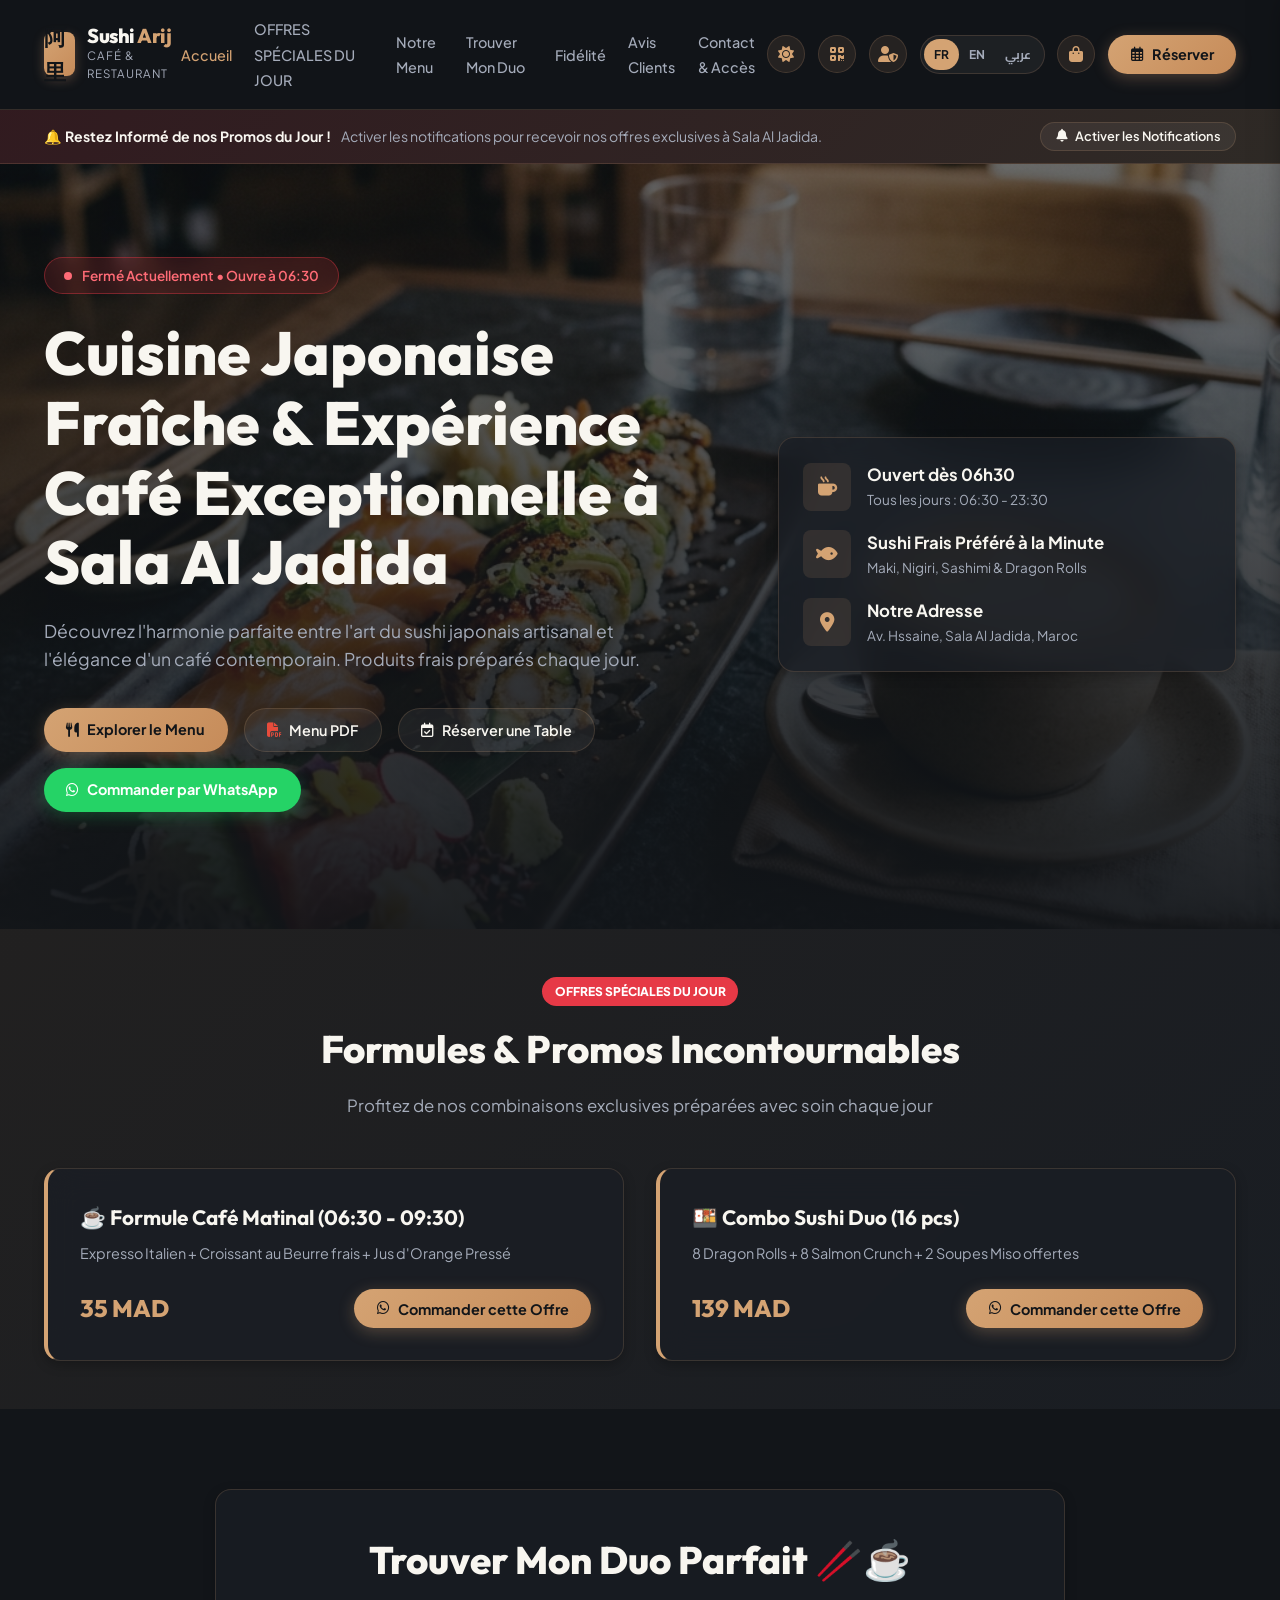
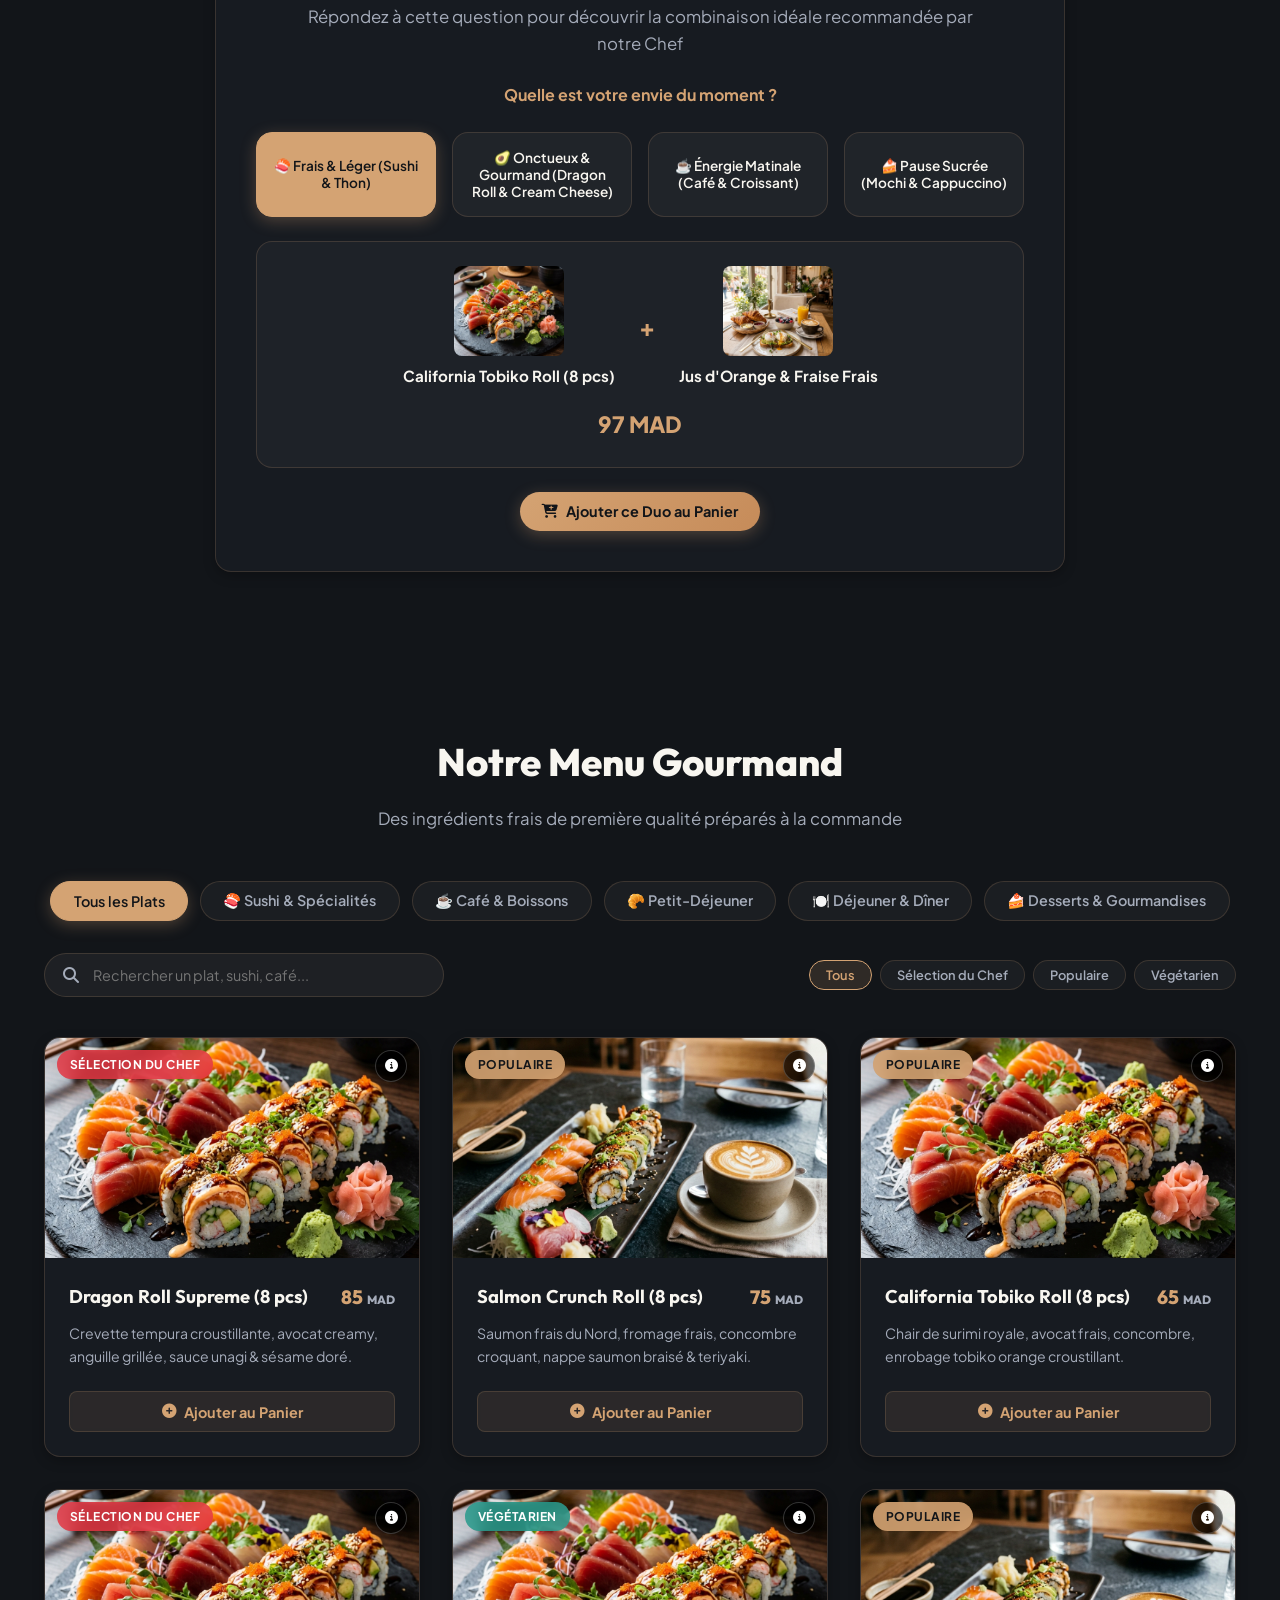
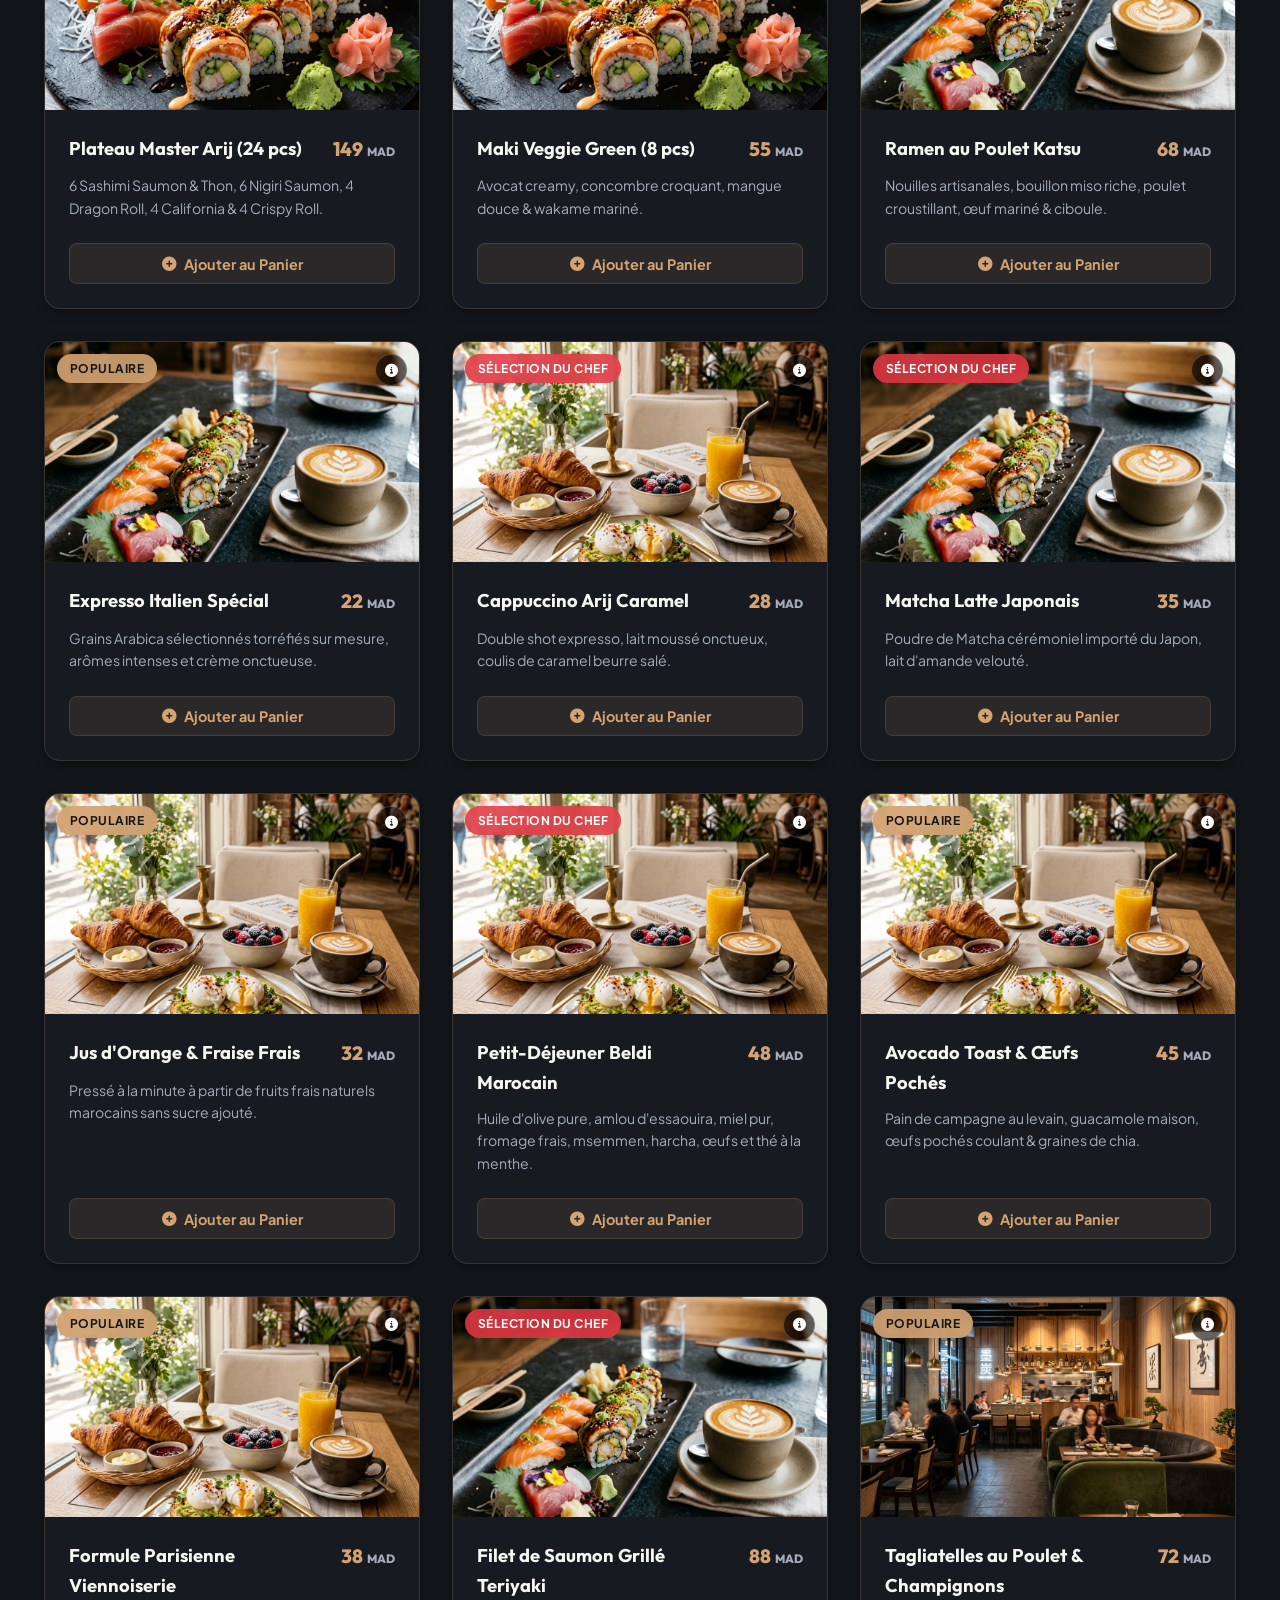
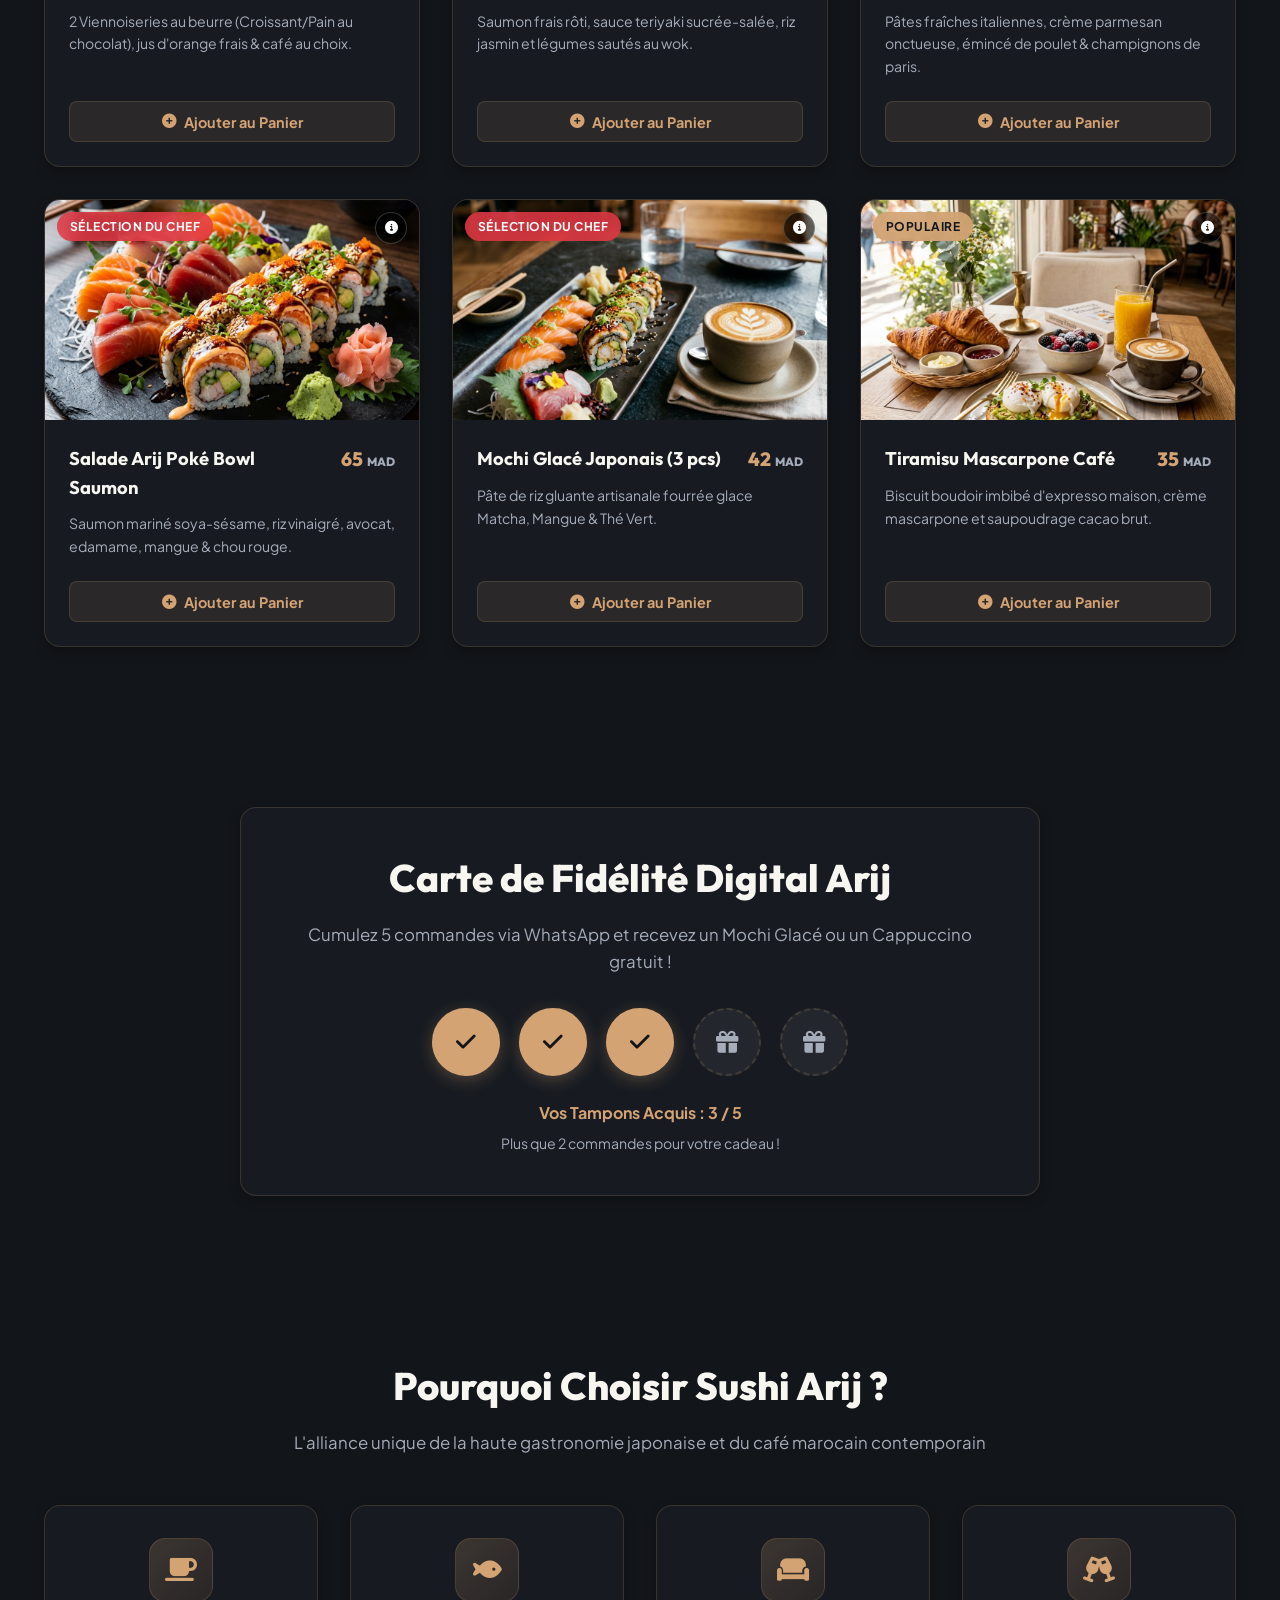
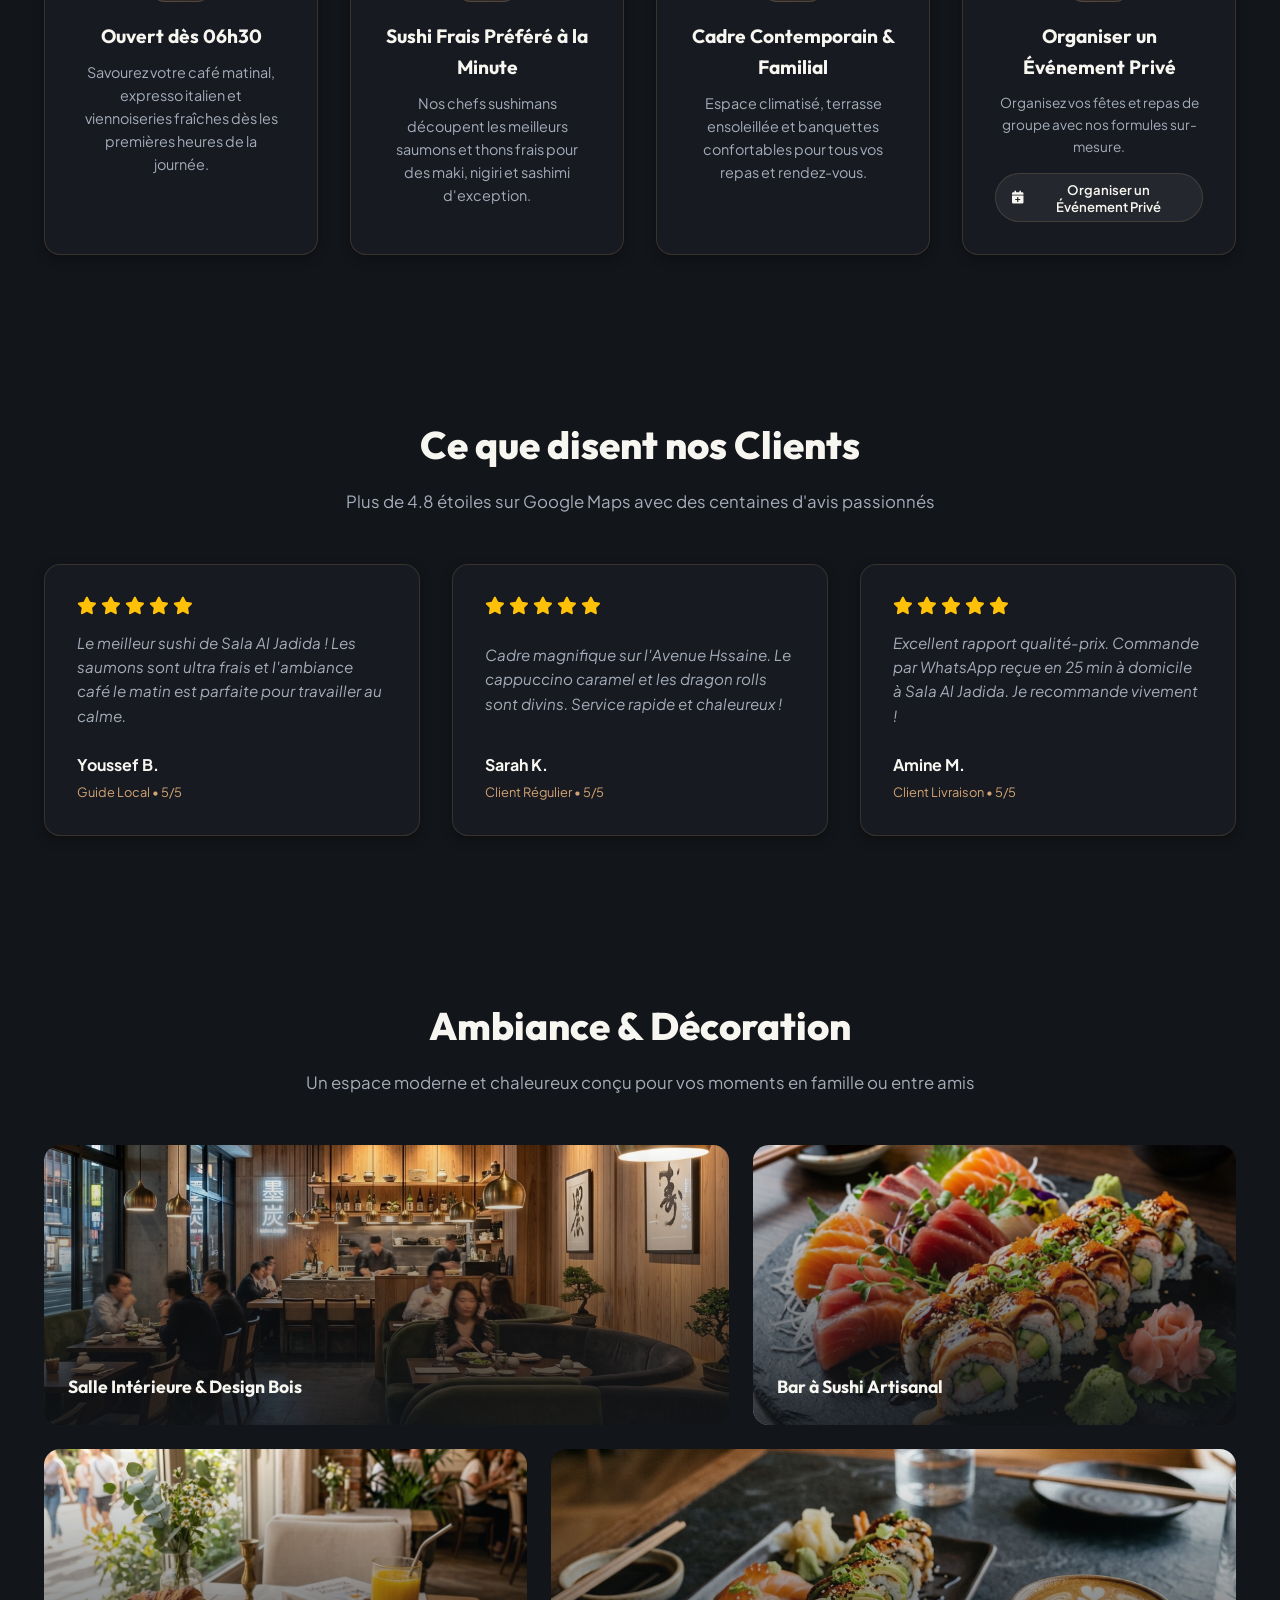
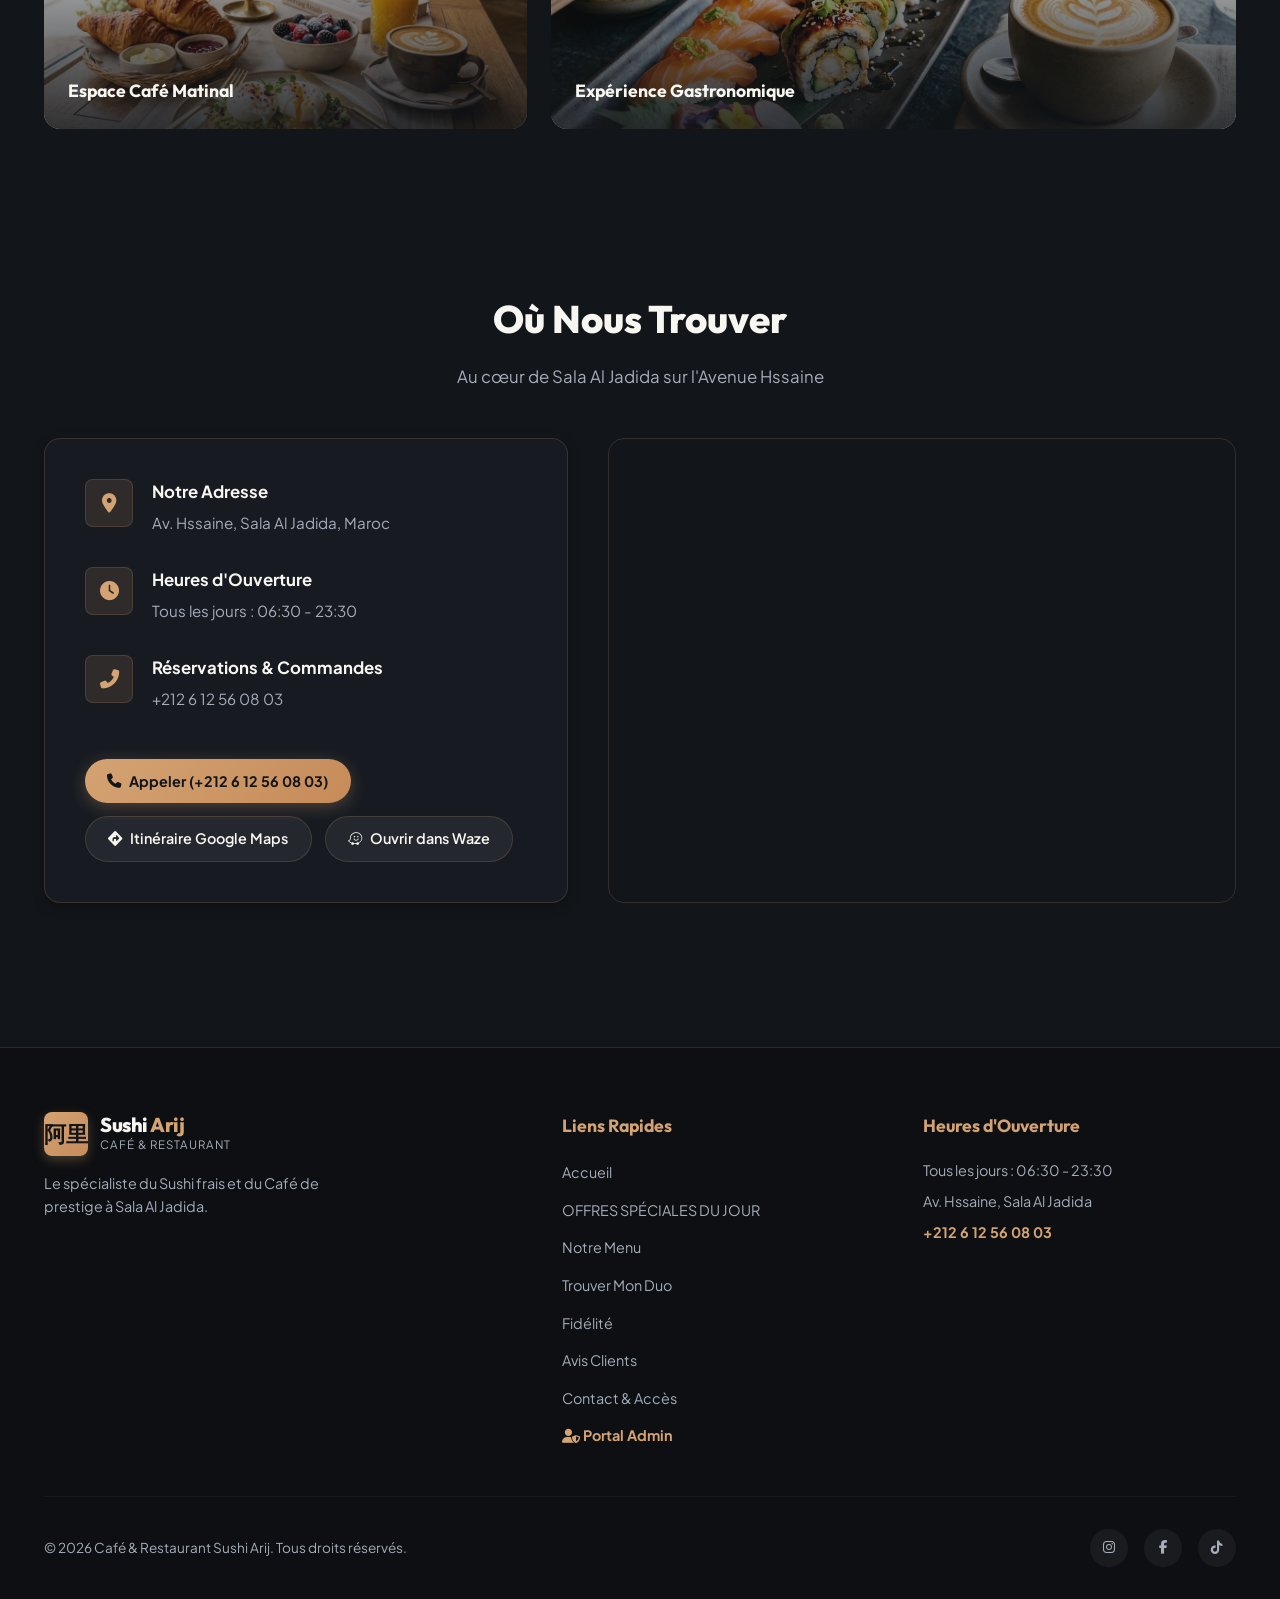
==== index.html @ 3d5ec615 "Add dynamic Menu PDF download feature" ====
<!DOCTYPE html>
<html lang="fr" dir="ltr">
<head>
  <meta charset="UTF-8">
  <meta name="viewport" content="width=device-width, initial-scale=1.0">
  <title>Café & Restaurant Sushi Arij | Sala Al Jadida (Av. Hssaine)</title>
  <meta name="description" content="Café & Restaurant Sushi Arij à Sala Al Jadida. Dégustez nos sushi frais préparés à la minute, nos cafés d'exception et notre menu gourmand. Ouvert tous les jours de 06h30 à 23h30.">
  <meta name="keywords" content="sushi sala al jadida, restaurant sala al jadida, cafe sala al jadida, sushi arij, av hssaine, restaurant maroc, livraison sushi">
  <meta name="theme-color" content="#d4a373">

  <!-- Canonical URL -->
  <link rel="canonical" href="https://sushiarij.app/">

  <!-- Favicon & Touch Icons -->
  <link rel="icon" type="image/png" href="assets/hero_sushi_cafe.png">
  <link rel="apple-touch-icon" href="assets/hero_sushi_cafe.png">

  <!-- PWA Manifest -->
  <link rel="manifest" href="manifest.json">

  <!-- Open Graph / Facebook -->
  <meta property="og:title" content="Café & Restaurant Sushi Arij | Sala Al Jadida">
  <meta property="og:description" content="Cuisine Japonaise Fraîche & Expérience Café Exceptionnelle à Sala Al Jadida (Av. Hssaine).">
  <meta property="og:image" content="https://sushiarij.app/assets/hero_sushi_cafe.png">
  <meta property="og:url" content="https://sushiarij.app/">
  <meta property="og:type" content="website">

  <!-- Twitter Card -->
  <meta name="twitter:card" content="summary_large_image">
  <meta name="twitter:title" content="Café & Restaurant Sushi Arij | Sala Al Jadida">
  <meta name="twitter:description" content="Cuisine Japonaise Fraîche & Expérience Café Exceptionnelle à Sala Al Jadida (Av. Hssaine).">
  <meta name="twitter:image" content="https://sushiarij.app/assets/hero_sushi_cafe.png">

  <!-- Schema.org Structured Data (JSON-LD) for SEO -->
  <script type="application/ld+json">
  {
    "@context": "https://schema.org",
    "@type": "Restaurant",
    "name": "Café & Restaurant Sushi Arij",
    "url": "https://sushiarij.app/",
    "image": "https://sushiarij.app/assets/hero_sushi_cafe.png",
    "telephone": "+212612560803",
    "address": {
      "@type": "PostalAddress",
      "streetAddress": "Av. Hssaine",
      "addressLocality": "Sala Al Jadida",
      "addressRegion": "Rabat-Salé-Kénitra",
      "addressCountry": "MA"
    },
    "geo": {
      "@type": "GeoCoordinates",
      "latitude": 33.9882027,
      "longitude": -6.7385552
    },
    "openingHoursSpecification": [
      {
        "@type": "OpeningHoursSpecification",
        "dayOfWeek": ["Monday", "Tuesday", "Wednesday", "Thursday", "Friday", "Saturday", "Sunday"],
        "opens": "06:30",
        "closes": "23:30"
      }
    ],
    "servesCuisine": ["Japanese", "Sushi", "Café", "Breakfast", "Moroccan"],
    "priceRange": "MAD 20 - 150",
    "aggregateRating": {
      "@type": "AggregateRating",
      "ratingValue": "4.8",
      "reviewCount": "184"
    }
  }
  </script>

  <!-- FontAwesome Icons -->
  <link rel="stylesheet" href="https://cdnjs.cloudflare.com/ajax/libs/font-awesome/6.4.0/css/all.min.css">
  
  <!-- App Stylesheet -->
  <link rel="stylesheet" href="css/styles.css">
</head>
<body>

  <!-- ==========================================================================
       Header & Navigation
       ========================================================================== -->
  <header class="header">
    <div class="container header-container">
      <a href="#" class="brand-logo">
        <div class="logo-icon">阿里</div>
        <div class="logo-text">
          <span class="brand-title">Sushi <span>Arij</span></span>
          <span class="brand-sub">Café & Restaurant</span>
        </div>
      </a>

      <nav>
        <ul class="nav-links" id="nav-links">
          <li><a href="#hero" class="active" data-i18n="nav_home">Accueil</a></li>
          <li><a href="#specials" data-i18n="specials_badge">Offres</a></li>
          <li><a href="#menu" data-i18n="nav_menu">Notre Menu</a></li>
          <li><a href="#pairing" data-i18n="nav_pairing">Trouver Mon Duo</a></li>
          <li><a href="#loyalty" data-i18n="nav_loyalty">Fidélité</a></li>
          <li><a href="#reviews" data-i18n="nav_reviews">Avis Clients</a></li>
          <li><a href="#contact" data-i18n="nav_contact">Contact & Accès</a></li>
        </ul>
      </nav>

      <div class="header-actions">
        <!-- Theme Toggle -->
        <button class="theme-toggle-btn" id="theme-toggle-btn" title="Changer le thème">
          <i class="fas fa-sun" id="theme-toggle-icon"></i>
        </button>

        <!-- QR Code Trigger -->
        <button class="cart-toggle" id="qr-modal-btn" title="QR Code Sur Place">
          <i class="fas fa-qrcode"></i>
        </button>

        <!-- Admin Portal Quick Access -->
        <a href="admin.html" class="cart-toggle" title="Admin Portal" target="_blank">
          <i class="fas fa-user-shield"></i>
        </a>

        <!-- Language Switcher -->
        <div class="lang-switcher">
          <button class="lang-btn active" data-lang="fr">FR</button>
          <button class="lang-btn" data-lang="en">EN</button>
          <button class="lang-btn" data-lang="ar">عربي</button>
        </div>

        <!-- Cart Drawer Toggle -->
        <button class="cart-toggle" id="cart-toggle-btn" aria-label="Voir le Panier">
          <i class="fas fa-shopping-bag"></i>
          <span class="cart-count" id="cart-count-badge" style="display: none;">0</span>
        </button>

        <!-- Reservation CTA -->
        <button class="btn-primary trigger-reservation-modal">
          <i class="far fa-calendar-alt"></i>
          <span data-i18n="nav_reserve">Réserver</span>
        </button>

        <button class="mobile-toggle" id="mobile-menu-toggle" aria-label="Menu Toggle">
          <i class="fas fa-bars"></i>
        </button>
      </div>
    </div>
  </header>

  <!-- Push Banner -->
  <div class="push-banner">
    <div class="container push-container">
      <div>
        <strong data-i18n="push_title">🔔 Restez Informé de nos Promos du Jour !</strong>
        <span style="color: var(--text-muted); margin-left: 0.5rem;" data-i18n="push_desc">Activer les notifications pour recevoir nos offres exclusives à Sala Al Jadida.</span>
      </div>
      <button class="btn-secondary" onclick="requestNotificationPermission()" style="padding: 0.35rem 0.9rem; font-size: 0.8rem;">
        <i class="fas fa-bell"></i>
        <span data-i18n="btn_push_subscribe">Activer les Notifications</span>
      </button>
    </div>
  </div>

  <!-- ==========================================================================
       Hero Section
       ========================================================================== -->
  <section class="hero" id="hero">
    <div class="container">
      <div class="hero-grid">
        <div class="hero-content">
          <div class="status-badge open" id="open-status-badge">
            <span class="pulse-dot"></span>
            <span data-i18n="status_open">Ouvert Actuellement • 06:30 - 23:30</span>
          </div>

          <h1 class="hero-title" data-i18n="tagline">
            Cuisine Japonaise Fraîche & Expérience Café Exceptionnelle à <span>Sala Al Jadida</span>
          </h1>

          <p class="hero-subtitle" data-i18n="hero_subtext">
            Découvrez l'harmonie parfaite entre l'art du sushi japonais artisanal et l'élégance d'un café contemporain. Produits frais préparés chaque jour sur l'Avenue Hssaine.
          </p>

          <div class="hero-cta-group">
            <a href="#menu" class="btn-primary">
              <i class="fas fa-utensils"></i>
              <span data-i18n="btn_explore_menu">Explorer le Menu</span>
            </a>
            <button class="btn-secondary" onclick="downloadMenuPDF()">
              <i class="fas fa-file-pdf" style="color: #e74c3c;"></i>
              <span data-i18n="btn_download_pdf">Télécharger Menu PDF</span>
            </button>
            <button class="btn-secondary trigger-reservation-modal">
              <i class="far fa-calendar-check"></i>
              <span data-i18n="btn_reserve_table">Réserver une Table</span>
            </button>
            <a href="https://wa.me/212612560803" target="_blank" class="btn-whatsapp">
              <i class="fab fa-whatsapp"></i>
              <span data-i18n="btn_whatsapp_order">Commander par WhatsApp</span>
            </a>
          </div>
        </div>

        <div class="hero-card-preview glass-card">
          <div class="preview-stat-item">
            <div class="preview-icon"><i class="fas fa-mug-hot"></i></div>
            <div class="preview-info">
              <h4 data-i18n="feat_1_title">Ouvert dès 06h30</h4>
              <p data-i18n="info_hours_val">Tous les jours : 06:30 - 23:30</p>
            </div>
          </div>
          <div class="preview-stat-item">
            <div class="preview-icon"><i class="fas fa-fish"></i></div>
            <div class="preview-info">
              <h4 data-i18n="feat_2_title">Sushi Frais Préparé à la Minute</h4>
              <p>Maki, Nigiri, Sashimi & Dragon Rolls</p>
            </div>
          </div>
          <div class="preview-stat-item">
            <div class="preview-icon"><i class="fas fa-map-marker-alt"></i></div>
            <div class="preview-info">
              <h4 data-i18n="info_loc_title">Notre Adresse</h4>
              <p data-i18n="info_loc_val">Av. Hssaine, Sala Al Jadida, Maroc</p>
            </div>
          </div>
        </div>
      </div>
    </div>
  </section>

  <!-- ==========================================================================
       Specials & Daily Combos Section
       ========================================================================== -->
  <section class="specials-section" id="specials">
    <div class="container">
      <div class="section-header">
        <span class="specials-badge-pill" data-i18n="specials_badge">OFFRES SPÉCIALES DU JOUR</span>
        <h2 class="section-title" data-i18n="specials_title">Formules & Promos Incontournables</h2>
        <p class="section-subtitle" data-i18n="specials_sub">Profitez de nos combinaisons exclusives préparées avec soin chaque jour</p>
      </div>

      <div class="specials-grid">
        <div class="specials-card glass-card">
          <div>
            <h3 data-i18n="combo1_title">☕ Formule Café Matinal (06:30 - 09:30)</h3>
            <p data-i18n="combo1_desc">Expresso Italien + Croissant au Beurre frais + Jus d'Orange Pressé</p>
          </div>
          <div class="specials-footer">
            <span class="specials-price" data-i18n="combo1_price">35 MAD</span>
            <button class="btn-primary" onclick="orderCombo('combo1_title', '35 MAD')">
              <i class="fab fa-whatsapp"></i>
              <span data-i18n="btn_order_combo">Commander cette Offre</span>
            </button>
          </div>
        </div>

        <div class="specials-card glass-card">
          <div>
            <h3 data-i18n="combo2_title">🍱 Combo Sushi Duo (16 pcs)</h3>
            <p data-i18n="combo2_desc">8 Dragon Rolls + 8 Salmon Crunch + 2 Soupes Miso offertes</p>
          </div>
          <div class="specials-footer">
            <span class="specials-price" data-i18n="combo2_price">139 MAD</span>
            <button class="btn-primary" onclick="orderCombo('combo2_title', '139 MAD')">
              <i class="fab fa-whatsapp"></i>
              <span data-i18n="btn_order_combo">Commander cette Offre</span>
            </button>
          </div>
        </div>
      </div>
    </div>
  </section>

  <!-- ==========================================================================
       Pairing Helper Wizard
       ========================================================================== -->
  <section class="section" id="pairing">
    <div class="container">
      <div class="pairing-wizard-card glass-card">
        <div class="section-header" style="margin-bottom: 1.5rem;">
          <h2 class="section-title" data-i18n="pairing_title">Trouver Mon Duo Parfait 🥢☕</h2>
          <p class="section-subtitle" data-i18n="pairing_sub">Répondez à cette question pour découvrir la combinaison idéale recommandée par notre Chef</p>
        </div>

        <h4 style="text-align: center; font-size: 1rem; color: var(--accent-gold);" data-i18n="pairing_q1">Quelle est votre envie du moment ?</h4>
        <div class="pairing-options-grid">
          <button class="pairing-option-btn active" data-mood="fresh" onclick="selectPairingMood('fresh')" data-i18n="mood_fresh">🍣 Frais & Léger</button>
          <button class="pairing-option-btn" data-mood="rich" onclick="selectPairingMood('rich')" data-i18n="mood_rich">🥑 Onctueux & Gourmand</button>
          <button class="pairing-option-btn" data-mood="breakfast" onclick="selectPairingMood('breakfast')" data-i18n="mood_breakfast">☕ Énergie Matinale</button>
          <button class="pairing-option-btn" data-mood="sweet" onclick="selectPairingMood('sweet')" data-i18n="mood_sweet">🍰 Pause Sucrée</button>
        </div>

        <div class="pairing-result-box" id="pairing-result-card">
          <!-- Injected dynamically -->
        </div>

        <div style="text-align: center;">
          <button class="btn-primary" onclick="addCurrentPairingToCart()">
            <i class="fas fa-cart-plus"></i>
            <span data-i18n="btn_add_pairing_cart">Ajouter ce Duo au Panier</span>
          </button>
        </div>
      </div>
    </div>
  </section>

  <!-- ==========================================================================
       Menu Showcase (Interactive Tabs)
       ========================================================================== -->
  <section class="section" id="menu">
    <div class="container">
      <div class="section-header">
        <h2 class="section-title" data-i18n="section_menu_title">Notre Menu Gourmand</h2>
        <p class="section-subtitle" data-i18n="section_menu_sub">Des ingrédients frais de première qualité préparés à la commande</p>
      </div>

      <div class="category-tabs-wrapper">
        <button class="category-tab active" data-category="all" data-i18n="cat_all">Tous les Plats</button>
        <button class="category-tab" data-category="sushi" data-i18n="cat_sushi">🍣 Sushi & Spécialités</button>
        <button class="category-tab" data-category="cafe" data-i18n="cat_cafe">☕ Café & Boissons</button>
        <button class="category-tab" data-category="breakfast" data-i18n="cat_breakfast">🥐 Petit-Déjeuner</button>
        <button class="category-tab" data-category="mains" data-i18n="cat_mains">🍽️ Déjeuner & Dîner</button>
        <button class="category-tab" data-category="desserts" data-i18n="cat_desserts">🍰 Desserts & Gourmandises</button>
      </div>

      <div class="menu-controls">
        <div class="search-box">
          <i class="fas fa-search"></i>
          <input type="text" id="menu-search" class="search-input" placeholder="Rechercher un plat, sushi, café..." data-i18n-placeholder="search_placeholder">
        </div>

        <div class="filter-chips">
          <button class="filter-chip active" data-filter="all" data-i18n="filter_all">Tous</button>
          <button class="filter-chip" data-filter="chef" data-i18n="filter_chef">Sélection du Chef</button>
          <button class="filter-chip" data-filter="popular" data-i18n="filter_popular">Populaire</button>
          <button class="filter-chip" data-filter="veg" data-i18n="filter_veg">Végétarien</button>
        </div>
      </div>

      <div class="menu-grid" id="menu-items-grid">
        <!-- Rendered dynamically by app.js -->
      </div>
    </div>
  </section>

  <!-- ==========================================================================
       Loyalty Section
       ========================================================================== -->
  <section class="section" id="loyalty">
    <div class="container">
      <div class="loyalty-card-container glass-card">
        <h2 class="section-title" data-i18n="loyalty_title">Carte de Fidélité Digital Arij</h2>
        <p class="section-subtitle" data-i18n="loyalty_sub">Cumulez 5 commandes via WhatsApp et recevez un Mochi Glacé ou un Cappuccino gratuit !</p>

        <div class="stamps-grid">
          <div class="stamp-box active"><i class="fas fa-check"></i></div>
          <div class="stamp-box active"><i class="fas fa-check"></i></div>
          <div class="stamp-box active"><i class="fas fa-check"></i></div>
          <div class="stamp-box"><i class="fas fa-gift"></i></div>
          <div class="stamp-box"><i class="fas fa-gift"></i></div>
        </div>

        <p style="font-weight: 700; color: var(--accent-gold);" data-i18n="loyalty_stamp_count">Vos Tampons Acquis : 3 / 5</p>
        <p style="font-size: 0.88rem; color: var(--text-muted); margin-top: 0.4rem;" data-i18n="loyalty_reward_unlocked">Plus que 2 commandes pour votre cadeau !</p>
      </div>
    </div>
  </section>

  <!-- ==========================================================================
       Features Section
       ========================================================================== -->
  <section class="section" id="features">
    <div class="container">
      <div class="section-header">
        <h2 class="section-title" data-i18n="section_features_title">Pourquoi Choisir Sushi Arij ?</h2>
        <p class="section-subtitle" data-i18n="section_features_sub">L'alliance unique de la haute gastronomie japonaise et du café marocain contemporain</p>
      </div>

      <div class="features-grid">
        <div class="feature-card glass-card">
          <div class="feature-icon-wrap"><i class="fas fa-coffee"></i></div>
          <h3 data-i18n="feat_1_title">Ouvert dès 06h30</h3>
          <p data-i18n="feat_1_desc">Savourez votre café matinal, expresso italien et viennoiseries fraîches dès les premières heures de la journée.</p>
        </div>

        <div class="feature-card glass-card">
          <div class="feature-icon-wrap"><i class="fas fa-fish"></i></div>
          <h3 data-i18n="feat_2_title">Sushi Frais Préparé à la Minute</h3>
          <p data-i18n="feat_2_desc">Nos chefs sushimans découpent les meilleurs saumons et thons frais pour des maki, nigiri et sashimi d'exception.</p>
        </div>

        <div class="feature-card glass-card">
          <div class="feature-icon-wrap"><i class="fas fa-couch"></i></div>
          <h3 data-i18n="feat_3_title">Cadre Contemporain & Familial</h3>
          <p data-i18n="feat_3_desc">Espace climatisé, terrasse ensoleillée et banquettes confortables pour tous vos repas et rendez-vous.</p>
        </div>

        <div class="feature-card glass-card">
          <div class="feature-icon-wrap"><i class="fas fa-glass-cheers"></i></div>
          <h3 data-i18n="btn_private_event">Événements Privés & Anniversaires</h3>
          <p style="font-size: 0.85rem; color: var(--text-muted); margin-bottom: 1rem;">Organisez vos fêtes et repas de groupe avec nos formules sur-mesure.</p>
          <button class="btn-secondary" id="evt-modal-btn" style="padding: 0.4rem 1rem; font-size: 0.82rem;">
            <i class="fas fa-calendar-plus"></i>
            <span data-i18n="btn_private_event">Organiser un Événement</span>
          </button>
        </div>
      </div>
    </div>
  </section>

  <!-- ==========================================================================
       Customer Reviews Section
       ========================================================================== -->
  <section class="section" id="reviews">
    <div class="container">
      <div class="section-header">
        <h2 class="section-title" data-i18n="section_reviews_title">Ce que disent nos Clients</h2>
        <p class="section-subtitle" data-i18n="section_reviews_sub">Plus de 4.8 étoiles sur Google Maps avec des centaines d'avis passionnés</p>
      </div>

      <div class="reviews-grid">
        <div class="review-card glass-card">
          <div class="review-stars">
            <i class="fas fa-star"></i><i class="fas fa-star"></i><i class="fas fa-star"></i><i class="fas fa-star"></i><i class="fas fa-star"></i>
          </div>
          <p data-i18n="review1_text">"Le meilleur sushi de Sala Al Jadida ! Les saumons sont ultra frais et l'ambiance café le matin est parfaite pour travailler au calme."</p>
          <div class="review-author">
            <h4 data-i18n="review1_author">Youssef B.</h4>
            <span data-i18n="review1_role">Guide Local • 5/5</span>
          </div>
        </div>

        <div class="review-card glass-card">
          <div class="review-stars">
            <i class="fas fa-star"></i><i class="fas fa-star"></i><i class="fas fa-star"></i><i class="fas fa-star"></i><i class="fas fa-star"></i>
          </div>
          <p data-i18n="review2_text">"Cadre magnifique sur l'Avenue Hssaine. Le cappuccino caramel et les dragon rolls sont divins. Service rapide et chaleureux !"</p>
          <div class="review-author">
            <h4 data-i18n="review2_author">Sarah K.</h4>
            <span data-i18n="review2_role">Client Régulier • 5/5</span>
          </div>
        </div>

        <div class="review-card glass-card">
          <div class="review-stars">
            <i class="fas fa-star"></i><i class="fas fa-star"></i><i class="fas fa-star"></i><i class="fas fa-star"></i><i class="fas fa-star"></i>
          </div>
          <p data-i18n="review3_text">"Excellent rapport qualité-prix. Commande par WhatsApp reçue en 25 min à domicile à Sala Al Jadida. Je recommande vivement !"</p>
          <div class="review-author">
            <h4 data-i18n="review3_author">Amine M.</h4>
            <span data-i18n="review3_role">Client Livraison • 5/5</span>
          </div>
        </div>
      </div>
    </div>
  </section>

  <!-- ==========================================================================
       Ambiance & Gallery
       ========================================================================== -->
  <section class="section" id="ambiance">
    <div class="container">
      <div class="section-header">
        <h2 class="section-title" data-i18n="section_ambiance_title">Ambiance & Décoration</h2>
        <p class="section-subtitle" data-i18n="section_ambiance_sub">Un espace moderne et chaleureux conçu pour vos moments en famille ou entre amis</p>
      </div>

      <div class="ambiance-grid">
        <div class="ambiance-item">
          <img src="assets/cafe_ambiance.png" alt="Salle Intérieure Sushi Arij" loading="lazy">
          <div class="ambiance-overlay">
            <h4>Salle Intérieure & Design Bois</h4>
          </div>
        </div>
        <div class="ambiance-item">
          <img src="assets/sushi_specialty.png" alt="Plateau Sushi Chef" loading="lazy">
          <div class="ambiance-overlay">
            <h4>Bar à Sushi Artisanal</h4>
          </div>
        </div>
        <div class="ambiance-item">
          <img src="assets/breakfast_pastries.png" alt="Petit Déjeuner Café Arij" loading="lazy">
          <div class="ambiance-overlay">
            <h4>Espace Café Matinal</h4>
          </div>
        </div>
        <div class="ambiance-item">
          <img src="assets/hero_sushi_cafe.png" alt="Artisanat culinaire Arij" loading="lazy">
          <div class="ambiance-overlay">
            <h4>Expérience Gastronomique</h4>
          </div>
        </div>
      </div>
    </div>
  </section>

  <!-- ==========================================================================
       Location & Contact Section
       ========================================================================== -->
  <section class="section" id="contact">
    <div class="container">
      <div class="section-header">
        <h2 class="section-title" data-i18n="section_contact_title">Où Nous Trouver</h2>
        <p class="section-subtitle" data-i18n="section_contact_sub">Au cœur de Sala Al Jadida sur l'Avenue Hssaine</p>
      </div>

      <div class="contact-grid">
        <div class="contact-info-card glass-card">
          <div class="info-block">
            <div class="info-icon"><i class="fas fa-map-marker-alt"></i></div>
            <div class="info-content">
              <h4 data-i18n="info_loc_title">Notre Adresse</h4>
              <p data-i18n="info_loc_val">Av. Hssaine, Sala Al Jadida, Maroc</p>
            </div>
          </div>

          <div class="info-block">
            <div class="info-icon"><i class="fas fa-clock"></i></div>
            <div class="info-content">
              <h4 data-i18n="info_hours_title">Heures d'Ouverture</h4>
              <p data-i18n="info_hours_val">Tous les jours : 06:30 - 23:30</p>
            </div>
          </div>

          <div class="info-block">
            <div class="info-icon"><i class="fas fa-phone-alt"></i></div>
            <div class="info-content">
              <h4 data-i18n="info_phone_title">Réservations & Commandes</h4>
              <p data-i18n="info_phone_val">+212 6 12 56 08 03</p>
            </div>
          </div>

          <div class="contact-actions" style="display: flex; gap: 0.8rem; flex-wrap: wrap; margin-top: 1rem;">
            <a href="tel:+212612560803" class="btn-primary">
              <i class="fas fa-phone"></i>
              <span data-i18n="btn_call_now">Appeler (+212 6 12 56 08 03)</span>
            </a>
            <a href="https://www.google.com/maps/place/Caf%C3%A9+%26+Restaurant+Sushi+Arij/@33.9882027,-6.7385552,17z" target="_blank" class="btn-secondary">
              <i class="fas fa-directions"></i>
              <span data-i18n="btn_gps_google">Google Maps</span>
            </a>
            <a href="https://waze.com/ul?ll=33.9882027,-6.7385552&navigate=yes" target="_blank" class="btn-secondary">
              <i class="fab fa-waze"></i>
              <span data-i18n="btn_gps_waze">Waze</span>
            </a>
          </div>
        </div>

        <div class="map-card">
          <iframe 
            src="https://maps.google.com/maps?q=33.9882027,-6.7385552&z=17&output=embed" 
            allowfullscreen="" 
            loading="lazy" 
            referrerpolicy="no-referrer-when-downgrade"
            title="Google Map Café & Restaurant Sushi Arij">
          </iframe>
        </div>
      </div>
    </div>
  </section>

  <!-- Cart Drawer Overlay & Sidebar -->
  <div class="overlay" id="cart-overlay"></div>

  <div class="cart-drawer" id="cart-drawer">
    <div class="cart-header">
      <h3 data-i18n="cart_title">Mon Panier WhatsApp</h3>
      <button class="close-btn" id="cart-close-btn" aria-label="Fermer"><i class="fas fa-times"></i></button>
    </div>

    <div class="cart-body">
      <div class="cart-items-list" id="cart-items-list">
        <!-- Rendered by app.js -->
      </div>
    </div>

    <div class="cart-footer">
      <div class="cart-subtotal">
        <span data-i18n="cart_subtotal">Sous-total :</span>
        <span id="cart-subtotal-val">0 MAD</span>
      </div>

      <!-- Promo Code / Coupon Box -->
      <div style="display: flex; gap: 0.5rem; margin-bottom: 1.2rem;">
        <input type="text" id="cart-coupon-input" class="form-input" placeholder="Code Promo (ex: ARIJ10)" style="font-size: 0.8rem; padding: 0.5rem;">
        <button class="btn-secondary" onclick="applyCartCoupon()" style="padding: 0.5rem 0.9rem; font-size: 0.8rem;">Appliquer</button>
      </div>

      <div class="order-options">
        <label data-i18n="cart_option_label">Mode de Commande :</label>
        <div class="options-group">
          <label>
            <input type="radio" name="cart-order-type" value="dine-in">
            <span data-i18n="cart_opt_dinein">Sur Place</span>
          </label>
          <label>
            <input type="radio" name="cart-order-type" value="takeaway" checked>
            <span data-i18n="cart_opt_takeaway">À Emporter</span>
          </label>
          <label>
            <input type="radio" name="cart-order-type" value="delivery">
            <span data-i18n="cart_opt_delivery">Livraison</span>
          </label>
        </div>
      </div>

      <textarea id="cart-notes" class="cart-notes-input" rows="2" placeholder="Notes pour le chef..." data-i18n-placeholder="cart_notes_placeholder"></textarea>

      <button class="btn-whatsapp" id="cart-submit-btn" style="width: 100%; justify-content: center;">
        <i class="fab fa-whatsapp"></i>
        <span data-i18n="cart_submit">Envoyer ma Commande sur WhatsApp</span>
      </button>
    </div>
  </div>

  <!-- Private Event Modal -->
  <div class="overlay" id="event-modal-overlay"></div>

  <div class="modal" id="event-modal">
    <div class="modal-header">
      <div>
        <h3 data-i18n="modal_event_title">Réservation d'Événement Privé</h3>
        <p data-i18n="modal_event_sub">Organisez vos réceptions ou anniversaires chez Sushi Arij</p>
      </div>
      <button class="close-btn" id="evt-modal-close" aria-label="Fermer"><i class="fas fa-times"></i></button>
    </div>
    <div class="modal-body">
      <form id="event-form">
        <div class="form-grid">
          <div class="form-group full-width">
            <label data-i18n="lbl_name">Nom complet</label>
            <input type="text" id="evt-name" class="form-input" required placeholder="Votre Nom">
          </div>
          <div class="form-group full-width">
            <label data-i18n="lbl_phone">Téléphone</label>
            <input type="tel" id="evt-phone" class="form-input" required placeholder="+212 6 00 00 00 00">
          </div>
          <div class="form-group">
            <label data-i18n="lbl_event_type">Type d'événement</label>
            <select id="evt-type" class="form-input">
              <option value="Anniversaire" data-i18n="evt_birthday">Anniversaire</option>
              <option value="Réunion d'Affaires" data-i18n="evt_business">Déjeuner d'Affaires</option>
              <option value="Fête de Famille" data-i18n="evt_family">Fête de Famille</option>
            </select>
          </div>
          <div class="form-group">
            <label data-i18n="lbl_date">Date souhaitée</label>
            <input type="date" id="evt-date" class="form-input" required>
          </div>
          <div class="form-group full-width">
            <label data-i18n="lbl_guests">Nombre d'invités estimé</label>
            <select id="evt-guests" class="form-input">
              <option value="6-10">6 à 10 personnes</option>
              <option value="11-20">11 à 20 personnes</option>
              <option value="20+">Plus de 20 personnes</option>
            </select>
          </div>
          <div class="form-group full-width" style="margin-top: 0.5rem;">
            <button type="submit" class="btn-whatsapp" style="width: 100%; justify-content: center;">
              <i class="fab fa-whatsapp"></i>
              <span data-i18n="btn_confirm_event">Envoyer la demande sur WhatsApp</span>
            </button>
          </div>
        </div>
      </form>
    </div>
  </div>

  <!-- Nutritional Info Modal -->
  <div class="overlay" id="nutri-modal-overlay"></div>

  <div class="modal" id="nutri-modal">
    <div class="modal-header">
      <div>
        <h3 data-i18n="modal_nutri_title">Informations Nutritionnelles & Allergènes</h3>
      </div>
      <button class="close-btn" id="nutri-modal-close" aria-label="Fermer"><i class="fas fa-times"></i></button>
    </div>
    <div class="modal-body" id="nutri-modal-content">
      <!-- Injected by app.js -->
    </div>
  </div>

  <!-- On-Table QR Code Modal -->
  <div class="overlay" id="qr-modal-overlay"></div>

  <div class="modal" id="qr-modal">
    <div class="modal-header">
      <div>
        <h3 data-i18n="modal_qr_title">Menu Digital Sur Place</h3>
        <p data-i18n="modal_qr_sub">Scannez ce QR Code avec votre téléphone pour ouvrir la carte digitale sur le site</p>
      </div>
      <button class="close-btn" id="qr-modal-close" aria-label="Fermer"><i class="fas fa-times"></i></button>
    </div>
    <div class="modal-body" style="text-align: center; padding: 2rem;">
      <div style="background: #ffffff; padding: 1rem; display: inline-block; border-radius: var(--radius-md); box-shadow: 0 4px 16px rgba(0,0,0,0.2); margin-bottom: 1rem;">
        <img id="modal-qr-img-element" src="assets/qr_code.png" alt="QR Code Menu WhatsApp Sushi Arij" style="width: 200px; height: 200px; display: block; margin: 0 auto;">
      </div>
      <p style="font-weight: 700; color: var(--accent-gold);">Café & Restaurant Sushi Arij</p>
      <p style="font-size: 0.85rem; color: var(--text-muted);">https://sushiarij.app/ (+212 6 12 56 08 03)</p>
    </div>
  </div>

  <!-- Table Reservation Modal -->
  <div class="overlay" id="res-modal-overlay"></div>

  <div class="modal" id="reservation-modal">
    <div class="modal-header">
      <div>
        <h3 data-i18n="modal_res_title">Réserver une Table</h3>
        <p data-i18n="modal_res_sub">Remplissez ce formulaire pour envoyer votre demande sur WhatsApp</p>
      </div>
      <button class="close-btn" id="res-modal-close" aria-label="Fermer"><i class="fas fa-times"></i></button>
    </div>

    <div class="modal-body">
      <form id="reservation-form">
        <div class="form-grid">
          <div class="form-group full-width">
            <label data-i18n="lbl_name">Nom complet</label>
            <input type="text" id="res-name" class="form-input" required placeholder="Votre Nom">
          </div>

          <div class="form-group full-width">
            <label data-i18n="lbl_phone">Téléphone</label>
            <input type="tel" id="res-phone" class="form-input" required placeholder="+212 6 00 00 00 00">
          </div>

          <div class="form-group">
            <label data-i18n="lbl_date">Date</label>
            <input type="date" id="res-date" class="form-input" required>
          </div>

          <div class="form-group">
            <label data-i18n="lbl_time">Heure souhaitée</label>
            <select id="res-time" class="form-input" required>
              <option value="08:00">08:00 (Petit-déjeuner)</option>
              <option value="10:00">10:00 (Café/Brunch)</option>
              <option value="12:30" selected>12:30 (Déjeuner)</option>
              <option value="14:00">14:00 (Déjeuner)</option>
              <option value="19:00">19:00 (Dîner)</option>
              <option value="20:30">20:30 (Dîner Sushi)</option>
              <option value="22:00">22:00 (Soirée Café/Sushi)</option>
            </select>
          </div>

          <div class="form-group">
            <label data-i18n="lbl_guests">Nombre de personnes</label>
            <select id="res-guests" class="form-input">
              <option value="1">1 personne</option>
              <option value="2" selected>2 personnes</option>
              <option value="3">3 personnes</option>
              <option value="4">4 personnes</option>
              <option value="5+">5 personnes ou +</option>
            </select>
          </div>

          <div class="form-group">
            <label data-i18n="lbl_seating">Emplacement souhaité</label>
            <select id="res-seating" class="form-input">
              <option value="Indifférent" data-i18n="seat_any">Indifférent</option>
              <option value="Terrasse" data-i18n="seat_terrace">Terrasse extérieure</option>
              <option value="Intérieur" data-i18n="seat_indoor">Salle intérieure / Banquette</option>
            </select>
          </div>

          <div class="form-group full-width" style="margin-top: 0.5rem;">
            <button type="submit" class="btn-whatsapp" style="width: 100%; justify-content: center;">
              <i class="fab fa-whatsapp"></i>
              <span data-i18n="btn_confirm_res">Envoyer la Réservation via WhatsApp</span>
            </button>
          </div>
        </div>
      </form>
    </div>
  </div>

  <!-- Footer -->
  <footer class="footer">
    <div class="container">
      <div class="footer-grid">
        <div class="footer-brand">
          <div class="brand-logo">
            <div class="logo-icon">阿里</div>
            <div class="logo-text">
              <span class="brand-title">Sushi <span>Arij</span></span>
              <span class="brand-sub">Café & Restaurant</span>
            </div>
          </div>
          <p data-i18n="footer_tagline">
            Le spécialiste du Sushi frais et du Café de prestige à Sala Al Jadida.
          </p>
        </div>

        <div class="footer-links">
          <h4 data-i18n="footer_quick_links">Liens Rapides</h4>
          <ul>
            <li><a href="#hero" data-i18n="nav_home">Accueil</a></li>
            <li><a href="#specials" data-i18n="specials_badge">Offres</a></li>
            <li><a href="#menu" data-i18n="nav_menu">Notre Menu</a></li>
            <li><a href="#pairing" data-i18n="nav_pairing">Trouver Mon Duo</a></li>
            <li><a href="#loyalty" data-i18n="nav_loyalty">Fidélité</a></li>
            <li><a href="#reviews" data-i18n="nav_reviews">Avis Clients</a></li>
            <li><a href="#contact" data-i18n="nav_contact">Contact & Accès</a></li>
            <li><a href="admin.html" target="_blank" style="color: var(--accent-gold); font-weight: 700;"><i class="fas fa-user-shield"></i> Portal Admin</a></li>
          </ul>
        </div>

        <div class="footer-hours">
          <h4 data-i18n="info_hours_title">Heures d'Ouverture</h4>
          <p data-i18n="info_hours_val" style="color: var(--text-muted); font-size: 0.9rem;">Tous les jours : 06:30 - 23:30</p>
          <p style="color: var(--text-muted); font-size: 0.9rem; margin-top: 0.5rem;">Av. Hssaine, Sala Al Jadida</p>
          <p style="color: var(--accent-gold); font-size: 0.9rem; margin-top: 0.5rem; font-weight: 700;">+212 6 12 56 08 03</p>
        </div>
      </div>

      <div class="footer-bottom">
        <p>&copy; 2026 Café & Restaurant Sushi Arij. <span data-i18n="footer_rights">Tous droits réservés.</span></p>
        <div class="social-links">
          <a href="#" class="social-icon" aria-label="Instagram"><i class="fab fa-instagram"></i></a>
          <a href="#" class="social-icon" aria-label="Facebook"><i class="fab fa-facebook-f"></i></a>
          <a href="#" class="social-icon" aria-label="TikTok"><i class="fab fa-tiktok"></i></a>
        </div>
      </div>
    </div>
  </footer>

  <!-- Scripts -->
  <script src="js/translations.js"></script>
  <script src="js/app.js"></script>
</body>
</html>
---- css/styles.css ----
/* ==========================================================================
   Café & Restaurant Sushi Arij - Design System & Modern Styles (Phase 4)
   Palette: Dark Charcoal (#121519, #1a1e24), Warm Cedar (#d4a373, #c68b59),
            Cream (#f7f4ee, #fdfbf7), Crimson (#e63946)
   ========================================================================== */

@import url('https://fonts.googleapis.com/css2?family=Cairo:wght@400;600;700;800&family=Outfit:wght@300;400;500;600;700;800&family=Plus+Jakarta+Sans:wght@400;500;600;700&display=swap');

:root {
  --bg-dark: #121519;
  --bg-card: #1a1e24;
  --bg-card-hover: #222730;
  --bg-glass: rgba(26, 30, 36, 0.75);
  --border-glass: rgba(212, 163, 115, 0.18);
  
  --accent-gold: #d4a373;
  --accent-wood: #c68b59;
  --accent-gold-glow: rgba(212, 163, 115, 0.3);
  --accent-crimson: #e63946;
  --accent-green: #2a9d8f;
  
  --text-main: #f8f6f0;
  --text-muted: #a5acba;
  --text-dark: #121519;
  
  --font-heading: 'Outfit', 'Cairo', sans-serif;
  --font-body: 'Plus Jakarta Sans', 'Cairo', sans-serif;
  
  --radius-sm: 8px;
  --radius-md: 16px;
  --radius-lg: 24px;
  --radius-pill: 9999px;
  
  --shadow-sm: 0 4px 12px rgba(0, 0, 0, 0.25);
  --shadow-lg: 0 16px 32px rgba(0, 0, 0, 0.45);
  --shadow-glow: 0 0 25px rgba(212, 163, 115, 0.2);
  
  --transition: all 0.3s cubic-bezier(0.4, 0, 0.2, 1);
}

body.light-theme {
  --bg-dark: #fcf9f2;
  --bg-card: #ffffff;
  --bg-card-hover: #f7f3ea;
  --bg-glass: rgba(255, 255, 255, 0.85);
  --border-glass: rgba(198, 139, 89, 0.25);
  --text-main: #14171c;
  --text-muted: #667085;
}

*, *::before, *::after {
  box-sizing: border-box;
  margin: 0;
  padding: 0;
}

html {
  scroll-behavior: smooth;
  font-size: 16px;
}

body {
  background-color: var(--bg-dark);
  color: var(--text-main);
  font-family: var(--font-body);
  line-height: 1.6;
  overflow-x: hidden;
  -webkit-font-smoothing: antialiased;
  transition: background-color 0.4s ease, color 0.4s ease;
}

body.rtl-mode {
  font-family: 'Cairo', var(--font-body);
}

a {
  color: inherit;
  text-decoration: none;
}

img {
  max-width: 100%;
  height: auto;
  display: block;
}

button, input, select, textarea {
  font-family: inherit;
}

.container {
  width: 100%;
  max-width: 1240px;
  margin: 0 auto;
  padding: 0 1.5rem;
}

.glass-card {
  background: var(--bg-glass);
  backdrop-filter: blur(16px);
  -webkit-backdrop-filter: blur(16px);
  border: 1px solid var(--border-glass);
  border-radius: var(--radius-md);
  box-shadow: var(--shadow-sm);
  transition: var(--transition);
}

.glass-card:hover {
  border-color: rgba(212, 163, 115, 0.4);
  box-shadow: var(--shadow-lg), var(--shadow-glow);
}

/* Header */
.header {
  position: sticky;
  top: 0;
  left: 0;
  width: 100%;
  z-index: 100;
  background: rgba(18, 21, 25, 0.85);
  backdrop-filter: blur(20px);
  -webkit-backdrop-filter: blur(20px);
  border-bottom: 1px solid var(--border-glass);
  padding: 1rem 0;
  transition: var(--transition);
}

body.light-theme .header {
  background: rgba(252, 249, 242, 0.9);
}

.header-container {
  display: flex;
  align-items: center;
  justify-content: space-between;
}

.brand-logo {
  display: flex;
  align-items: center;
  gap: 0.75rem;
}

.logo-icon {
  width: 44px;
  height: 44px;
  background: linear-gradient(135deg, var(--accent-gold), var(--accent-wood));
  border-radius: var(--radius-sm);
  display: flex;
  align-items: center;
  justify-content: center;
  color: #121519;
  font-weight: 800;
  font-size: 1.4rem;
  box-shadow: 0 4px 12px var(--accent-gold-glow);
}

.logo-text {
  display: flex;
  flex-direction: column;
}

.brand-title {
  font-family: var(--font-heading);
  font-weight: 800;
  font-size: 1.25rem;
  letter-spacing: -0.5px;
  color: var(--text-main);
  line-height: 1.1;
}

.brand-title span {
  color: var(--accent-gold);
}

.brand-sub {
  font-size: 0.72rem;
  color: var(--text-muted);
  letter-spacing: 1px;
  text-transform: uppercase;
}

.nav-links {
  display: flex;
  align-items: center;
  gap: 1.4rem;
  list-style: none;
}

.nav-links a {
  font-weight: 500;
  font-size: 0.9rem;
  color: var(--text-muted);
  transition: var(--transition);
  position: relative;
}

.nav-links a:hover,
.nav-links a.active {
  color: var(--accent-gold);
}

.nav-links a::after {
  content: '';
  position: absolute;
  bottom: -4px;
  left: 0;
  width: 0;
  height: 2px;
  background: var(--accent-gold);
  transition: var(--transition);
  border-radius: 2px;
}

.nav-links a:hover::after {
  width: 100%;
}

.header-actions {
  display: flex;
  align-items: center;
  gap: 0.8rem;
}

.theme-toggle-btn {
  background: rgba(212, 163, 115, 0.1);
  border: 1px solid var(--border-glass);
  color: var(--accent-gold);
  width: 38px;
  height: 38px;
  border-radius: 50%;
  display: flex;
  align-items: center;
  justify-content: center;
  cursor: pointer;
  font-size: 1rem;
  transition: var(--transition);
}

.theme-toggle-btn:hover {
  background: var(--accent-gold);
  color: #121519;
}

.lang-switcher {
  display: flex;
  background: rgba(255, 255, 255, 0.05);
  border: 1px solid var(--border-glass);
  border-radius: var(--radius-pill);
  padding: 3px;
}

.lang-btn {
  background: transparent;
  border: none;
  color: var(--text-muted);
  font-size: 0.75rem;
  font-weight: 700;
  padding: 4px 10px;
  border-radius: var(--radius-pill);
  cursor: pointer;
  transition: var(--transition);
}

.lang-btn.active {
  background: var(--accent-gold);
  color: #121519;
}

.cart-toggle {
  position: relative;
  background: rgba(212, 163, 115, 0.1);
  border: 1px solid var(--border-glass);
  color: var(--accent-gold);
  width: 38px;
  height: 38px;
  border-radius: 50%;
  display: flex;
  align-items: center;
  justify-content: center;
  cursor: pointer;
  font-size: 1rem;
  transition: var(--transition);
}

.cart-toggle:hover {
  background: var(--accent-gold);
  color: #121519;
}

.cart-count {
  position: absolute;
  top: -4px;
  right: -4px;
  background: var(--accent-crimson);
  color: #fff;
  font-size: 0.7rem;
  font-weight: 800;
  width: 18px;
  height: 18px;
  border-radius: 50%;
  display: flex;
  align-items: center;
  justify-content: center;
}

.mobile-toggle {
  display: none;
  background: transparent;
  border: none;
  color: var(--text-main);
  font-size: 1.4rem;
  cursor: pointer;
}

.btn-primary {
  background: linear-gradient(135deg, var(--accent-gold), var(--accent-wood));
  color: #121519;
  font-weight: 700;
  font-size: 0.9rem;
  padding: 0.65rem 1.4rem;
  border-radius: var(--radius-pill);
  border: none;
  cursor: pointer;
  display: inline-flex;
  align-items: center;
  gap: 0.5rem;
  box-shadow: 0 4px 16px var(--accent-gold-glow);
  transition: var(--transition);
}

.btn-primary:hover {
  transform: translateY(-2px);
  box-shadow: 0 8px 24px rgba(212, 163, 115, 0.4);
}

.btn-secondary {
  background: rgba(255, 255, 255, 0.06);
  color: var(--text-main);
  border: 1px solid var(--border-glass);
  font-weight: 600;
  font-size: 0.9rem;
  padding: 0.65rem 1.4rem;
  border-radius: var(--radius-pill);
  cursor: pointer;
  display: inline-flex;
  align-items: center;
  gap: 0.5rem;
  transition: var(--transition);
}

.btn-secondary:hover {
  background: rgba(255, 255, 255, 0.12);
  border-color: var(--accent-gold);
}

.btn-whatsapp {
  background: #25d366;
  color: #fff;
  font-weight: 700;
  font-size: 0.9rem;
  padding: 0.65rem 1.4rem;
  border-radius: var(--radius-pill);
  border: none;
  cursor: pointer;
  display: inline-flex;
  align-items: center;
  gap: 0.5rem;
  transition: var(--transition);
  box-shadow: 0 4px 16px rgba(37, 211, 102, 0.25);
}

.btn-whatsapp:hover {
  transform: translateY(-2px);
  box-shadow: 0 8px 24px rgba(37, 211, 102, 0.4);
}

/* Push Notification Banner (Phase 4) */
.push-banner {
  background: linear-gradient(135deg, rgba(230, 57, 70, 0.15), rgba(212, 163, 115, 0.15));
  border-bottom: 1px solid var(--border-glass);
  padding: 0.75rem 0;
  font-size: 0.88rem;
}

.push-container {
  display: flex;
  align-items: center;
  justify-content: space-between;
  gap: 1rem;
  flex-wrap: wrap;
}

/* Pairing Wizard Section (Phase 4) */
.pairing-wizard-card {
  padding: 2.5rem;
  max-width: 850px;
  margin: 0 auto;
}

.pairing-options-grid {
  display: grid;
  grid-template-columns: repeat(auto-fit, minmax(180px, 1fr));
  gap: 1rem;
  margin: 1.5rem 0;
}

.pairing-option-btn {
  background: rgba(255, 255, 255, 0.04);
  border: 1px solid var(--border-glass);
  color: var(--text-main);
  font-size: 0.85rem;
  font-weight: 600;
  padding: 1rem;
  border-radius: var(--radius-md);
  cursor: pointer;
  text-align: center;
  transition: var(--transition);
}

.pairing-option-btn:hover,
.pairing-option-btn.active {
  background: var(--accent-gold);
  color: #121519;
  border-color: var(--accent-gold);
  box-shadow: 0 4px 16px var(--accent-gold-glow);
}

.pairing-result-box {
  background: rgba(255, 255, 255, 0.03);
  border: 1px solid var(--border-glass);
  border-radius: var(--radius-md);
  padding: 1.5rem;
  margin-bottom: 1.5rem;
}

/* Hero Section */
.hero {
  position: relative;
  min-height: 85vh;
  display: flex;
  align-items: center;
  padding: 5rem 0 4rem;
  background: linear-gradient(to bottom, rgba(18, 21, 25, 0.6), rgba(18, 21, 25, 0.95)),
              url('../assets/hero_sushi_cafe.png') center/cover no-repeat;
}

body.light-theme .hero {
  background: linear-gradient(to bottom, rgba(252, 249, 242, 0.7), rgba(252, 249, 242, 0.95)),
              url('../assets/hero_sushi_cafe.png') center/cover no-repeat;
}

.hero-grid {
  display: grid;
  grid-template-columns: 1.2fr 0.8fr;
  gap: 3rem;
  align-items: center;
}

.status-badge {
  display: inline-flex;
  align-items: center;
  gap: 0.6rem;
  padding: 0.4rem 1.2rem;
  border-radius: var(--radius-pill);
  font-size: 0.85rem;
  font-weight: 600;
  margin-bottom: 1.5rem;
  backdrop-filter: blur(10px);
}

.status-badge.open {
  background: rgba(42, 157, 143, 0.15);
  border: 1px solid rgba(42, 157, 143, 0.4);
  color: #4ed9c7;
}

body.light-theme .status-badge.open {
  color: #1b7a6f;
}

.status-badge.closed {
  background: rgba(230, 57, 70, 0.15);
  border: 1px solid rgba(230, 57, 70, 0.4);
  color: #ff6b76;
}

.pulse-dot {
  width: 8px;
  height: 8px;
  background: #4ed9c7;
  border-radius: 50%;
  box-shadow: 0 0 10px #4ed9c7;
  animation: pulse 2s infinite;
}

.pulse-dot-red {
  width: 8px;
  height: 8px;
  background: #ff6b76;
  border-radius: 50%;
}

@keyframes pulse {
  0% { transform: scale(0.95); box-shadow: 0 0 0 0 rgba(78, 217, 199, 0.7); }
  70% { transform: scale(1); box-shadow: 0 0 0 10px rgba(78, 217, 199, 0); }
  100% { transform: scale(0.95); box-shadow: 0 0 0 0 rgba(78, 217, 199, 0); }
}

.hero-title {
  font-family: var(--font-heading);
  font-size: clamp(2.2rem, 5vw, 3.8rem);
  font-weight: 800;
  line-height: 1.15;
  margin-bottom: 1.2rem;
  color: var(--text-main);
}

.hero-title span {
  background: linear-gradient(135deg, var(--accent-gold), #c68b59);
  -webkit-background-clip: text;
  -webkit-text-fill-color: transparent;
}

.hero-subtitle {
  font-size: 1.1rem;
  color: var(--text-muted);
  margin-bottom: 2.2rem;
  max-width: 600px;
}

.hero-cta-group {
  display: flex;
  flex-wrap: wrap;
  gap: 1rem;
  margin-bottom: 2.5rem;
}

.hero-card-preview {
  padding: 1.5rem;
  display: flex;
  flex-direction: column;
  gap: 1.2rem;
}

.preview-stat-item {
  display: flex;
  align-items: center;
  gap: 1rem;
}

.preview-icon {
  width: 48px;
  height: 48px;
  background: rgba(212, 163, 115, 0.12);
  border-radius: var(--radius-sm);
  display: flex;
  align-items: center;
  justify-content: center;
  color: var(--accent-gold);
  font-size: 1.2rem;
}

.preview-info h4 {
  font-size: 1.05rem;
  font-weight: 700;
}

.preview-info p {
  font-size: 0.85rem;
  color: var(--text-muted);
}

/* Specials */
.specials-section {
  padding: 3rem 0;
  background: linear-gradient(135deg, rgba(212, 163, 115, 0.08), rgba(26, 30, 36, 0.9));
  border-y: 1px solid var(--border-glass);
}

.specials-grid {
  display: grid;
  grid-template-columns: 1fr 1fr;
  gap: 2rem;
}

.specials-card {
  padding: 2rem;
  display: flex;
  flex-direction: column;
  justify-content: space-between;
  border-left: 4px solid var(--accent-gold);
}

body.rtl-mode .specials-card {
  border-left: 1px solid var(--border-glass);
  border-right: 4px solid var(--accent-gold);
}

.specials-badge-pill {
  display: inline-block;
  background: var(--accent-crimson);
  color: #fff;
  font-size: 0.75rem;
  font-weight: 800;
  padding: 0.3rem 0.8rem;
  border-radius: var(--radius-pill);
  margin-bottom: 0.8rem;
}

.specials-card h3 {
  font-family: var(--font-heading);
  font-size: 1.3rem;
  font-weight: 700;
  margin-bottom: 0.5rem;
}

.specials-card p {
  font-size: 0.9rem;
  color: var(--text-muted);
  margin-bottom: 1.5rem;
}

.specials-footer {
  display: flex;
  align-items: center;
  justify-content: space-between;
  gap: 1rem;
}

.specials-price {
  font-family: var(--font-heading);
  font-size: 1.5rem;
  font-weight: 800;
  color: var(--accent-gold);
}

/* Loyalty */
.loyalty-card-container {
  padding: 2.5rem;
  text-align: center;
  max-width: 800px;
  margin: 0 auto;
}

.stamps-grid {
  display: flex;
  justify-content: center;
  gap: 1.2rem;
  margin: 2rem 0 1.5rem;
  flex-wrap: wrap;
}

.stamp-box {
  width: 68px;
  height: 68px;
  border-radius: 50%;
  background: rgba(255, 255, 255, 0.05);
  border: 2px dashed var(--border-glass);
  display: flex;
  align-items: center;
  justify-content: center;
  font-size: 1.4rem;
  color: var(--text-muted);
  transition: var(--transition);
}

.stamp-box.active {
  background: var(--accent-gold);
  color: #121519;
  border-style: solid;
  border-color: var(--accent-gold);
  box-shadow: 0 4px 16px var(--accent-gold-glow);
}

/* Menu Showcase Section */
.section {
  padding: 5rem 0;
}

.section-header {
  text-align: center;
  max-width: 700px;
  margin: 0 auto 3rem;
}

.section-title {
  font-family: var(--font-heading);
  font-size: 2.4rem;
  font-weight: 800;
  margin-bottom: 0.8rem;
  color: var(--text-main);
}

.section-subtitle {
  color: var(--text-muted);
  font-size: 1.05rem;
}

.category-tabs-wrapper {
  display: flex;
  justify-content: center;
  gap: 0.75rem;
  flex-wrap: wrap;
  margin-bottom: 2rem;
}

.category-tab {
  background: rgba(255, 255, 255, 0.04);
  border: 1px solid var(--border-glass);
  color: var(--text-muted);
  font-weight: 600;
  font-size: 0.9rem;
  padding: 0.6rem 1.4rem;
  border-radius: var(--radius-pill);
  cursor: pointer;
  transition: var(--transition);
}

.category-tab:hover,
.category-tab.active {
  background: var(--accent-gold);
  color: #121519;
  border-color: var(--accent-gold);
  box-shadow: 0 4px 16px var(--accent-gold-glow);
}

.menu-controls {
  display: flex;
  justify-content: space-between;
  align-items: center;
  gap: 1.5rem;
  margin-bottom: 2.5rem;
  flex-wrap: wrap;
}

.search-box {
  position: relative;
  flex: 1;
  max-width: 400px;
}

.search-box i {
  position: absolute;
  left: 1.2rem;
  top: 50%;
  transform: translateY(-50%);
  color: var(--text-muted);
}

body.rtl-mode .search-box i {
  left: auto;
  right: 1.2rem;
}

.search-input {
  width: 100%;
  background: rgba(255, 255, 255, 0.05);
  border: 1px solid var(--border-glass);
  border-radius: var(--radius-pill);
  padding: 0.75rem 1.2rem 0.75rem 3rem;
  color: var(--text-main);
  font-size: 0.9rem;
  outline: none;
  transition: var(--transition);
}

body.rtl-mode .search-input {
  padding: 0.75rem 3rem 0.75rem 1.2rem;
}

.search-input:focus {
  border-color: var(--accent-gold);
  background: rgba(255, 255, 255, 0.08);
}

.filter-chips {
  display: flex;
  gap: 0.5rem;
  flex-wrap: wrap;
}

.filter-chip {
  background: rgba(255, 255, 255, 0.04);
  border: 1px solid var(--border-glass);
  color: var(--text-muted);
  font-size: 0.8rem;
  font-weight: 600;
  padding: 0.4rem 1rem;
  border-radius: var(--radius-pill);
  cursor: pointer;
  transition: var(--transition);
}

.filter-chip.active {
  background: rgba(212, 163, 115, 0.15);
  border-color: var(--accent-gold);
  color: var(--accent-gold);
}

.menu-grid {
  display: grid;
  grid-template-columns: repeat(auto-fill, minmax(320px, 1fr));
  gap: 2rem;
}

.menu-card {
  overflow: hidden;
  display: flex;
  flex-direction: column;
}

.menu-card-img-wrap {
  position: relative;
  height: 220px;
  overflow: hidden;
}

.menu-card-img-wrap img {
  width: 100%;
  height: 100%;
  object-fit: cover;
  transition: transform 0.5s ease;
}

.menu-card:hover .menu-card-img-wrap img {
  transform: scale(1.08);
}

.nutri-info-btn {
  position: absolute;
  top: 12px;
  right: 12px;
  background: rgba(0, 0, 0, 0.6);
  border: 1px solid rgba(255, 255, 255, 0.2);
  color: #fff;
  width: 32px;
  height: 32px;
  border-radius: 50%;
  display: flex;
  align-items: center;
  justify-content: center;
  cursor: pointer;
  transition: var(--transition);
}

body.rtl-mode .nutri-info-btn {
  right: auto;
  left: 12px;
}

.nutri-info-btn:hover {
  background: var(--accent-gold);
  color: #121519;
}

.card-badge {
  position: absolute;
  top: 12px;
  left: 12px;
  padding: 0.3rem 0.8rem;
  border-radius: var(--radius-pill);
  font-size: 0.75rem;
  font-weight: 700;
  text-transform: uppercase;
  letter-spacing: 0.5px;
  backdrop-filter: blur(8px);
}

body.rtl-mode .card-badge {
  left: auto;
  right: 12px;
}

.card-badge.chef {
  background: rgba(230, 57, 70, 0.85);
  color: #fff;
}

.card-badge.popular {
  background: rgba(212, 163, 115, 0.9);
  color: #121519;
}

.card-badge.veg {
  background: rgba(42, 157, 143, 0.85);
  color: #fff;
}

.menu-card-body {
  padding: 1.5rem;
  display: flex;
  flex-direction: column;
  flex: 1;
}

.menu-card-header {
  display: flex;
  justify-content: space-between;
  align-items: flex-start;
  gap: 1rem;
  margin-bottom: 0.6rem;
}

.menu-card-title {
  font-family: var(--font-heading);
  font-size: 1.15rem;
  font-weight: 700;
  color: var(--text-main);
}

.menu-card-price {
  font-family: var(--font-heading);
  font-size: 1.2rem;
  font-weight: 800;
  color: var(--accent-gold);
  white-space: nowrap;
}

.menu-card-price small {
  font-size: 0.75rem;
  color: var(--text-muted);
}

.menu-card-desc {
  font-size: 0.88rem;
  color: var(--text-muted);
  margin-bottom: 1.5rem;
  flex: 1;
}

.menu-card-footer {
  margin-top: auto;
}

.add-to-cart-btn {
  width: 100%;
  background: rgba(212, 163, 115, 0.1);
  border: 1px solid var(--border-glass);
  color: var(--accent-gold);
  font-weight: 700;
  font-size: 0.9rem;
  padding: 0.65rem 1rem;
  border-radius: var(--radius-sm);
  cursor: pointer;
  display: flex;
  align-items: center;
  justify-content: center;
  gap: 0.5rem;
  transition: var(--transition);
}

.add-to-cart-btn:hover {
  background: var(--accent-gold);
  color: #121519;
}

.qty-control {
  display: flex;
  align-items: center;
  justify-content: space-between;
  background: rgba(255, 255, 255, 0.05);
  border: 1px solid var(--border-glass);
  border-radius: var(--radius-sm);
  padding: 4px;
}

.qty-control button {
  background: var(--accent-gold);
  border: none;
  color: #121519;
  width: 32px;
  height: 32px;
  border-radius: 4px;
  cursor: pointer;
  font-size: 0.8rem;
  display: flex;
  align-items: center;
  justify-content: center;
  transition: var(--transition);
}

.qty-control button:hover {
  background: #e5b383;
}

.qty-control span {
  font-weight: 700;
  font-size: 1rem;
  padding: 0 1rem;
}

.menu-empty {
  grid-column: 1 / -1;
  text-align: center;
  padding: 4rem 1rem;
  color: var(--text-muted);
}

.menu-empty i {
  font-size: 3rem;
  color: var(--accent-gold);
  margin-bottom: 1rem;
}

/* Reviews */
.reviews-grid {
  display: grid;
  grid-template-columns: repeat(auto-fit, minmax(300px, 1fr));
  gap: 2rem;
}

.review-card {
  padding: 2rem;
  display: flex;
  flex-direction: column;
  justify-content: space-between;
}

.review-stars {
  color: #ffc107;
  font-size: 1.1rem;
  margin-bottom: 1rem;
  display: flex;
  gap: 4px;
}

.review-card p {
  font-size: 0.95rem;
  color: var(--text-muted);
  font-style: italic;
  margin-bottom: 1.5rem;
}

.review-author h4 {
  font-size: 1rem;
  font-weight: 700;
}

.review-author span {
  font-size: 0.8rem;
  color: var(--accent-gold);
}

/* Features & Ambiance */
.features-grid {
  display: grid;
  grid-template-columns: repeat(auto-fit, minmax(260px, 1fr));
  gap: 2rem;
}

.feature-card {
  padding: 2rem;
  text-align: center;
  display: flex;
  flex-direction: column;
  align-items: center;
}

.feature-icon-wrap {
  width: 64px;
  height: 64px;
  background: linear-gradient(135deg, rgba(212, 163, 115, 0.2), rgba(198, 139, 89, 0.1));
  border: 1px solid var(--border-glass);
  border-radius: var(--radius-md);
  display: flex;
  align-items: center;
  justify-content: center;
  color: var(--accent-gold);
  font-size: 1.6rem;
  margin-bottom: 1.2rem;
}

.feature-card h3 {
  font-family: var(--font-heading);
  font-size: 1.2rem;
  font-weight: 700;
  margin-bottom: 0.6rem;
}

.feature-card p {
  font-size: 0.9rem;
  color: var(--text-muted);
}

.ambiance-grid {
  display: grid;
  grid-template-columns: repeat(12, 1fr);
  gap: 1.5rem;
}

.ambiance-item {
  position: relative;
  border-radius: var(--radius-md);
  overflow: hidden;
  height: 280px;
}

.ambiance-item img {
  width: 100%;
  height: 100%;
  object-fit: cover;
  transition: transform 0.5s ease;
}

.ambiance-item:hover img {
  transform: scale(1.06);
}

.ambiance-overlay {
  position: absolute;
  inset: 0;
  background: linear-gradient(to top, rgba(18, 21, 25, 0.85), transparent);
  display: flex;
  align-items: flex-end;
  padding: 1.5rem;
}

.ambiance-overlay h4 {
  font-family: var(--font-heading);
  font-size: 1.1rem;
  color: var(--text-main);
}

.ambiance-item:nth-child(1) { grid-column: span 7; }
.ambiance-item:nth-child(2) { grid-column: span 5; }
.ambiance-item:nth-child(3) { grid-column: span 5; }
.ambiance-item:nth-child(4) { grid-column: span 7; }

/* Contact Section */
.contact-grid {
  display: grid;
  grid-template-columns: 1fr 1.2fr;
  gap: 2.5rem;
  align-items: start;
}

.contact-info-card {
  padding: 2.5rem;
  display: flex;
  flex-direction: column;
  gap: 2rem;
}

.info-block {
  display: flex;
  gap: 1.2rem;
  align-items: flex-start;
}

.info-icon {
  width: 48px;
  height: 48px;
  background: rgba(212, 163, 115, 0.12);
  border: 1px solid var(--border-glass);
  border-radius: var(--radius-sm);
  display: flex;
  align-items: center;
  justify-content: center;
  color: var(--accent-gold);
  font-size: 1.2rem;
  flex-shrink: 0;
}

.info-content h4 {
  font-size: 1.05rem;
  font-weight: 700;
  margin-bottom: 0.3rem;
}

.info-content p {
  color: var(--text-muted);
  font-size: 0.95rem;
}

.map-card {
  height: 100%;
  min-height: 380px;
  border-radius: var(--radius-md);
  overflow: hidden;
  border: 1px solid var(--border-glass);
}

.map-card iframe {
  width: 100%;
  height: 100%;
  min-height: 380px;
  border: 0;
  filter: grayscale(0.2) contrast(1.1) invert(0.9) hue-rotate(180deg);
}

/* Modals */
.overlay {
  position: fixed;
  inset: 0;
  background: rgba(0, 0, 0, 0.7);
  backdrop-filter: blur(8px);
  z-index: 1000;
  opacity: 0;
  pointer-events: none;
  transition: var(--transition);
}

.overlay.active {
  opacity: 1;
  pointer-events: auto;
}

.cart-drawer {
  position: fixed;
  top: 0;
  right: -420px;
  width: 100%;
  max-width: 400px;
  height: 100vh;
  background: var(--bg-card);
  border-left: 1px solid var(--border-glass);
  z-index: 1001;
  display: flex;
  flex-direction: column;
  transition: right 0.4s cubic-bezier(0.4, 0, 0.2, 1);
  box-shadow: -10px 0 30px rgba(0, 0, 0, 0.5);
}

body.rtl-mode .cart-drawer {
  right: auto;
  left: -420px;
  border-left: none;
  border-right: 1px solid var(--border-glass);
  transition: left 0.4s cubic-bezier(0.4, 0, 0.2, 1);
}

.cart-drawer.active {
  right: 0;
}

body.rtl-mode .cart-drawer.active {
  left: 0;
}

.cart-header {
  padding: 1.5rem;
  border-bottom: 1px solid var(--border-glass);
  display: flex;
  align-items: center;
  justify-content: space-between;
}

.cart-header h3 {
  font-family: var(--font-heading);
  font-size: 1.25rem;
}

.close-btn {
  background: transparent;
  border: none;
  color: var(--text-muted);
  font-size: 1.2rem;
  cursor: pointer;
  transition: var(--transition);
}

.close-btn:hover {
  color: var(--text-main);
}

.cart-body {
  padding: 1.5rem;
  flex: 1;
  overflow-y: auto;
}

.cart-items-list {
  display: flex;
  flex-direction: column;
  gap: 1rem;
}

.cart-item {
  display: flex;
  align-items: center;
  justify-content: space-between;
  padding-bottom: 1rem;
  border-bottom: 1px solid rgba(255, 255, 255, 0.05);
}

.cart-item-details {
  display: flex;
  flex-direction: column;
}

.cart-item-title {
  font-weight: 600;
  font-size: 0.9rem;
}

.cart-item-price {
  font-size: 0.8rem;
  color: var(--text-muted);
}

.cart-item-price strong {
  color: var(--accent-gold);
}

.cart-empty-msg {
  text-align: center;
  padding: 3rem 1rem;
  color: var(--text-muted);
}

.cart-empty-msg i {
  font-size: 2.5rem;
  color: var(--accent-gold);
  margin-bottom: 1rem;
}

.cart-footer {
  padding: 1.5rem;
  border-top: 1px solid var(--border-glass);
  background: rgba(18, 21, 25, 0.5);
}

.cart-subtotal {
  display: flex;
  justify-content: space-between;
  align-items: center;
  font-size: 1.1rem;
  font-weight: 700;
  margin-bottom: 1.2rem;
}

.cart-subtotal span:last-child {
  color: var(--accent-gold);
}

.order-options {
  margin-bottom: 1.2rem;
}

.order-options label {
  display: block;
  font-size: 0.85rem;
  font-weight: 600;
  margin-bottom: 0.5rem;
}

.options-group {
  display: flex;
  gap: 0.5rem;
}

.options-group label {
  flex: 1;
  background: rgba(255, 255, 255, 0.05);
  border: 1px solid var(--border-glass);
  padding: 0.5rem;
  border-radius: var(--radius-sm);
  text-align: center;
  font-size: 0.75rem;
  cursor: pointer;
  transition: var(--transition);
}

.options-group input {
  display: none;
}

.options-group input:checked + span {
  color: var(--accent-gold);
  font-weight: 700;
}

.cart-notes-input {
  width: 100%;
  background: rgba(255, 255, 255, 0.05);
  border: 1px solid var(--border-glass);
  border-radius: var(--radius-sm);
  padding: 0.6rem;
  color: var(--text-main);
  font-size: 0.85rem;
  margin-bottom: 1.2rem;
  resize: none;
}

.modal {
  position: fixed;
  top: 50%;
  left: 50%;
  transform: translate(-50%, -45%);
  width: 90%;
  max-width: 540px;
  background: var(--bg-card);
  border: 1px solid var(--border-glass);
  border-radius: var(--radius-lg);
  z-index: 1001;
  opacity: 0;
  pointer-events: none;
  transition: var(--transition);
  box-shadow: var(--shadow-lg);
  overflow: hidden;
}

.modal.active {
  opacity: 1;
  pointer-events: auto;
  transform: translate(-50%, -50%);
}

.modal-header {
  padding: 1.8rem 2rem 1rem;
  display: flex;
  align-items: flex-start;
  justify-content: space-between;
}

.modal-header h3 {
  font-family: var(--font-heading);
  font-size: 1.4rem;
  color: var(--text-main);
}

.modal-header p {
  font-size: 0.85rem;
  color: var(--text-muted);
}

.modal-body {
  padding: 1rem 2rem 2rem;
}

.form-grid {
  display: grid;
  grid-template-columns: 1fr 1fr;
  gap: 1.2rem;
}

.form-group {
  display: flex;
  flex-direction: column;
  gap: 0.4rem;
}

.form-group.full-width {
  grid-column: span 2;
}

.form-group label {
  font-size: 0.82rem;
  font-weight: 600;
  color: var(--text-muted);
}

.form-input {
  background: rgba(255, 255, 255, 0.05);
  border: 1px solid var(--border-glass);
  border-radius: var(--radius-sm);
  padding: 0.75rem 1rem;
  color: var(--text-main);
  font-size: 0.9rem;
  outline: none;
  transition: var(--transition);
}

.form-input:focus {
  border-color: var(--accent-gold);
  background: rgba(255, 255, 255, 0.08);
}

/* Footer */
.footer {
  background: #0d0f12;
  border-top: 1px solid var(--border-glass);
  padding: 4rem 0 2rem;
  margin-top: 4rem;
}

body.light-theme .footer {
  background: #ede8dc;
}

.footer-grid {
  display: grid;
  grid-template-columns: 1.5fr 1fr 1fr;
  gap: 3rem;
  margin-bottom: 3rem;
}

.footer-brand p {
  color: var(--text-muted);
  font-size: 0.9rem;
  margin-top: 1rem;
  max-width: 320px;
}

.footer-links h4, .footer-hours h4 {
  font-family: var(--font-heading);
  font-size: 1.1rem;
  margin-bottom: 1.2rem;
  color: var(--accent-gold);
}

.footer-links ul {
  list-style: none;
  display: flex;
  flex-direction: column;
  gap: 0.75rem;
}

.footer-links a {
  color: var(--text-muted);
  font-size: 0.9rem;
  transition: var(--transition);
}

.footer-links a:hover {
  color: var(--accent-gold);
}

.footer-bottom {
  padding-top: 2rem;
  border-top: 1px solid rgba(255, 255, 255, 0.05);
  display: flex;
  align-items: center;
  justify-content: space-between;
  font-size: 0.85rem;
  color: var(--text-muted);
  flex-wrap: wrap;
  gap: 1rem;
}

.social-links {
  display: flex;
  gap: 1rem;
}

.social-icon {
  width: 38px;
  height: 38px;
  background: rgba(255, 255, 255, 0.05);
  border-radius: 50%;
  display: flex;
  align-items: center;
  justify-content: center;
  color: var(--text-muted);
  transition: var(--transition);
}

.social-icon:hover {
  background: var(--accent-gold);
  color: #121519;
}

@media (max-width: 992px) {
  .hero-grid { grid-template-columns: 1fr; gap: 2rem; }
  .hero-card-preview { display: flex; }
  .specials-grid { grid-template-columns: 1fr; }
  .ambiance-item:nth-child(1), .ambiance-item:nth-child(2),
  .ambiance-item:nth-child(3), .ambiance-item:nth-child(4) {
    grid-column: span 6;
  }
  .contact-grid { grid-template-columns: 1fr; }
  .footer-grid { grid-template-columns: 1fr 1fr; }
}

@media (max-width: 768px) {
  .header-container { padding: 0.8rem 1rem; }
  .logo-title { font-size: 1.2rem; }
  
  .nav-links {
    position: fixed;
    top: 74px;
    left: 0;
    width: 100%;
    background: var(--bg-card);
    flex-direction: column;
    padding: 2rem;
    border-bottom: 1px solid var(--border-glass);
    clip-path: circle(0% at 100% 0);
    transition: clip-path 0.4s ease-in-out;
    z-index: 999;
  }

  .nav-links.open {
    clip-path: circle(140% at 100% 0);
  }

  .mobile-toggle { display: block; }
  
  .hero-title { font-size: 2.1rem; }
  .hero-subtitle { font-size: 0.98rem; }
  .hero-cta-group { flex-direction: column; width: 100%; }
  .hero-cta-group a, .hero-cta-group button { width: 100%; justify-content: center; text-align: center; }

  .push-container { flex-direction: column; text-align: center; gap: 0.8rem; }
  .push-container button { width: 100%; justify-content: center; }

  /* Sleek Native App-Style Horizontal Scrollable Category Tabs */
  .category-tabs-wrapper {
    justify-content: flex-start;
    overflow-x: auto;
    white-space: nowrap;
    padding-bottom: 0.6rem;
    -webkit-overflow-scrolling: touch;
    scrollbar-width: none;
  }
  .category-tabs-wrapper::-webkit-scrollbar { display: none; }
  .category-tab { flex-shrink: 0; }

  .menu-grid { grid-template-columns: 1fr; gap: 1.5rem; }

  .ambiance-item:nth-child(1), .ambiance-item:nth-child(2),
  .ambiance-item:nth-child(3), .ambiance-item:nth-child(4) {
    grid-column: span 12;
  }
  .form-grid { grid-template-columns: 1fr; }
  .form-group.full-width { grid-column: span 1; }
  .footer-grid { grid-template-columns: 1fr; }
}

@media (max-width: 576px) {
  .header-actions { gap: 0.4rem; }
  .header-actions .btn-primary span { display: none; }
  .header-actions .btn-primary { padding: 0.5rem 0.8rem; border-radius: 50%; width: 40px; height: 40px; justify-content: center; }
  .header-actions .btn-primary i { margin: 0; font-size: 1.1rem; }

  .lang-switcher { padding: 0.15rem; }
  .lang-btn { padding: 0.25rem 0.45rem; font-size: 0.72rem; }

  .cart-drawer { width: 100%; max-width: 100%; }
  
  .modal { width: 94%; padding: 0; max-height: 92vh; overflow-y: auto; }
  .modal-header { padding: 1.2rem 1.2rem 0.6rem; }
  .modal-body { padding: 0.8rem 1.2rem 1.5rem; }

  .specials-footer { flex-direction: column; align-items: stretch; text-align: center; }
  .specials-footer button { width: 100%; justify-content: center; }

  .stamps-grid { gap: 0.6rem; }
  .stamp-box { width: 52px; height: 52px; font-size: 1.1rem; }

  .pairing-options-grid { grid-template-columns: 1fr 1fr; gap: 0.6rem; }
}
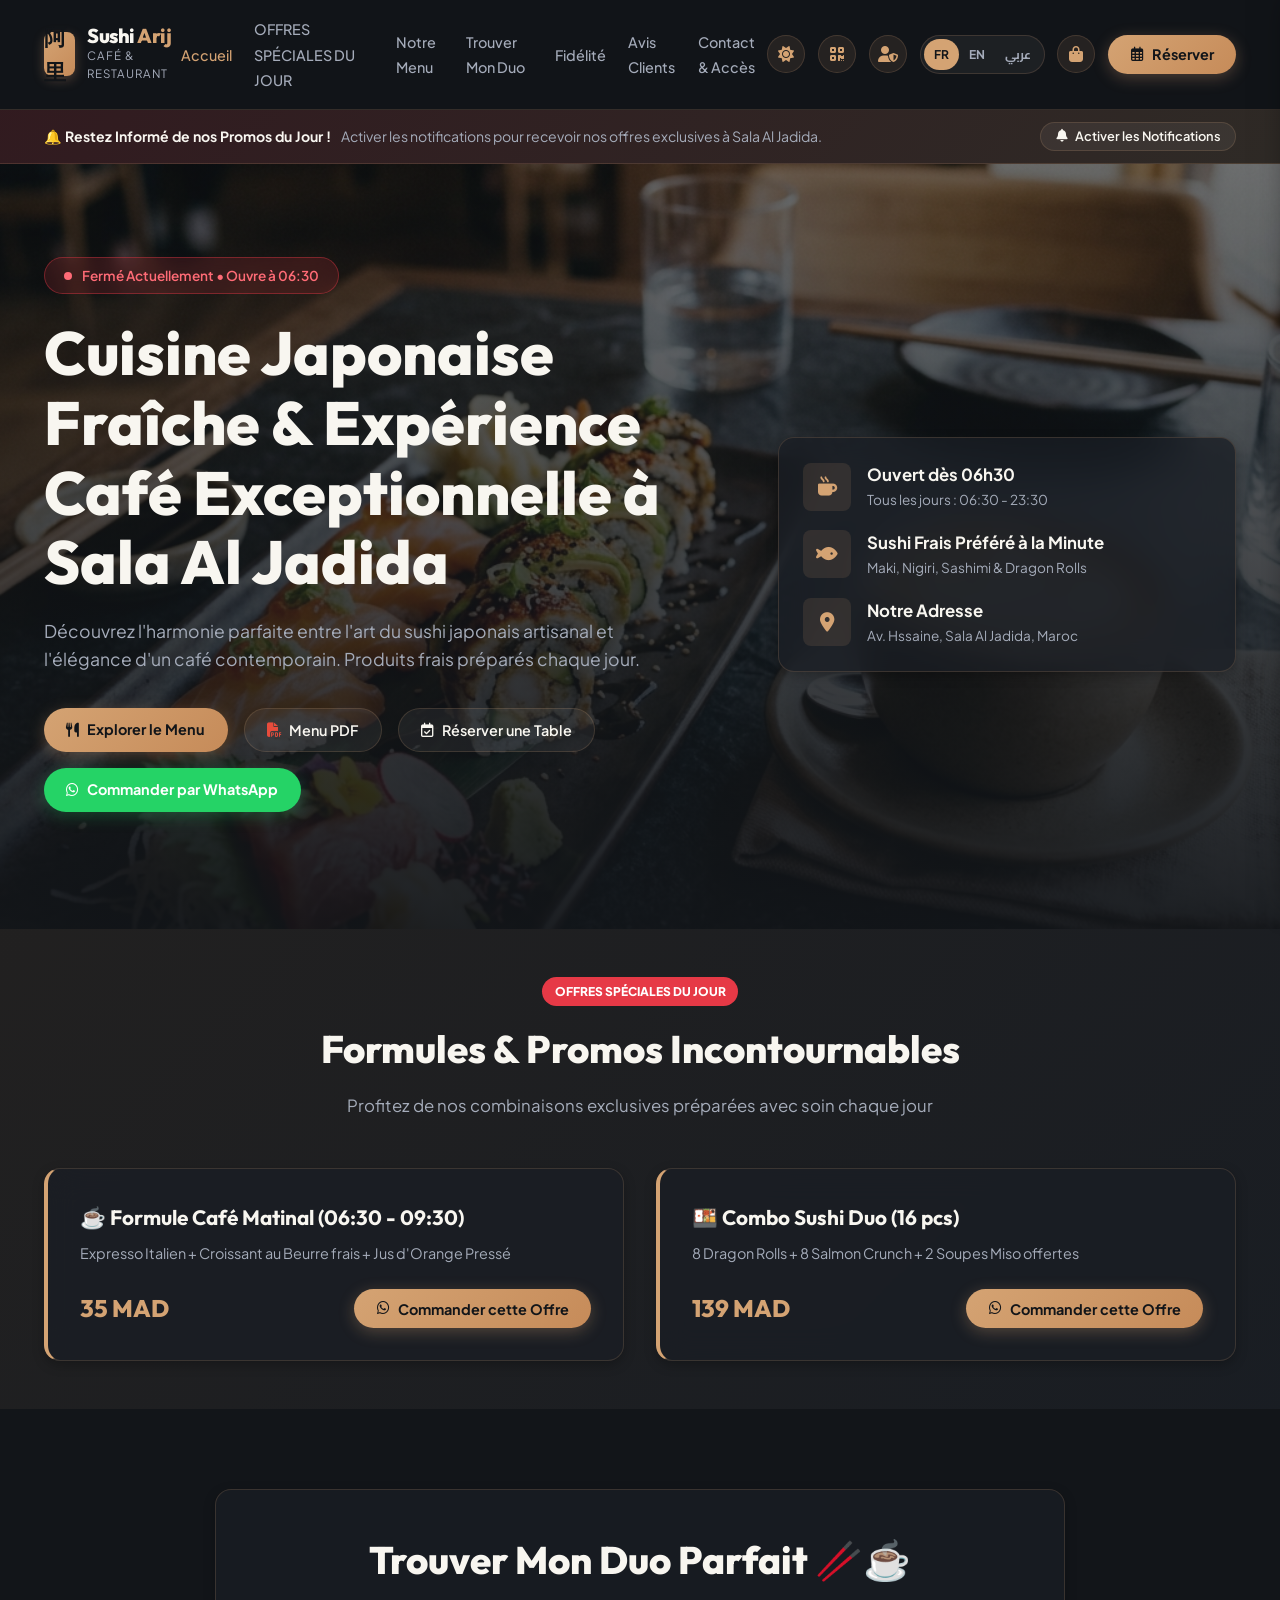
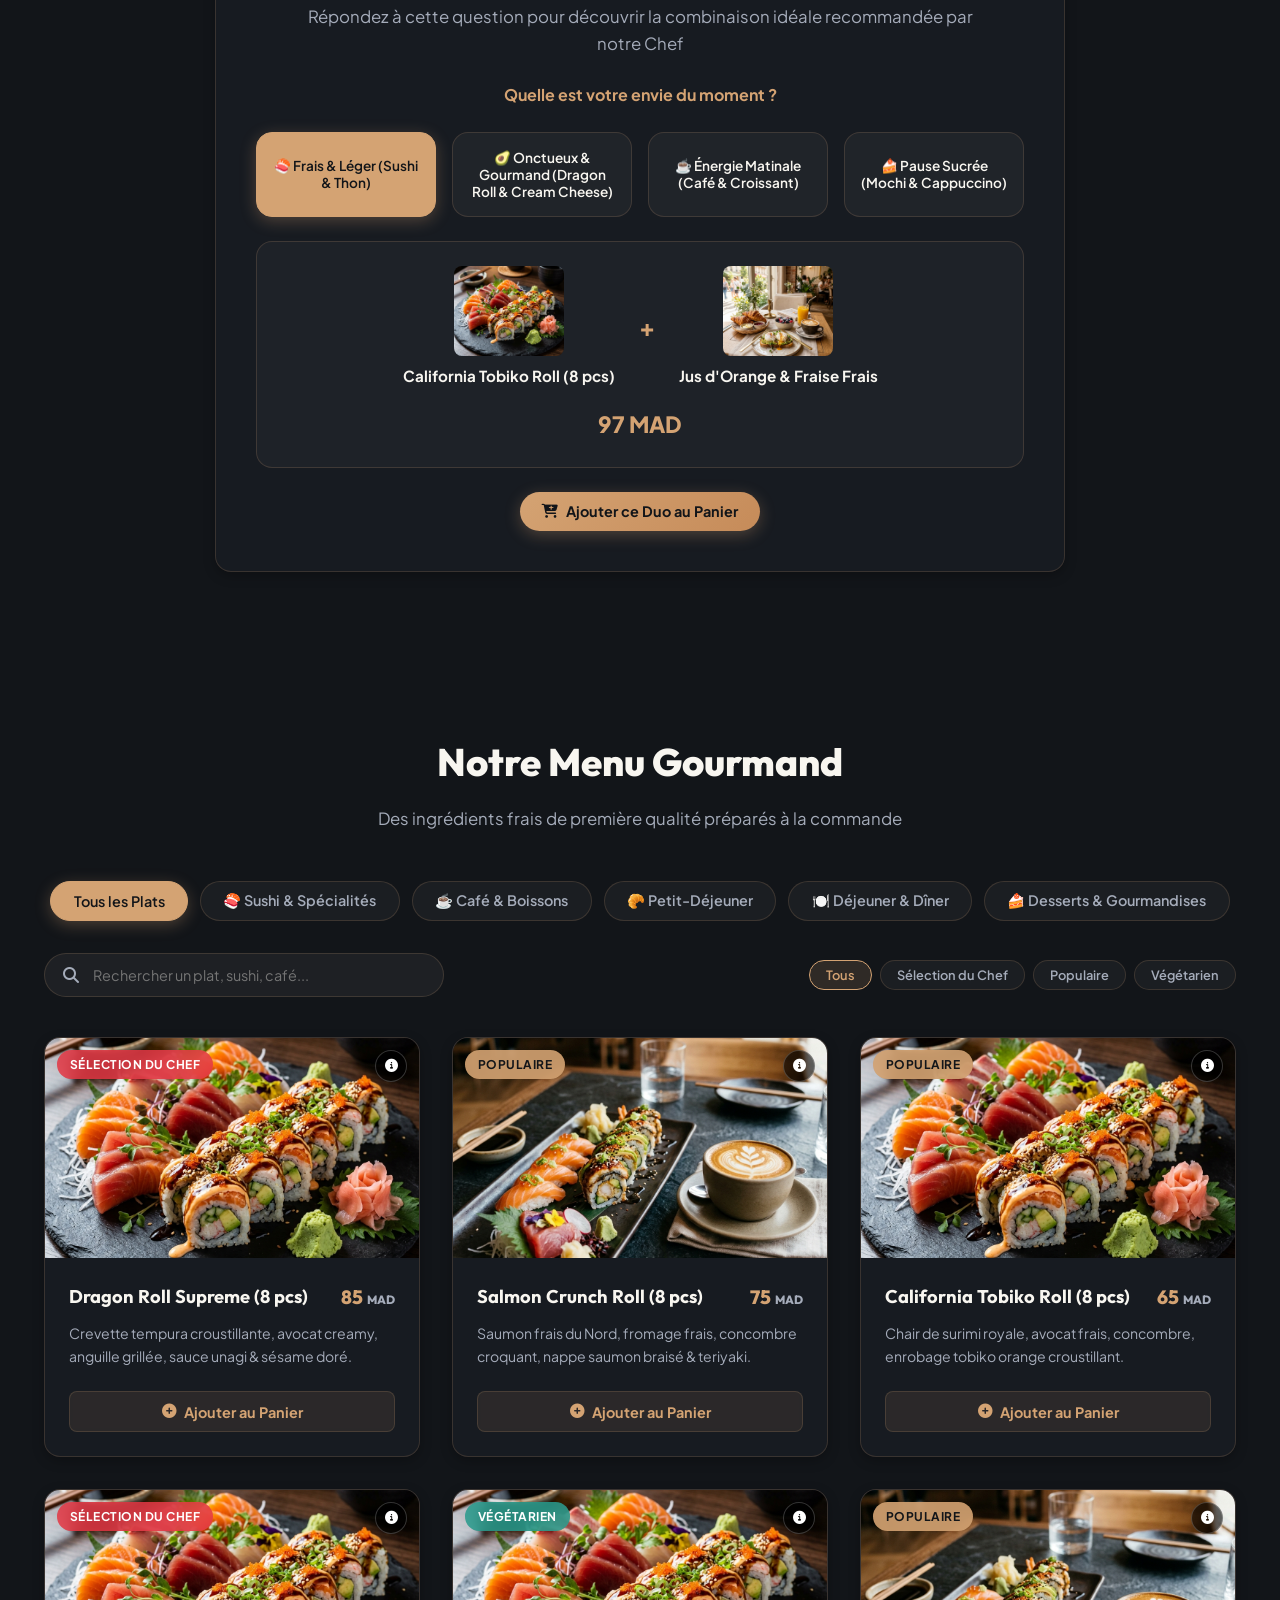
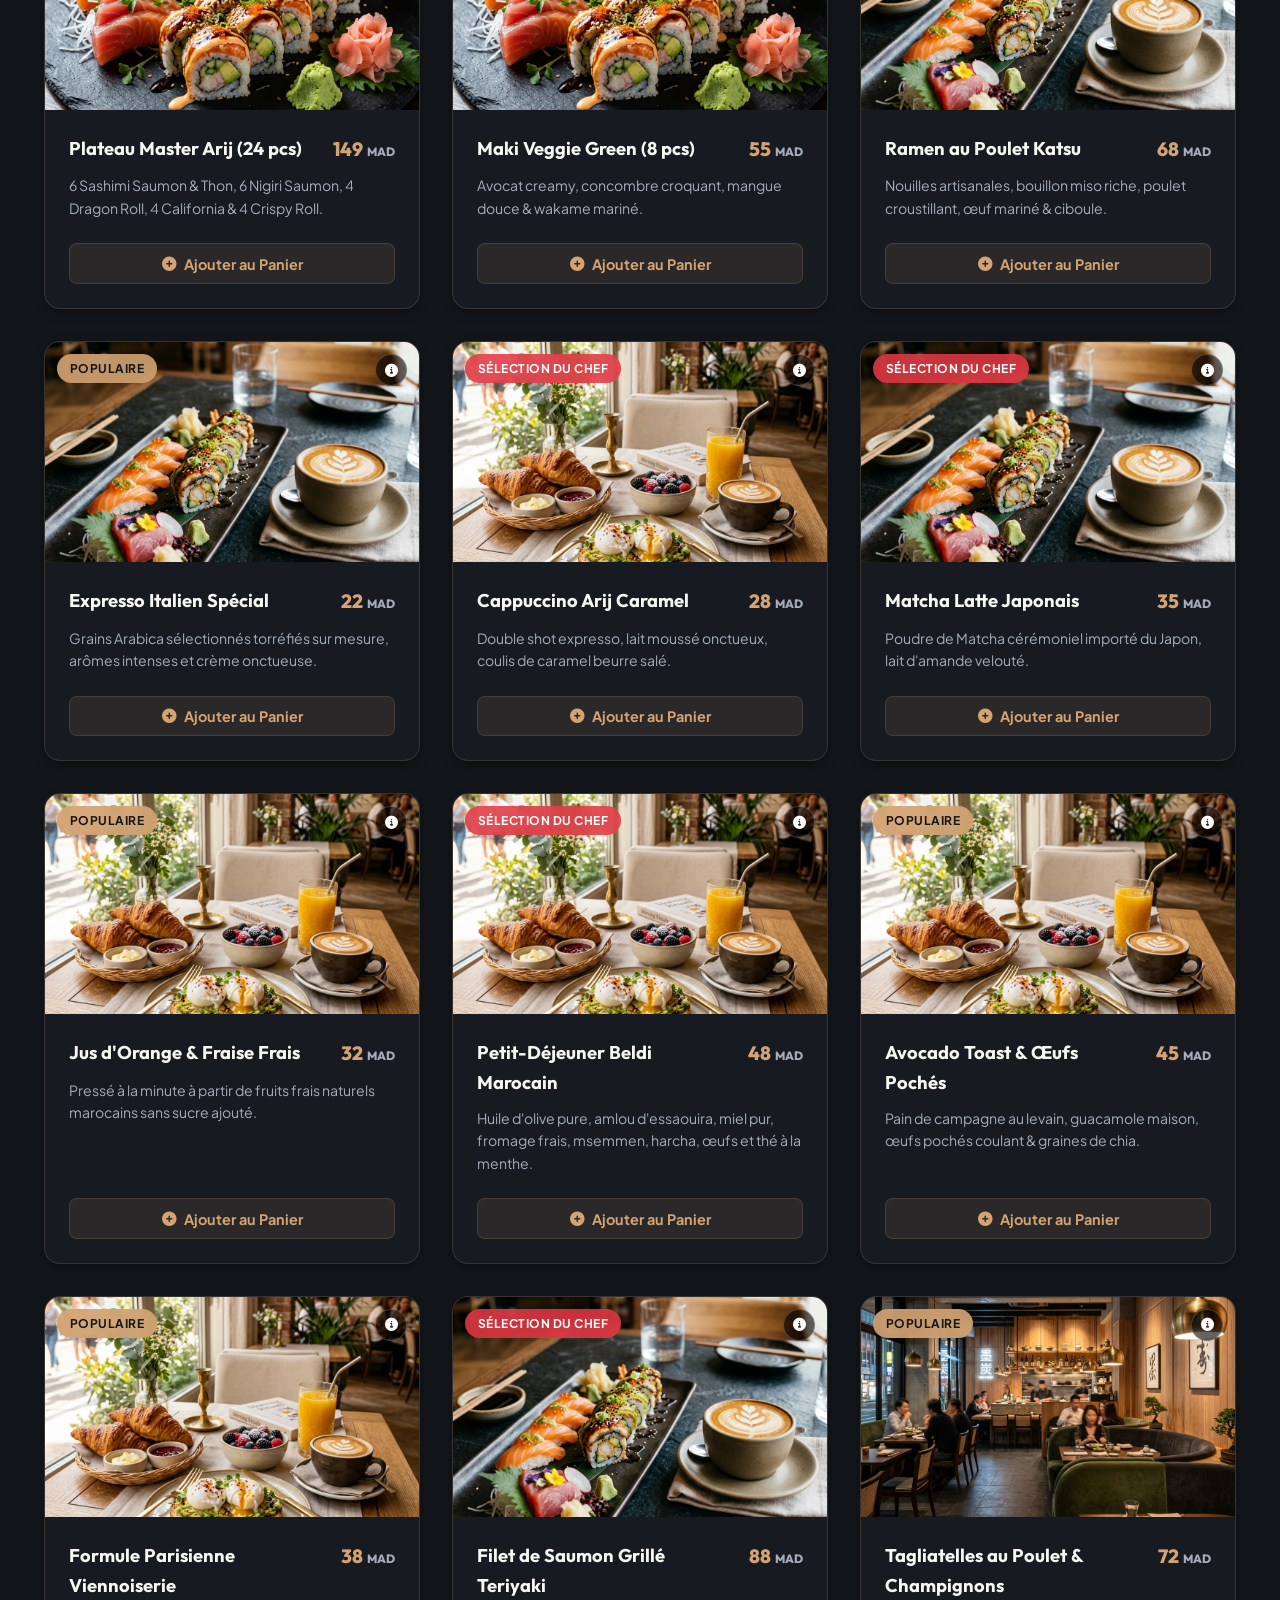
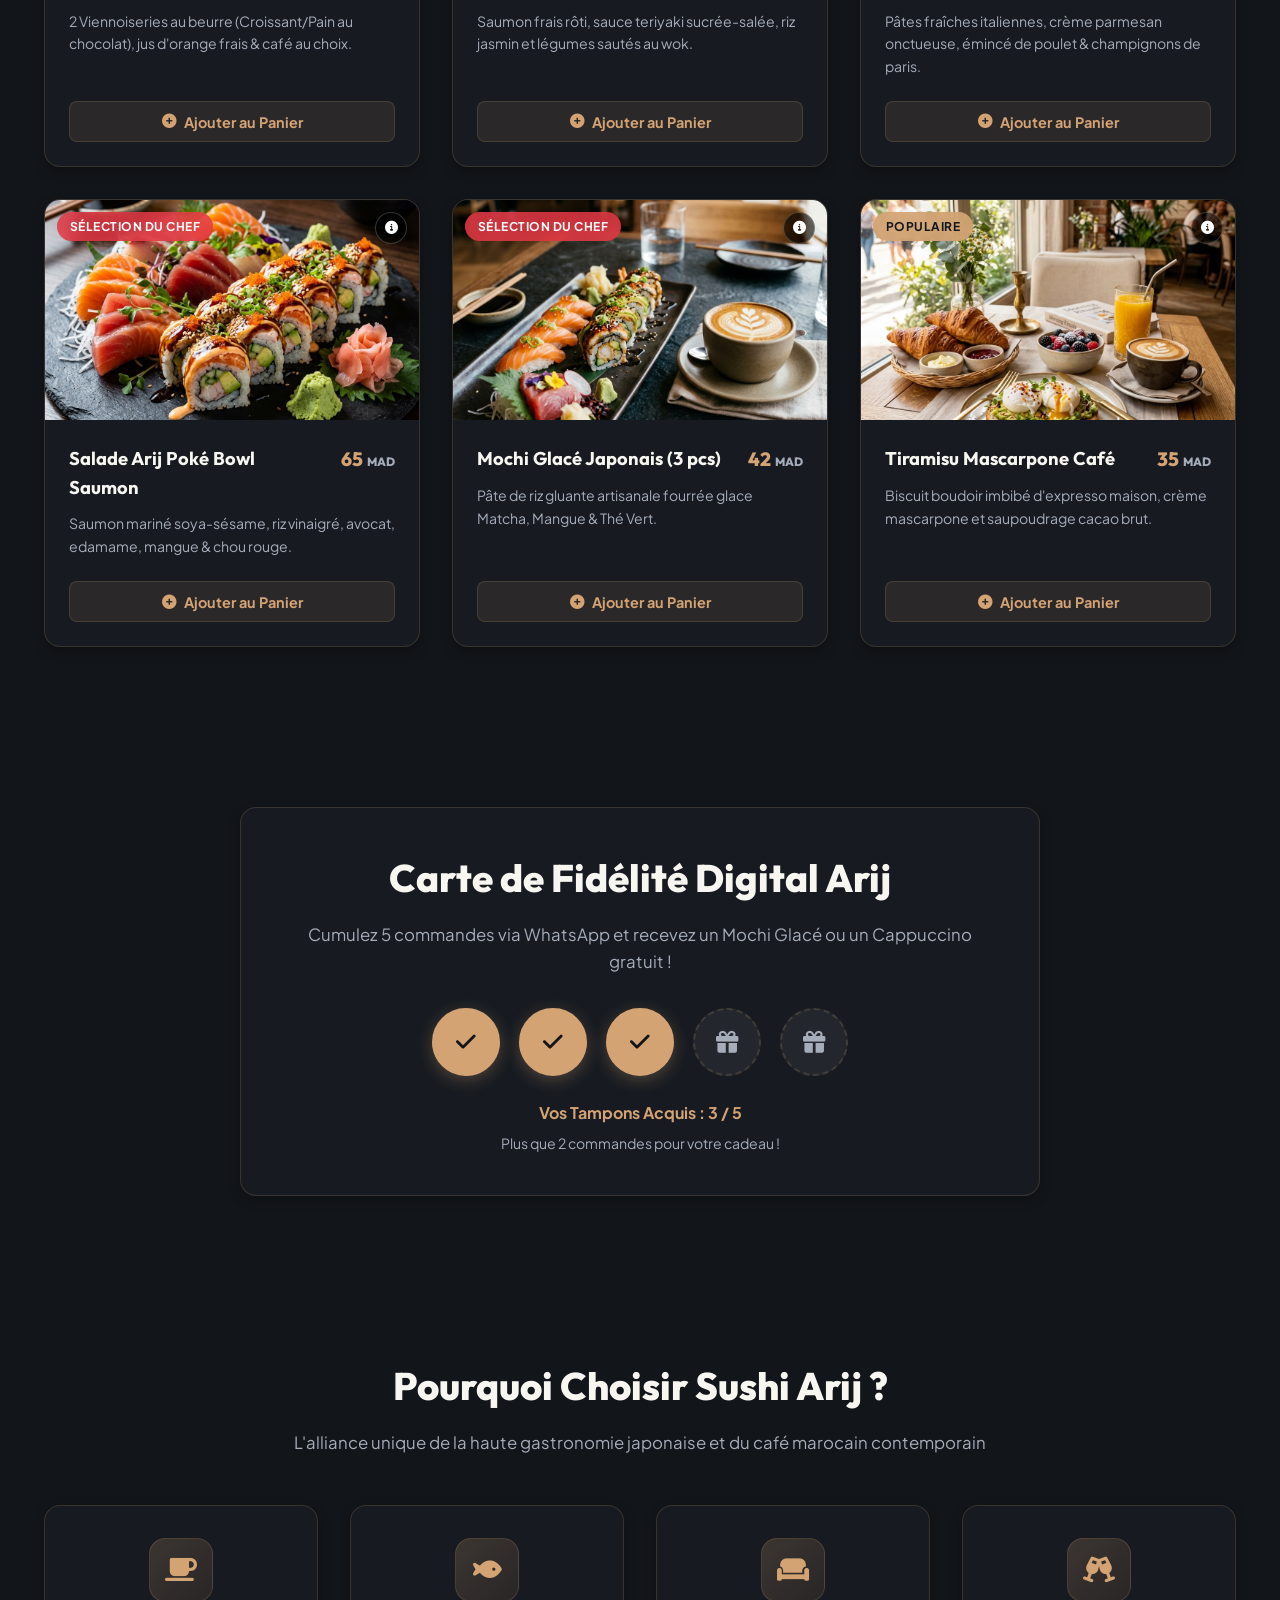
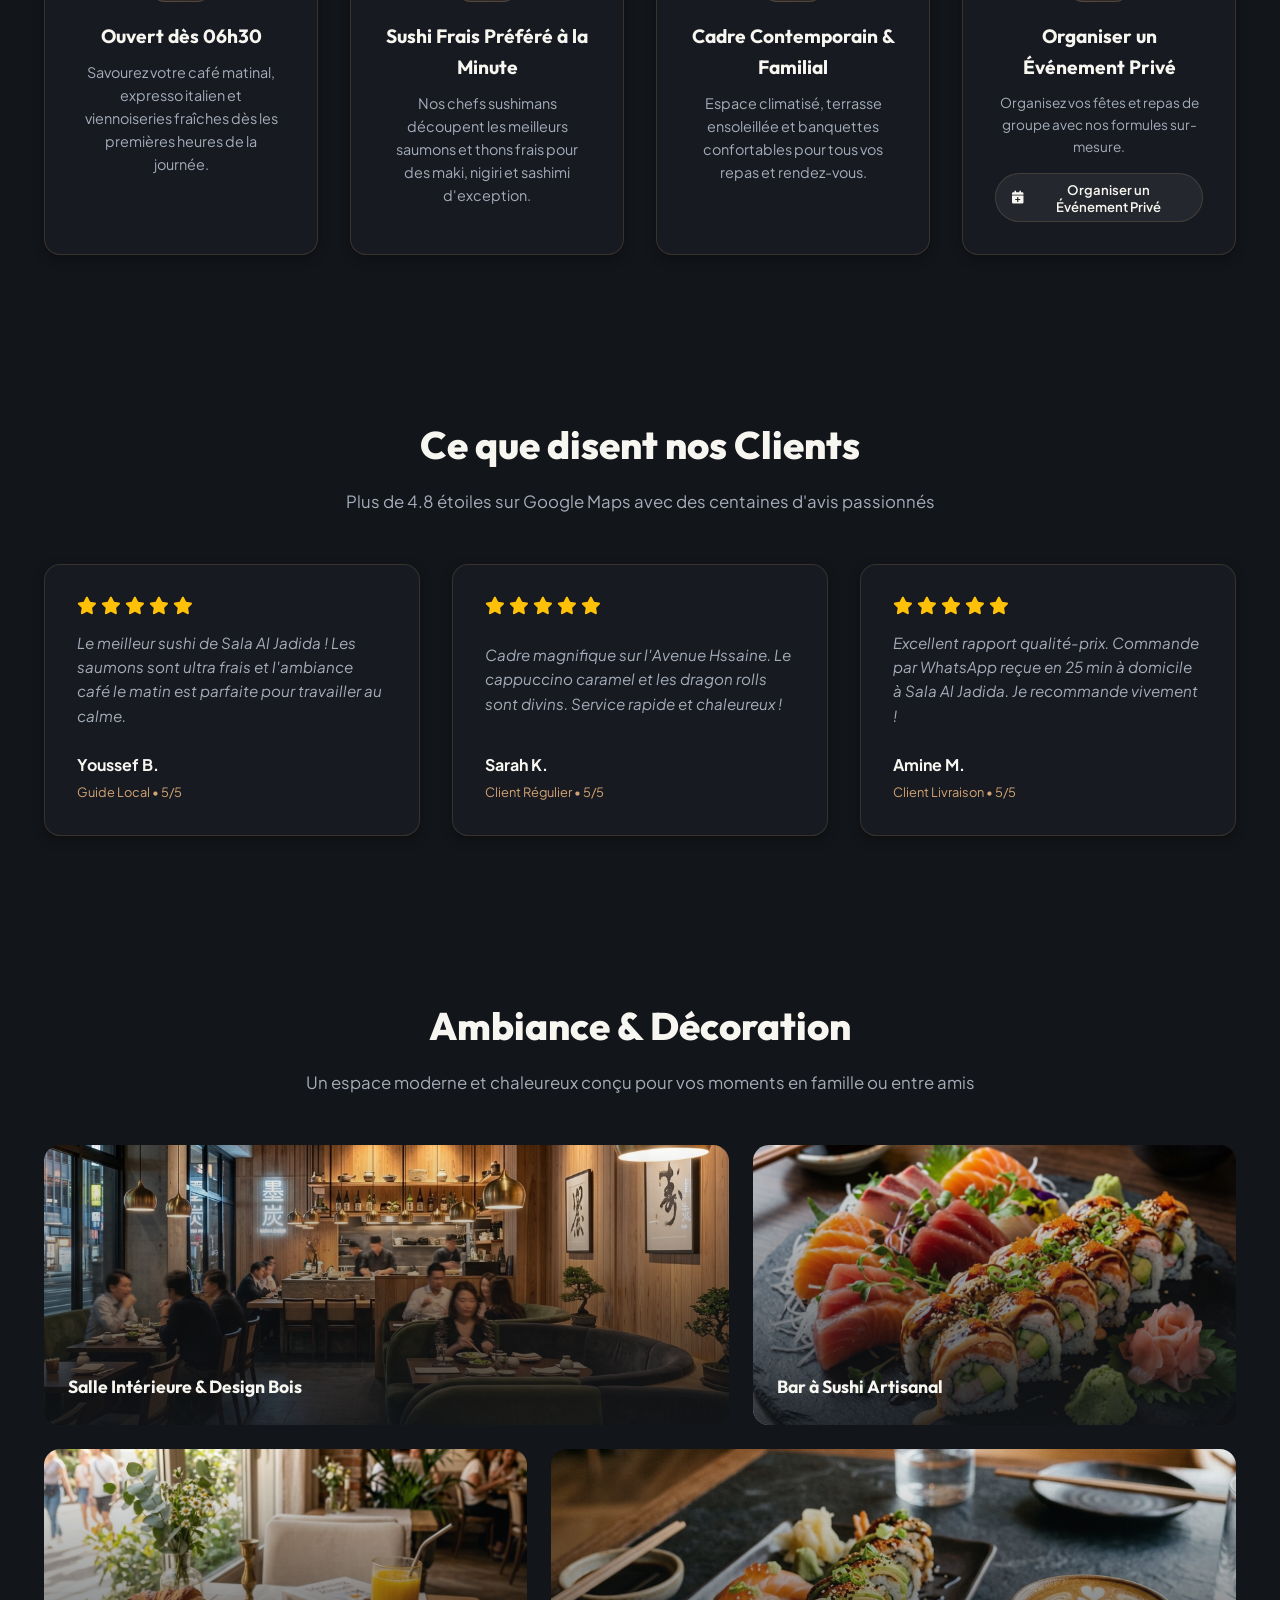
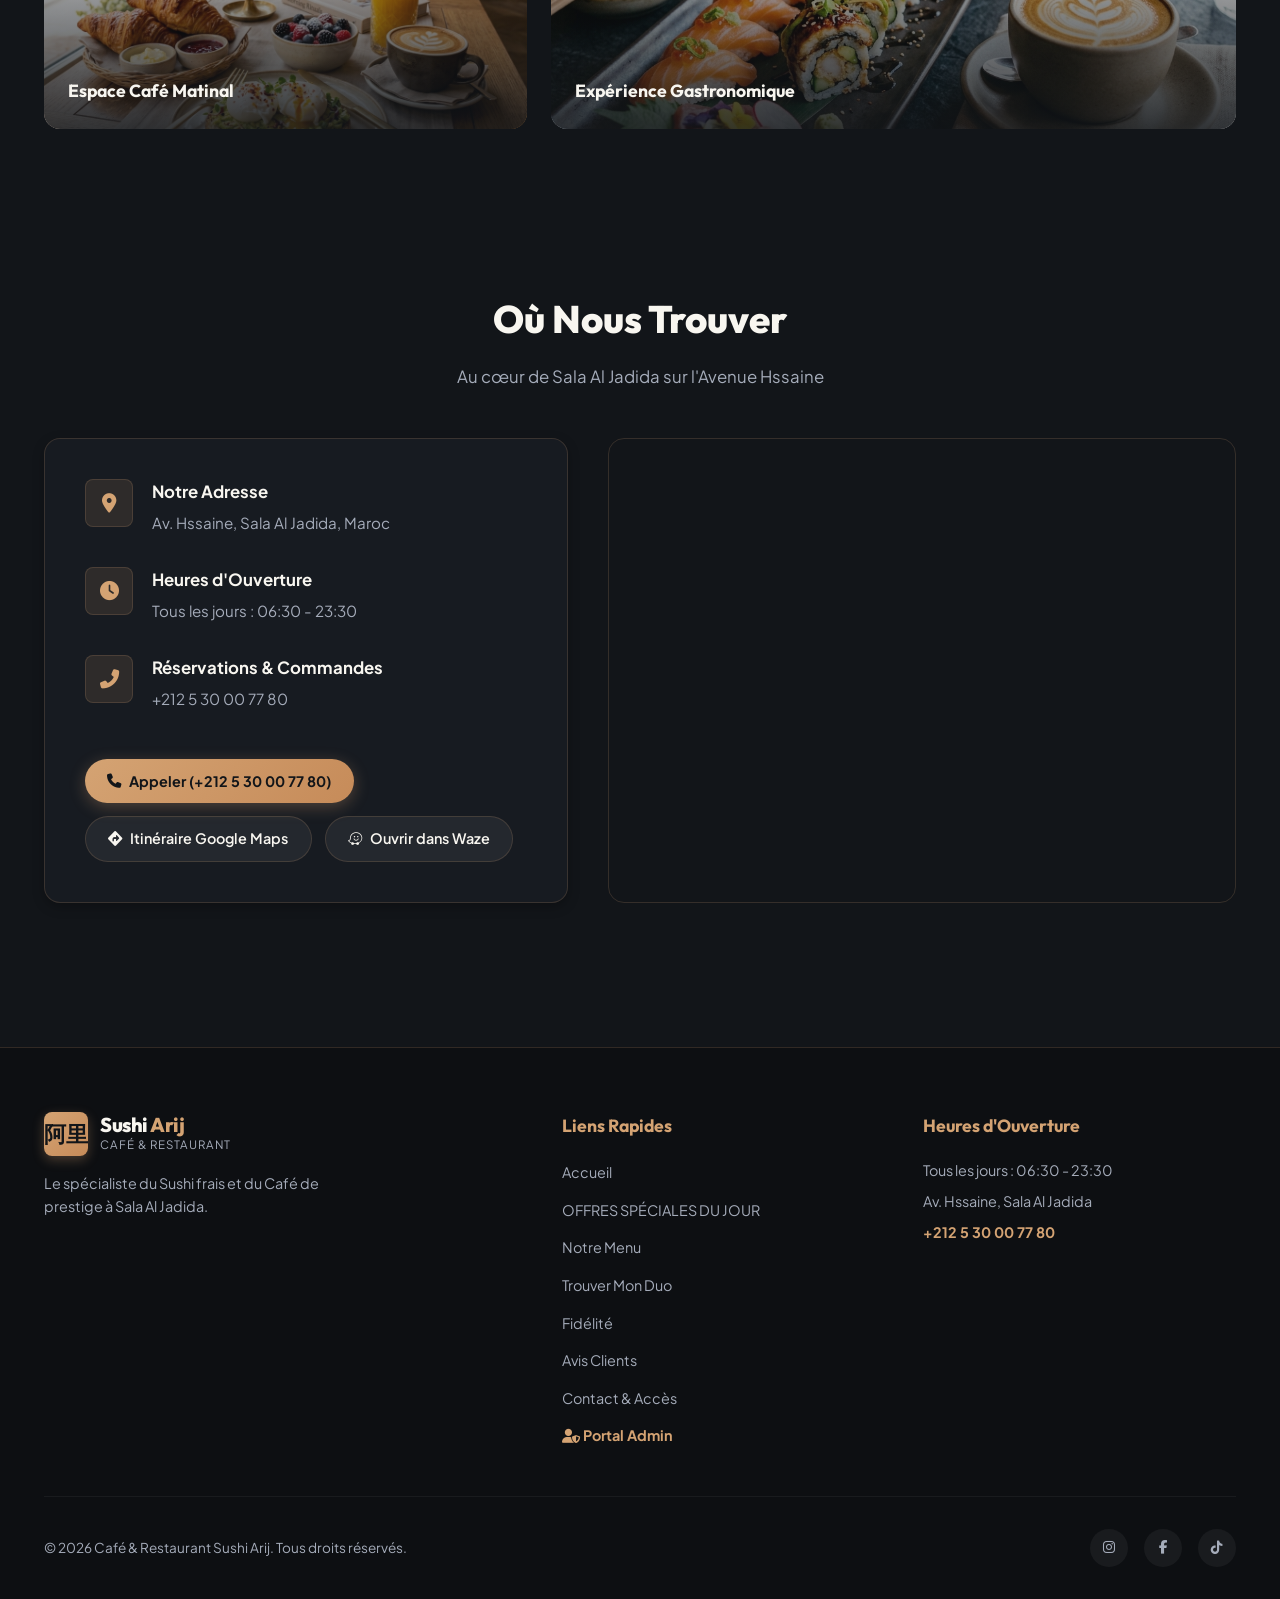
==== commit dc437ca5: "Update restaurant phone number to 05 30 00 77 80" ====
--- a/index.html
+++ b/index.html
@@ -39,7 +39,7 @@
     "name": "Café & Restaurant Sushi Arij",
     "url": "https://sushiarij.app/",
     "image": "https://sushiarij.app/assets/hero_sushi_cafe.png",
-    "telephone": "+212612560803",
+    "telephone": "+212530007780",
     "address": {
       "@type": "PostalAddress",
       "streetAddress": "Av. Hssaine",
@@ -192,7 +192,7 @@
               <i class="far fa-calendar-check"></i>
               <span data-i18n="btn_reserve_table">Réserver une Table</span>
             </button>
-            <a href="https://wa.me/212612560803" target="_blank" class="btn-whatsapp">
+            <a href="https://wa.me/212530007780" target="_blank" class="btn-whatsapp">
               <i class="fab fa-whatsapp"></i>
               <span data-i18n="btn_whatsapp_order">Commander par WhatsApp</span>
             </a>
@@ -524,14 +524,14 @@
             <div class="info-icon"><i class="fas fa-phone-alt"></i></div>
             <div class="info-content">
               <h4 data-i18n="info_phone_title">Réservations & Commandes</h4>
-              <p data-i18n="info_phone_val">+212 6 12 56 08 03</p>
+              <p data-i18n="info_phone_val">+212 5 30 00 77 80</p>
             </div>
           </div>
 
           <div class="contact-actions" style="display: flex; gap: 0.8rem; flex-wrap: wrap; margin-top: 1rem;">
-            <a href="tel:+212612560803" class="btn-primary">
+            <a href="tel:+212530007780" class="btn-primary">
               <i class="fas fa-phone"></i>
-              <span data-i18n="btn_call_now">Appeler (+212 6 12 56 08 03)</span>
+              <span data-i18n="btn_call_now">Appeler (+212 5 30 00 77 80)</span>
             </a>
             <a href="https://www.google.com/maps/place/Caf%C3%A9+%26+Restaurant+Sushi+Arij/@33.9882027,-6.7385552,17z" target="_blank" class="btn-secondary">
               <i class="fas fa-directions"></i>
@@ -695,7 +695,7 @@
         <img id="modal-qr-img-element" src="assets/qr_code.png" alt="QR Code Menu WhatsApp Sushi Arij" style="width: 200px; height: 200px; display: block; margin: 0 auto;">
       </div>
       <p style="font-weight: 700; color: var(--accent-gold);">Café & Restaurant Sushi Arij</p>
-      <p style="font-size: 0.85rem; color: var(--text-muted);">https://sushiarij.app/ (+212 6 12 56 08 03)</p>
+      <p style="font-size: 0.85rem; color: var(--text-muted);">https://sushiarij.app/ (+212 5 30 00 77 80)</p>
     </div>
   </div>
 
@@ -808,7 +808,7 @@
           <h4 data-i18n="info_hours_title">Heures d'Ouverture</h4>
           <p data-i18n="info_hours_val" style="color: var(--text-muted); font-size: 0.9rem;">Tous les jours : 06:30 - 23:30</p>
           <p style="color: var(--text-muted); font-size: 0.9rem; margin-top: 0.5rem;">Av. Hssaine, Sala Al Jadida</p>
-          <p style="color: var(--accent-gold); font-size: 0.9rem; margin-top: 0.5rem; font-weight: 700;">+212 6 12 56 08 03</p>
+          <p style="color: var(--accent-gold); font-size: 0.9rem; margin-top: 0.5rem; font-weight: 700;">+212 5 30 00 77 80</p>
         </div>
       </div>
 
--- a/css/styles.css
+++ b/css/styles.css
@@ -1303,6 +1303,26 @@
   color: var(--accent-gold);
 }
 
+.cart-mode-tag {
+  background: rgba(212, 163, 115, 0.12);
+  border: 1px solid var(--border-glass);
+  color: var(--accent-gold);
+  font-size: 0.72rem;
+  font-weight: 600;
+  padding: 0.2rem 0.5rem;
+  border-radius: var(--radius-pill);
+  cursor: pointer;
+  margin-top: 0.3rem;
+  display: inline-flex;
+  align-items: center;
+  gap: 0.3rem;
+  transition: var(--transition);
+}
+
+.cart-mode-tag:hover {
+  background: rgba(212, 163, 115, 0.25);
+}
+
 .cart-empty-msg {
   text-align: center;
   padding: 3rem 1rem;
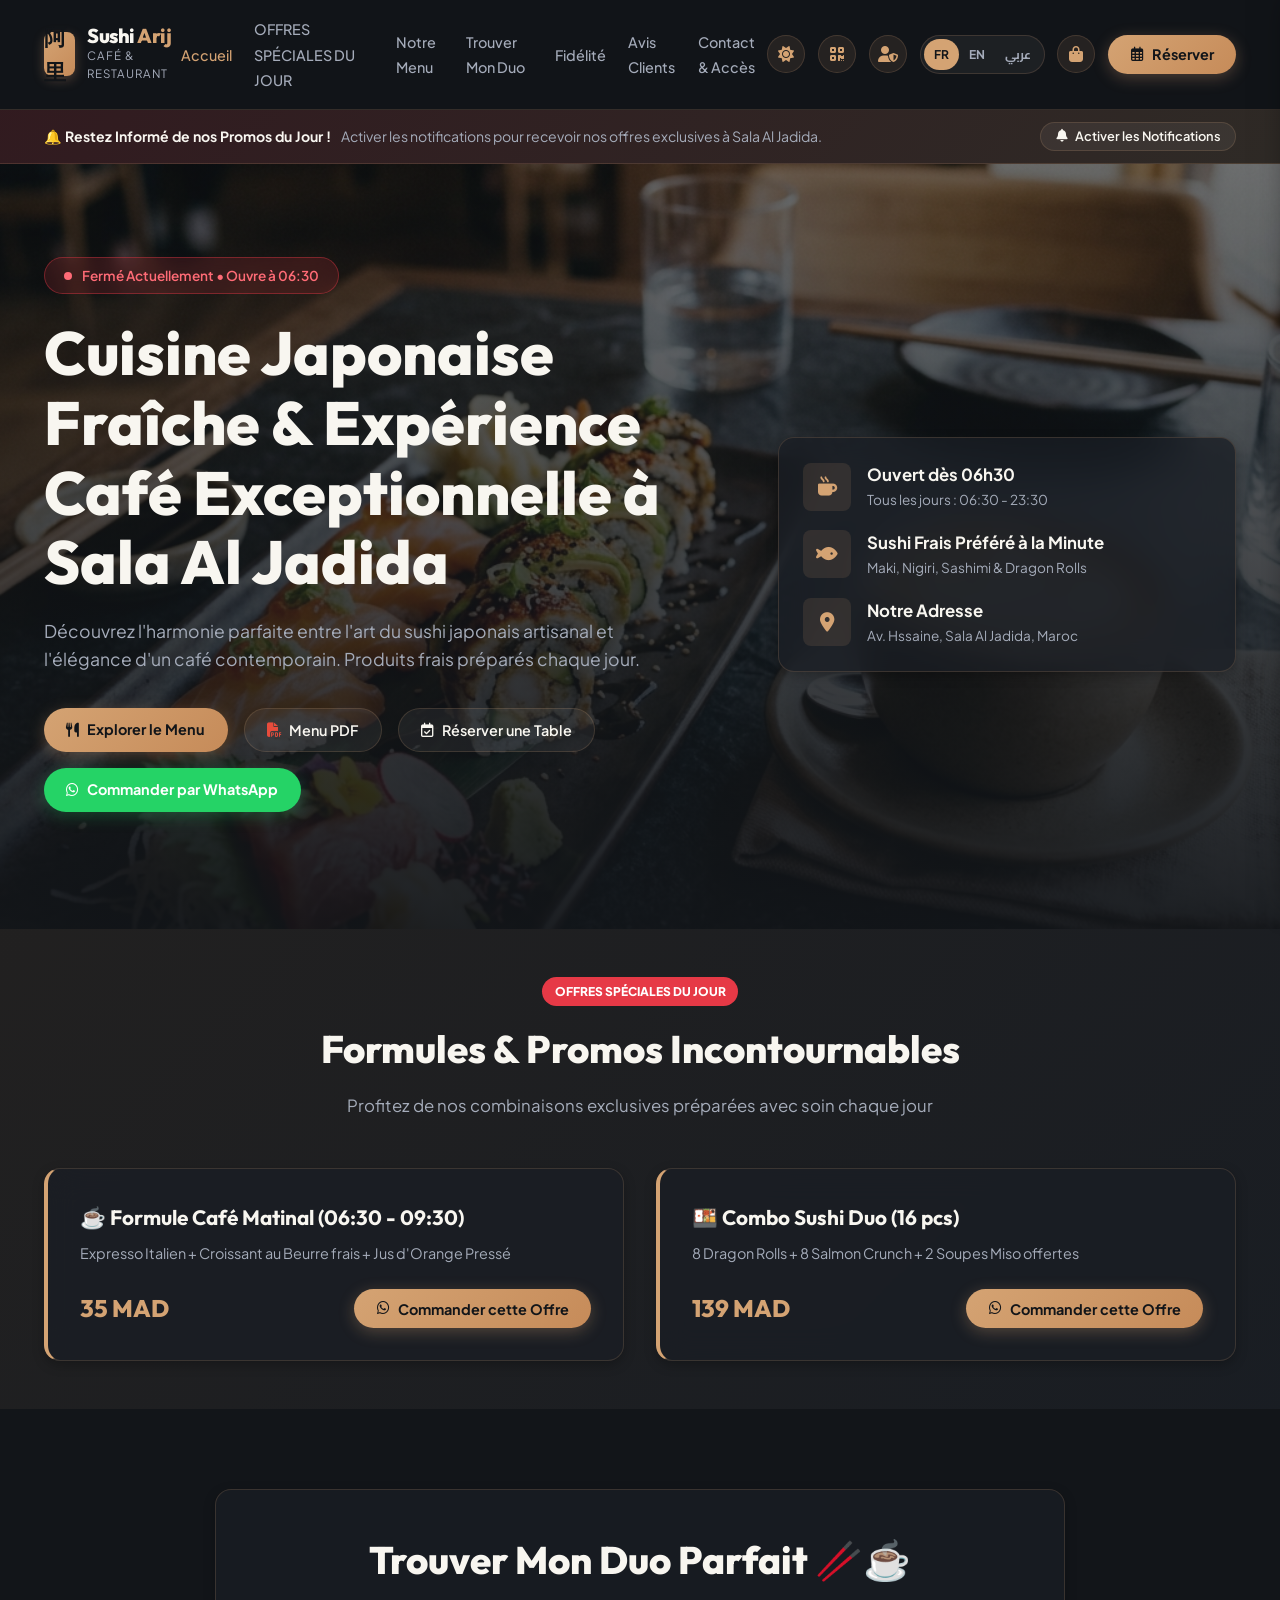
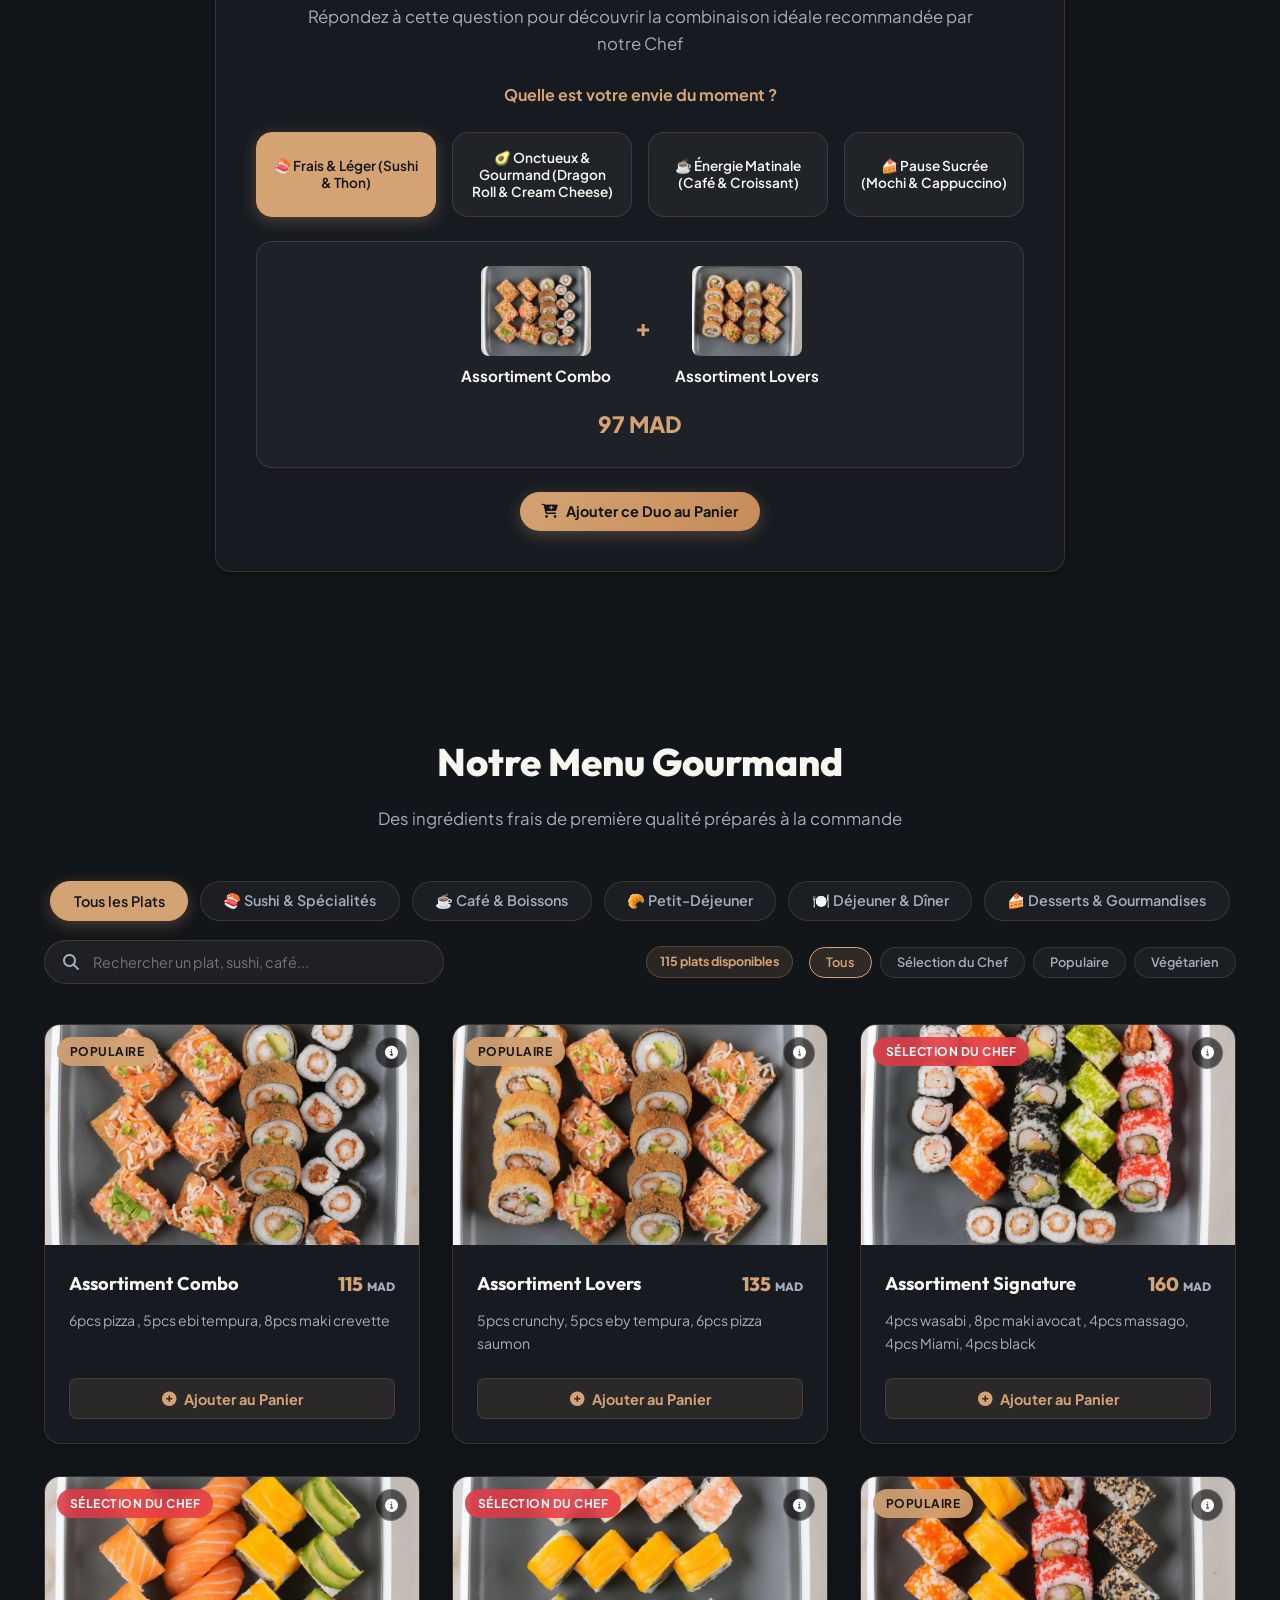
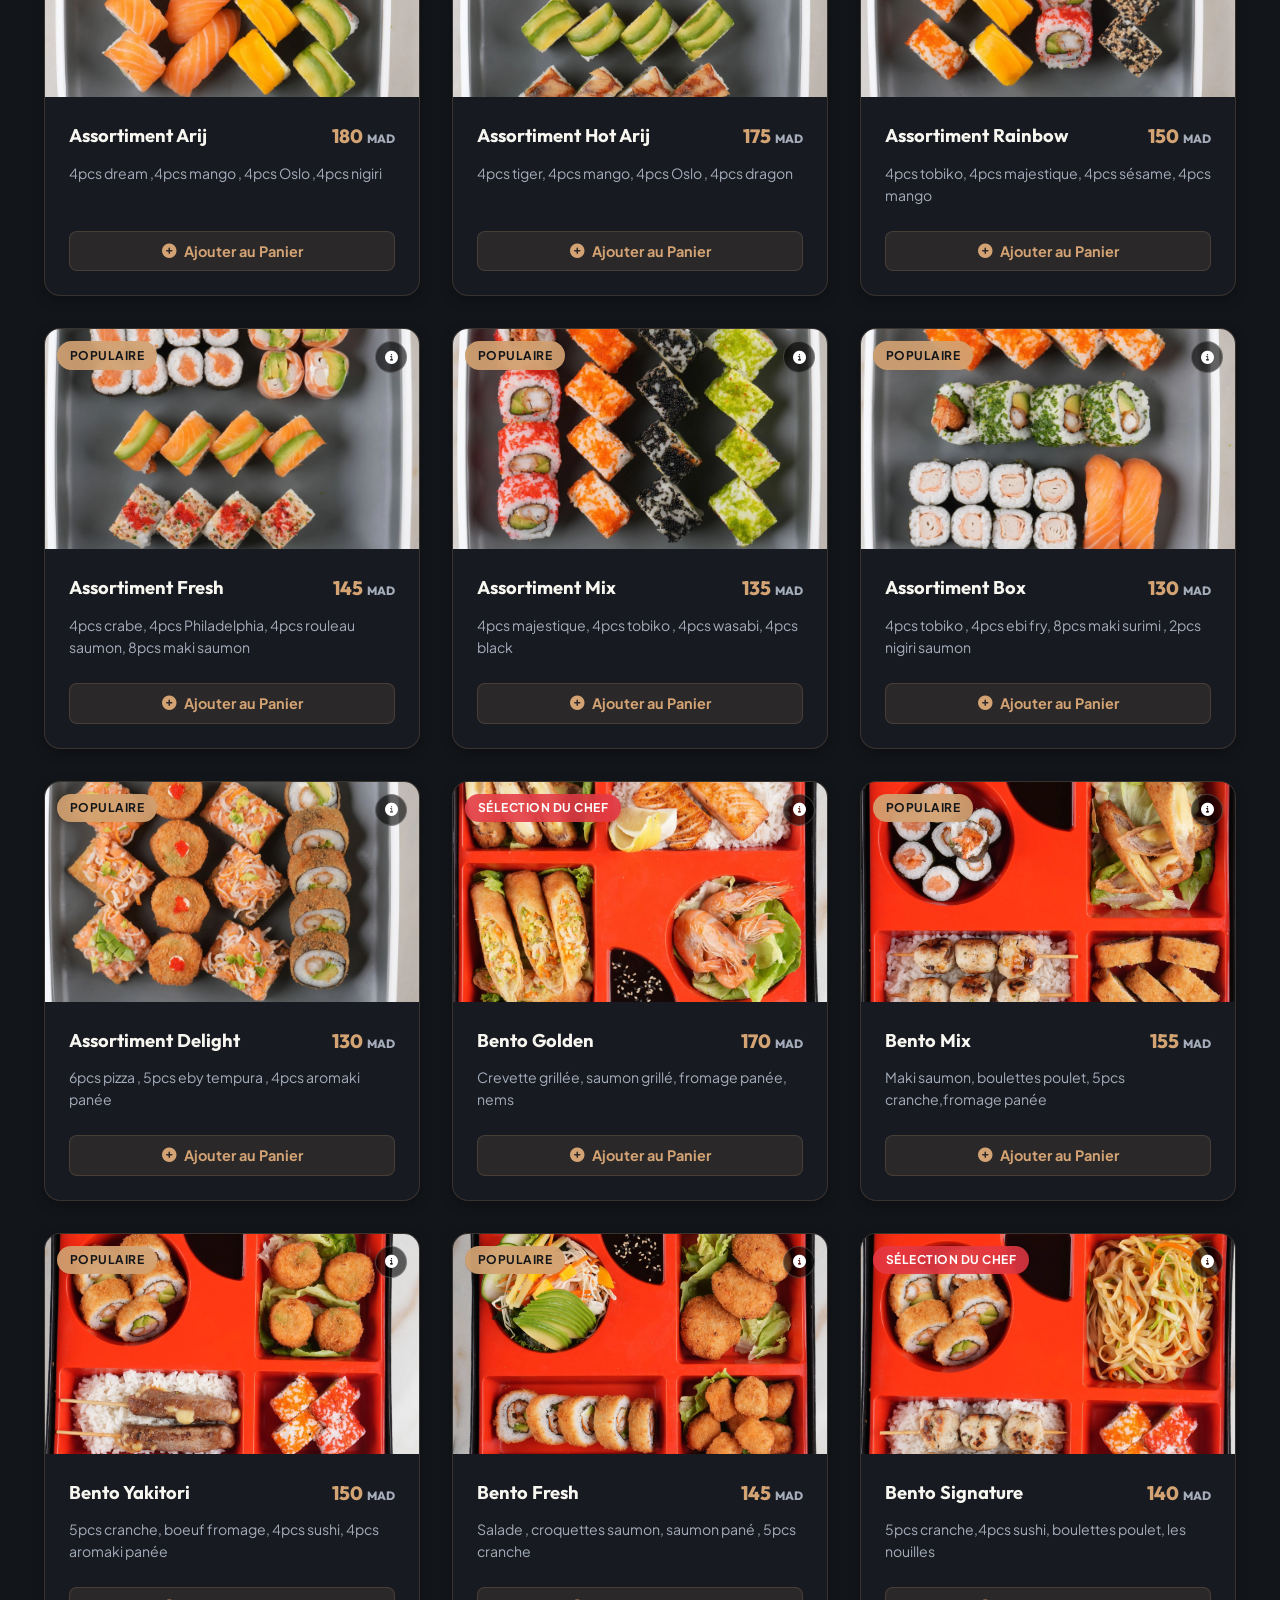
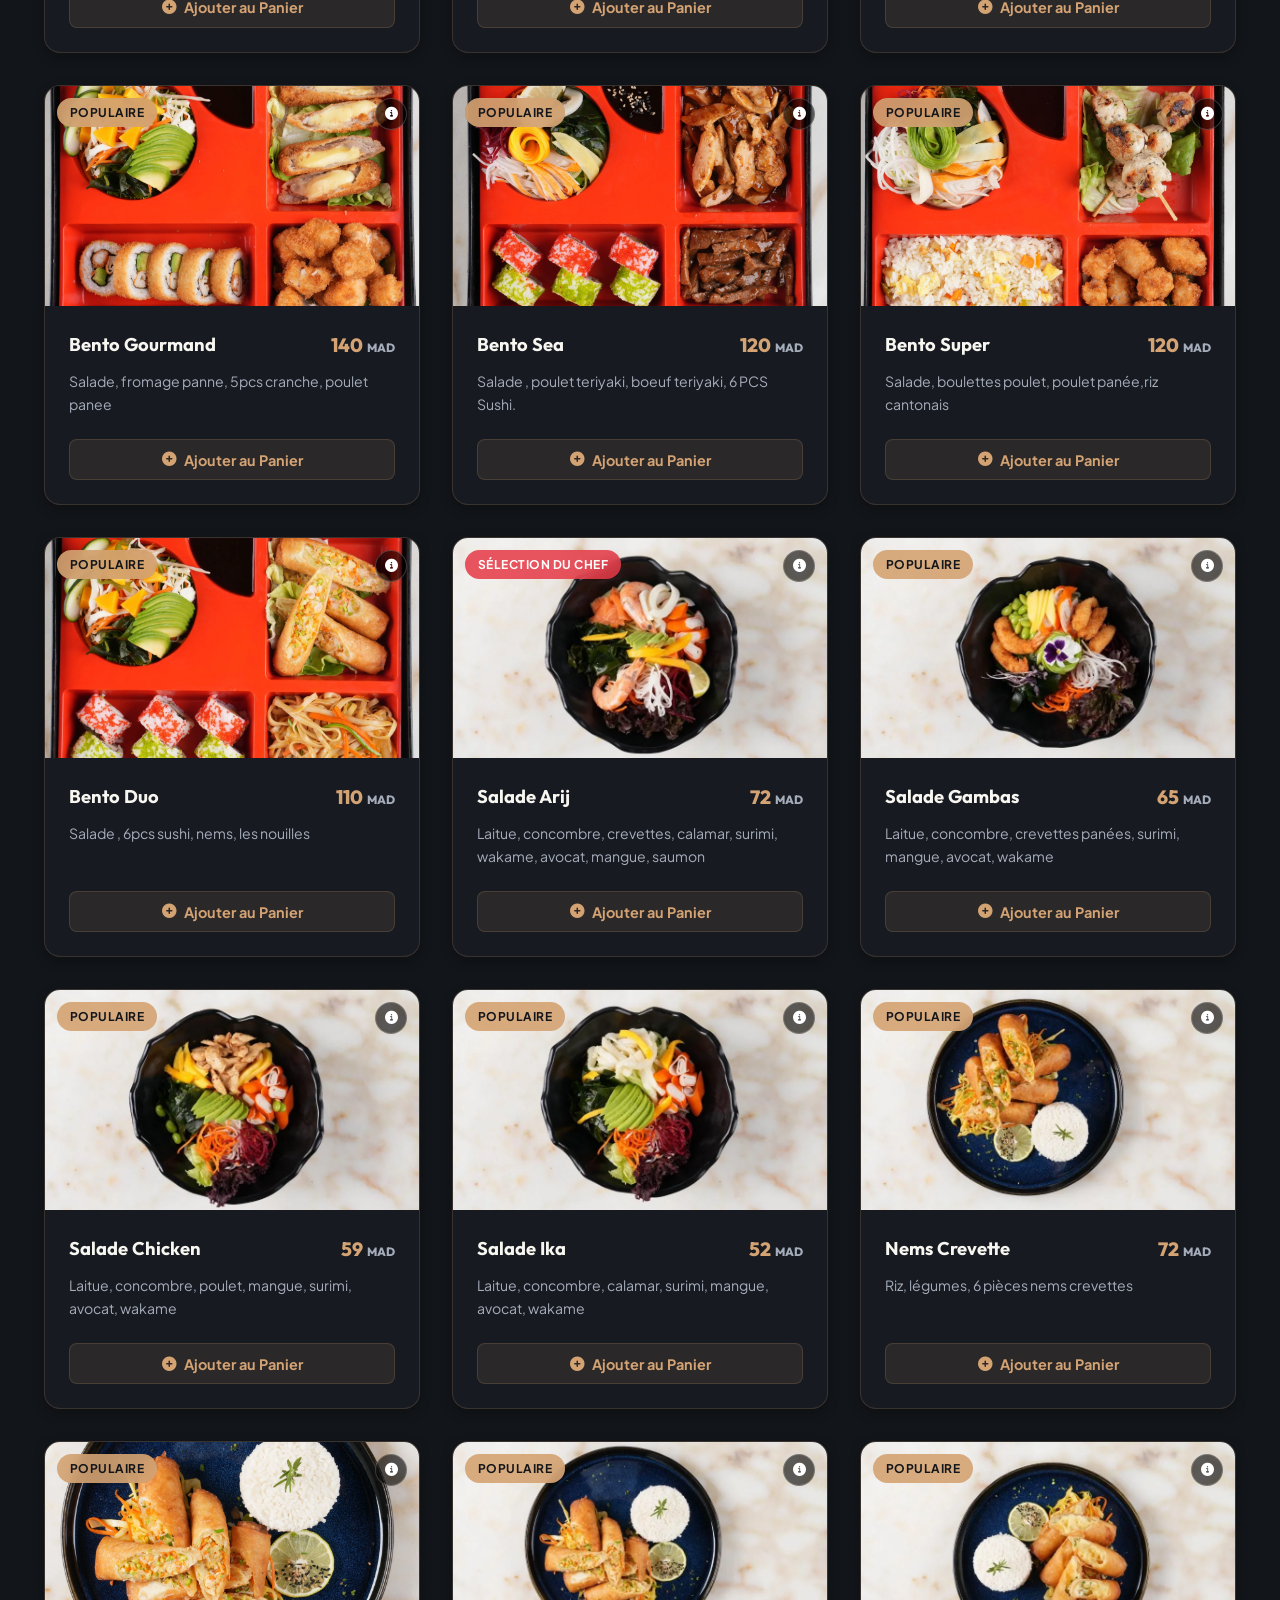
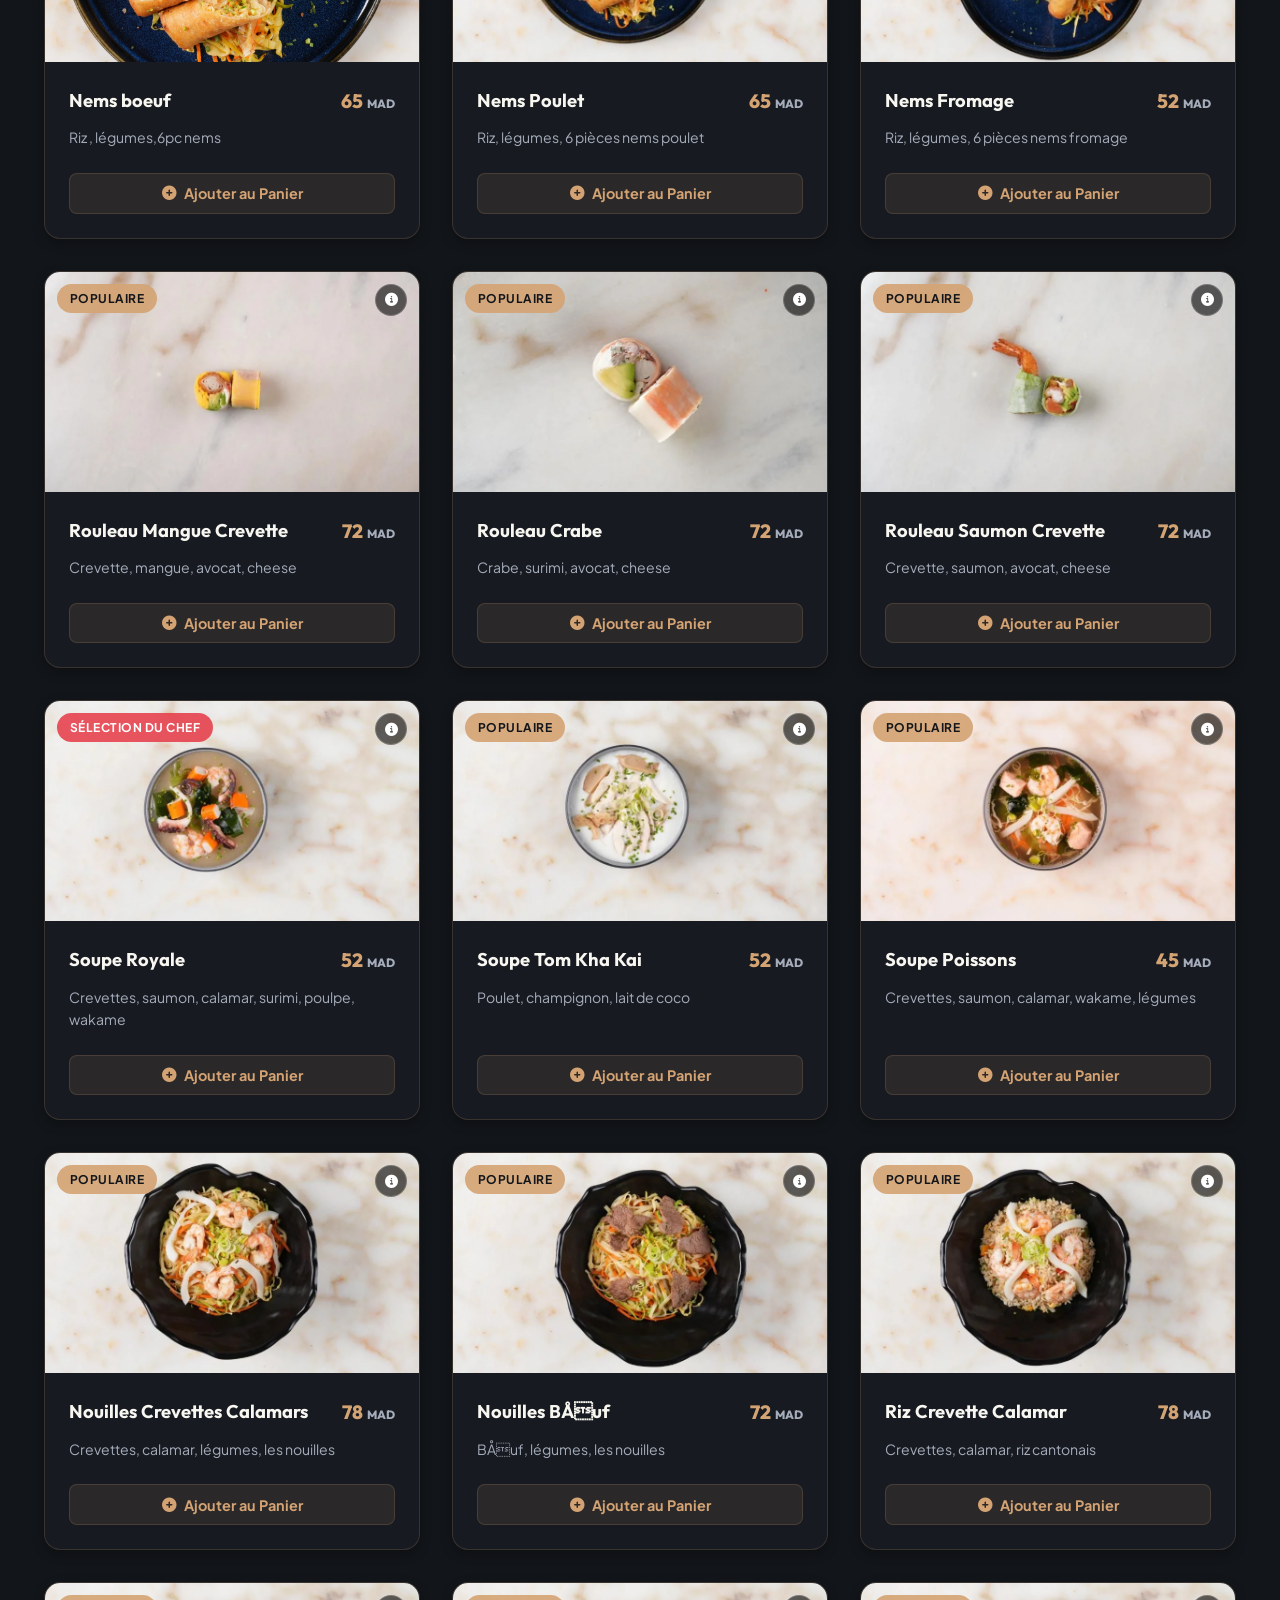
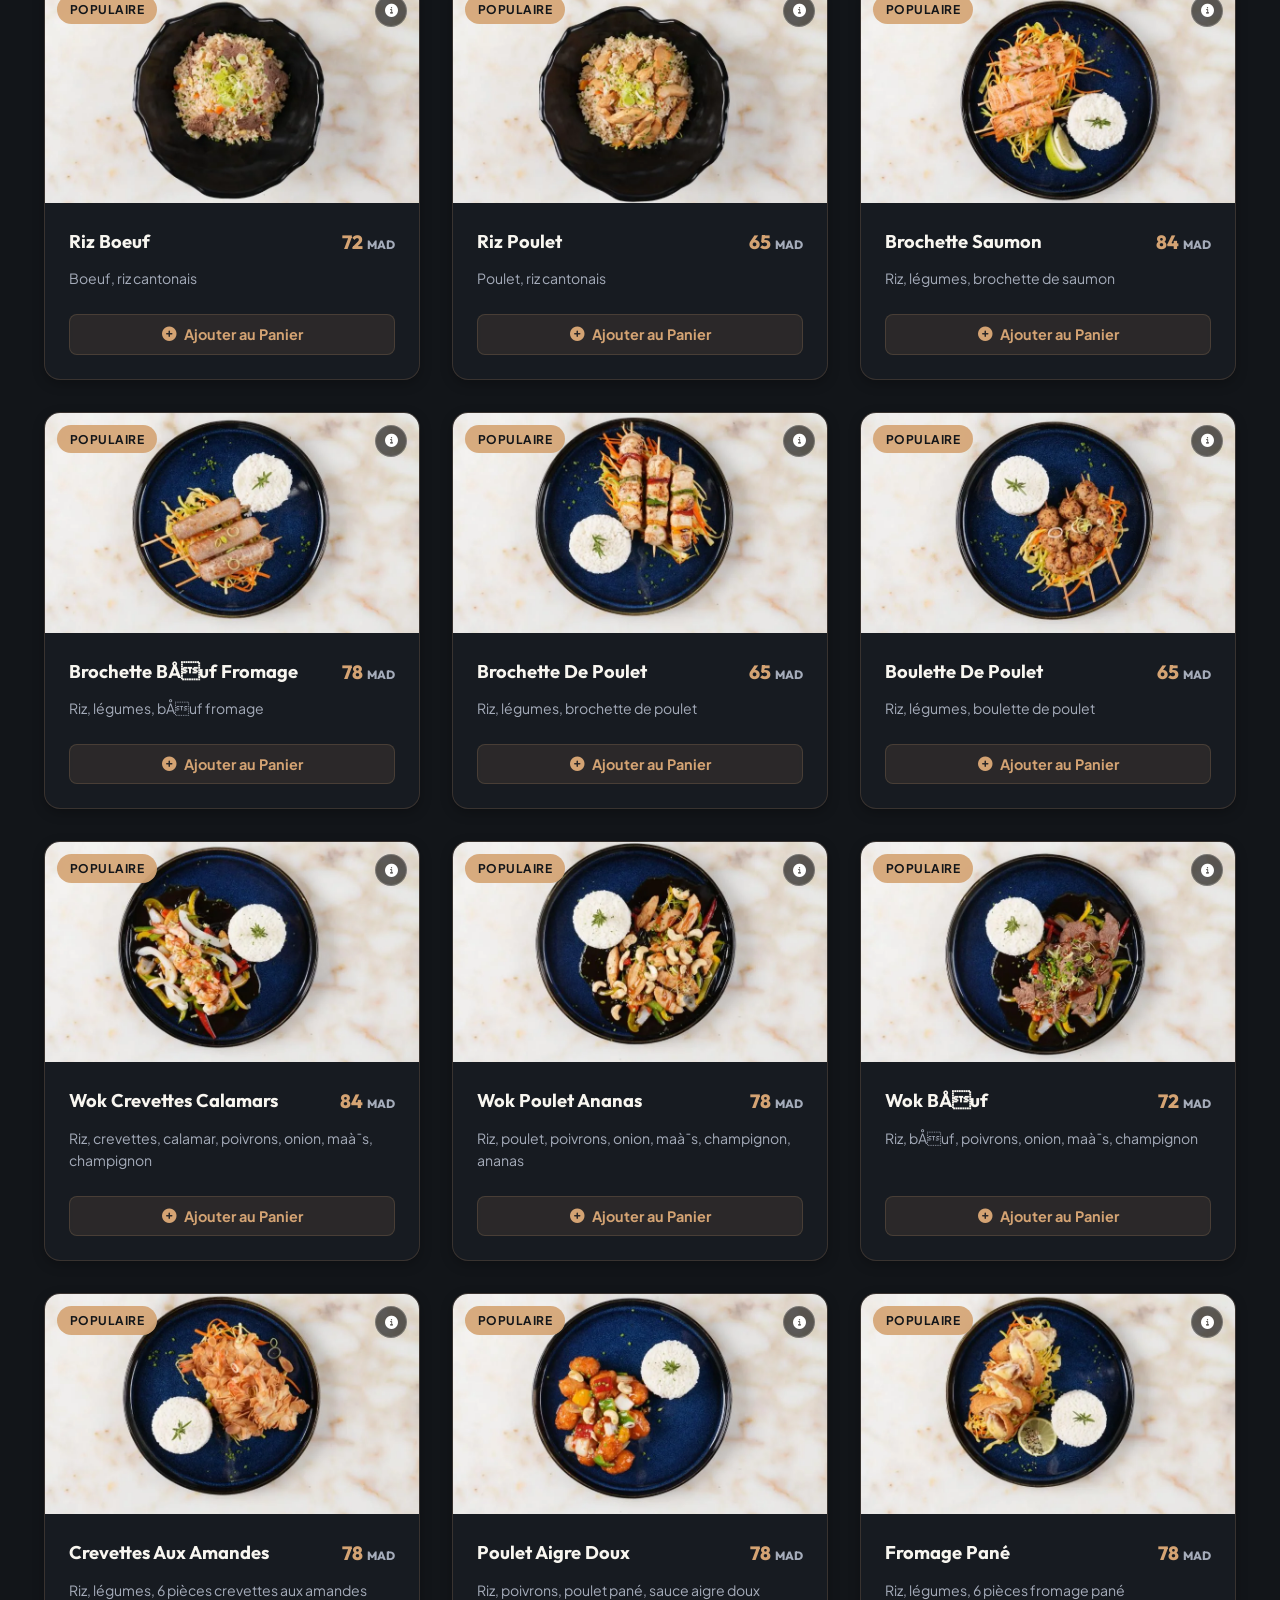
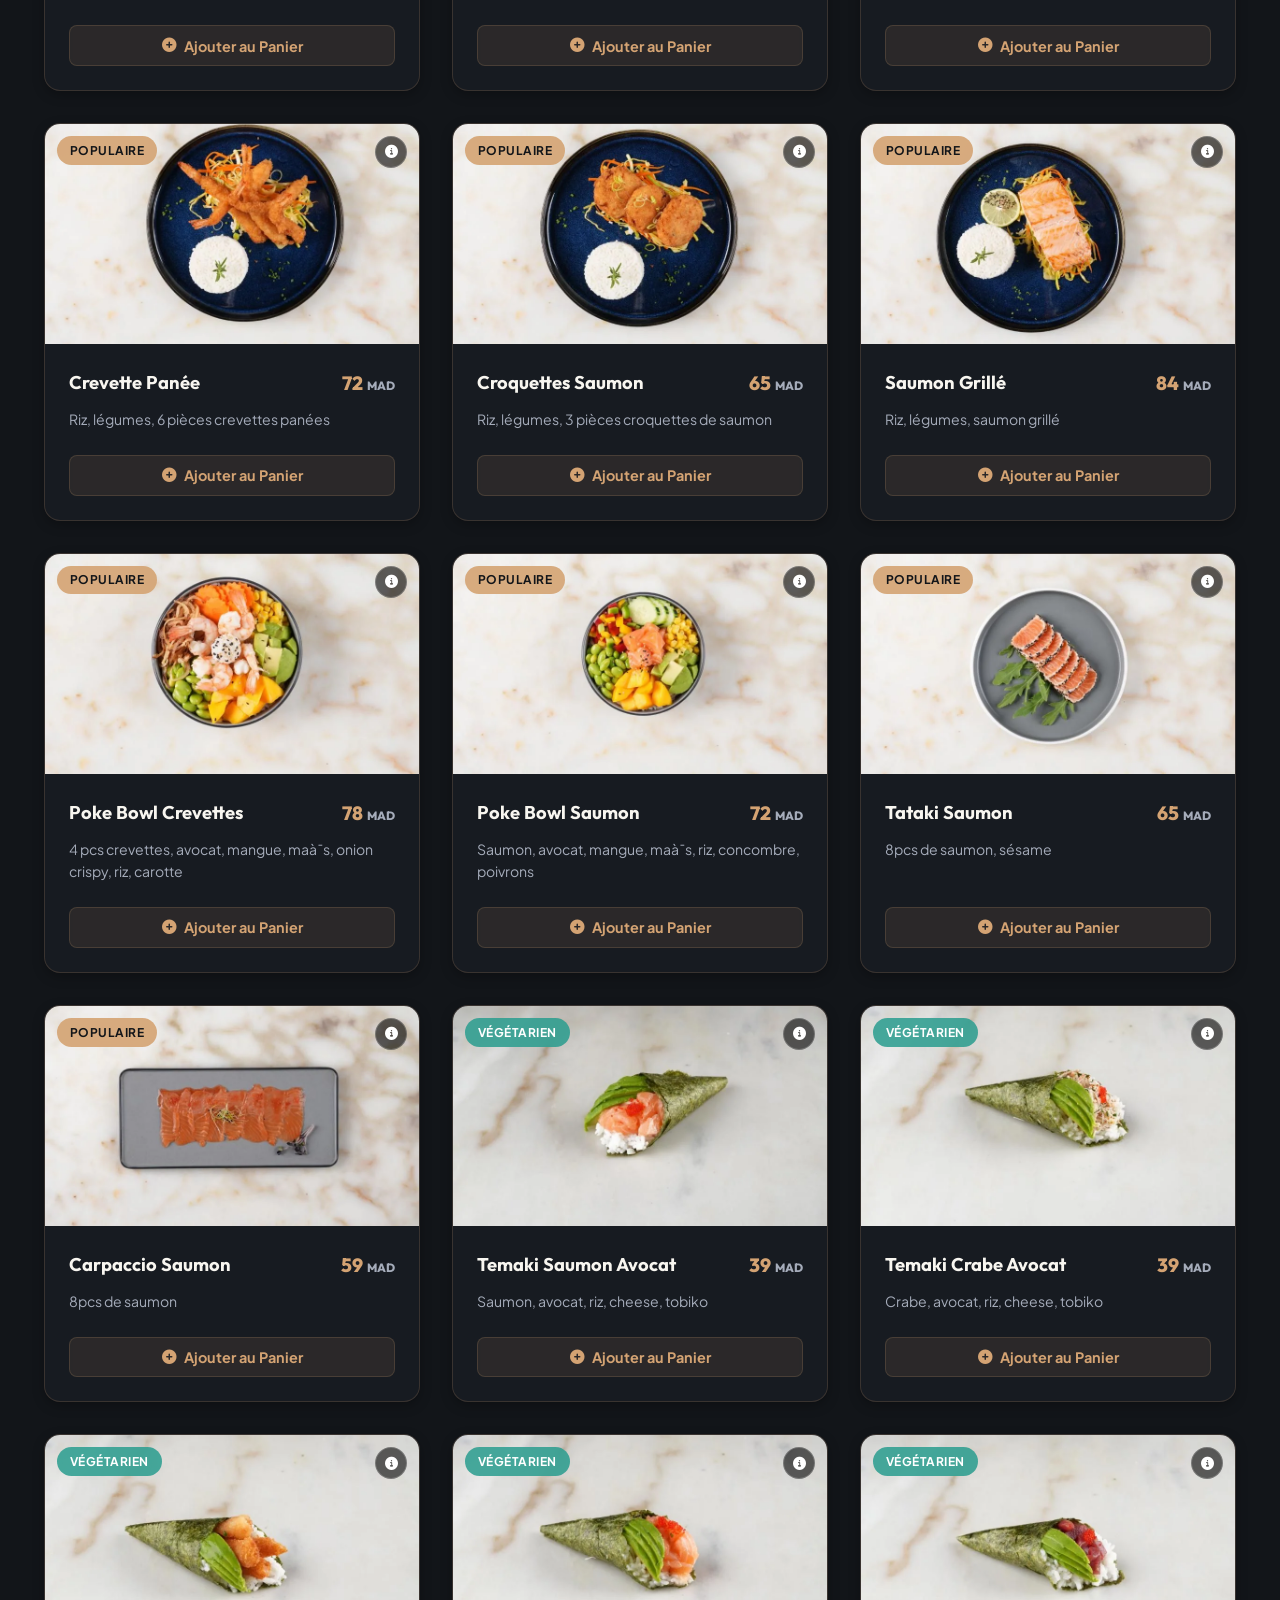
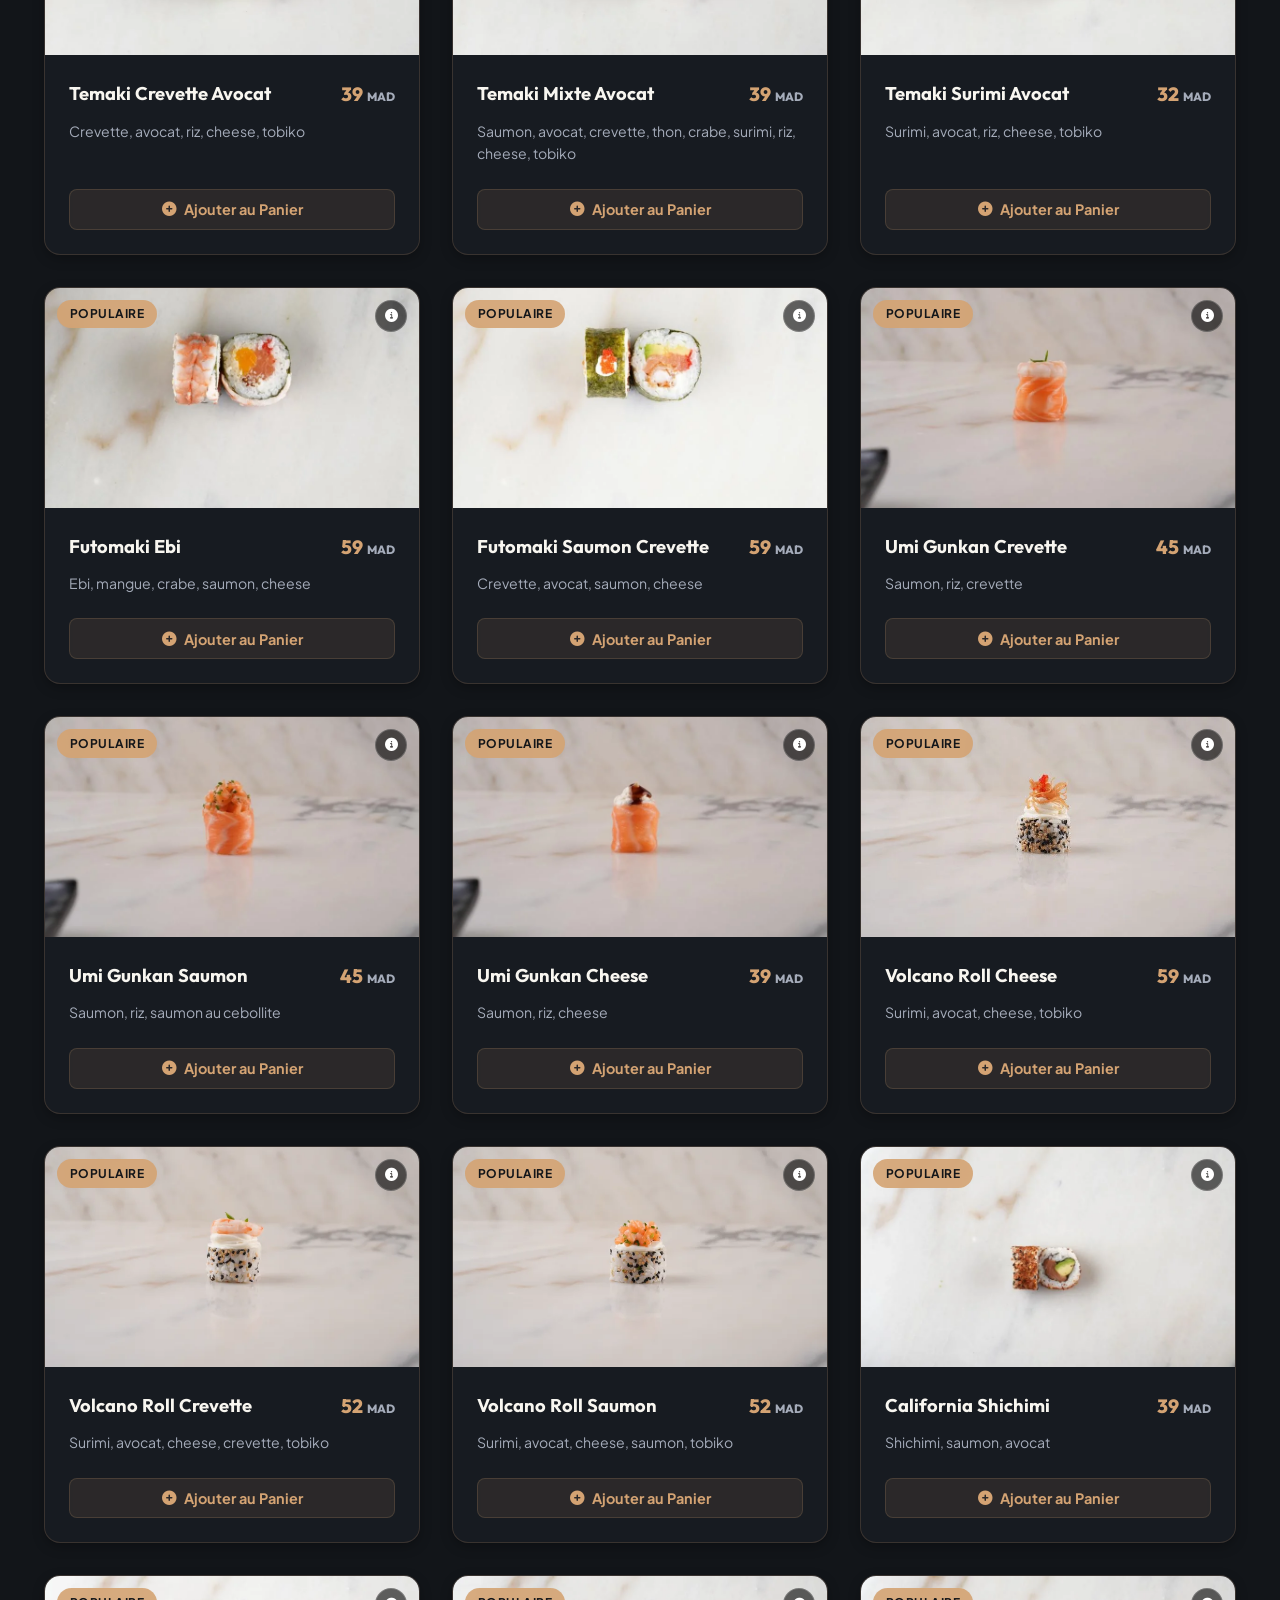
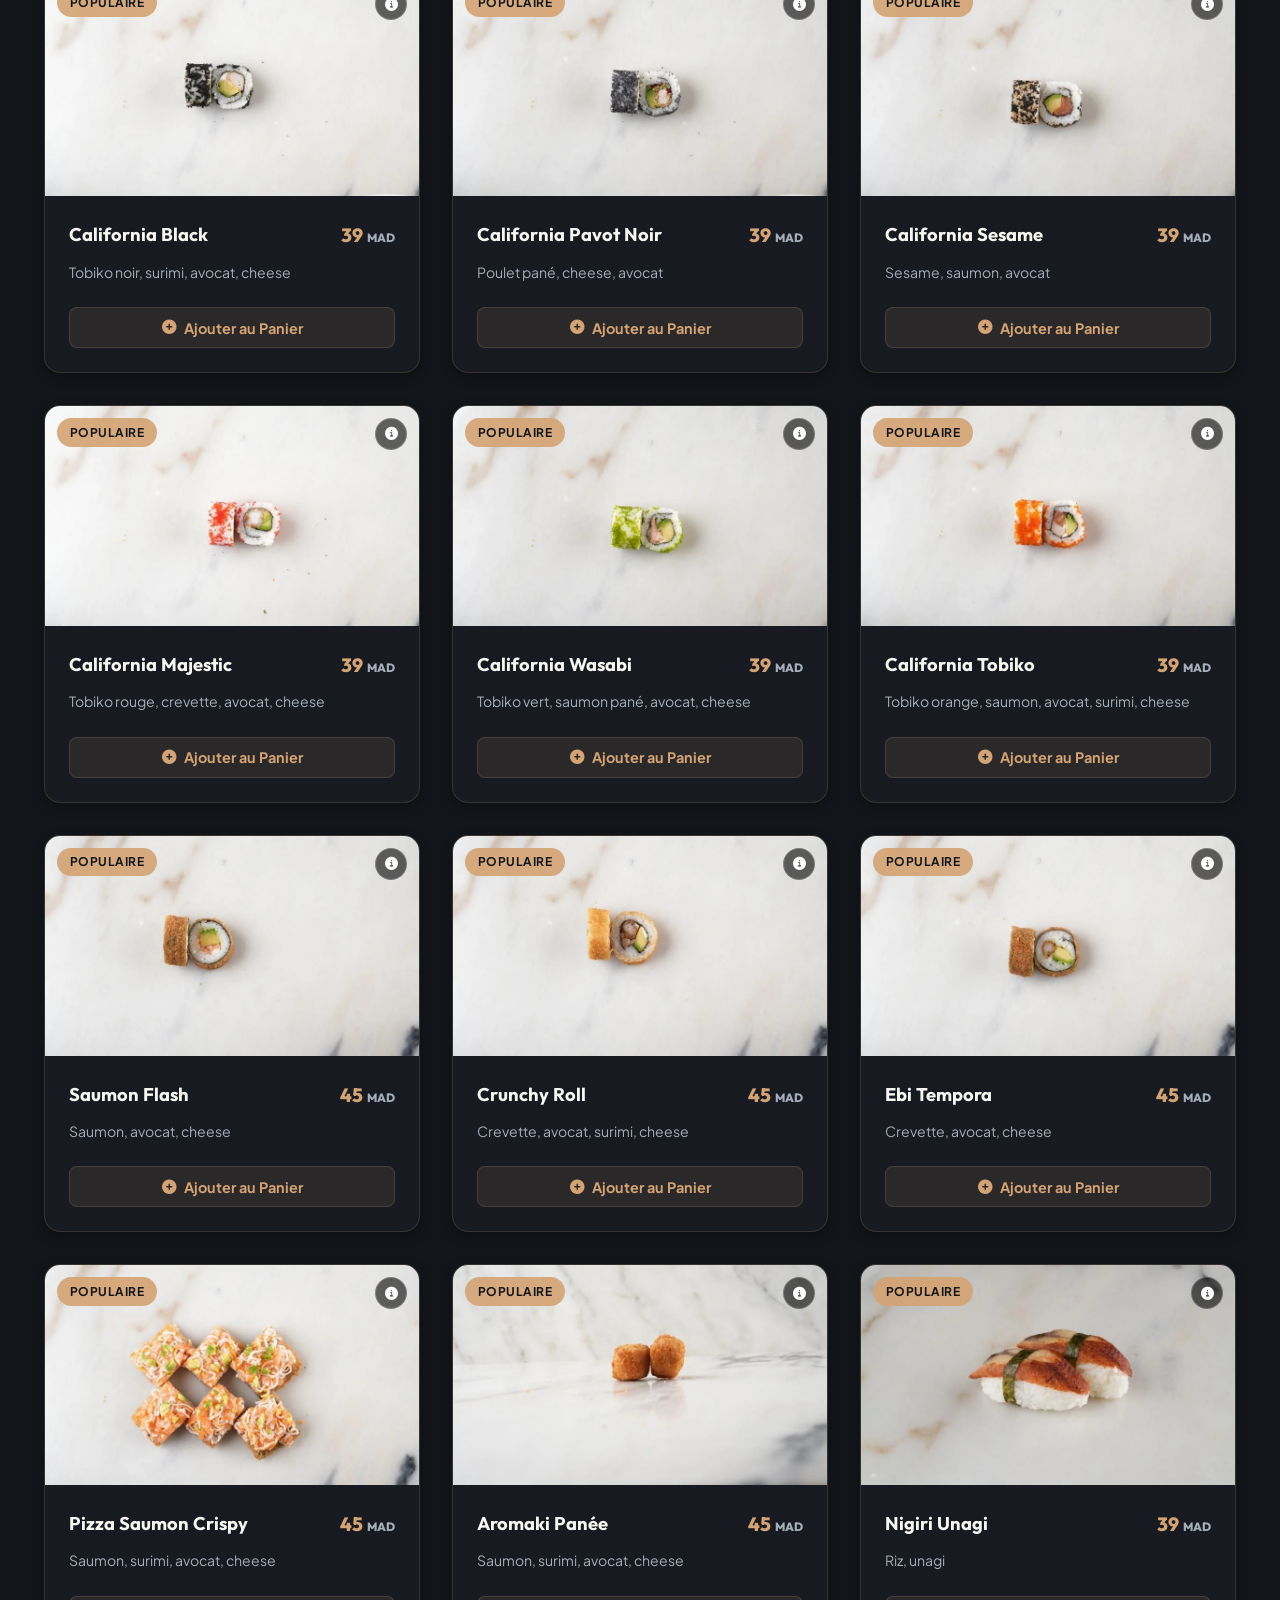
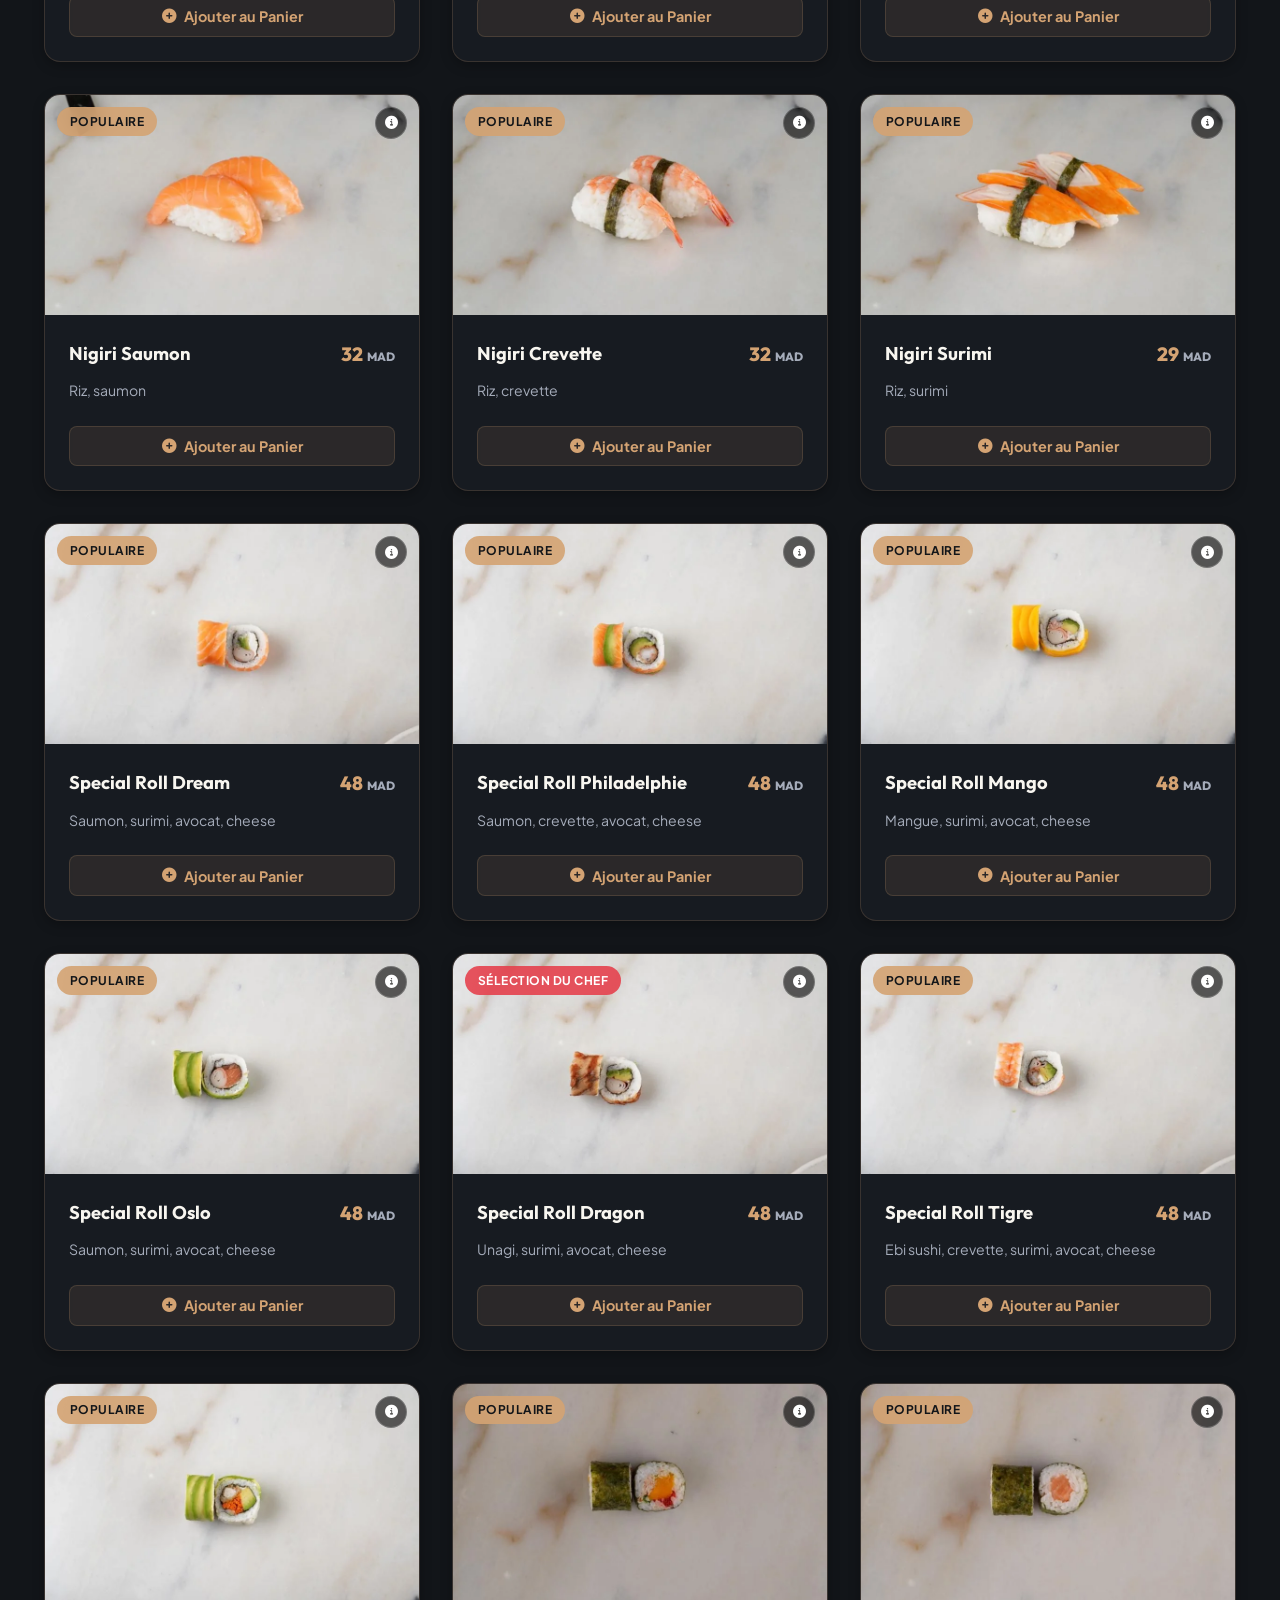
==== commit 4f7258ca: "Implement global audit enhancements: Sub-category chips, WebP images, dynamic SW cache, table QR aut" ====
--- a/index.html
+++ b/index.html
@@ -38,8 +38,12 @@
     "@type": "Restaurant",
     "name": "Café & Restaurant Sushi Arij",
     "url": "https://sushiarij.app/",
+    "hasMenu": "https://sushiarij.app/#menu",
     "image": "https://sushiarij.app/assets/hero_sushi_cafe.png",
     "telephone": "+212530007780",
+    "servesCuisine": ["Japanese", "Sushi", "Asian", "Café", "Breakfast"],
+    "priceRange": "$$",
+    "acceptsReservations": "True",
     "address": {
       "@type": "PostalAddress",
       "streetAddress": "Av. Hssaine",
@@ -60,8 +64,6 @@
         "closes": "23:30"
       }
     ],
-    "servesCuisine": ["Japanese", "Sushi", "Café", "Breakfast", "Moroccan"],
-    "priceRange": "MAD 20 - 150",
     "aggregateRating": {
       "@type": "AggregateRating",
       "ratingValue": "4.8",
@@ -321,17 +323,27 @@
         <button class="category-tab" data-category="desserts" data-i18n="cat_desserts">🍰 Desserts & Gourmandises</button>
       </div>
 
+      <!-- Sub-category quick filter chips (Phase 5) -->
+      <div class="sub-filter-wrapper">
+        <div id="sub-filter-chips" class="sub-filter-chips">
+          <!-- Dynamically populated by app.js based on active category -->
+        </div>
+      </div>
+
       <div class="menu-controls">
         <div class="search-box">
           <i class="fas fa-search"></i>
           <input type="text" id="menu-search" class="search-input" placeholder="Rechercher un plat, sushi, café..." data-i18n-placeholder="search_placeholder">
         </div>
 
-        <div class="filter-chips">
-          <button class="filter-chip active" data-filter="all" data-i18n="filter_all">Tous</button>
-          <button class="filter-chip" data-filter="chef" data-i18n="filter_chef">Sélection du Chef</button>
-          <button class="filter-chip" data-filter="popular" data-i18n="filter_popular">Populaire</button>
-          <button class="filter-chip" data-filter="veg" data-i18n="filter_veg">Végétarien</button>
+        <div style="display: flex; align-items: center; gap: 1rem; flex-wrap: wrap;">
+          <span id="menu-counter-badge" class="menu-counter-badge">115 plats disponibles</span>
+          <div class="filter-chips">
+            <button class="filter-chip active" data-filter="all" data-i18n="filter_all">Tous</button>
+            <button class="filter-chip" data-filter="chef" data-i18n="filter_chef">Sélection du Chef</button>
+            <button class="filter-chip" data-filter="popular" data-i18n="filter_popular">Populaire</button>
+            <button class="filter-chip" data-filter="veg" data-i18n="filter_veg">Végétarien</button>
+          </div>
         </div>
       </div>
 
@@ -449,6 +461,13 @@
             <span data-i18n="review3_role">Client Livraison • 5/5</span>
           </div>
         </div>
+      </div>
+
+      <div style="text-align: center; margin-top: 2rem;">
+        <a href="https://search.google.com/local/writereview?placeid=ChIJ5Y1VfhdApw0RXFxKR5U3gTs" target="_blank" class="btn-google-review">
+          <i class="fab fa-google"></i>
+          <span data-i18n="btn_leave_google_review">⭐ Laisser un Avis sur Google (5★)</span>
+        </a>
       </div>
     </div>
   </section>
@@ -578,6 +597,12 @@
         <span id="cart-subtotal-val">0 MAD</span>
       </div>
 
+      <!-- Table Detected Alert Banner -->
+      <div id="cart-table-banner" class="table-detected-banner" style="display: none;">
+        <i class="fas fa-qrcode"></i>
+        <span id="cart-table-text">Table T1 Détectée</span>
+      </div>
+
       <!-- Promo Code / Coupon Box -->
       <div style="display: flex; gap: 0.5rem; margin-bottom: 1.2rem;">
         <input type="text" id="cart-coupon-input" class="form-input" placeholder="Code Promo (ex: ARIJ10)" style="font-size: 0.8rem; padding: 0.5rem;">
@@ -588,21 +613,38 @@
         <label data-i18n="cart_option_label">Mode de Commande :</label>
         <div class="options-group">
           <label>
-            <input type="radio" name="cart-order-type" value="dine-in">
+            <input type="radio" name="cart-order-type" value="dine-in" id="order-type-dinein">
             <span data-i18n="cart_opt_dinein">Sur Place</span>
           </label>
           <label>
-            <input type="radio" name="cart-order-type" value="takeaway" checked>
+            <input type="radio" name="cart-order-type" value="takeaway" id="order-type-takeaway" checked>
             <span data-i18n="cart_opt_takeaway">À Emporter</span>
           </label>
           <label>
-            <input type="radio" name="cart-order-type" value="delivery">
+            <input type="radio" name="cart-order-type" value="delivery" id="order-type-delivery">
             <span data-i18n="cart_opt_delivery">Livraison</span>
           </label>
         </div>
       </div>
 
-      <textarea id="cart-notes" class="cart-notes-input" rows="2" placeholder="Notes pour le chef..." data-i18n-placeholder="cart_notes_placeholder"></textarea>
+      <!-- Preferred Pickup Time (for Takeaway) -->
+      <div id="pickup-time-container" style="margin-bottom: 1rem; display: none;">
+        <label data-i18n="lbl_pickup_time" style="font-size: 0.82rem; color: var(--text-muted); margin-bottom: 0.3rem; display: block;">Heure de retrait souhaitée :</label>
+        <select id="cart-pickup-time" class="form-input" style="font-size: 0.85rem; padding: 0.5rem;">
+          <option value="ASAP" data-i18n="pickup_asap">Dès que possible (~20-30 min)</option>
+          <option value="Dans 45 min">Dans 45 min</option>
+          <option value="Dans 1 heure">Dans 1 heure</option>
+          <option value="À midi (12:30)">À midi (12:30)</option>
+          <option value="Ce soir (20:00)">Ce soir (20:00)</option>
+          <option value="Ce soir (21:00)">Ce soir (21:00)</option>
+        </select>
+      </div>
+
+      <!-- Chef Notes -->
+      <div style="margin-bottom: 1rem;">
+        <label data-i18n="lbl_chef_notes" style="font-size: 0.82rem; color: var(--text-muted); margin-bottom: 0.3rem; display: block;">Instructions spéciales pour le Chef :</label>
+        <textarea id="cart-notes" class="cart-notes-input" rows="2" placeholder="Ex: Sans gingembre, sauce soja sucrée supplémentaire..." data-i18n-placeholder="placeholder_chef_notes"></textarea>
+      </div>
 
       <button class="btn-whatsapp" id="cart-submit-btn" style="width: 100%; justify-content: center;">
         <i class="fab fa-whatsapp"></i>
--- a/css/styles.css
+++ b/css/styles.css
@@ -702,7 +702,7 @@
   justify-content: center;
   gap: 0.75rem;
   flex-wrap: wrap;
-  margin-bottom: 2rem;
+  margin-bottom: 1.2rem;
 }
 
 .category-tab {
@@ -723,6 +723,116 @@
   color: #121519;
   border-color: var(--accent-gold);
   box-shadow: 0 4px 16px var(--accent-gold-glow);
+}
+
+/* Sub-category Filter Chips (Phase 5 Enhancements) */
+.sub-filter-wrapper {
+  margin-bottom: 2rem;
+  overflow-x: auto;
+  padding-bottom: 0.5rem;
+  -webkit-overflow-scrolling: touch;
+  scrollbar-width: thin;
+  scrollbar-color: var(--accent-gold) transparent;
+}
+
+.sub-filter-chips {
+  display: flex;
+  justify-content: center;
+  gap: 0.5rem;
+  flex-wrap: nowrap;
+  min-width: min-content;
+}
+
+@media (max-width: 768px) {
+  .sub-filter-chips {
+    justify-content: flex-start;
+    padding: 0 0.5rem;
+  }
+}
+
+.sub-chip {
+  background: rgba(255, 255, 255, 0.03);
+  border: 1px solid rgba(212, 163, 115, 0.15);
+  color: var(--text-muted);
+  font-size: 0.82rem;
+  font-weight: 600;
+  padding: 0.4rem 1rem;
+  border-radius: var(--radius-pill);
+  cursor: pointer;
+  white-space: nowrap;
+  transition: var(--transition);
+  display: inline-flex;
+  align-items: center;
+  gap: 0.4rem;
+}
+
+.sub-chip:hover {
+  background: rgba(212, 163, 115, 0.1);
+  border-color: var(--accent-gold);
+  color: var(--text-main);
+}
+
+.sub-chip.active {
+  background: rgba(212, 163, 115, 0.2);
+  border-color: var(--accent-gold);
+  color: var(--accent-gold);
+  font-weight: 700;
+  box-shadow: 0 0 14px rgba(212, 163, 115, 0.25);
+}
+
+.menu-counter-badge {
+  display: inline-flex;
+  align-items: center;
+  gap: 0.4rem;
+  background: rgba(212, 163, 115, 0.12);
+  color: var(--accent-gold);
+  border: 1px solid rgba(212, 163, 115, 0.25);
+  font-size: 0.78rem;
+  font-weight: 700;
+  padding: 0.3rem 0.8rem;
+  border-radius: var(--radius-pill);
+}
+
+/* Table Detected Banner in Cart & Hero */
+.table-detected-banner {
+  background: linear-gradient(135deg, rgba(212, 163, 115, 0.2), rgba(198, 139, 89, 0.1));
+  border: 1px solid var(--accent-gold);
+  border-radius: var(--radius-sm);
+  padding: 0.75rem 1rem;
+  margin-bottom: 1rem;
+  display: flex;
+  align-items: center;
+  gap: 0.75rem;
+  font-size: 0.88rem;
+  color: var(--accent-gold);
+  font-weight: 700;
+}
+
+.table-detected-banner i {
+  font-size: 1.2rem;
+  animation: pulse 2s infinite;
+}
+
+/* Google Review CTA Button */
+.btn-google-review {
+  display: inline-flex;
+  align-items: center;
+  gap: 0.6rem;
+  background: linear-gradient(135deg, #f39c12, #e67e22);
+  color: #fff;
+  font-weight: 700;
+  font-size: 0.9rem;
+  padding: 0.7rem 1.4rem;
+  border-radius: var(--radius-pill);
+  box-shadow: 0 4px 16px rgba(243, 156, 18, 0.35);
+  transition: var(--transition);
+  margin-top: 1.5rem;
+}
+
+.btn-google-review:hover {
+  transform: translateY(-2px);
+  box-shadow: 0 6px 20px rgba(243, 156, 18, 0.5);
+  color: #fff;
 }
 
 .menu-controls {
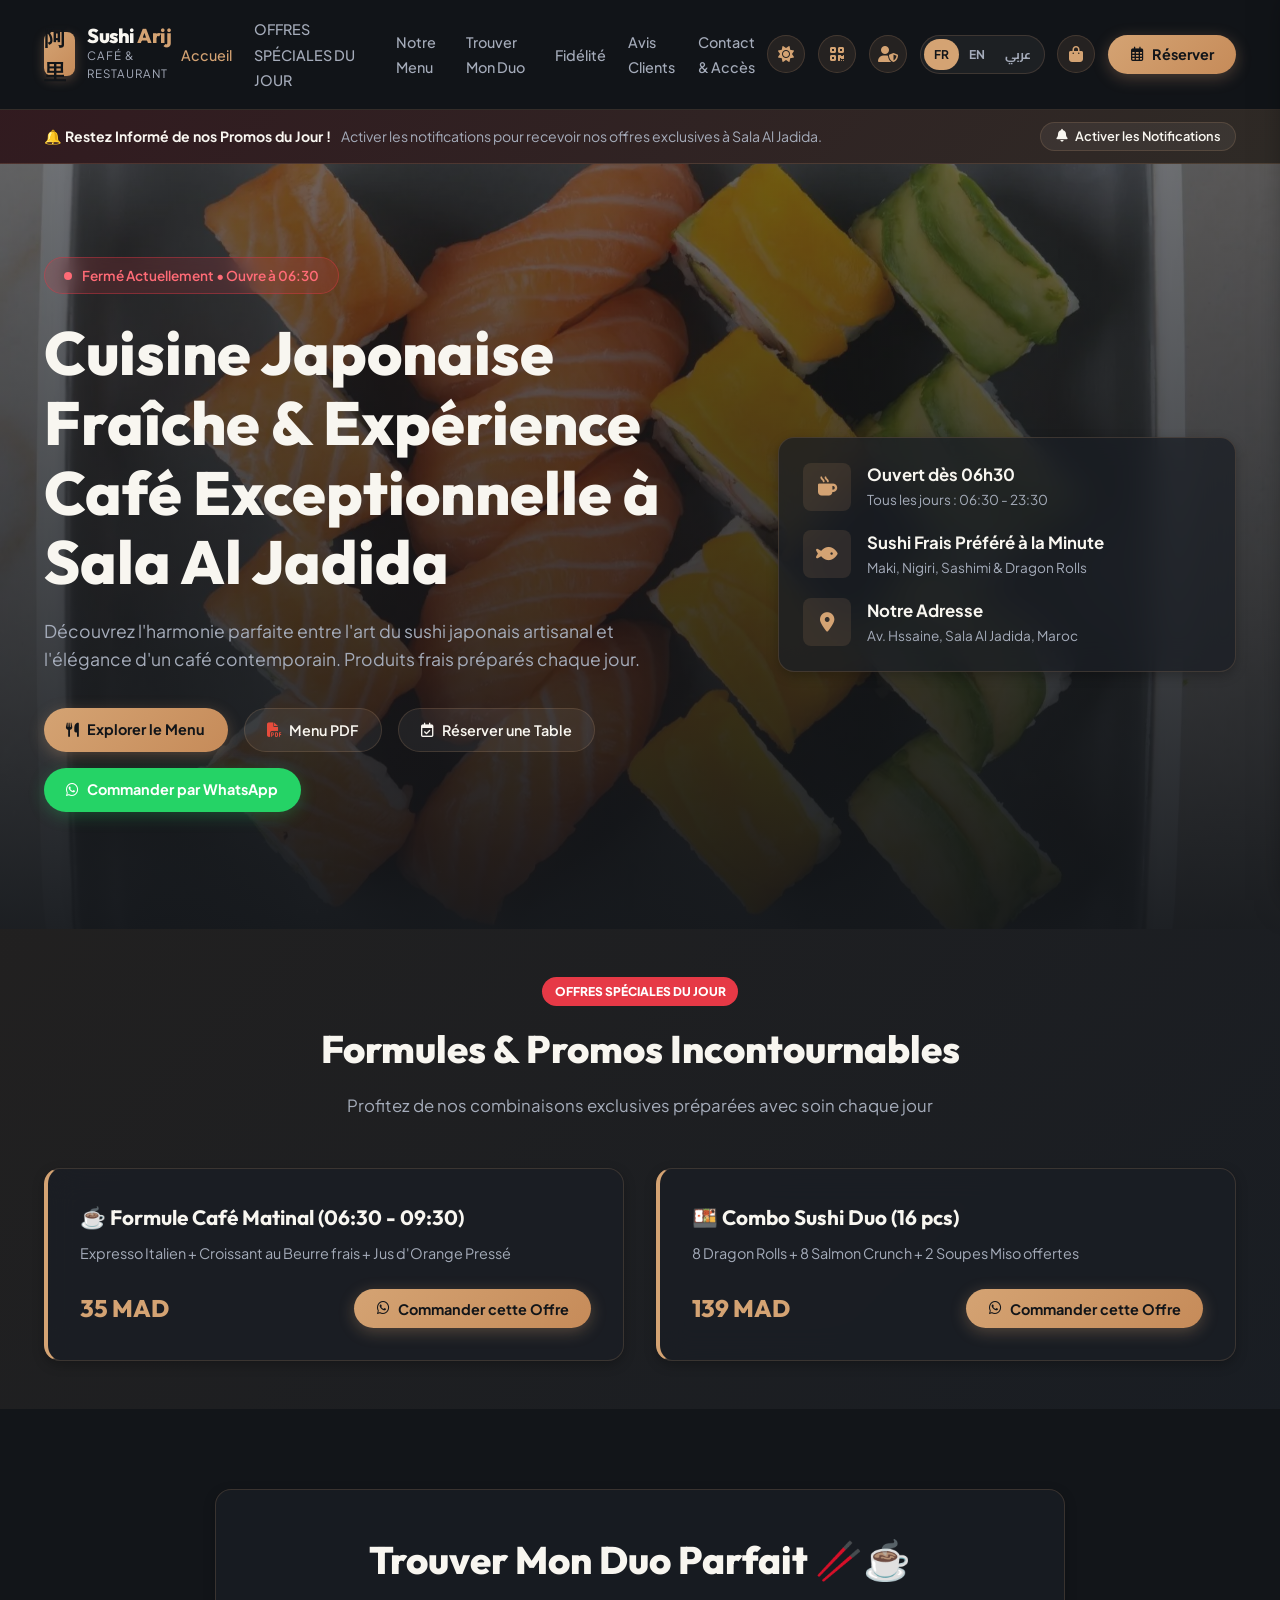
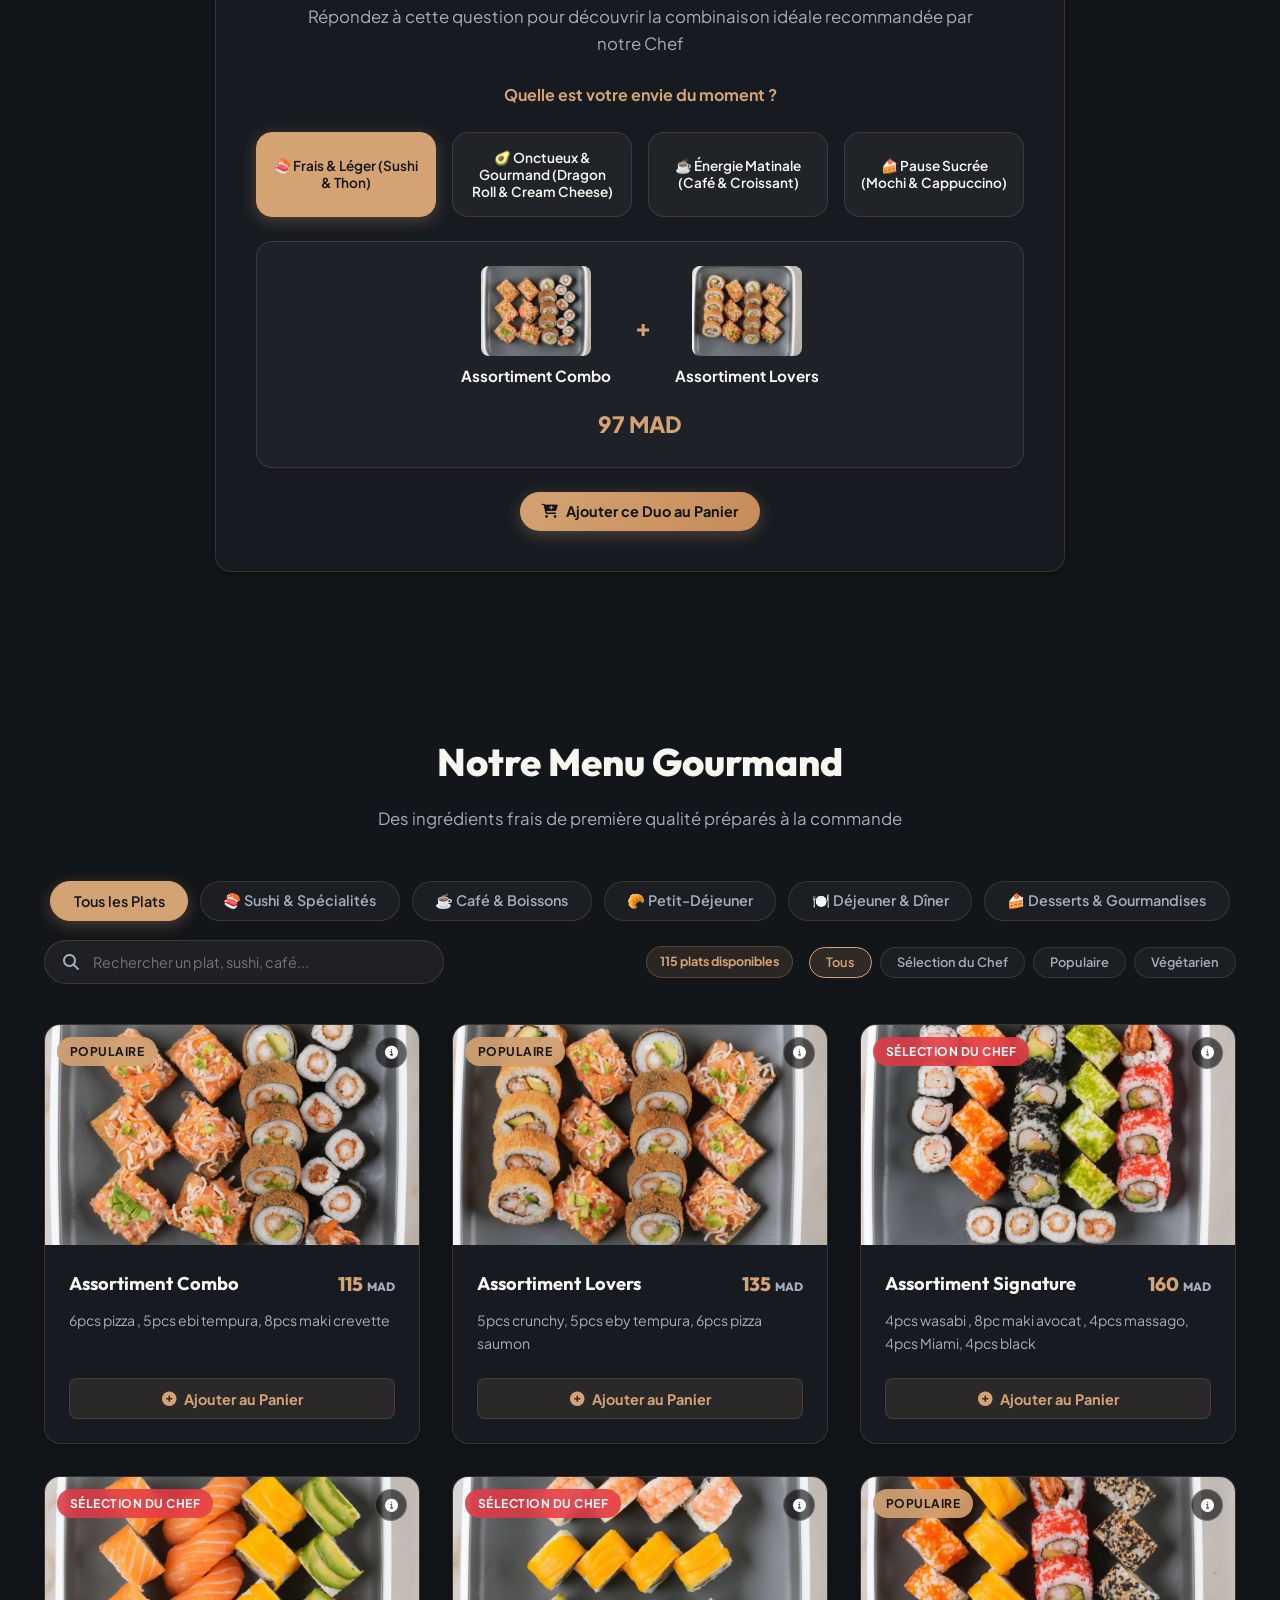
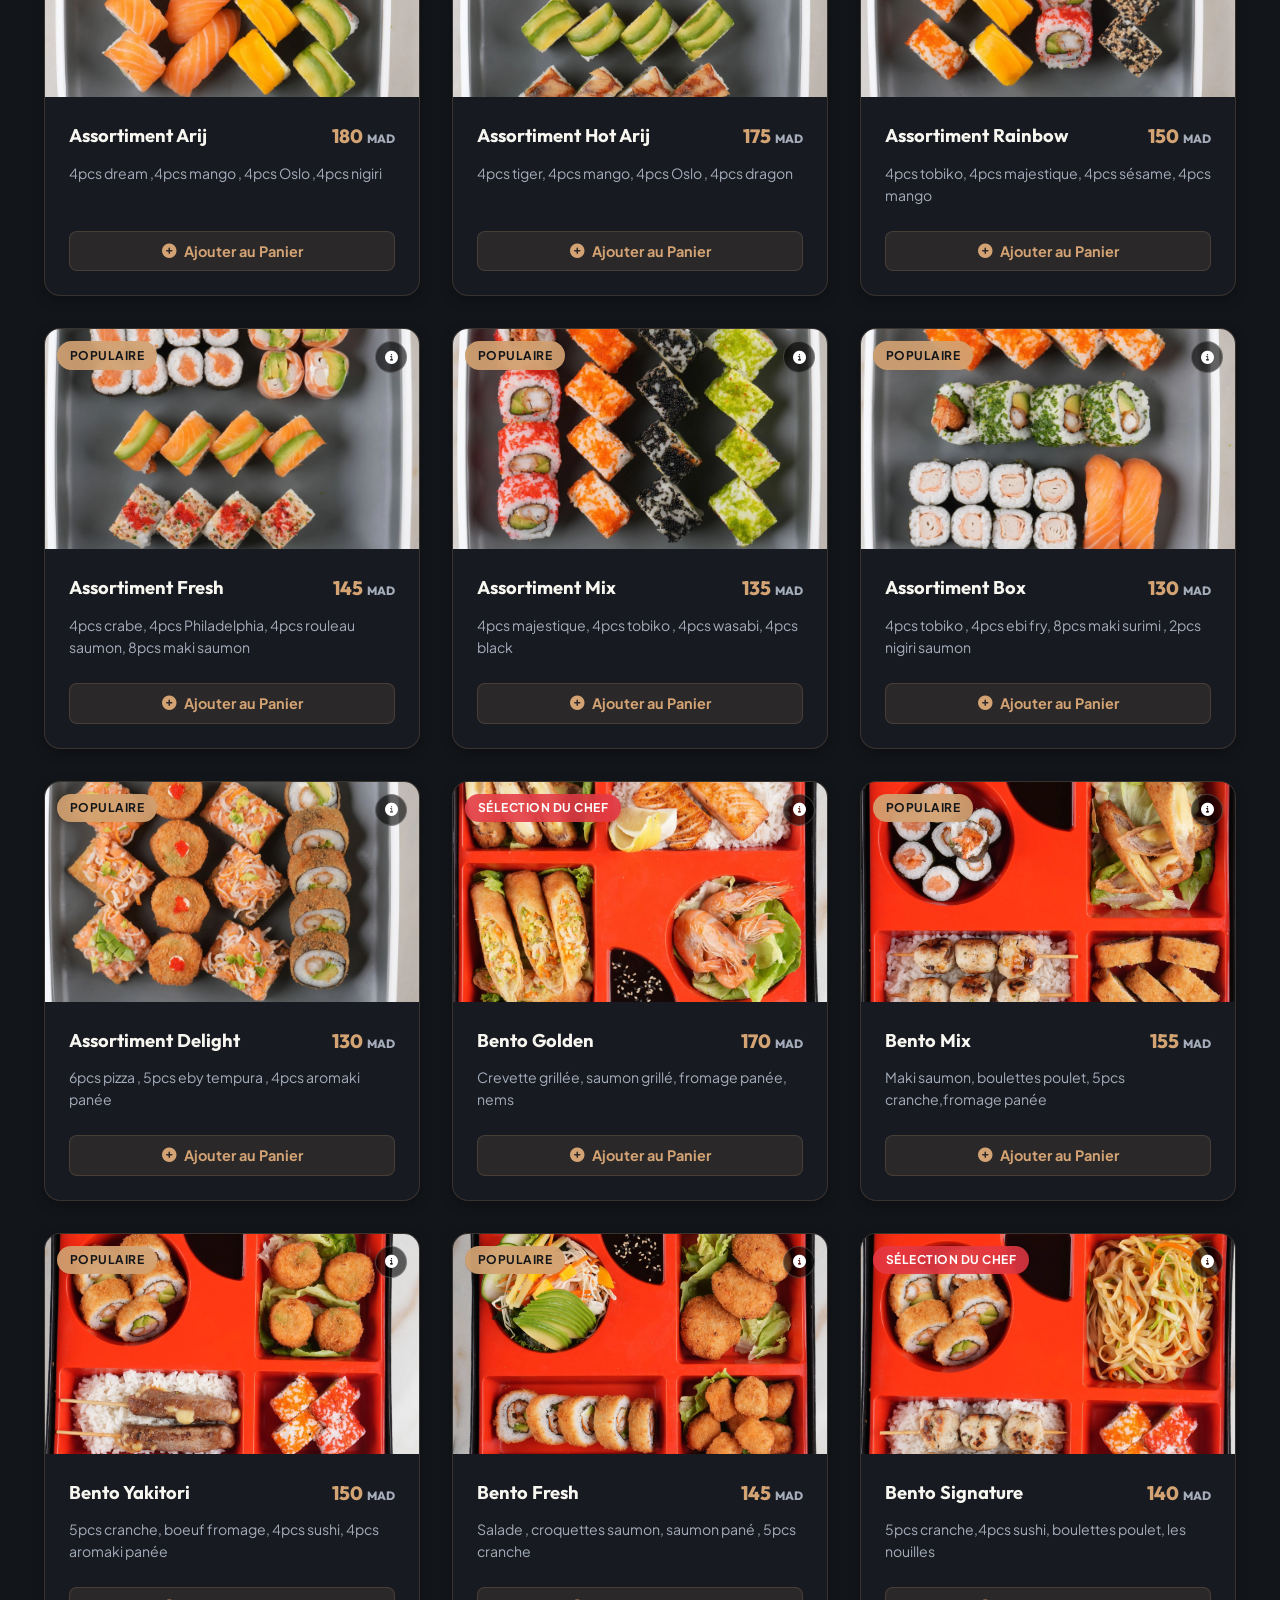
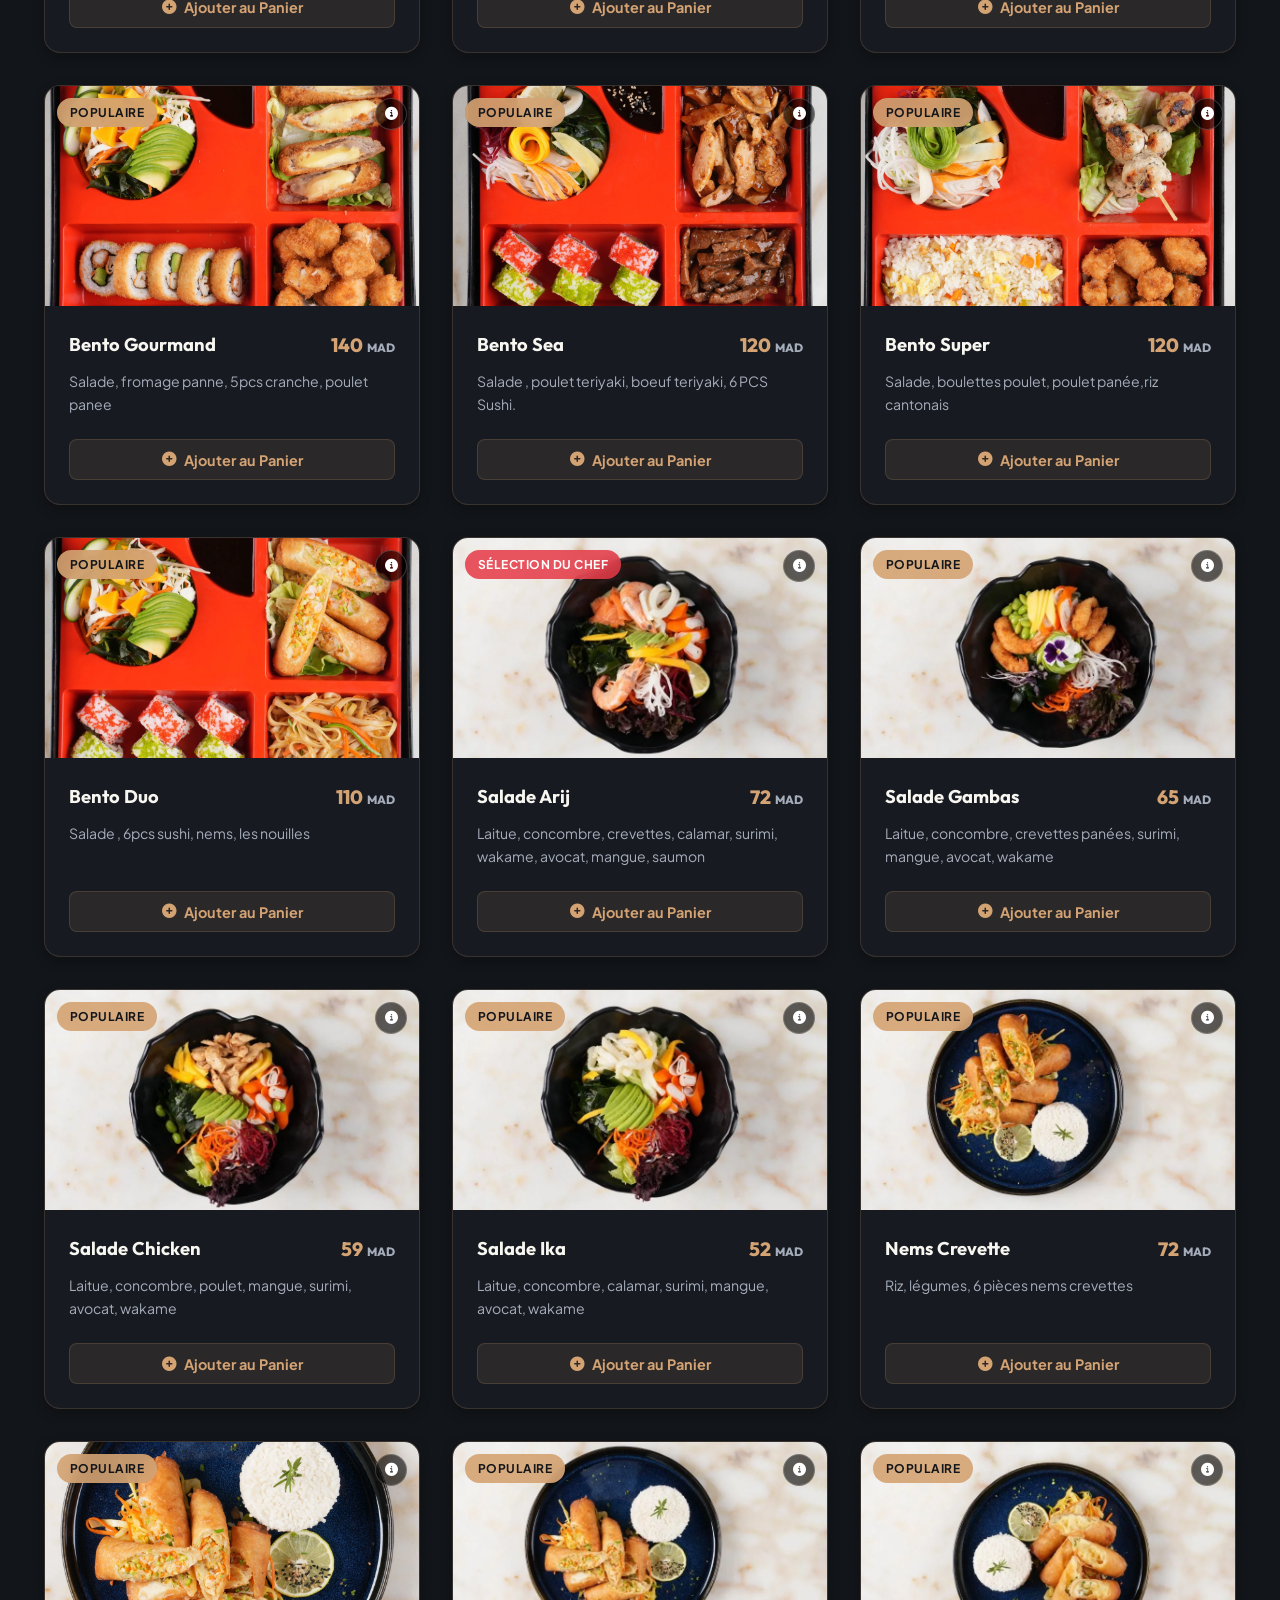
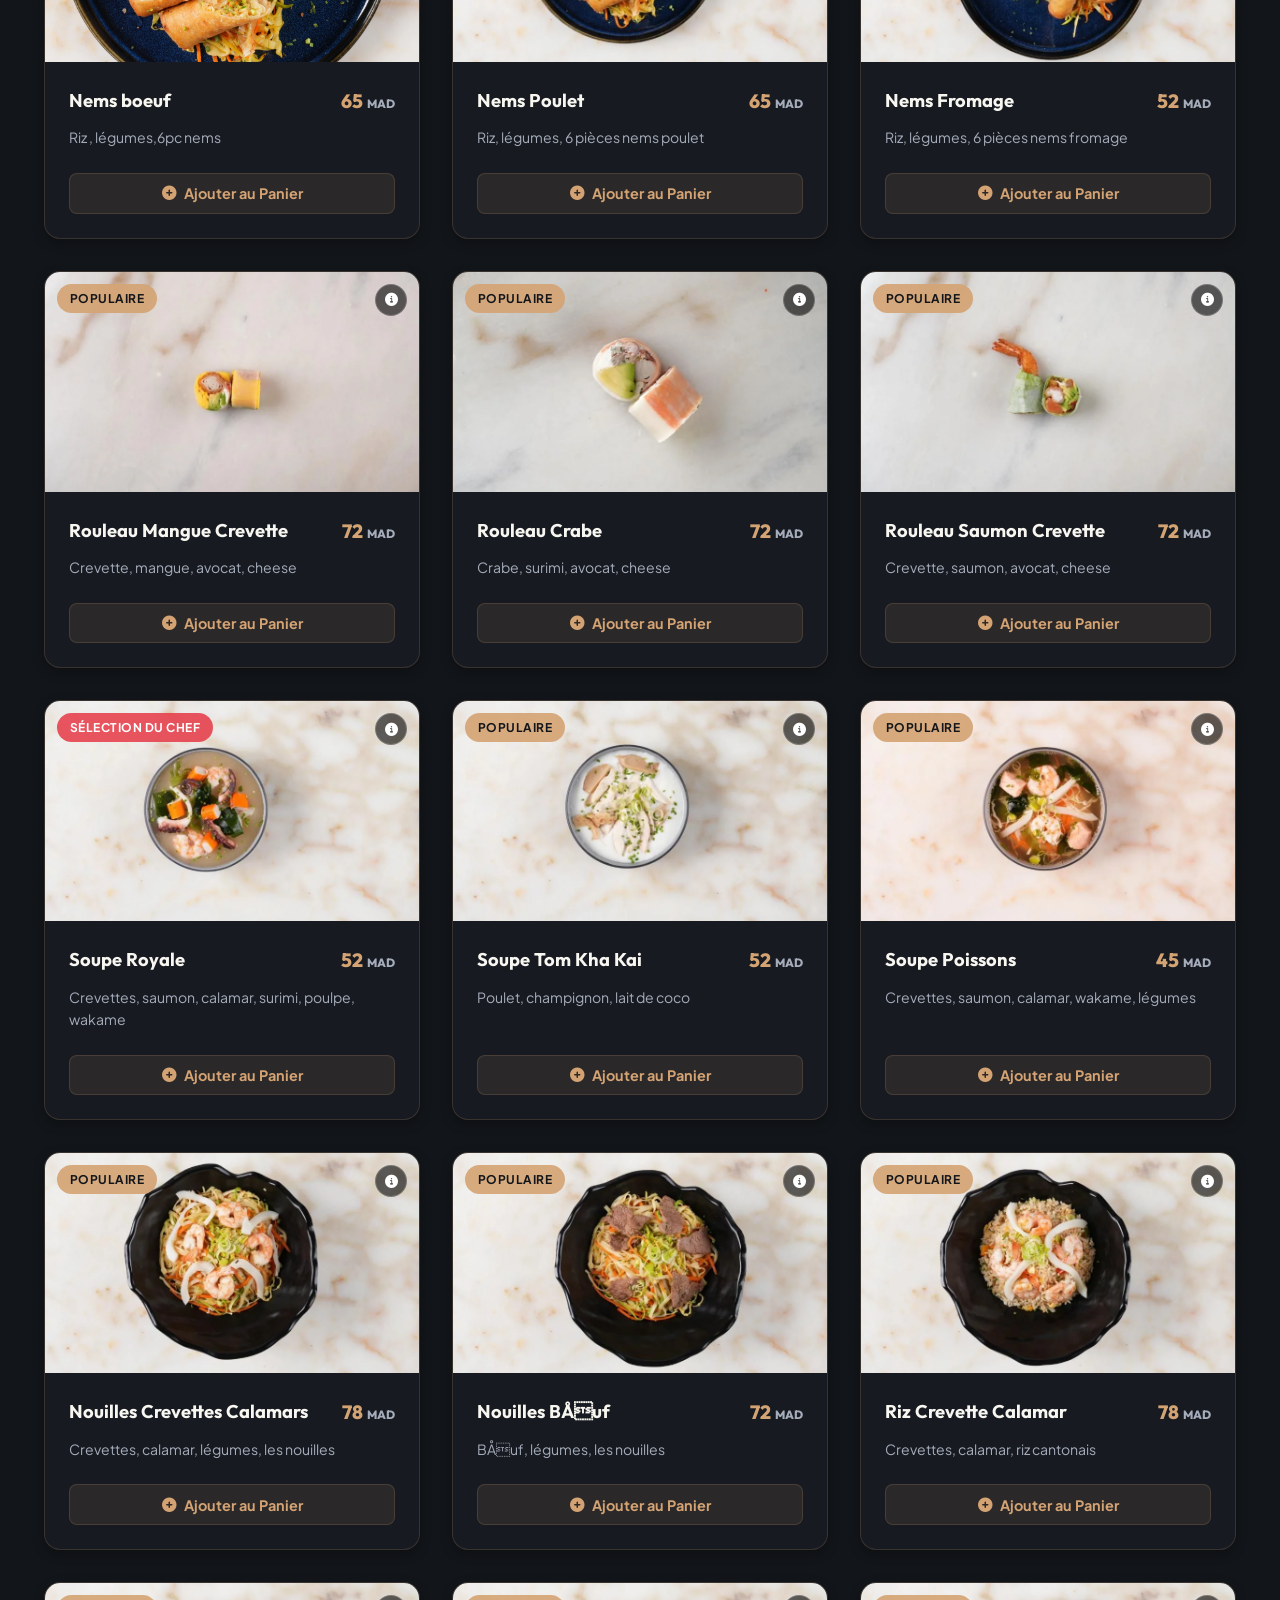
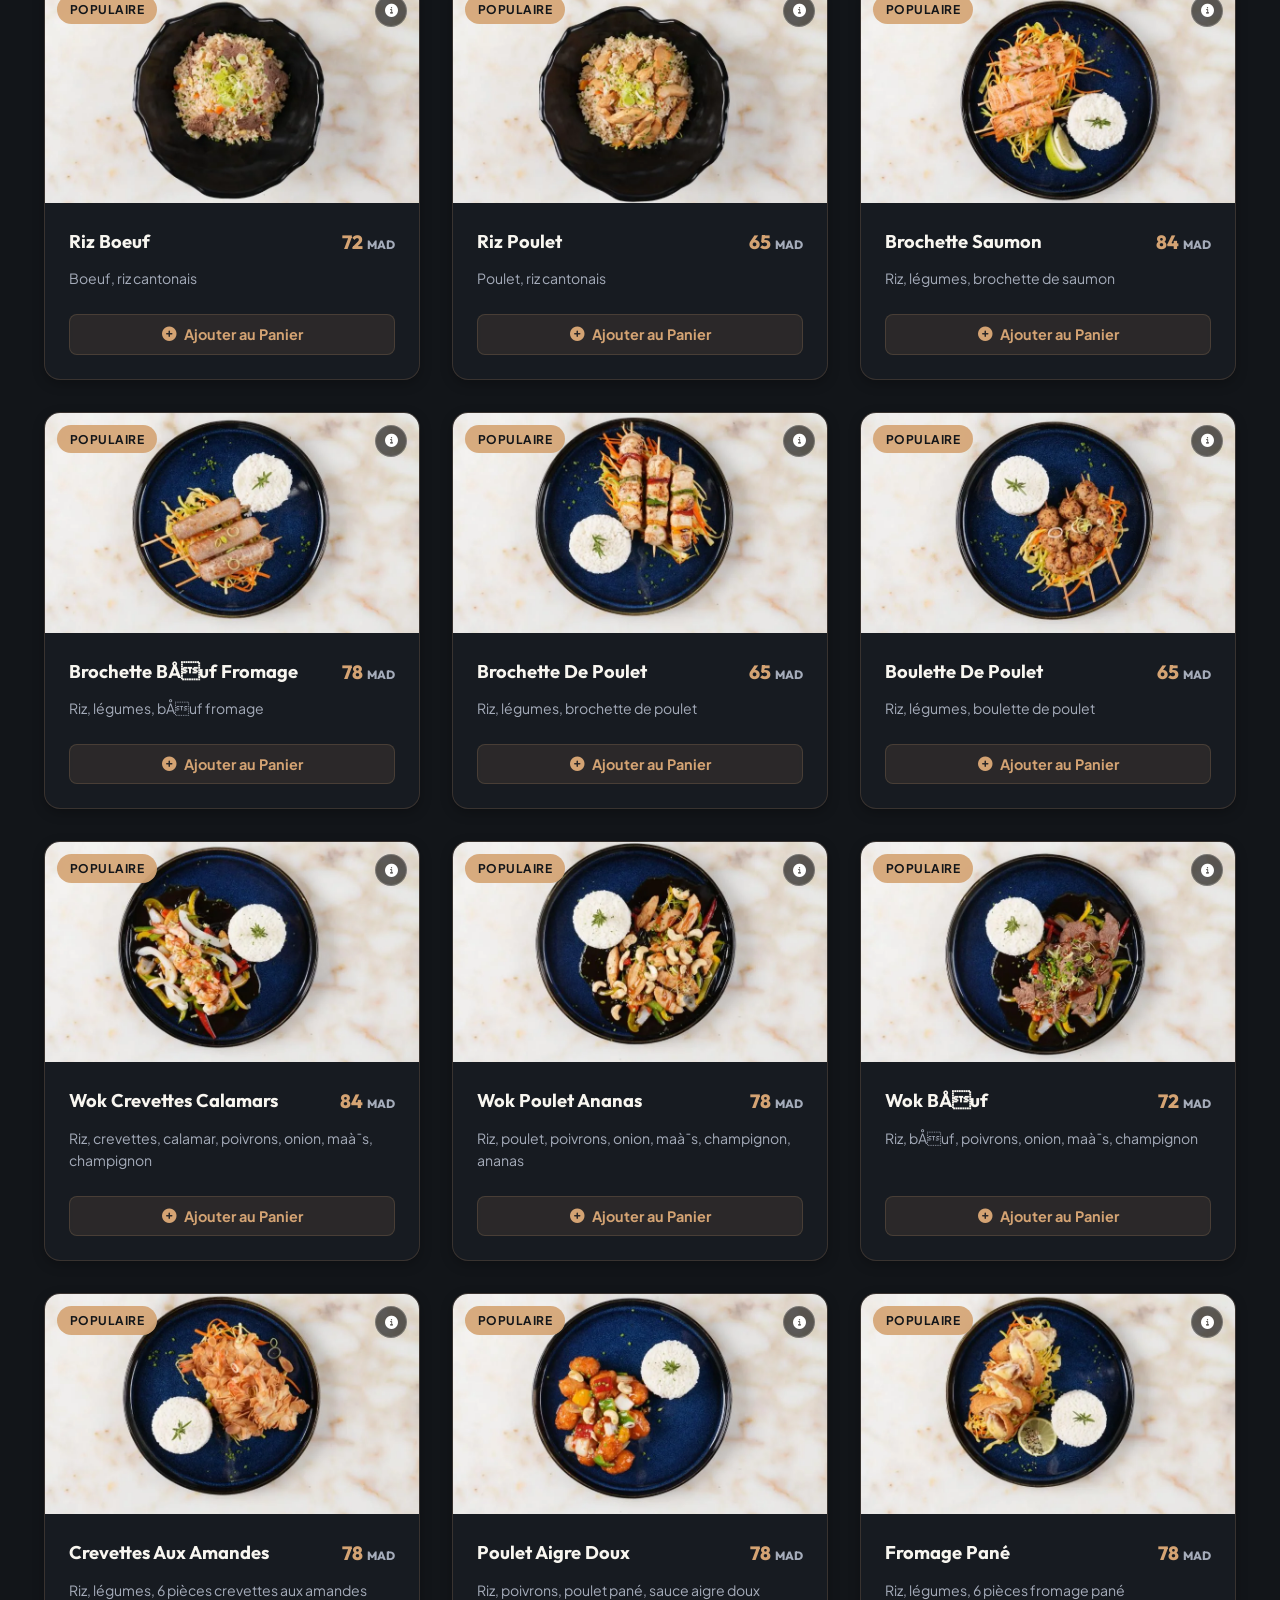
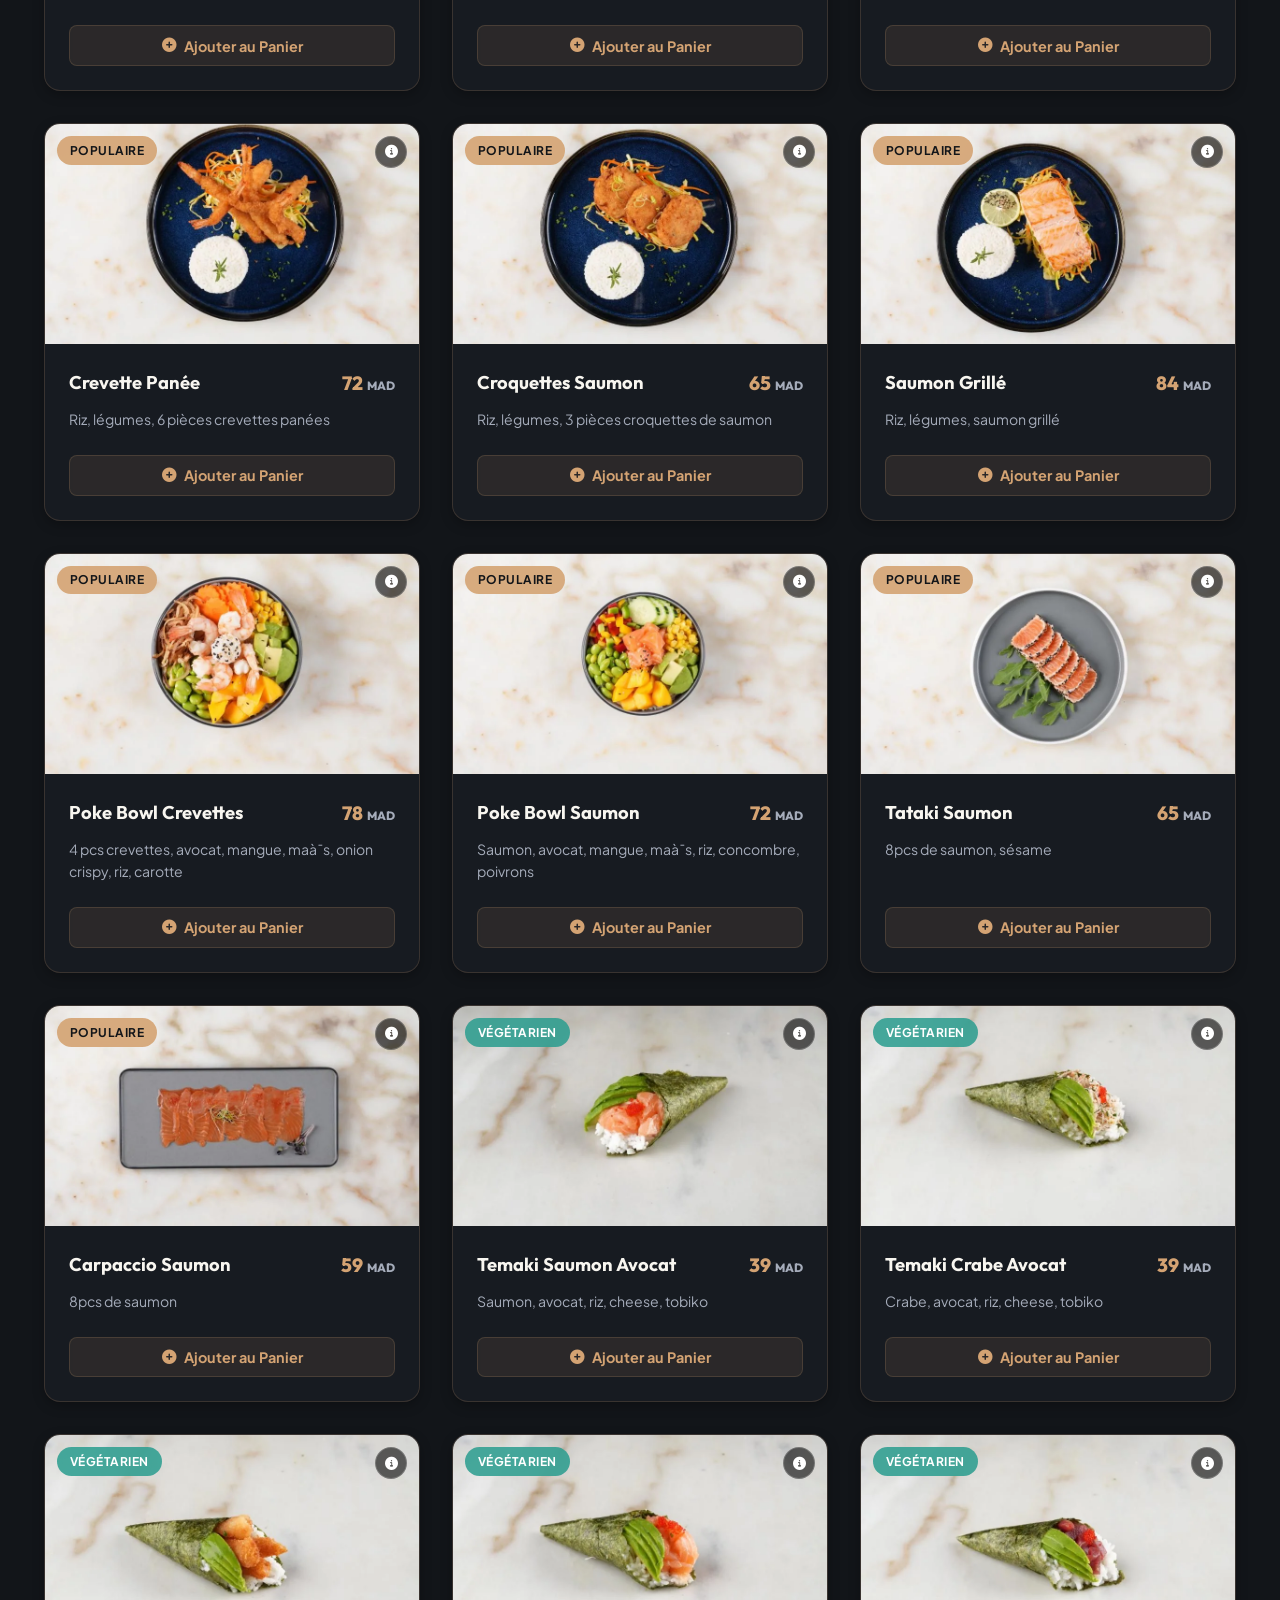
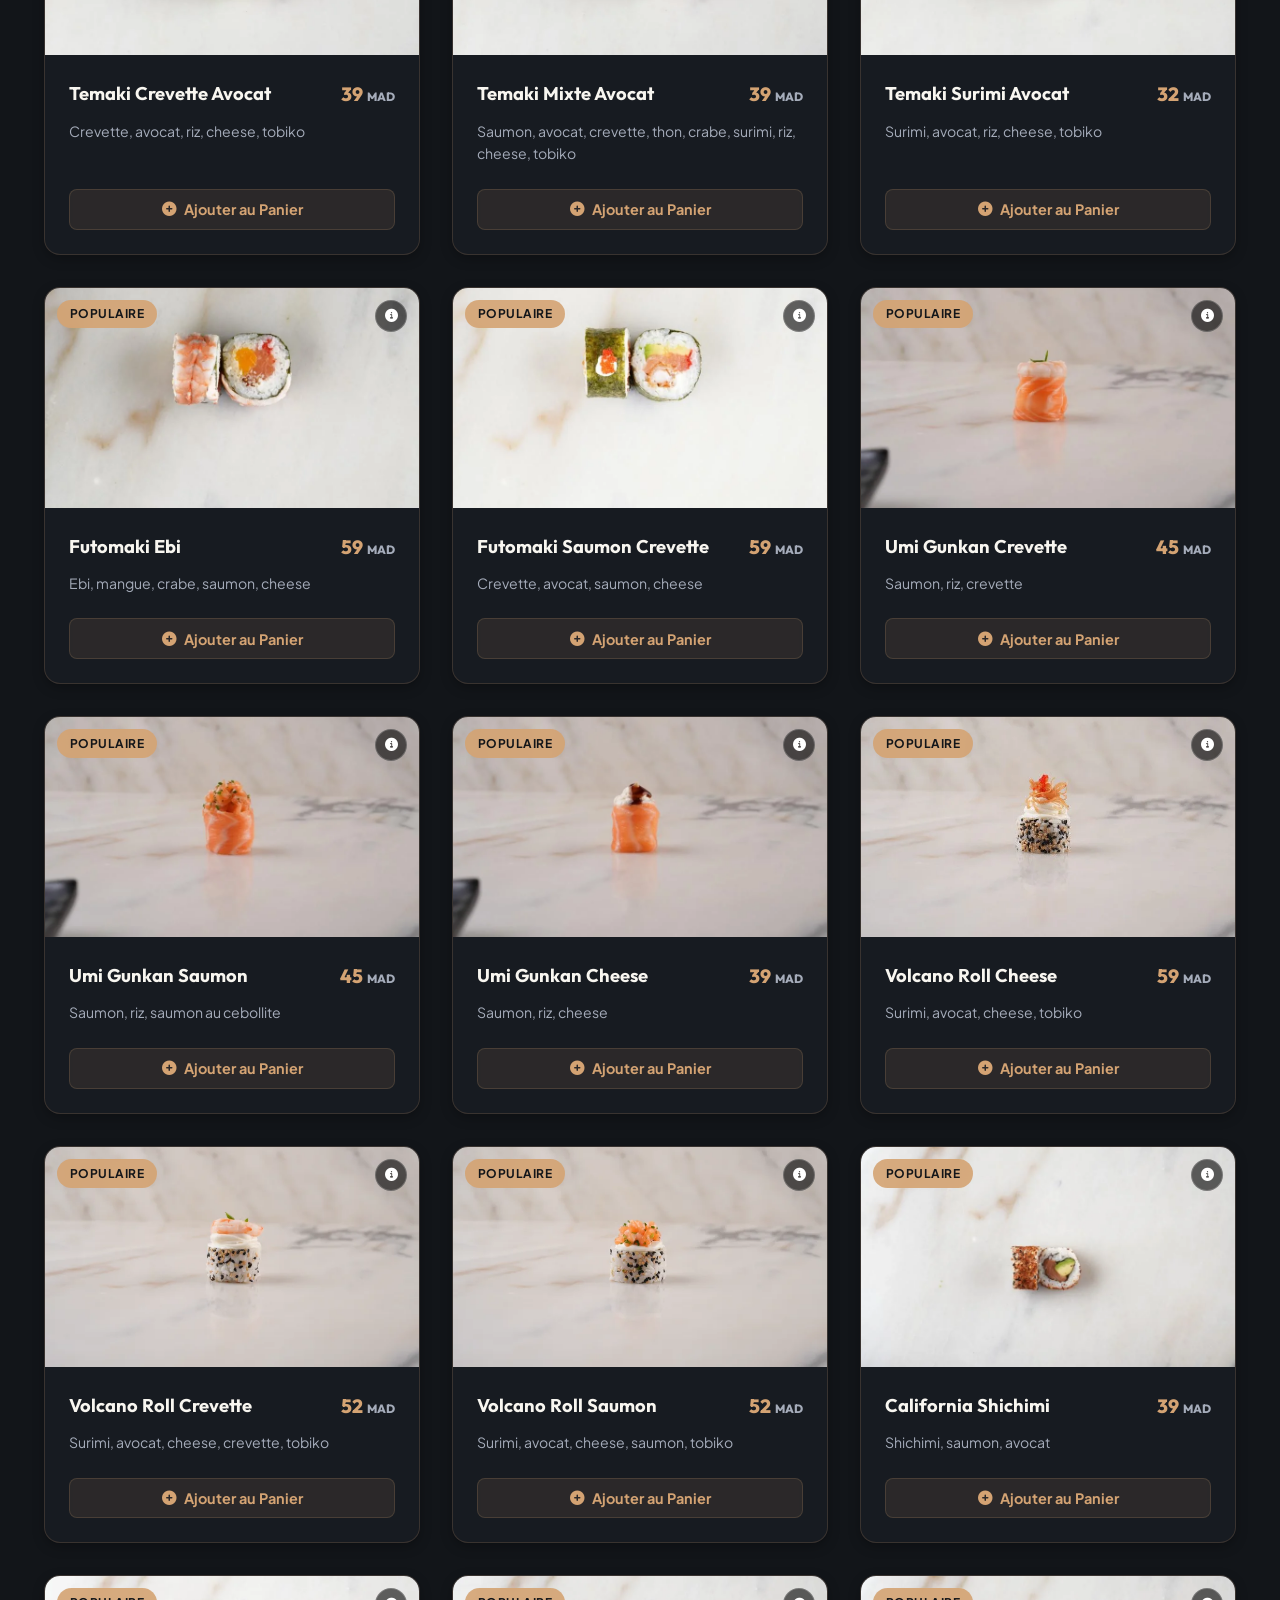
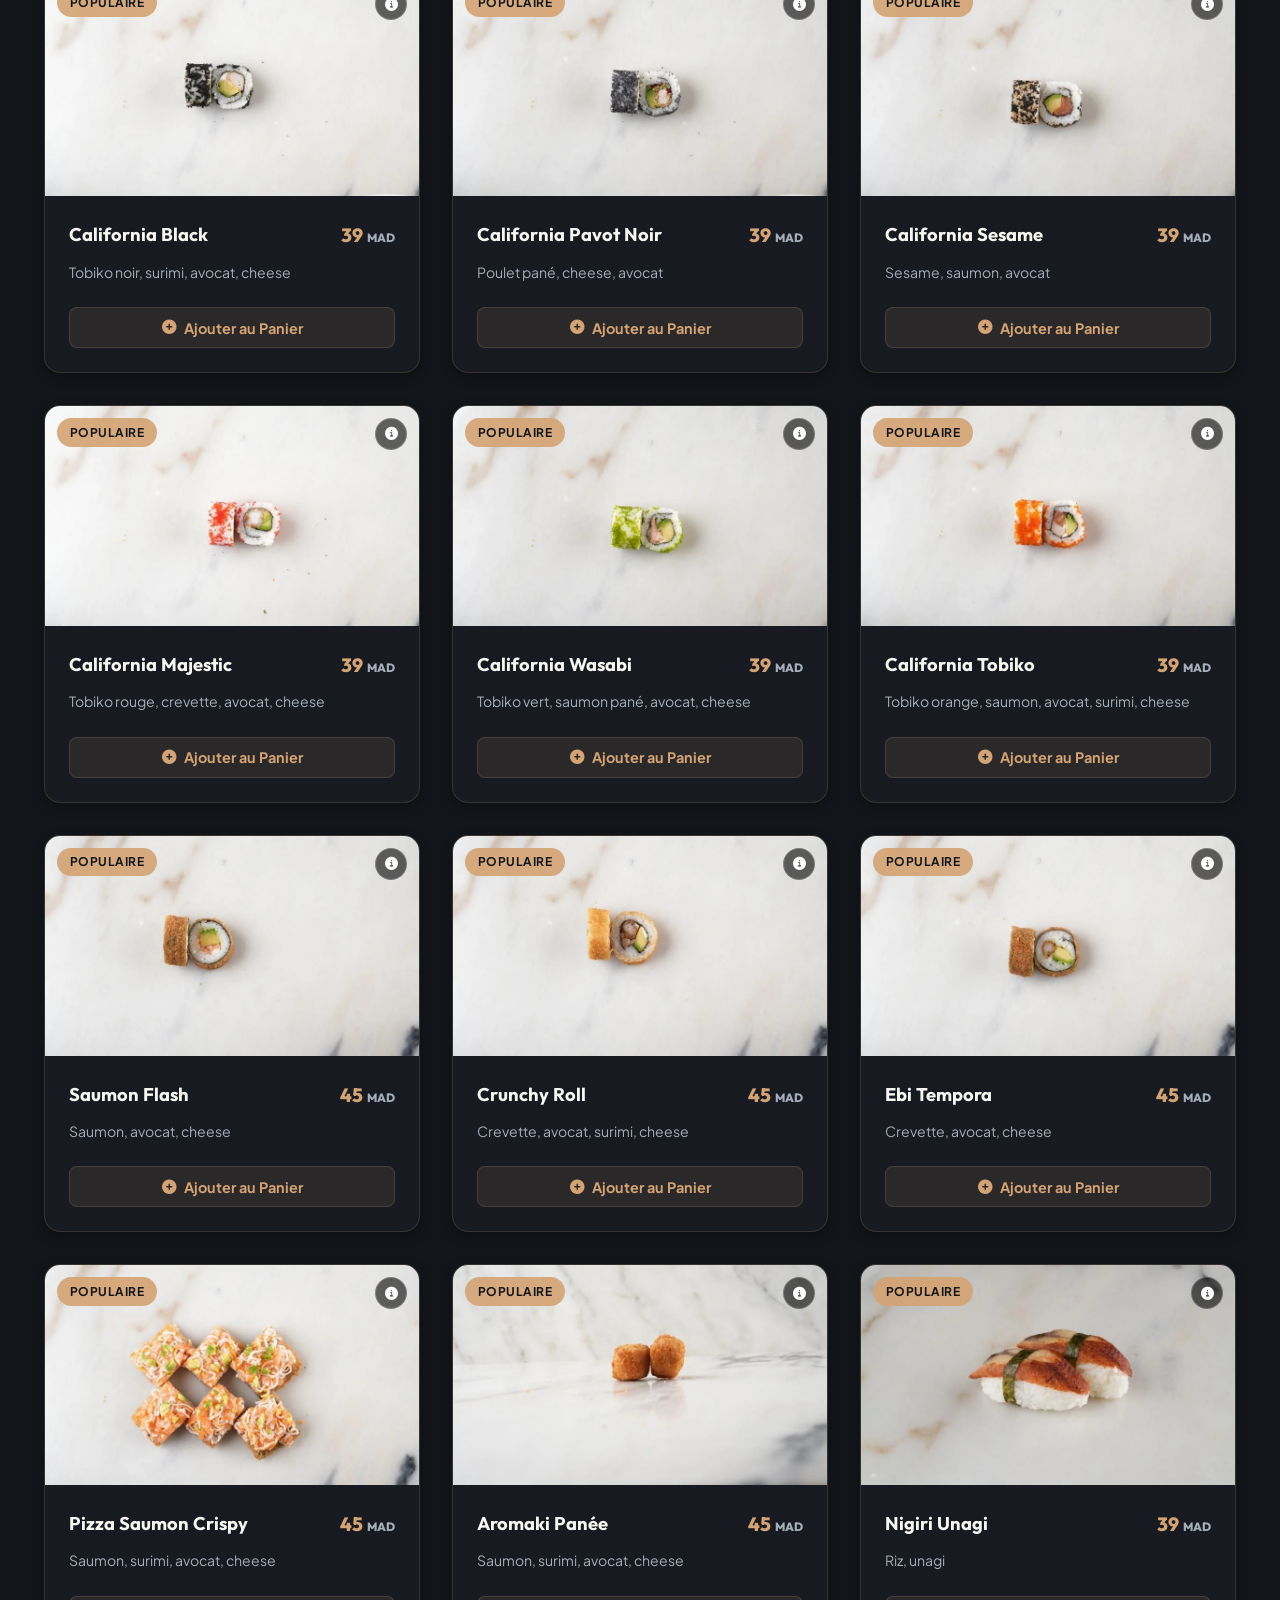
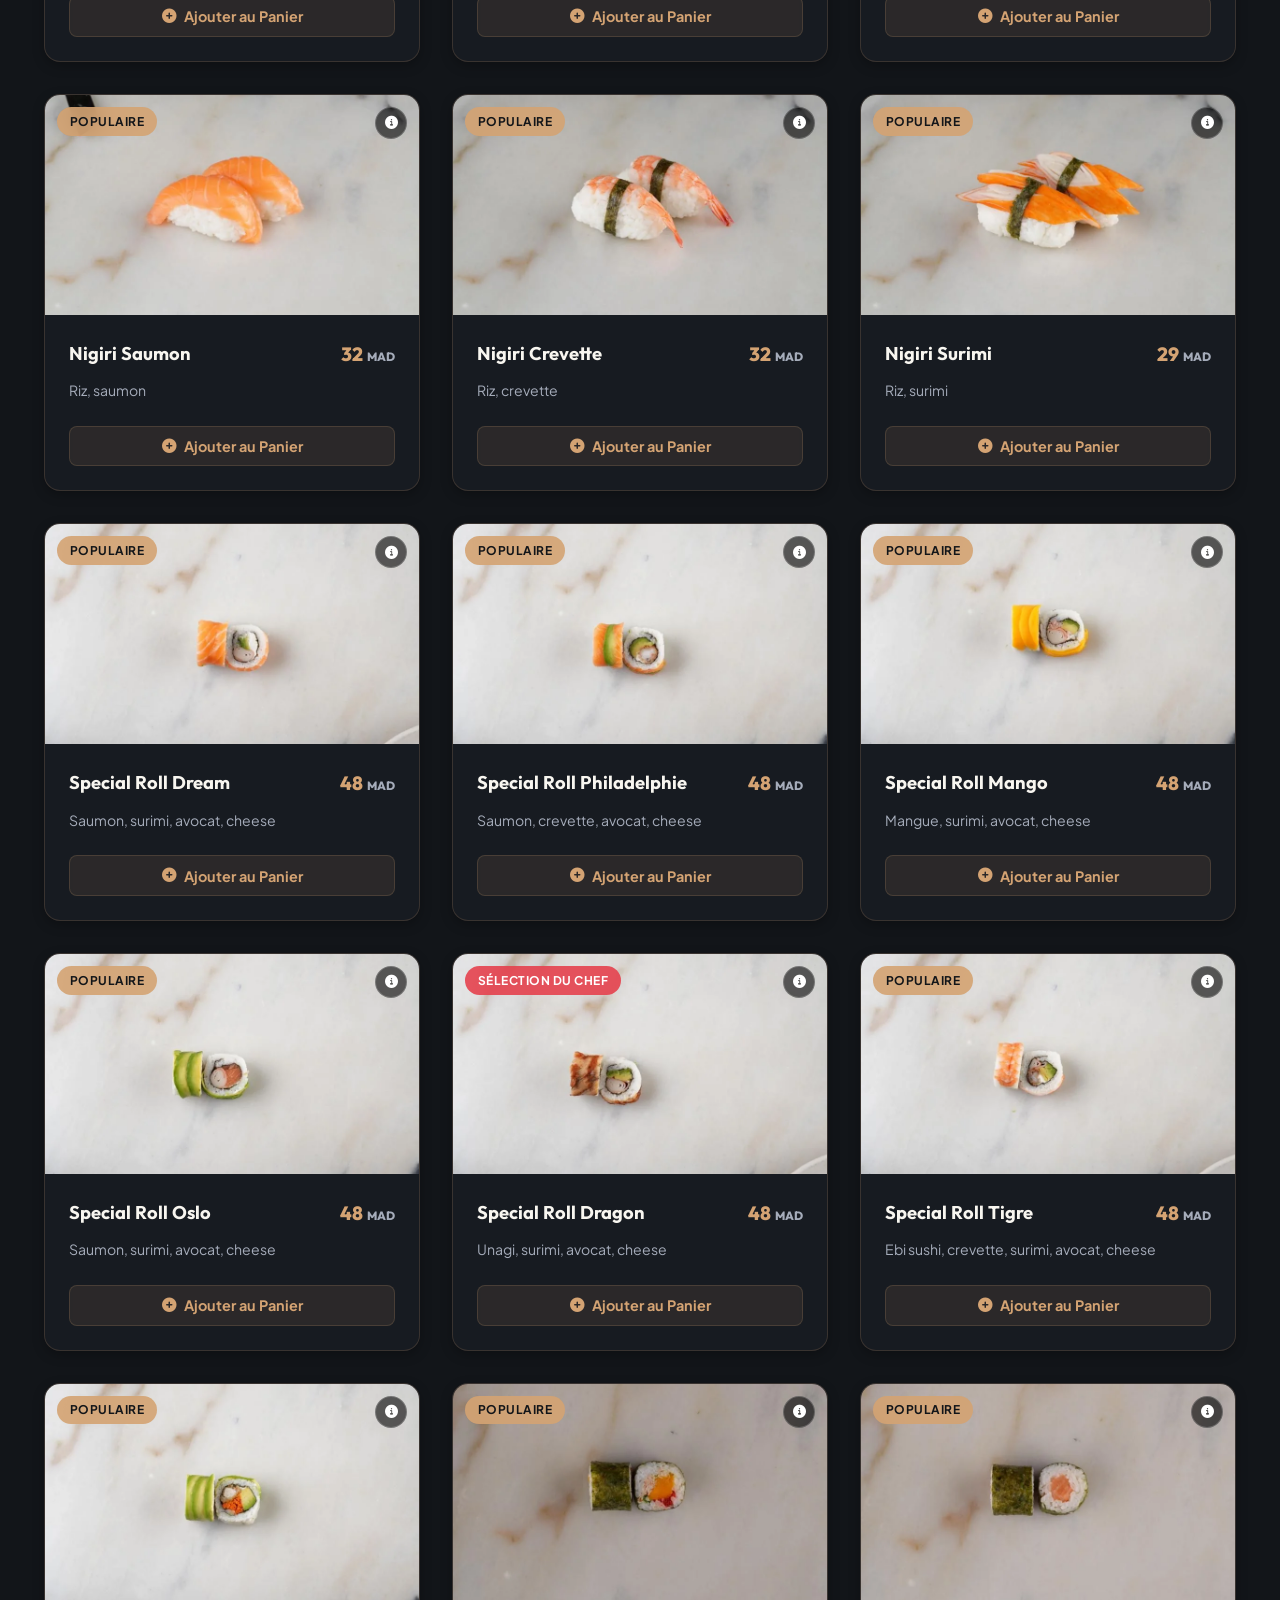
==== commit c659fb4e: "Remove all AI generated images and replace with 100% authentic restaurant photos" ====
--- a/index.html
+++ b/index.html
@@ -12,8 +12,8 @@
   <link rel="canonical" href="https://sushiarij.app/">
 
   <!-- Favicon & Touch Icons -->
-  <link rel="icon" type="image/png" href="assets/hero_sushi_cafe.png">
-  <link rel="apple-touch-icon" href="assets/hero_sushi_cafe.png">
+  <link rel="icon" type="image/png" href="assets/menu/assortiment_arij.webp">
+  <link rel="apple-touch-icon" href="assets/menu/assortiment_arij.webp">
 
   <!-- PWA Manifest -->
   <link rel="manifest" href="manifest.json">
@@ -21,7 +21,7 @@
   <!-- Open Graph / Facebook -->
   <meta property="og:title" content="Café & Restaurant Sushi Arij | Sala Al Jadida">
   <meta property="og:description" content="Cuisine Japonaise Fraîche & Expérience Café Exceptionnelle à Sala Al Jadida (Av. Hssaine).">
-  <meta property="og:image" content="https://sushiarij.app/assets/hero_sushi_cafe.png">
+  <meta property="og:image" content="https://sushiarij.app/assets/menu/assortiment_arij.webp">
   <meta property="og:url" content="https://sushiarij.app/">
   <meta property="og:type" content="website">
 
@@ -29,7 +29,7 @@
   <meta name="twitter:card" content="summary_large_image">
   <meta name="twitter:title" content="Café & Restaurant Sushi Arij | Sala Al Jadida">
   <meta name="twitter:description" content="Cuisine Japonaise Fraîche & Expérience Café Exceptionnelle à Sala Al Jadida (Av. Hssaine).">
-  <meta name="twitter:image" content="https://sushiarij.app/assets/hero_sushi_cafe.png">
+  <meta name="twitter:image" content="https://sushiarij.app/assets/menu/assortiment_arij.webp">
 
   <!-- Schema.org Structured Data (JSON-LD) for SEO -->
   <script type="application/ld+json">
@@ -39,7 +39,7 @@
     "name": "Café & Restaurant Sushi Arij",
     "url": "https://sushiarij.app/",
     "hasMenu": "https://sushiarij.app/#menu",
-    "image": "https://sushiarij.app/assets/hero_sushi_cafe.png",
+    "image": "https://sushiarij.app/assets/menu/assortiment_arij.webp",
     "telephone": "+212530007780",
     "servesCuisine": ["Japanese", "Sushi", "Asian", "Café", "Breakfast"],
     "priceRange": "$$",
@@ -484,27 +484,27 @@
 
       <div class="ambiance-grid">
         <div class="ambiance-item">
-          <img src="assets/cafe_ambiance.png" alt="Salle Intérieure Sushi Arij" loading="lazy">
+          <img src="assets/menu/bento_golden.webp" alt="Bentos & Plats Chauds Sushi Arij" loading="lazy">
           <div class="ambiance-overlay">
-            <h4>Salle Intérieure & Design Bois</h4>
+            <h4>Bentos & Plats Chauds Gourmands</h4>
           </div>
         </div>
         <div class="ambiance-item">
-          <img src="assets/sushi_specialty.png" alt="Plateau Sushi Chef" loading="lazy">
+          <img src="assets/menu/special_roll_dragon.webp" alt="Special Rolls Sushi Arij" loading="lazy">
           <div class="ambiance-overlay">
-            <h4>Bar à Sushi Artisanal</h4>
+            <h4>Spécialités Dragon & Rolls d'Exception</h4>
           </div>
         </div>
         <div class="ambiance-item">
-          <img src="assets/breakfast_pastries.png" alt="Petit Déjeuner Café Arij" loading="lazy">
+          <img src="assets/menu/salade_arij.webp" alt="Salades & Entrées Sushi Arij" loading="lazy">
           <div class="ambiance-overlay">
-            <h4>Espace Café Matinal</h4>
+            <h4>Salades Fraîches & Poké Bowls</h4>
           </div>
         </div>
         <div class="ambiance-item">
-          <img src="assets/hero_sushi_cafe.png" alt="Artisanat culinaire Arij" loading="lazy">
+          <img src="assets/menu/assortiment_arij.webp" alt="Grands Plateaux Sushi Arij" loading="lazy">
           <div class="ambiance-overlay">
-            <h4>Expérience Gastronomique</h4>
+            <h4>Grands Plateaux & Assortiments</h4>
           </div>
         </div>
       </div>
--- a/css/styles.css
+++ b/css/styles.css
@@ -442,12 +442,12 @@
   align-items: center;
   padding: 5rem 0 4rem;
   background: linear-gradient(to bottom, rgba(18, 21, 25, 0.6), rgba(18, 21, 25, 0.95)),
-              url('../assets/hero_sushi_cafe.png') center/cover no-repeat;
+              url('../assets/menu/assortiment_arij.webp') center/cover no-repeat;
 }
 
 body.light-theme .hero {
   background: linear-gradient(to bottom, rgba(252, 249, 242, 0.7), rgba(252, 249, 242, 0.95)),
-              url('../assets/hero_sushi_cafe.png') center/cover no-repeat;
+              url('../assets/menu/assortiment_arij.webp') center/cover no-repeat;
 }
 
 .hero-grid {
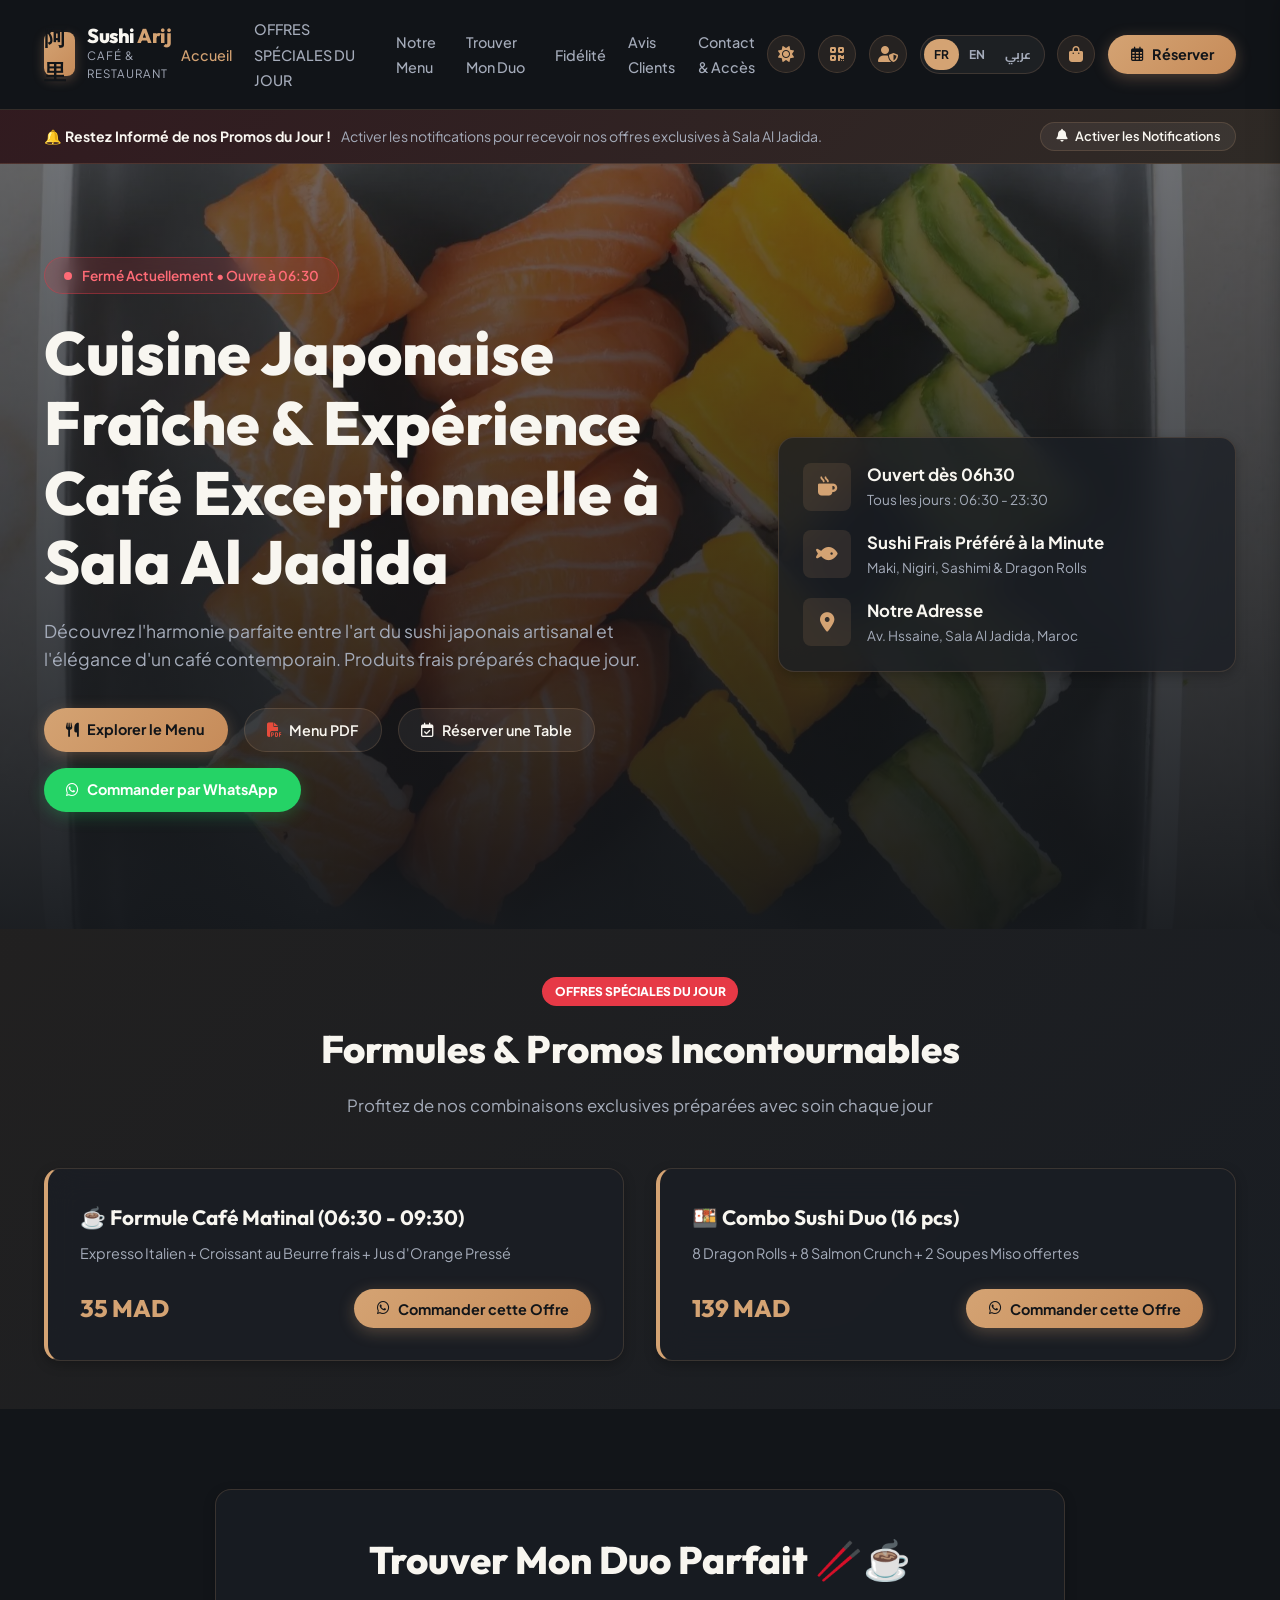
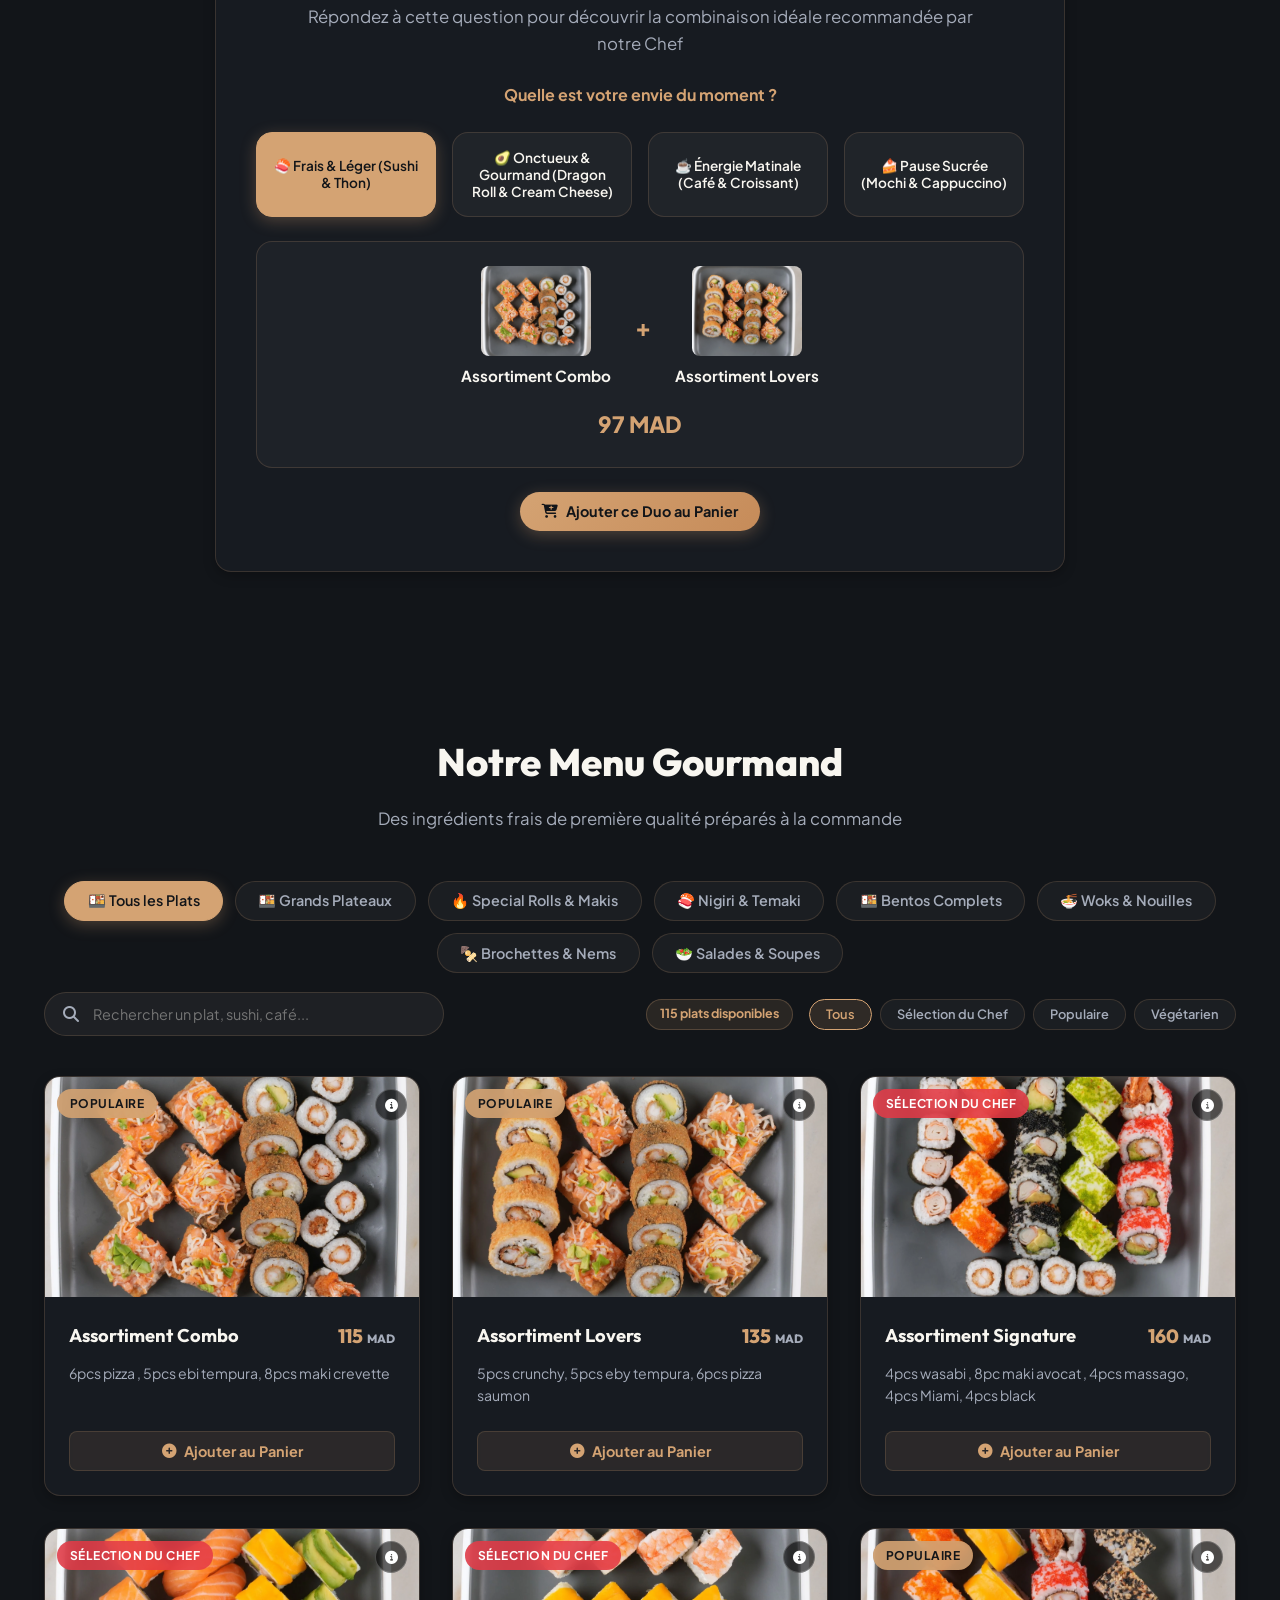
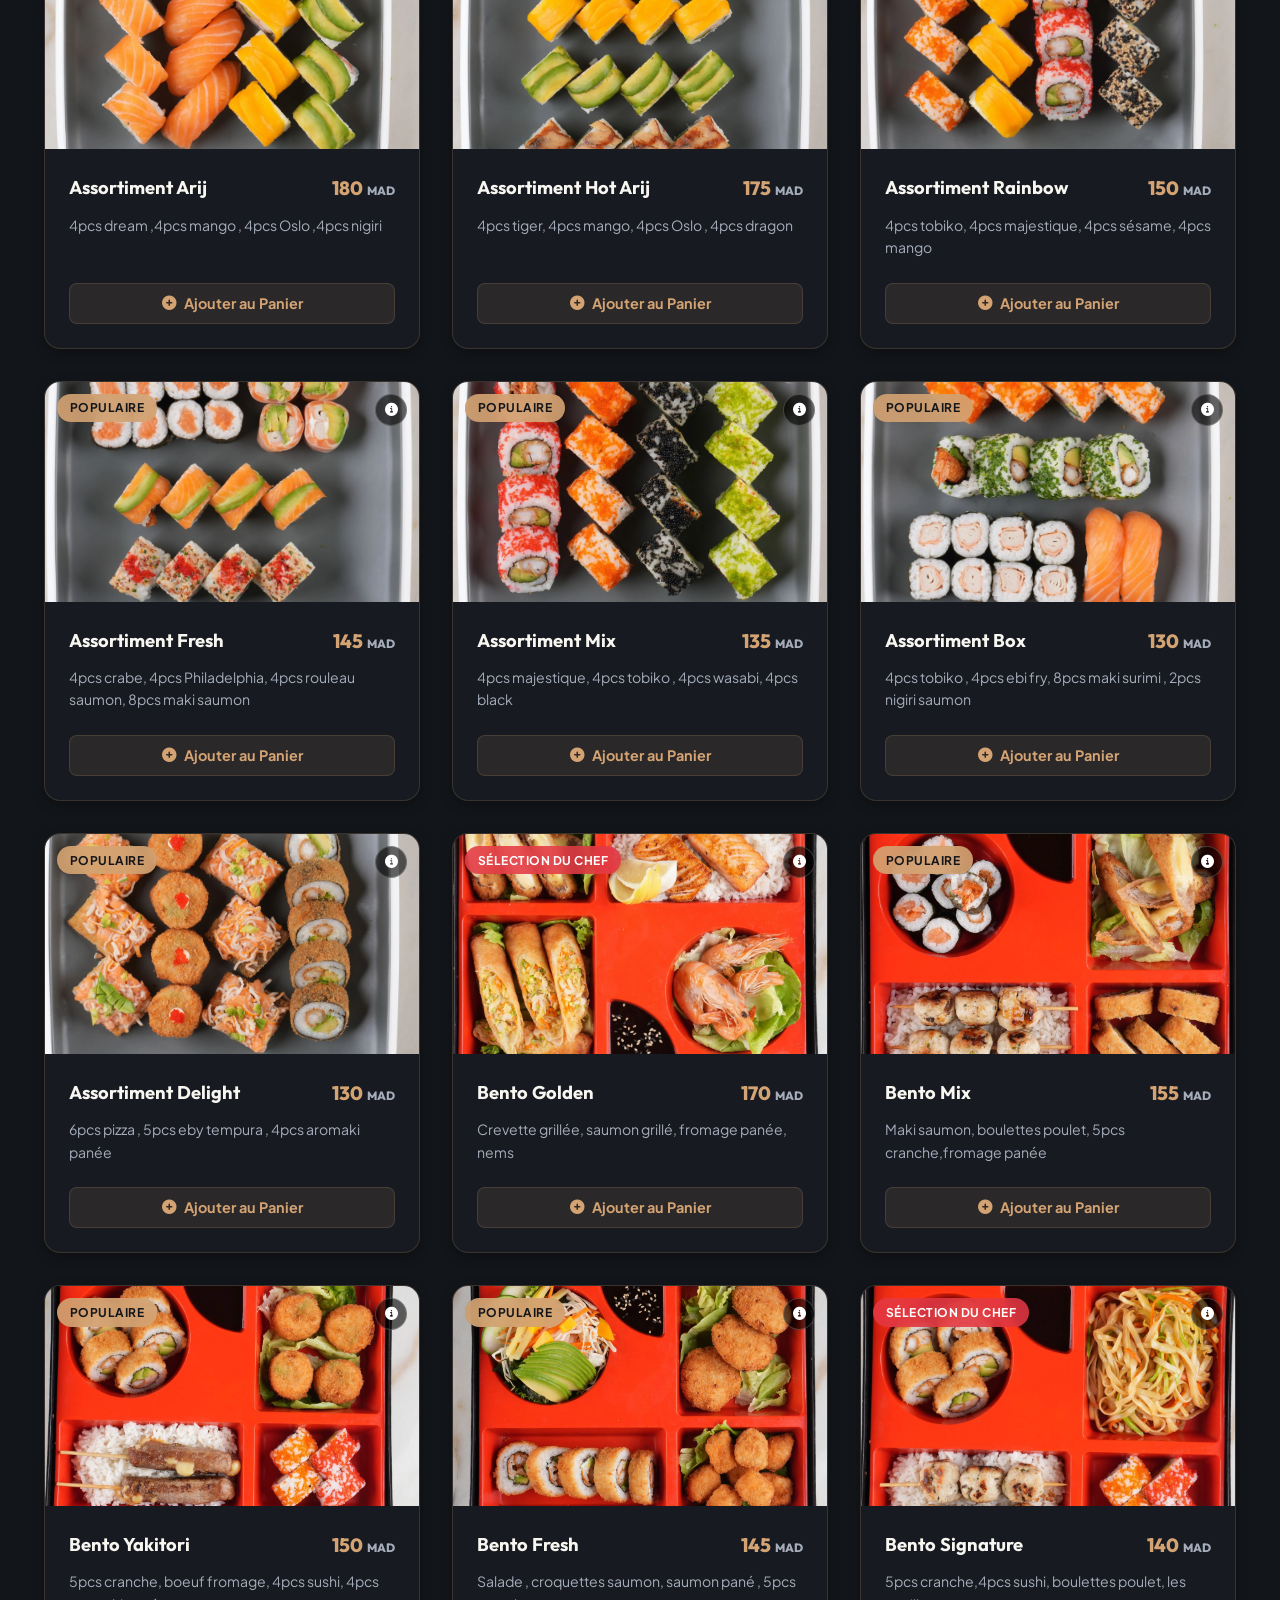
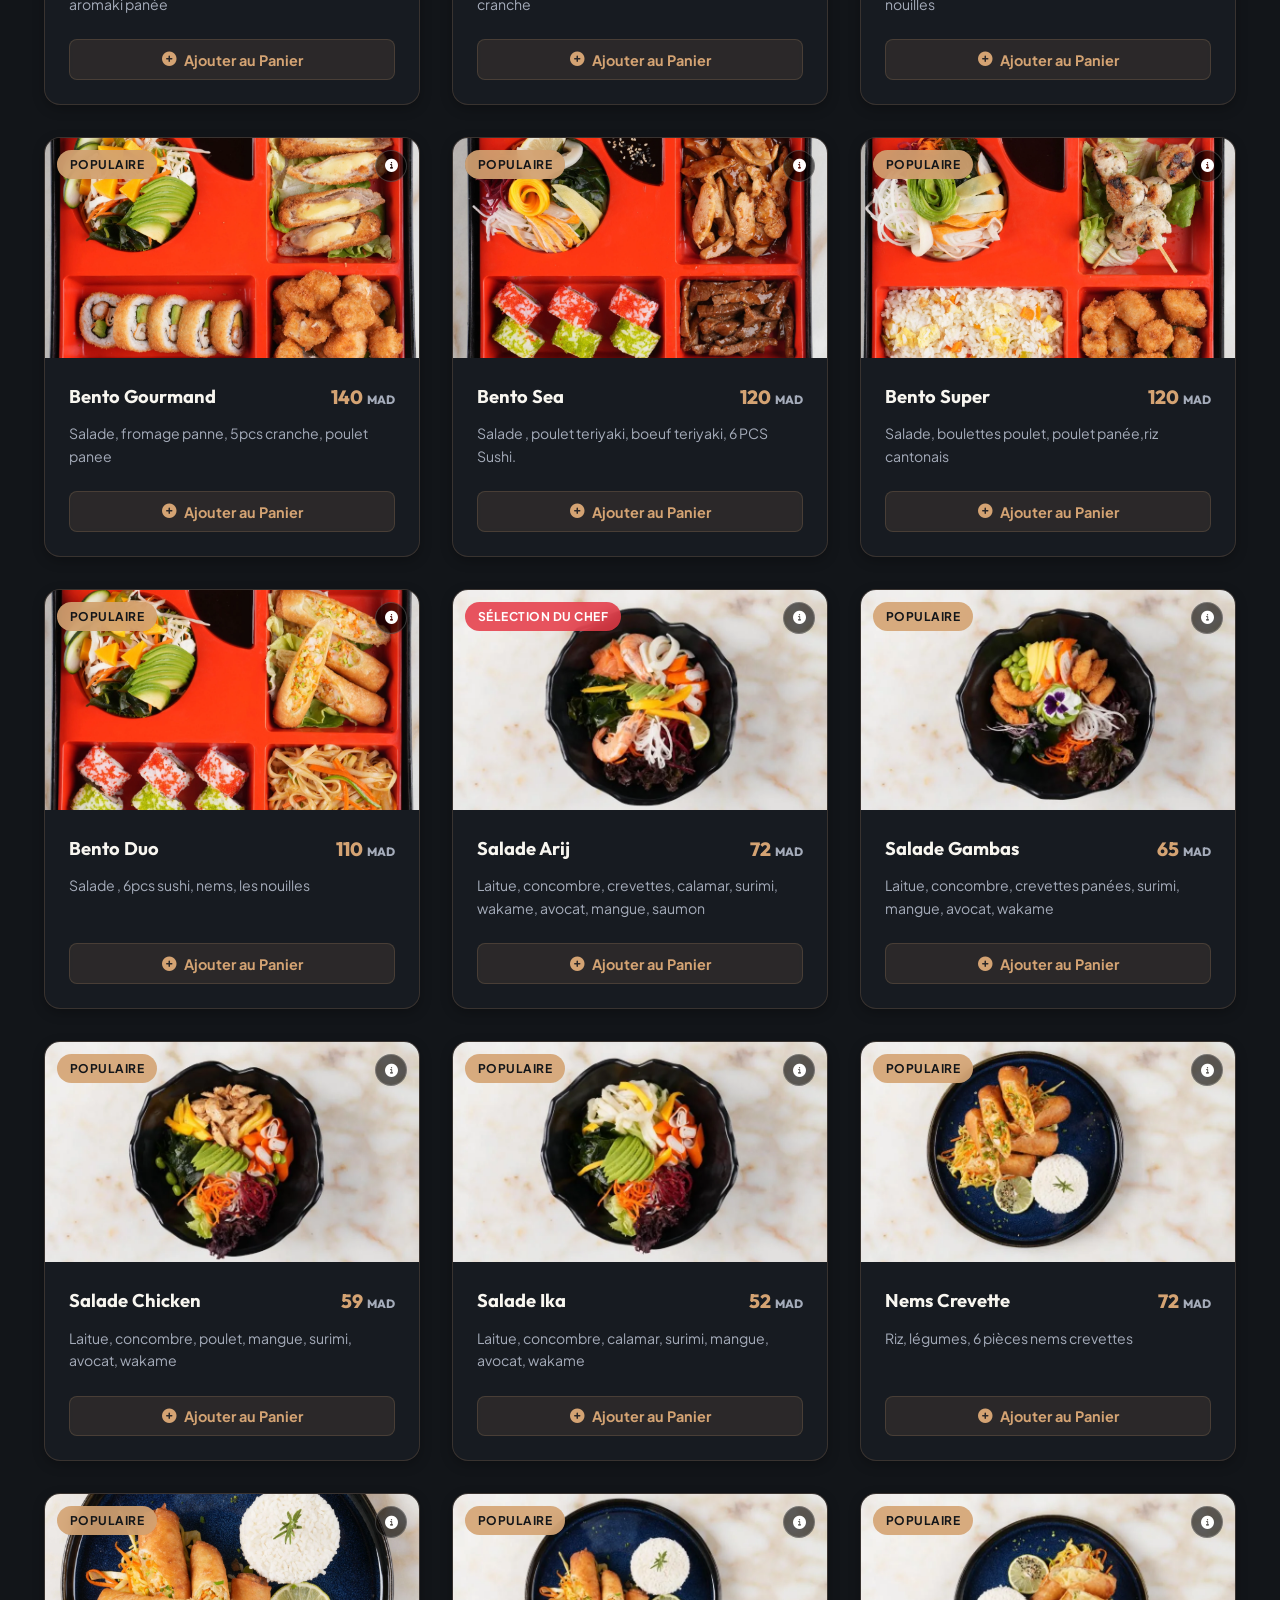
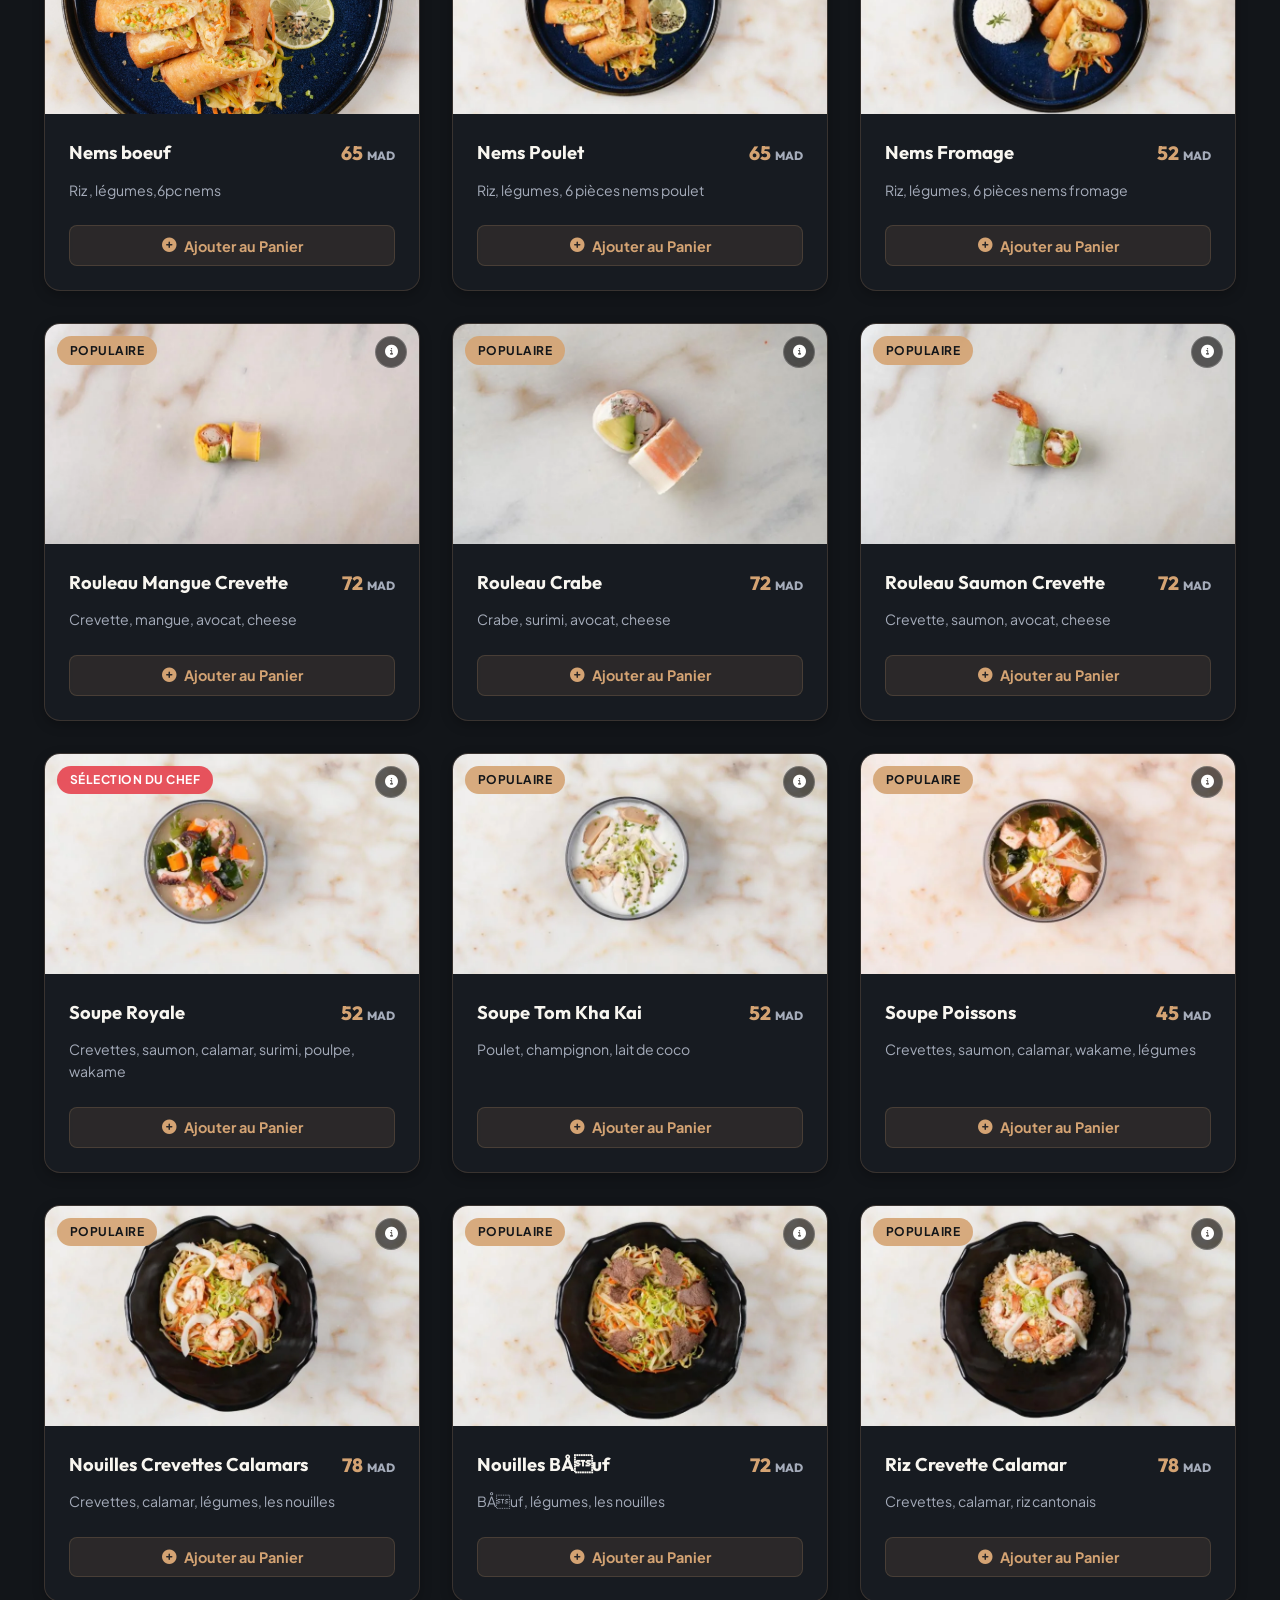
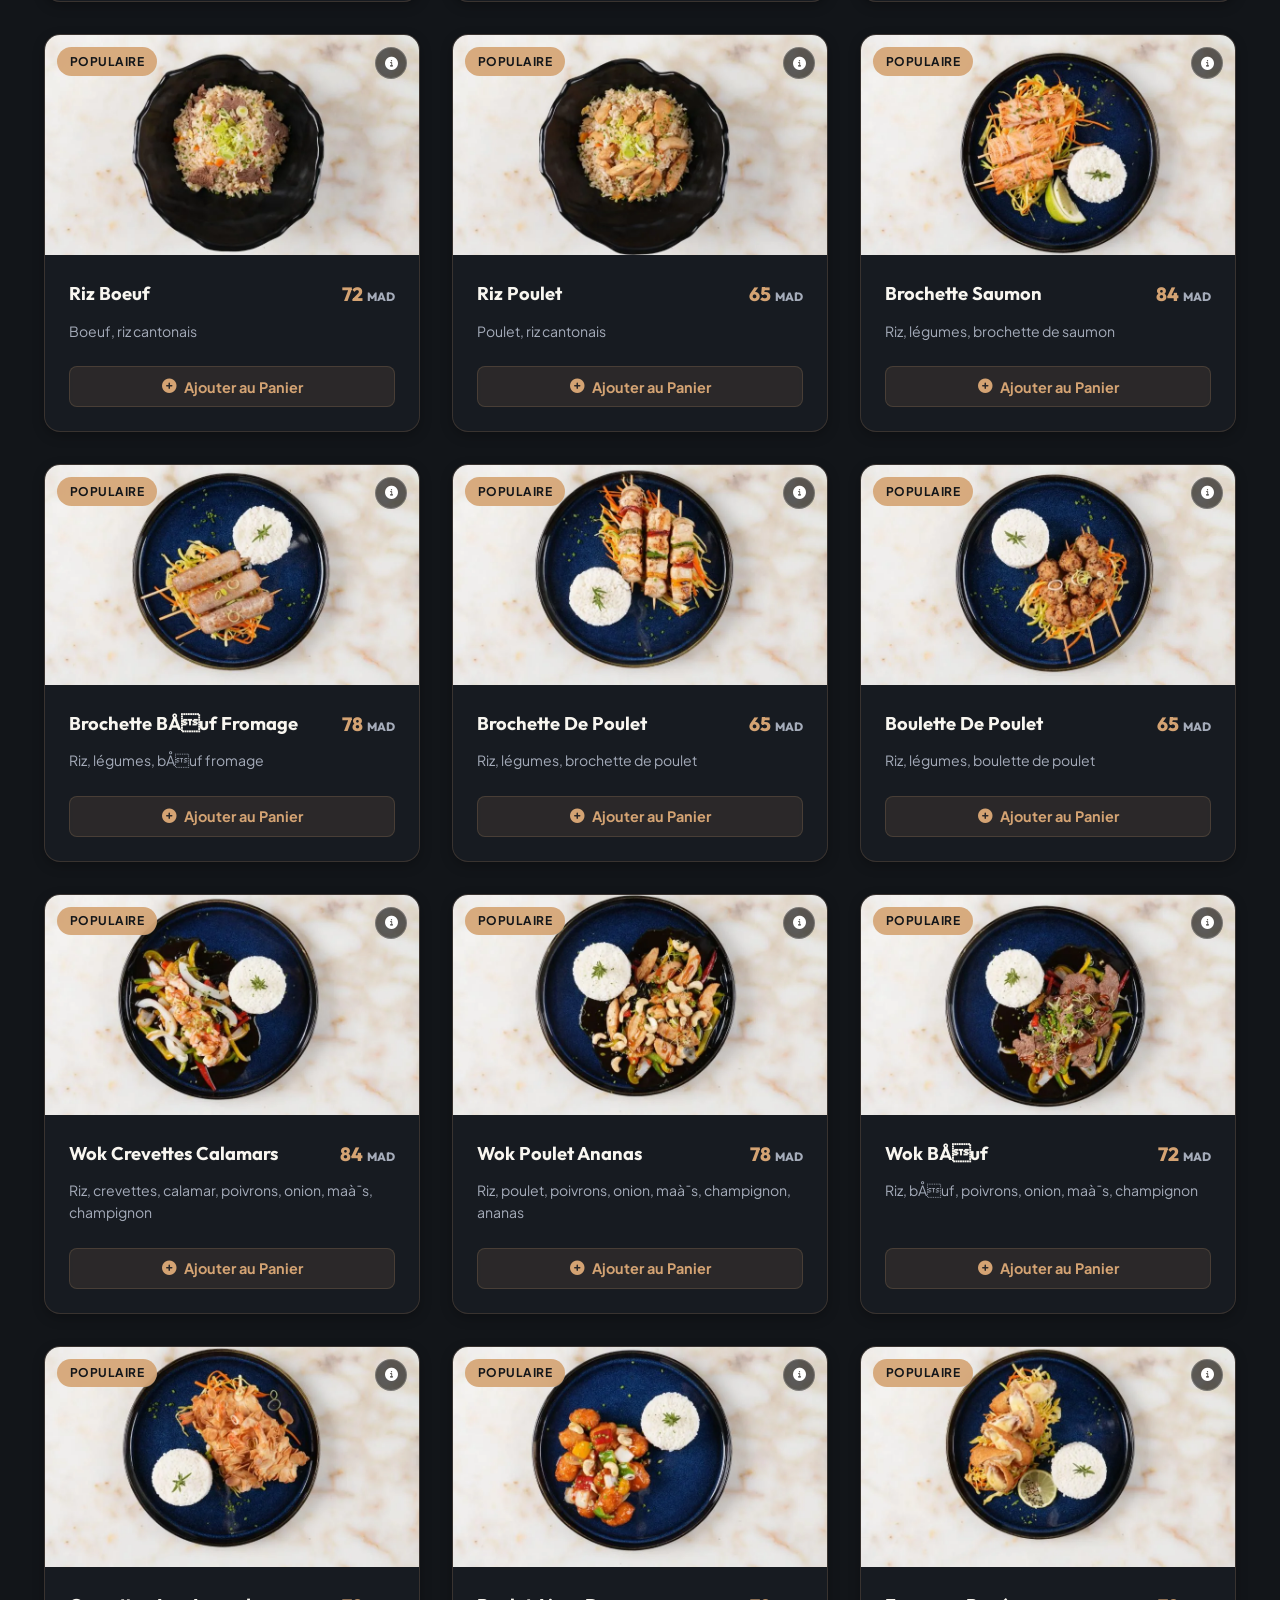
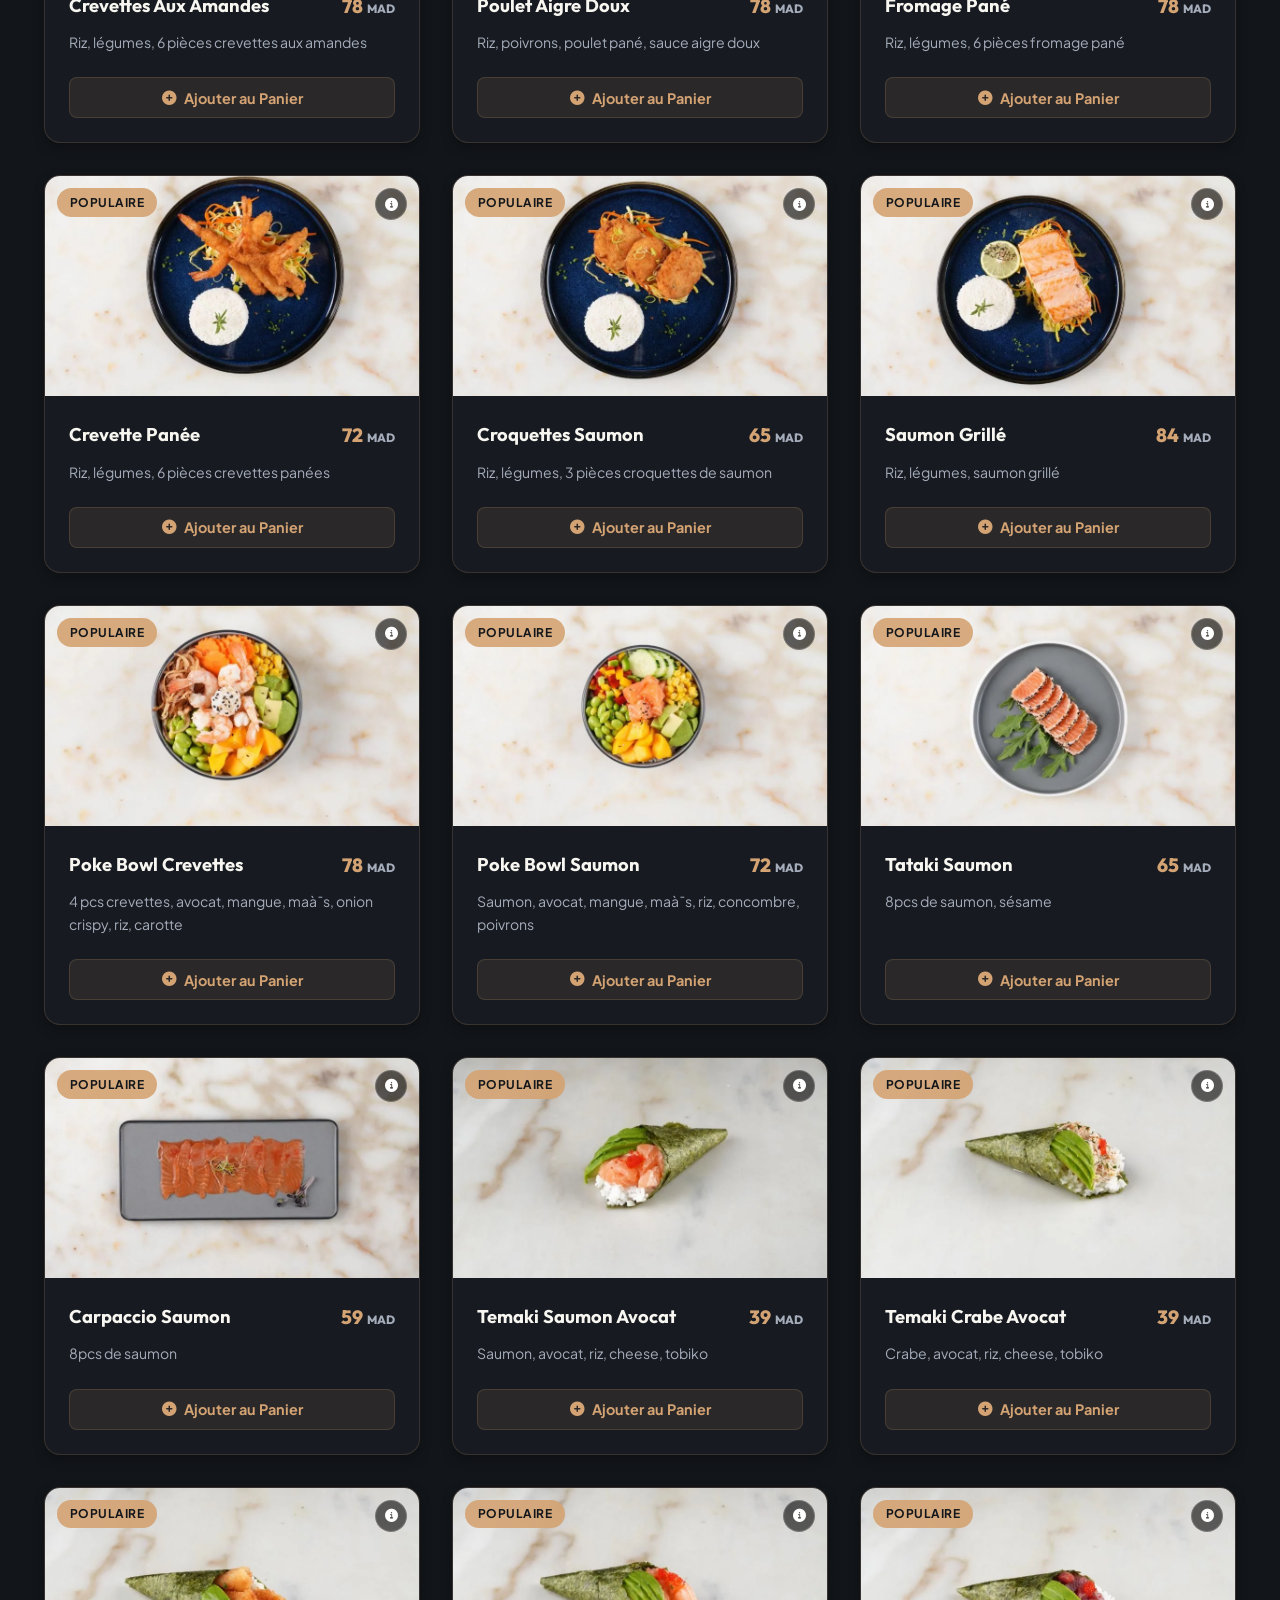
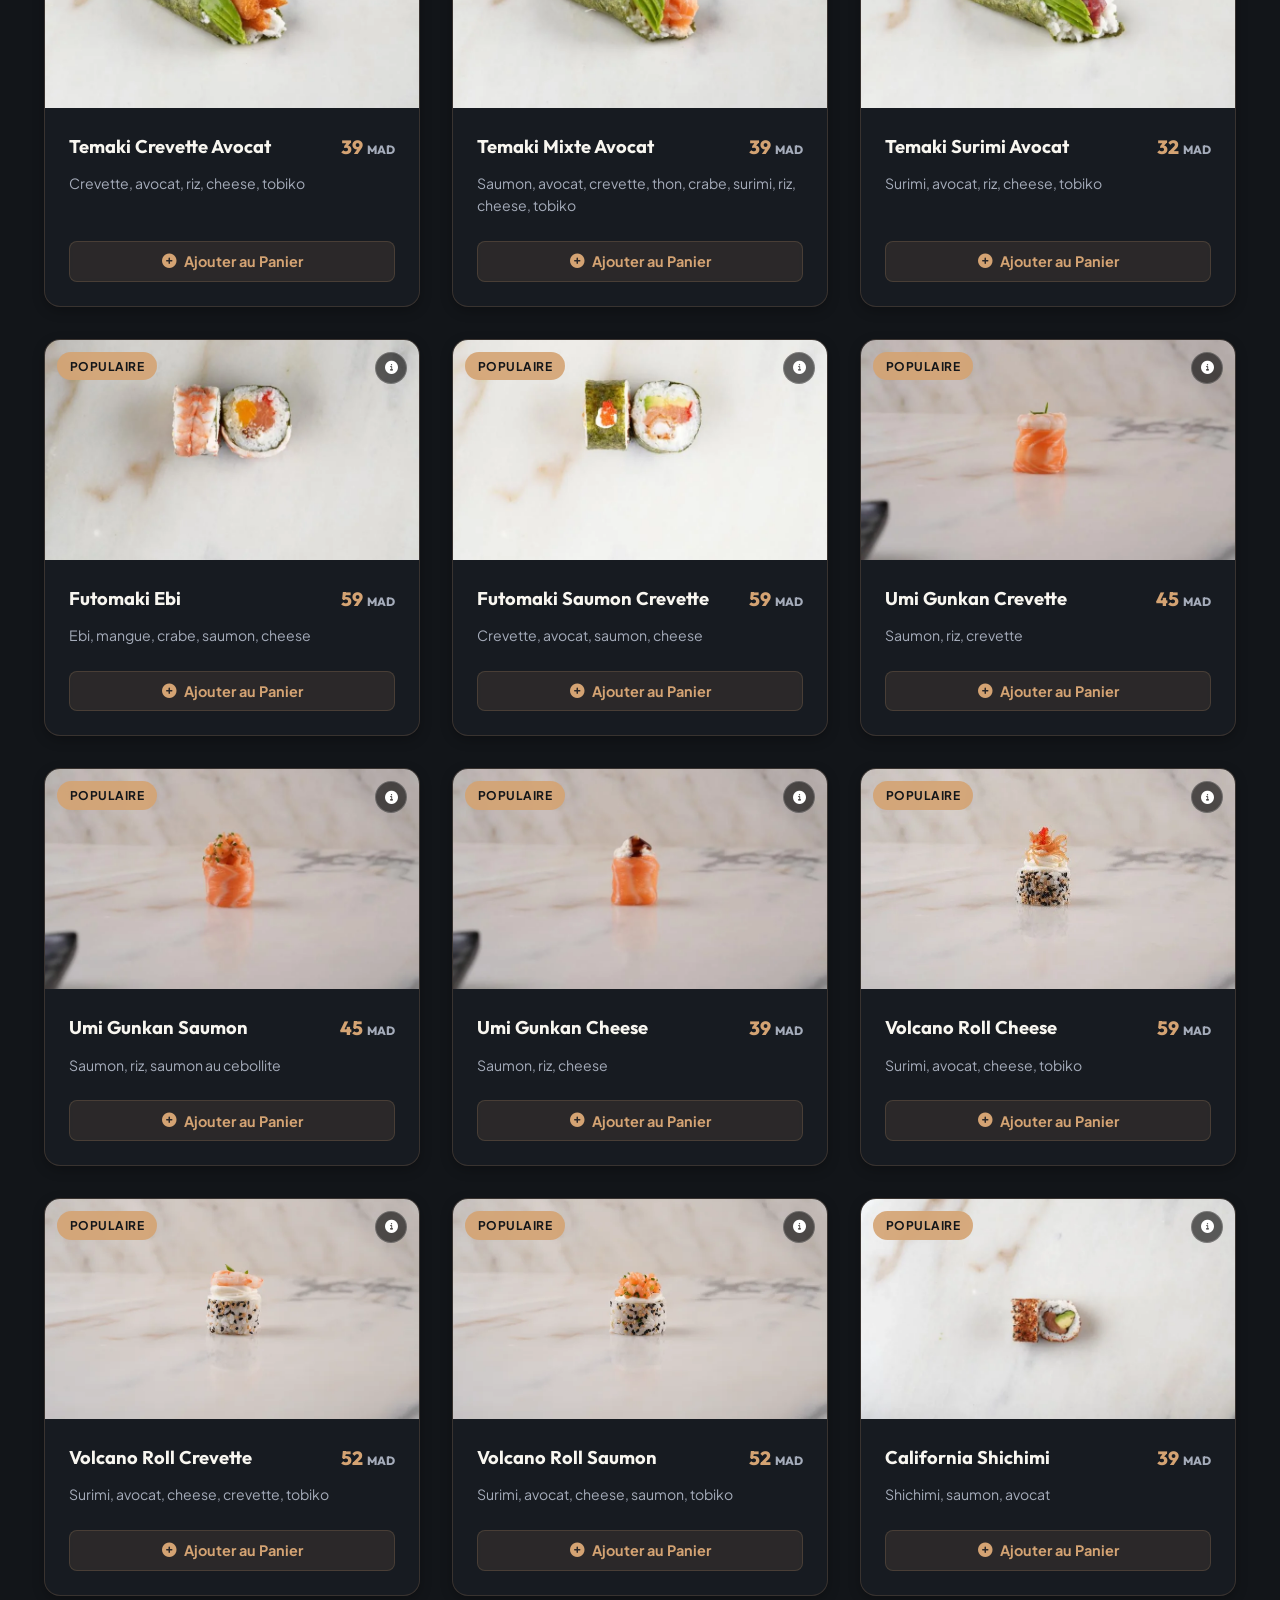
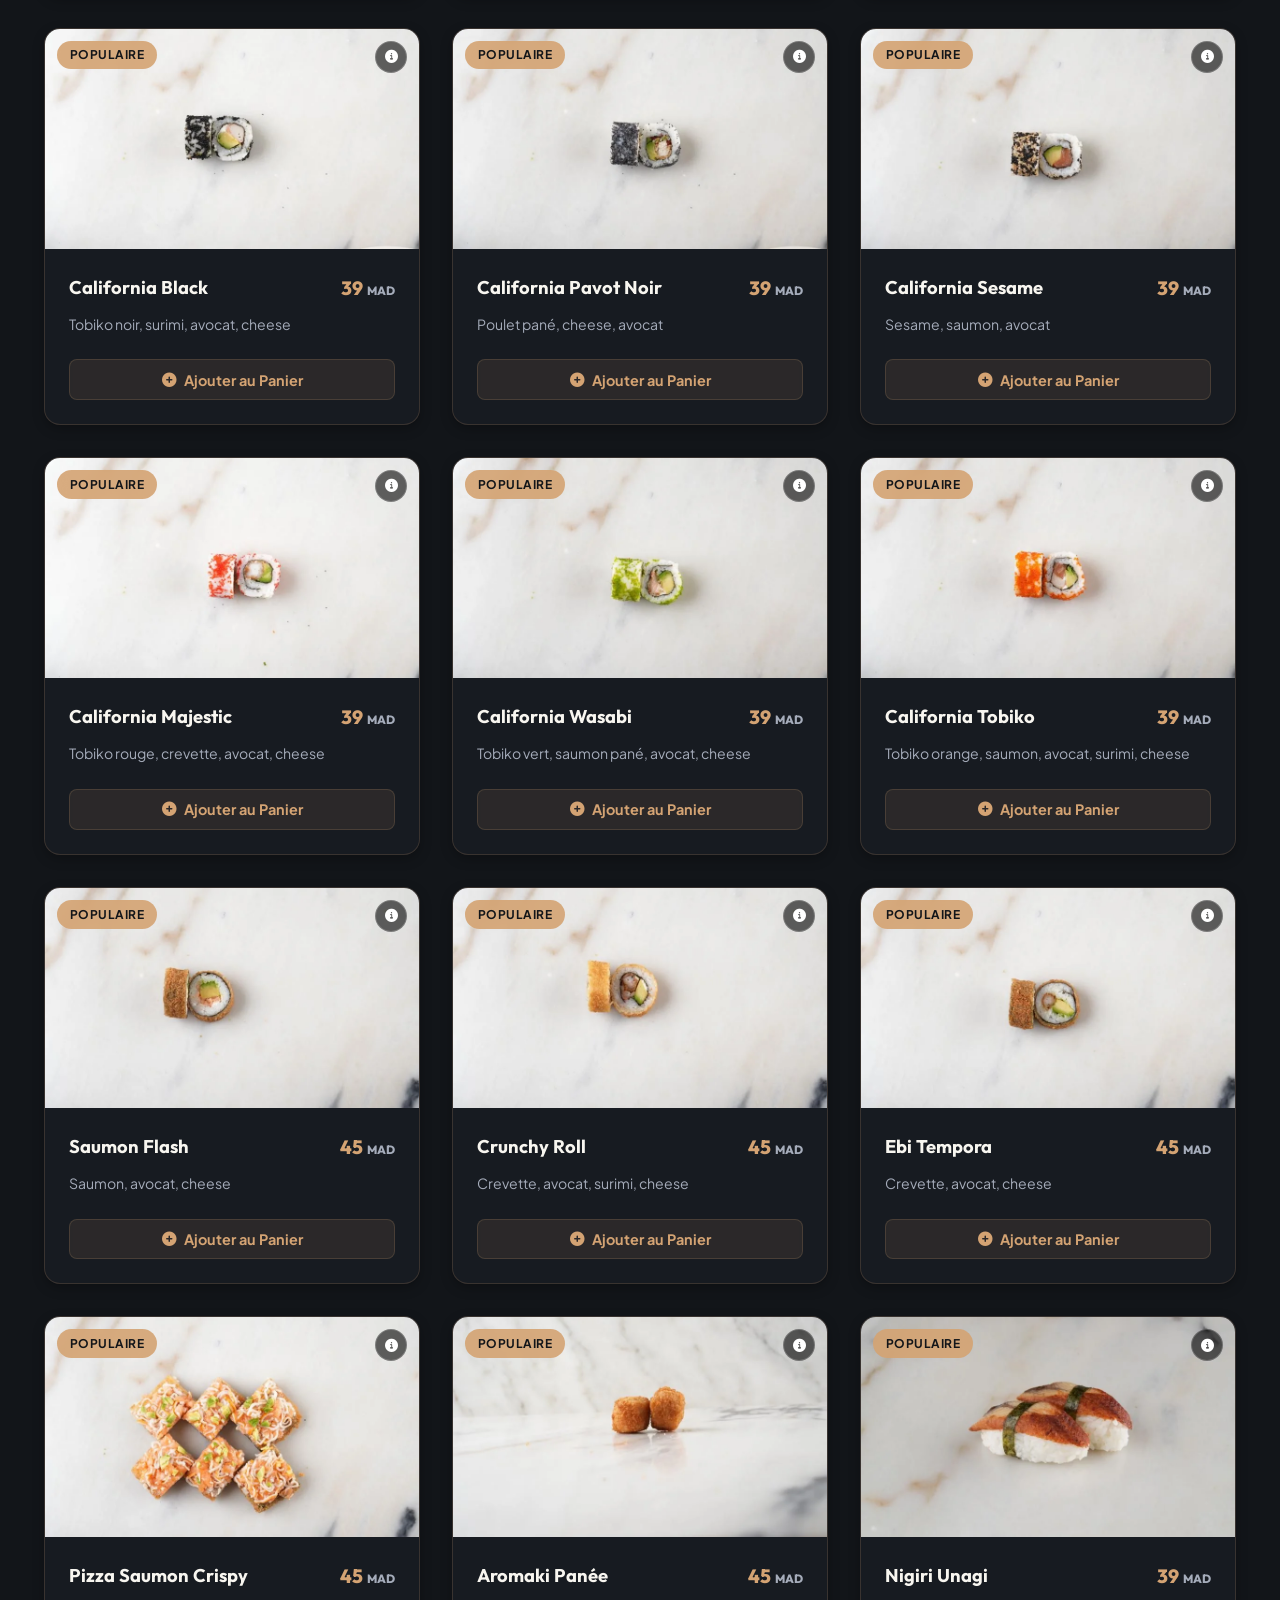
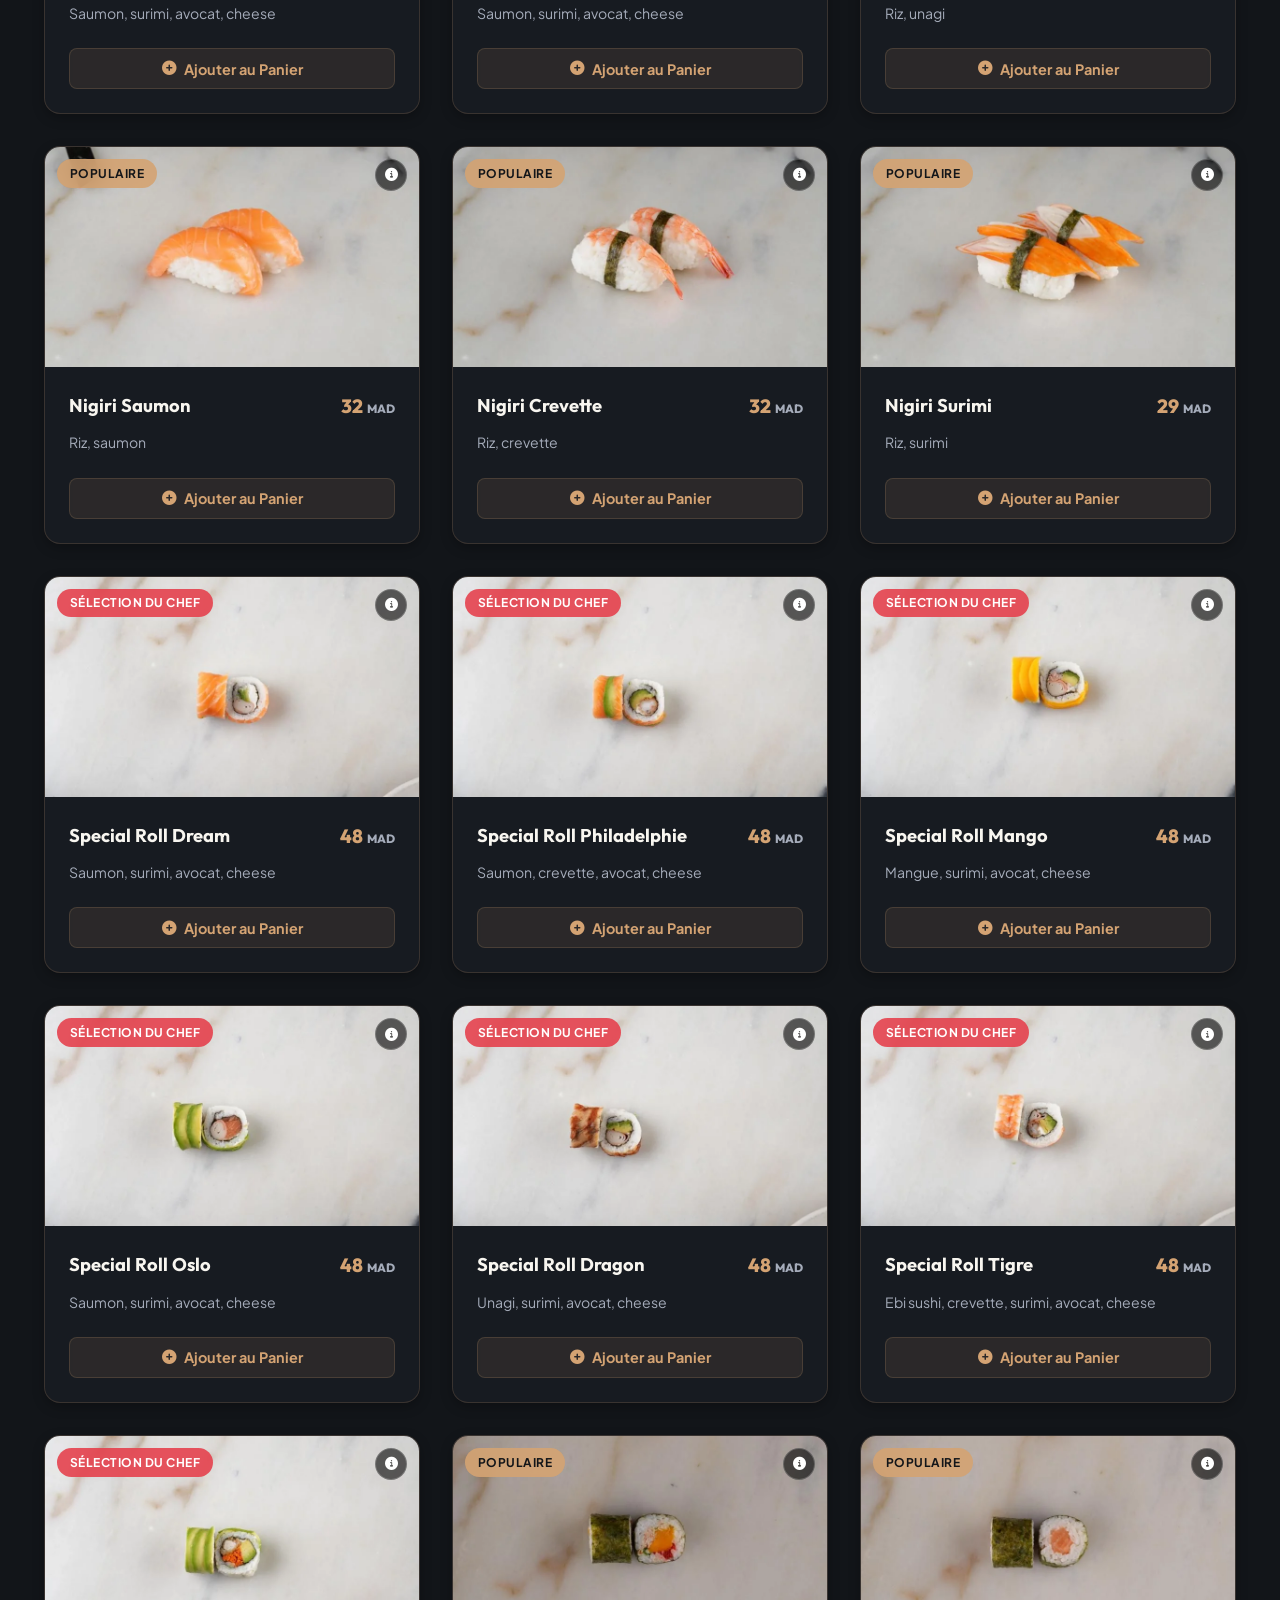
==== commit 980fc71d: "Restructure menu strictly to authentic 98 dishes with dedicated real photos and auto cache reset v5." ====
--- a/index.html
+++ b/index.html
@@ -315,12 +315,14 @@
       </div>
 
       <div class="category-tabs-wrapper">
-        <button class="category-tab active" data-category="all" data-i18n="cat_all">Tous les Plats</button>
-        <button class="category-tab" data-category="sushi" data-i18n="cat_sushi">🍣 Sushi & Spécialités</button>
-        <button class="category-tab" data-category="cafe" data-i18n="cat_cafe">☕ Café & Boissons</button>
-        <button class="category-tab" data-category="breakfast" data-i18n="cat_breakfast">🥐 Petit-Déjeuner</button>
-        <button class="category-tab" data-category="mains" data-i18n="cat_mains">🍽️ Déjeuner & Dîner</button>
-        <button class="category-tab" data-category="desserts" data-i18n="cat_desserts">🍰 Desserts & Gourmandises</button>
+        <button class="category-tab active" data-category="all" data-i18n="cat_all">🍱 Tous les Plats</button>
+        <button class="category-tab" data-category="plateaux" data-i18n="cat_plateaux">🍱 Grands Plateaux</button>
+        <button class="category-tab" data-category="rolls" data-i18n="cat_rolls">🔥 Special Rolls & Makis</button>
+        <button class="category-tab" data-category="nigiri" data-i18n="cat_nigiri">🍣 Nigiri & Temaki</button>
+        <button class="category-tab" data-category="bentos" data-i18n="cat_bentos">🍱 Bentos Complets</button>
+        <button class="category-tab" data-category="woks" data-i18n="cat_woks">🍜 Woks & Nouilles</button>
+        <button class="category-tab" data-category="brochettes" data-i18n="cat_brochettes">🍢 Brochettes & Nems</button>
+        <button class="category-tab" data-category="salades" data-i18n="cat_salades">🥗 Salades & Soupes</button>
       </div>
 
       <!-- Sub-category quick filter chips (Phase 5) -->
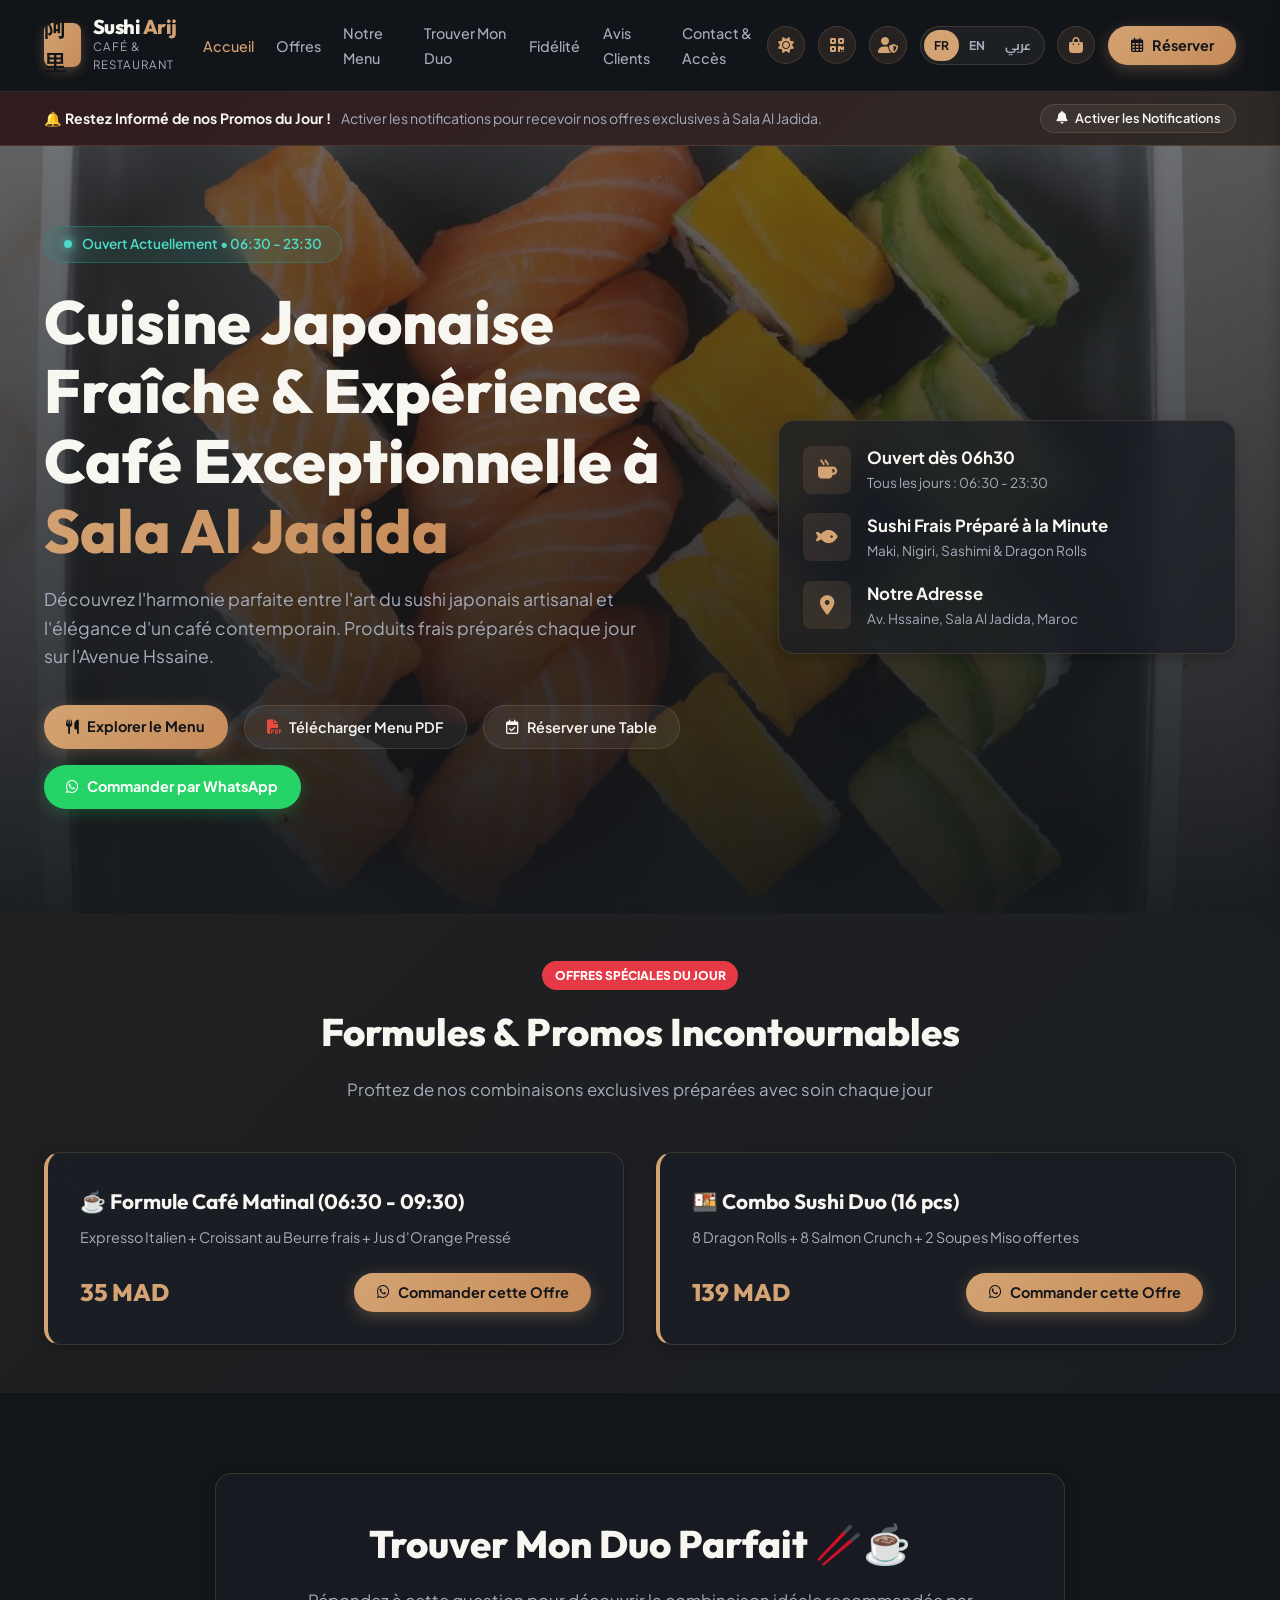
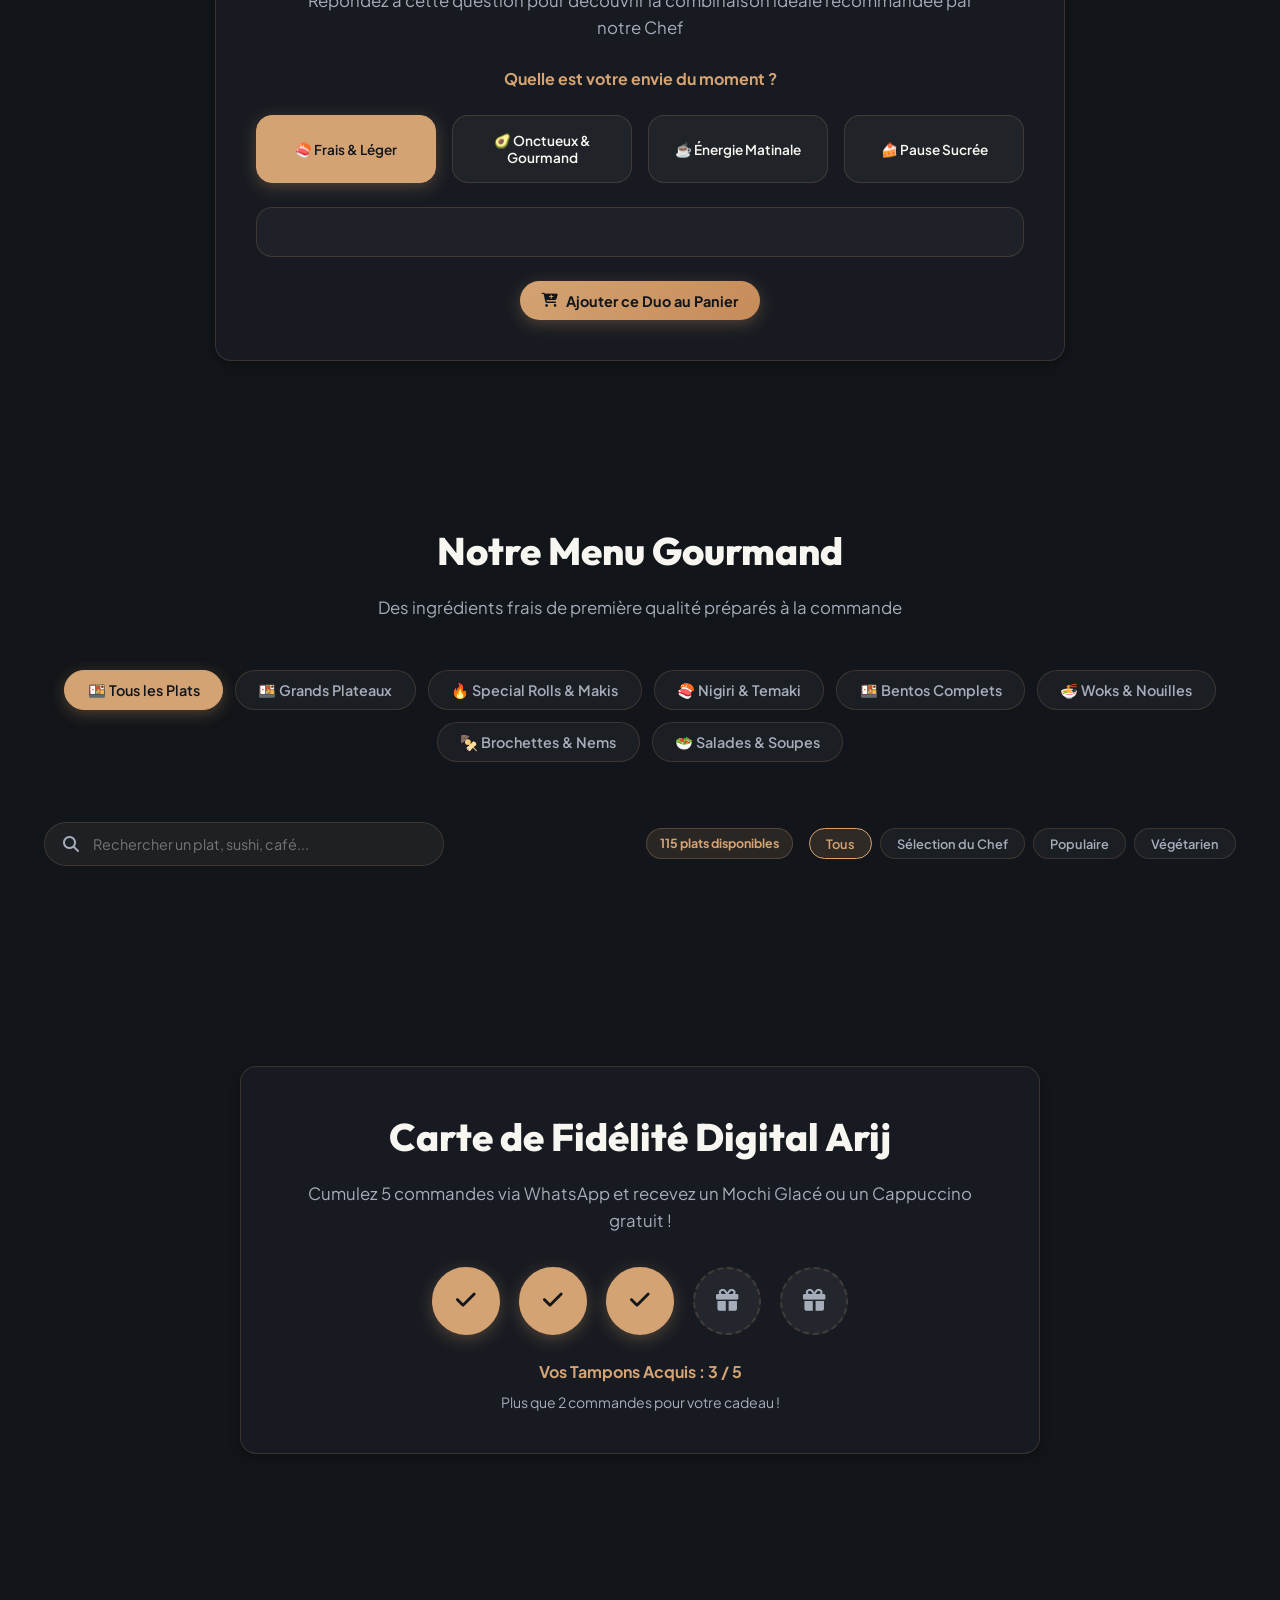
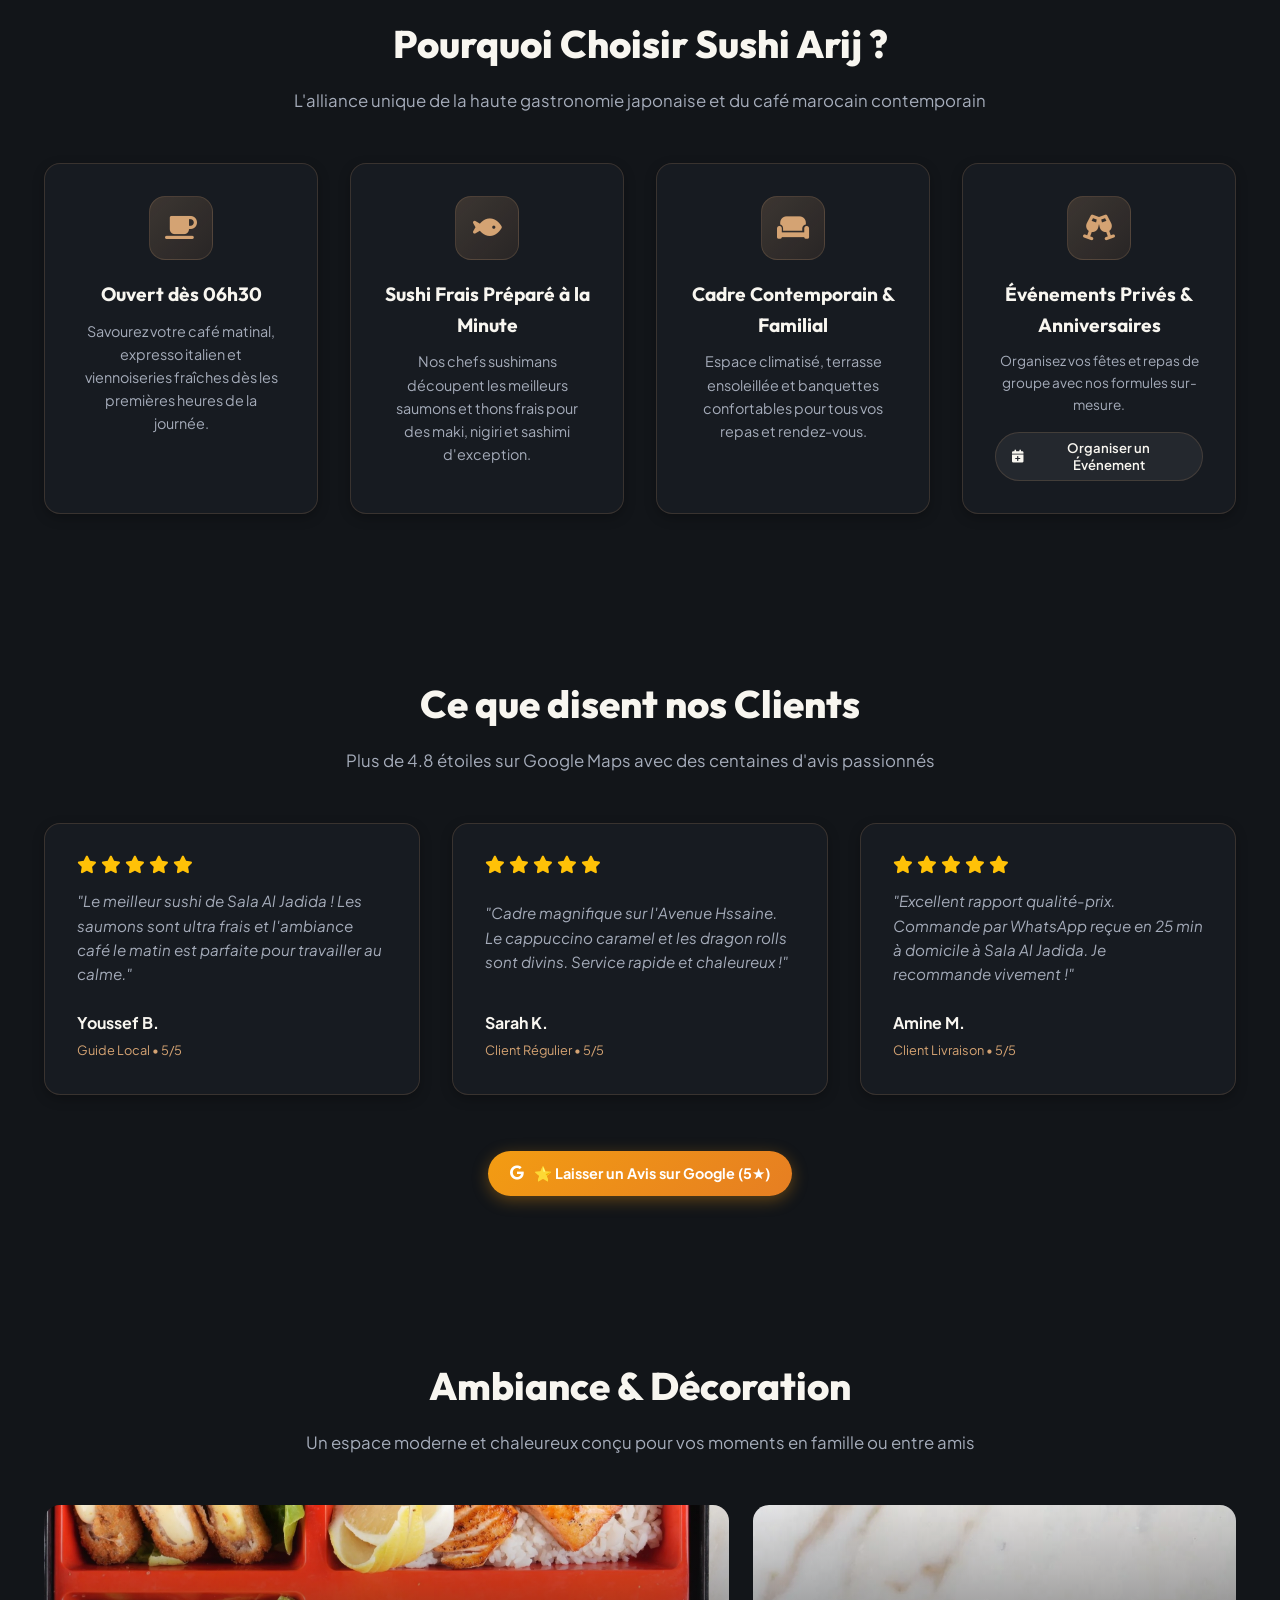
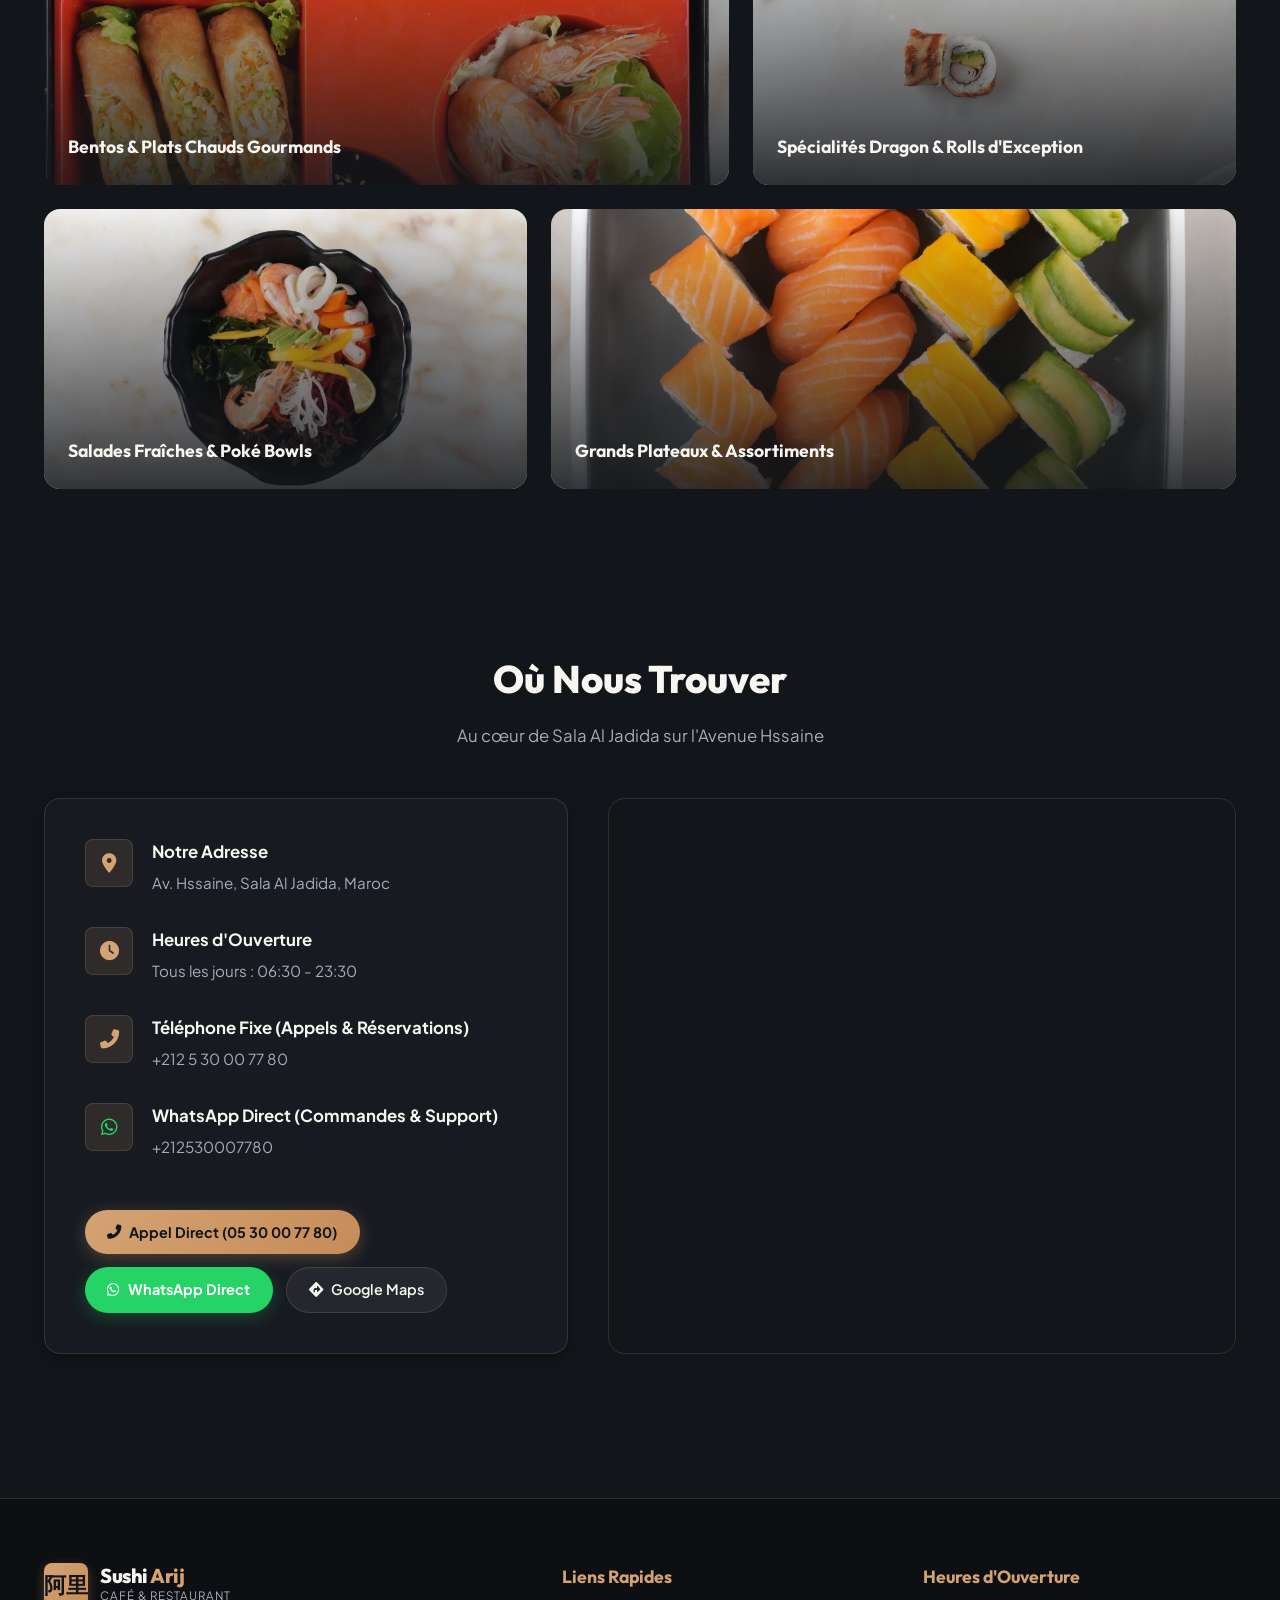
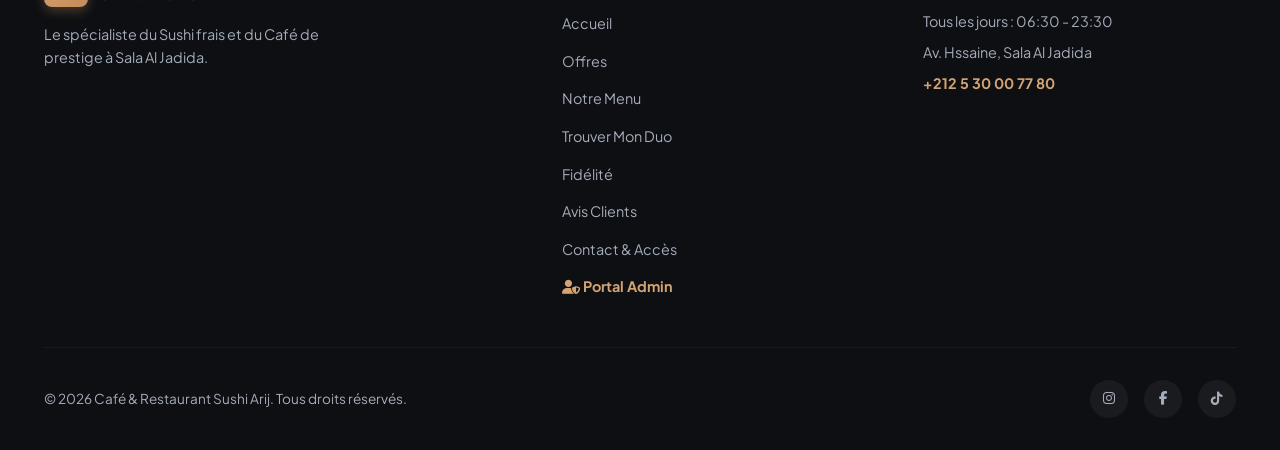
==== commit bbb4f4ba: "Separate WhatsApp ordering number from Landline phone number across website, translations, and admin" ====
--- a/index.html
+++ b/index.html
@@ -544,23 +544,31 @@
           <div class="info-block">
             <div class="info-icon"><i class="fas fa-phone-alt"></i></div>
             <div class="info-content">
-              <h4 data-i18n="info_phone_title">Réservations & Commandes</h4>
-              <p data-i18n="info_phone_val">+212 5 30 00 77 80</p>
+              <h4 data-i18n="info_phone_title">Téléphone Fixe (Appels & Réservations)</h4>
+              <p><a href="tel:+212530007780" id="contact-phone-display" data-i18n="info_phone_val">+212 5 30 00 77 80</a></p>
             </div>
           </div>
 
-          <div class="contact-actions" style="display: flex; gap: 0.8rem; flex-wrap: wrap; margin-top: 1rem;">
-            <a href="tel:+212530007780" class="btn-primary">
-              <i class="fas fa-phone"></i>
-              <span data-i18n="btn_call_now">Appeler (+212 5 30 00 77 80)</span>
+          <div class="info-block">
+            <div class="info-icon" style="color: #25D366;"><i class="fab fa-whatsapp"></i></div>
+            <div class="info-content">
+              <h4 data-i18n="info_whatsapp_title">WhatsApp Direct (Commandes & Support)</h4>
+              <p><a href="https://wa.me/212530007780" target="_blank" id="contact-whatsapp-display" data-i18n="info_whatsapp_val">+212 5 30 00 77 80</a></p>
+            </div>
+          </div>
+
+          <div class="contact-actions" style="display: flex; gap: 0.8rem; flex-wrap: wrap; margin-top: 1.2rem;">
+            <a href="tel:+212530007780" class="btn-primary" id="btn-call-action">
+              <i class="fas fa-phone-alt"></i>
+              <span data-i18n="btn_call_now">Appel Direct (05 30 00 77 80)</span>
+            </a>
+            <a href="https://wa.me/212530007780" target="_blank" class="btn-whatsapp" id="btn-whatsapp-action">
+              <i class="fab fa-whatsapp"></i>
+              <span data-i18n="btn_whatsapp_order">WhatsApp Direct</span>
             </a>
             <a href="https://www.google.com/maps/place/Caf%C3%A9+%26+Restaurant+Sushi+Arij/@33.9882027,-6.7385552,17z" target="_blank" class="btn-secondary">
               <i class="fas fa-directions"></i>
               <span data-i18n="btn_gps_google">Google Maps</span>
-            </a>
-            <a href="https://waze.com/ul?ll=33.9882027,-6.7385552&navigate=yes" target="_blank" class="btn-secondary">
-              <i class="fab fa-waze"></i>
-              <span data-i18n="btn_gps_waze">Waze</span>
             </a>
           </div>
         </div>
--- a/css/styles.css
+++ b/css/styles.css
@@ -1518,8 +1518,11 @@
   top: 50%;
   left: 50%;
   transform: translate(-50%, -45%);
-  width: 90%;
-  max-width: 540px;
+  width: 92%;
+  max-width: 650px;
+  max-height: 90vh;
+  display: flex;
+  flex-direction: column;
   background: var(--bg-card);
   border: 1px solid var(--border-glass);
   border-radius: var(--radius-lg);
@@ -1538,15 +1541,18 @@
 }
 
 .modal-header {
-  padding: 1.8rem 2rem 1rem;
-  display: flex;
-  align-items: flex-start;
+  padding: 1.2rem 1.8rem;
+  display: flex;
+  align-items: center;
   justify-content: space-between;
+  border-bottom: 1px solid var(--border-glass);
+  background: rgba(255, 255, 255, 0.02);
+  flex-shrink: 0;
 }
 
 .modal-header h3 {
   font-family: var(--font-heading);
-  font-size: 1.4rem;
+  font-size: 1.3rem;
   color: var(--text-main);
 }
 
@@ -1556,7 +1562,10 @@
 }
 
 .modal-body {
-  padding: 1rem 2rem 2rem;
+  padding: 1.5rem 1.8rem 2rem;
+  overflow-y: auto;
+  max-height: calc(90vh - 80px);
+  -webkit-overflow-scrolling: touch;
 }
 
 .form-grid {
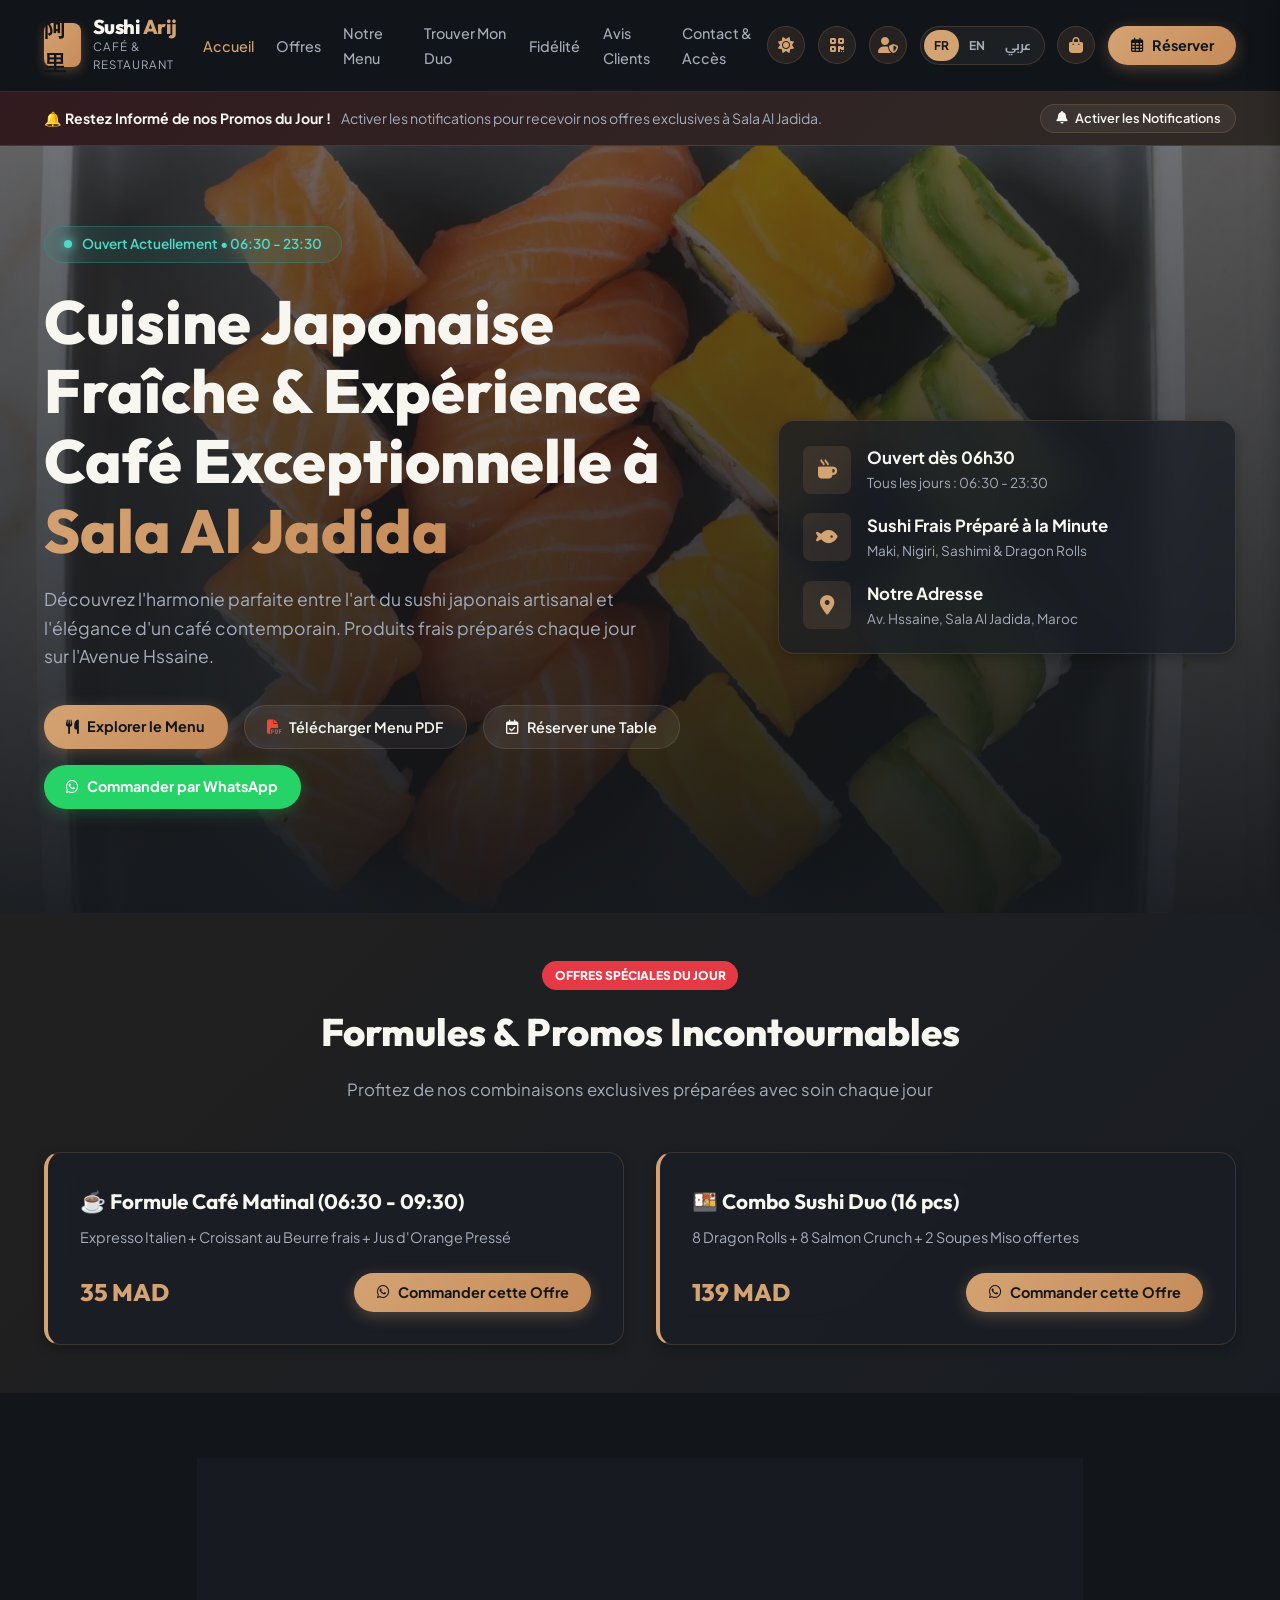
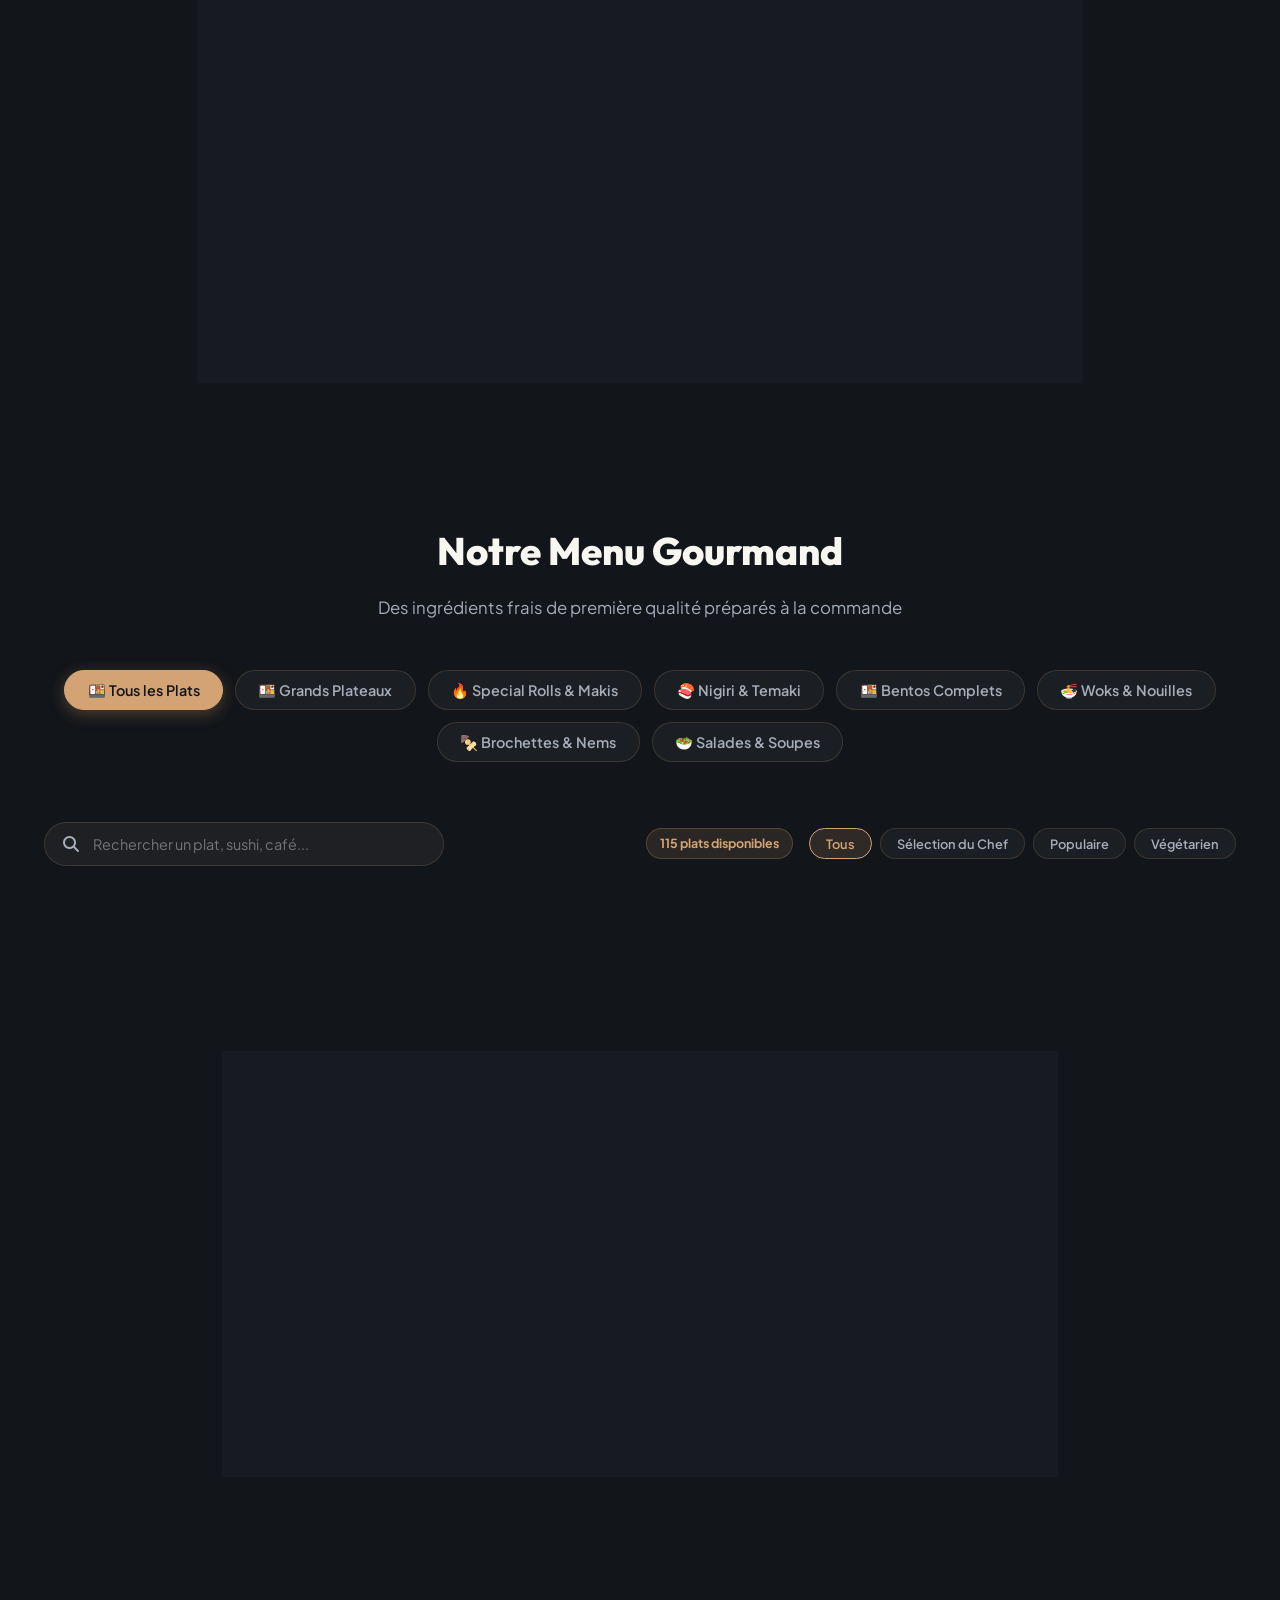
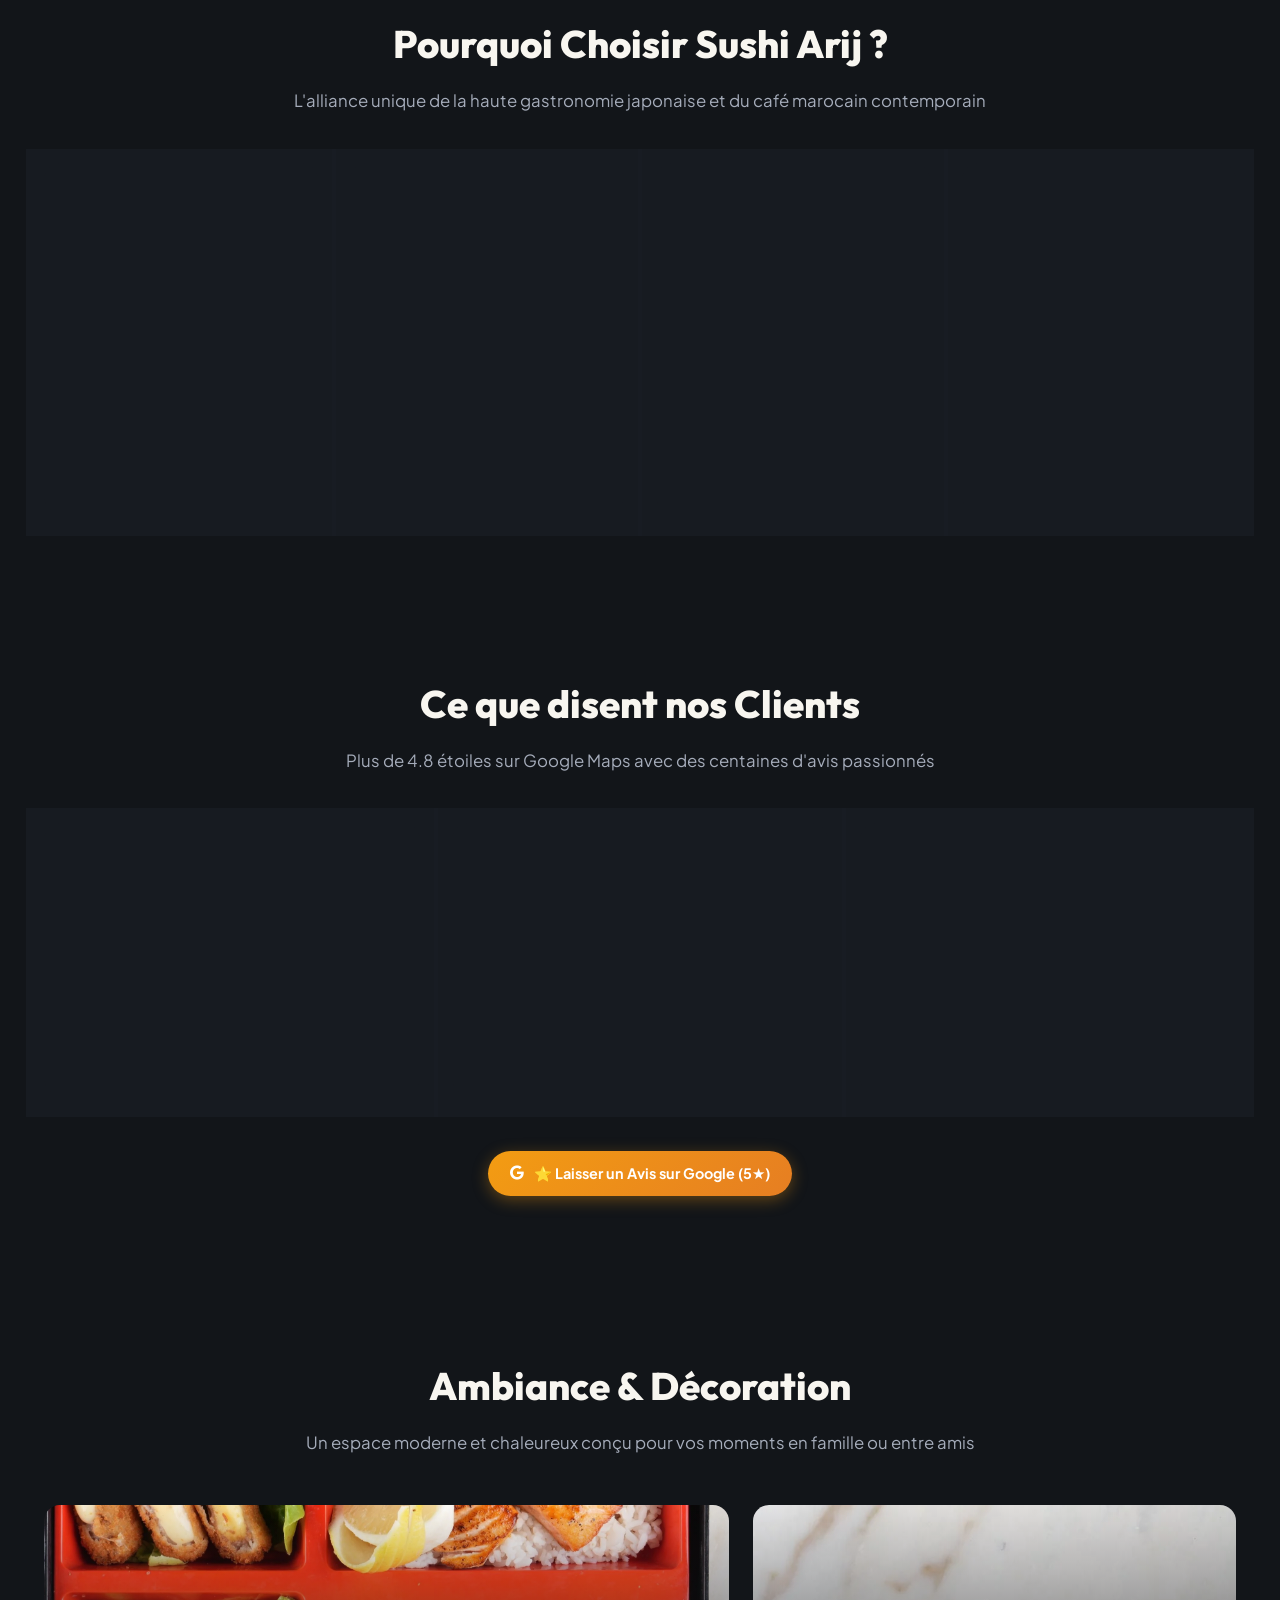
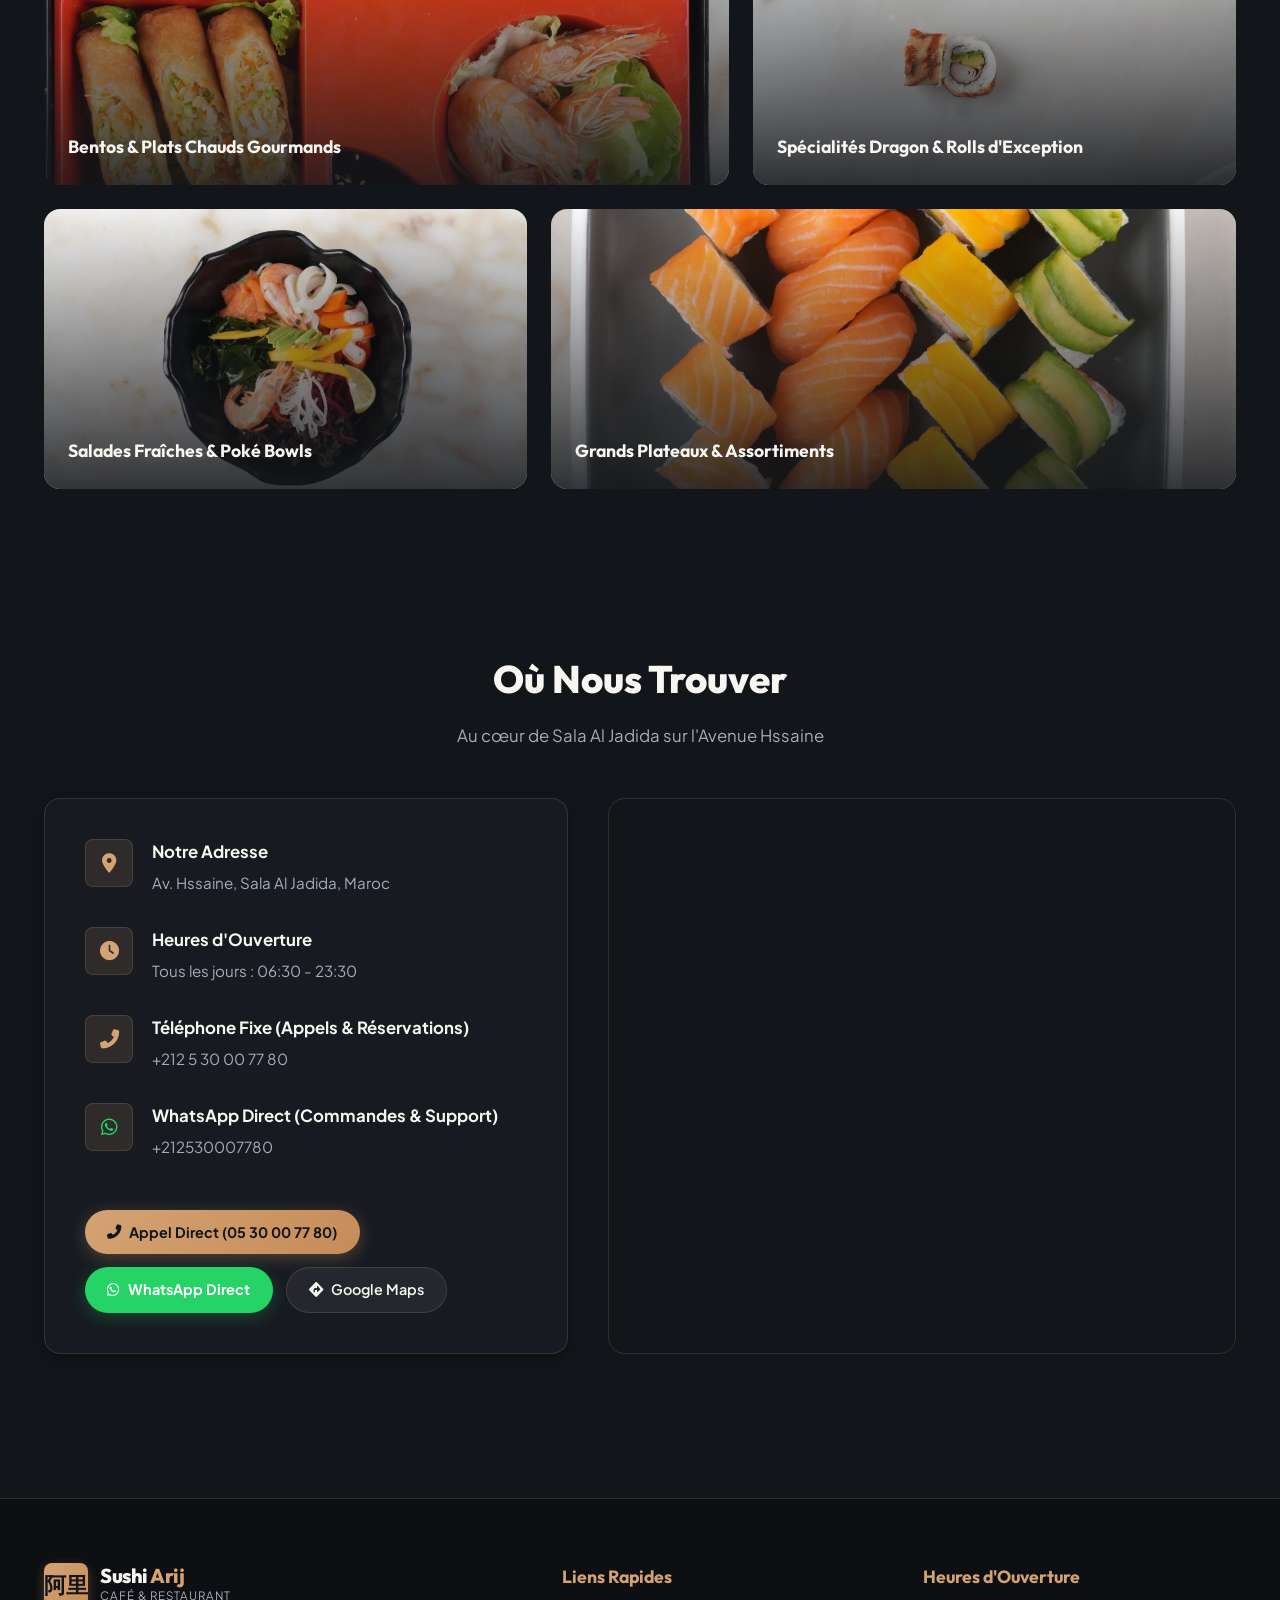
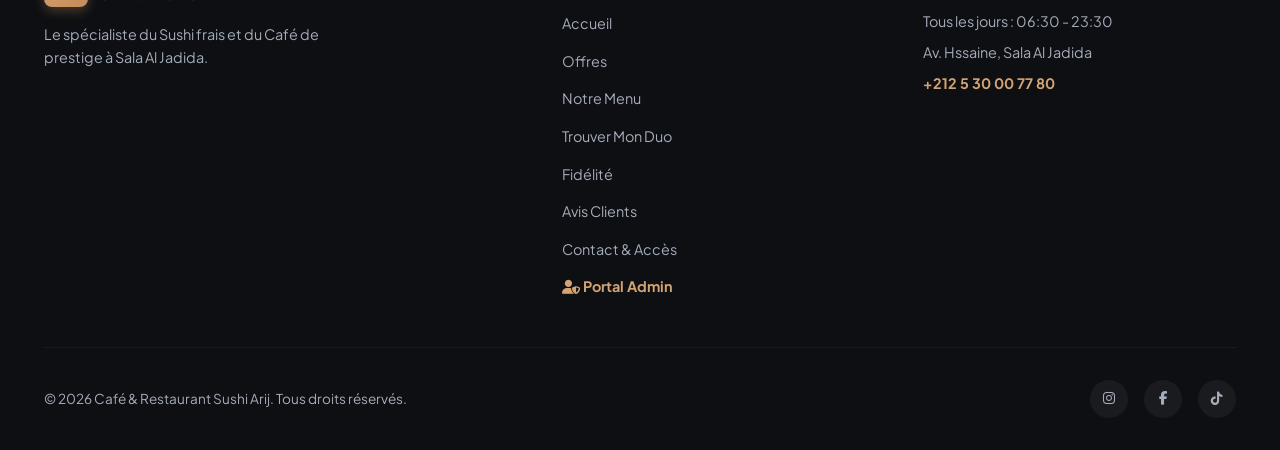
==== commit 3733fc8c: "Bump cache version to v7.1 and add cache-busters to ensure all client browsers update immediately" ====
--- a/index.html
+++ b/index.html
@@ -76,7 +76,7 @@
   <link rel="stylesheet" href="https://cdnjs.cloudflare.com/ajax/libs/font-awesome/6.4.0/css/all.min.css">
   
   <!-- App Stylesheet -->
-  <link rel="stylesheet" href="css/styles.css">
+  <link rel="stylesheet" href="css/styles.css?v=7.1">
 </head>
 <body>
 
@@ -876,7 +876,7 @@
   </footer>
 
   <!-- Scripts -->
-  <script src="js/translations.js"></script>
-  <script src="js/app.js"></script>
+  <script src="js/translations.js?v=7.1"></script>
+  <script src="js/app.js?v=7.1"></script>
 </body>
 </html>
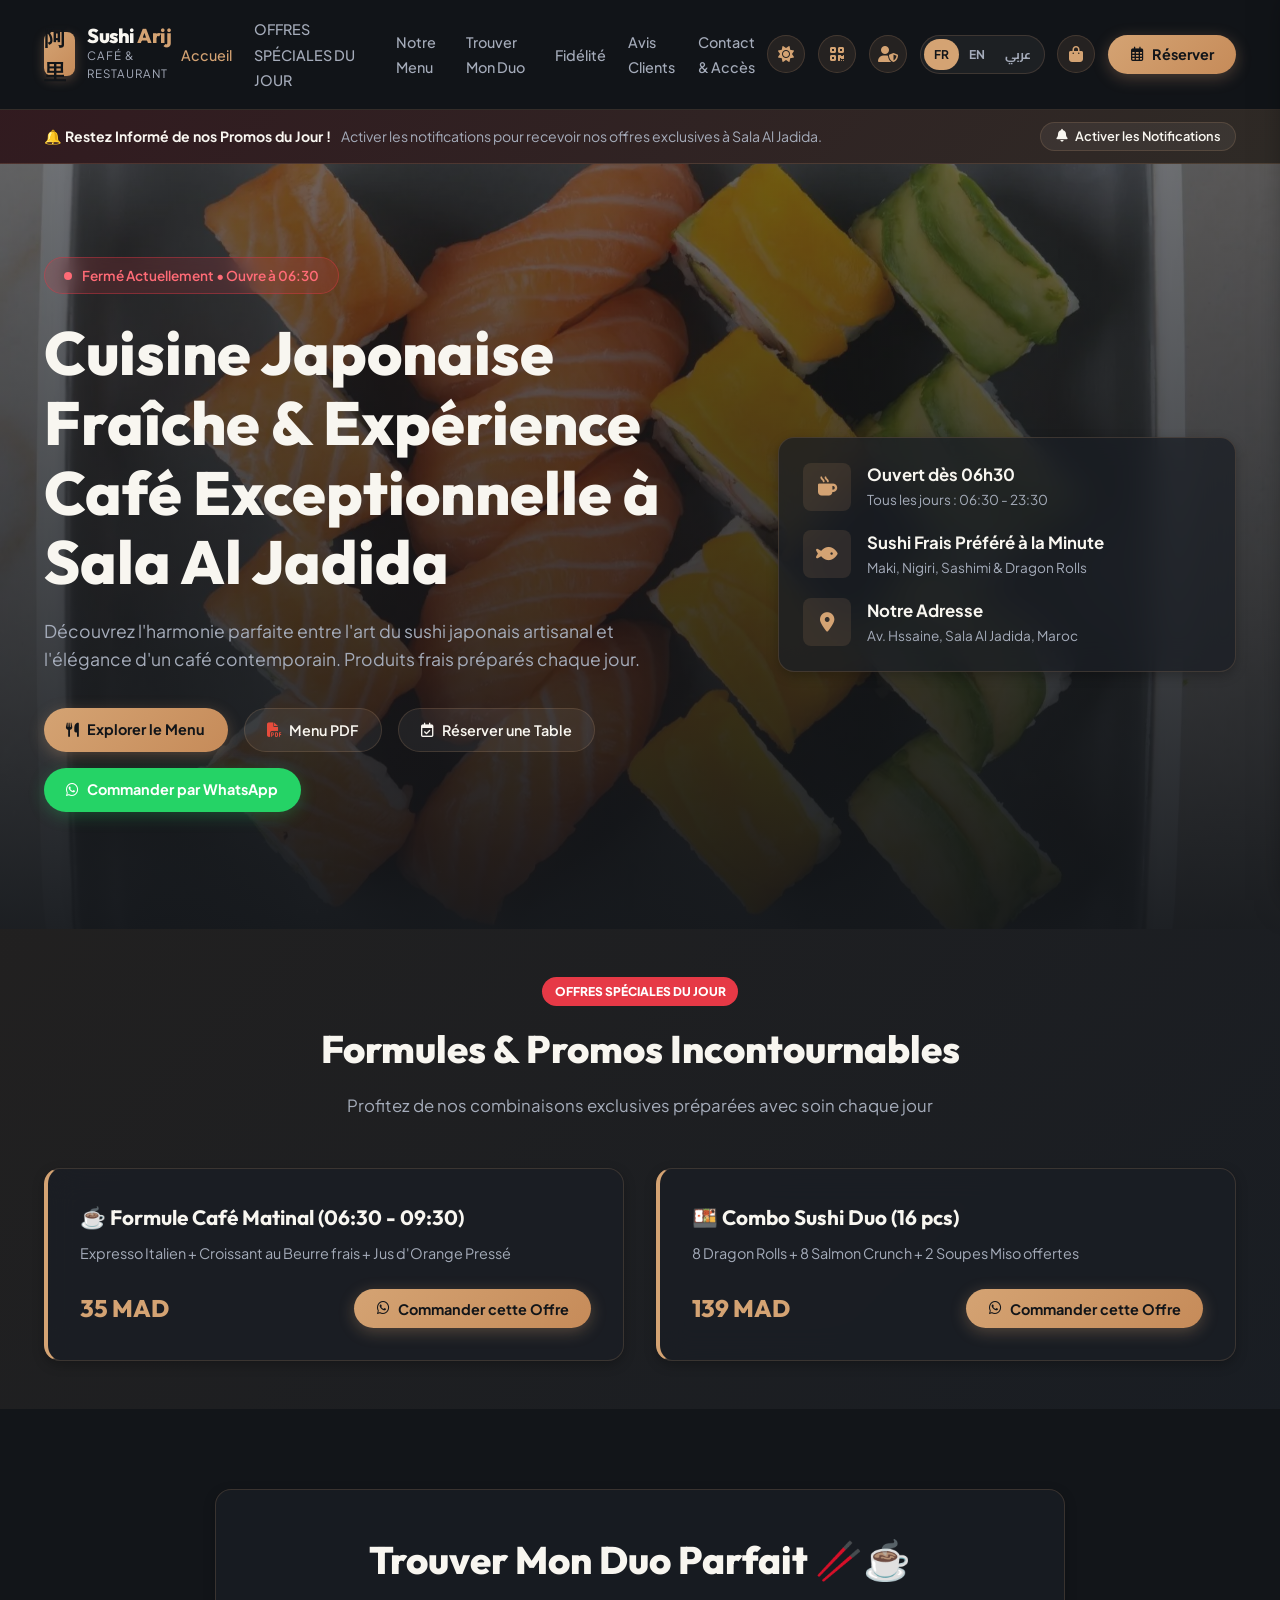
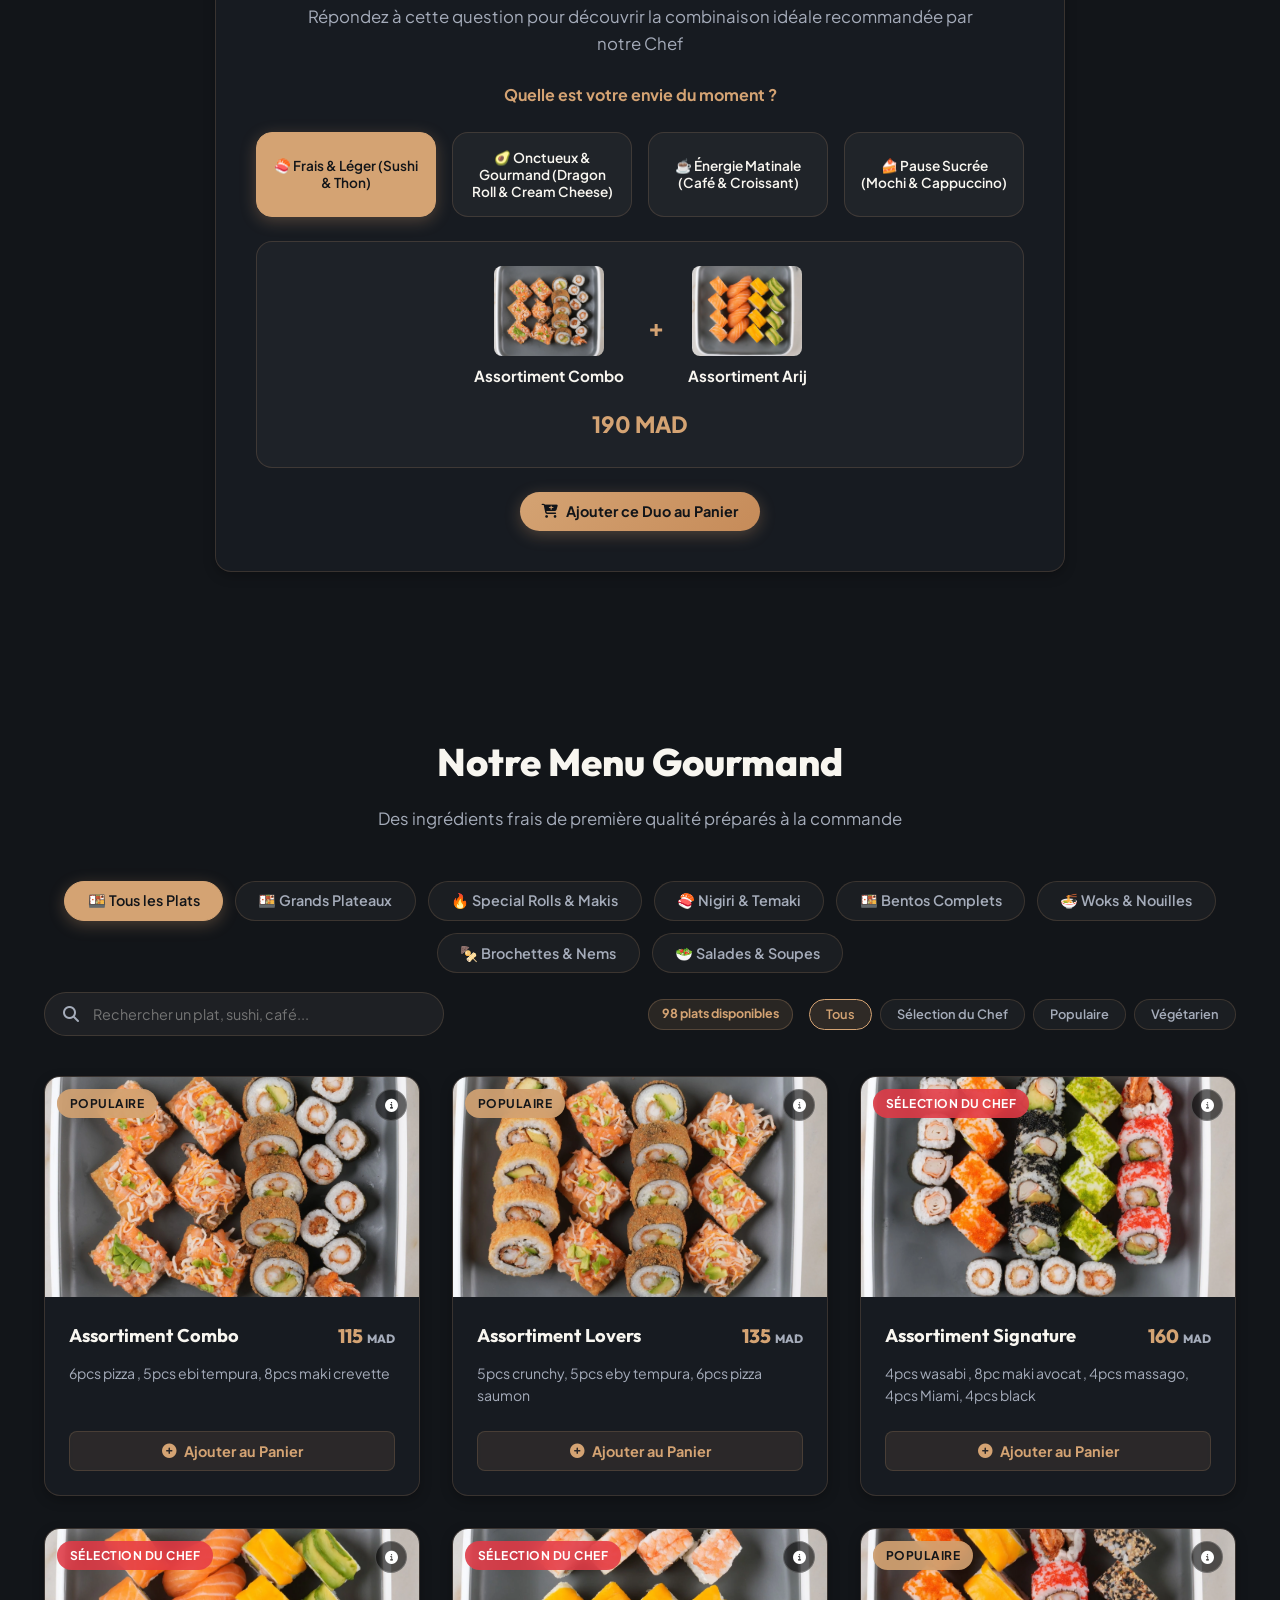
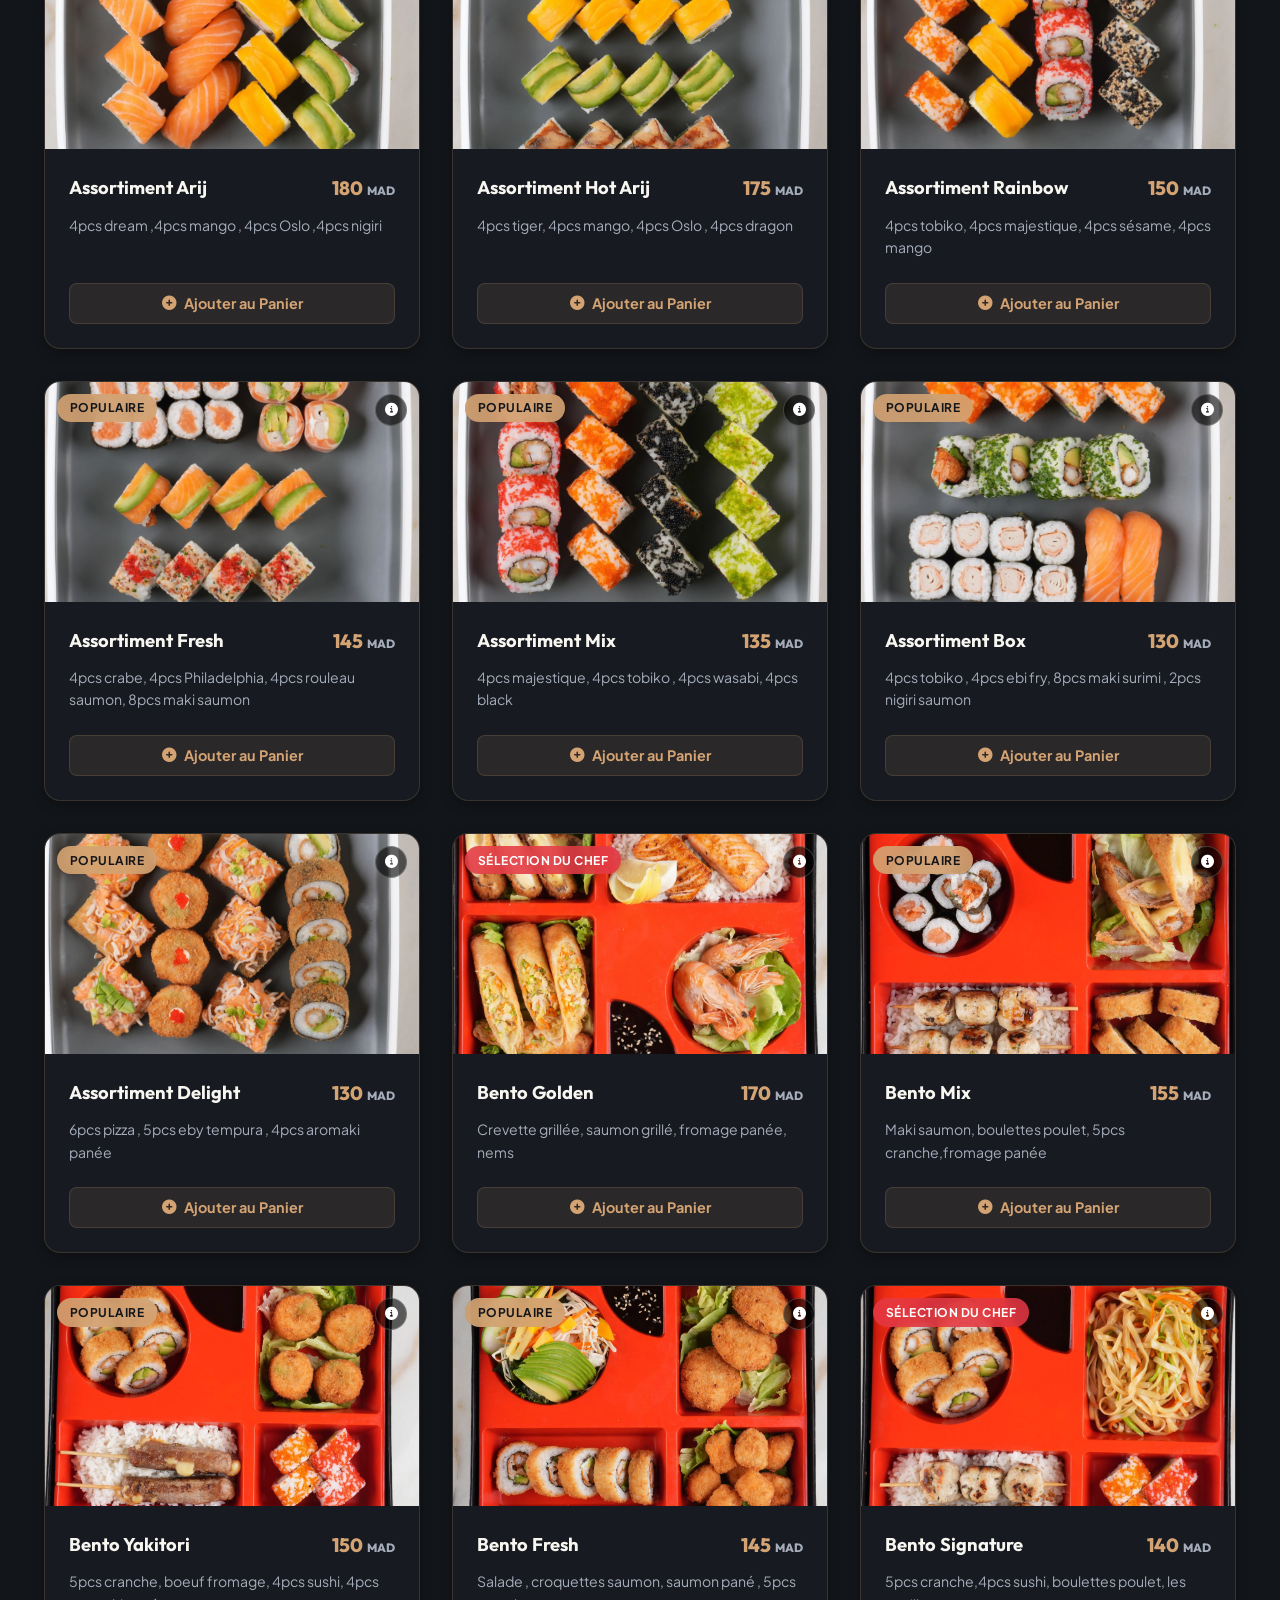
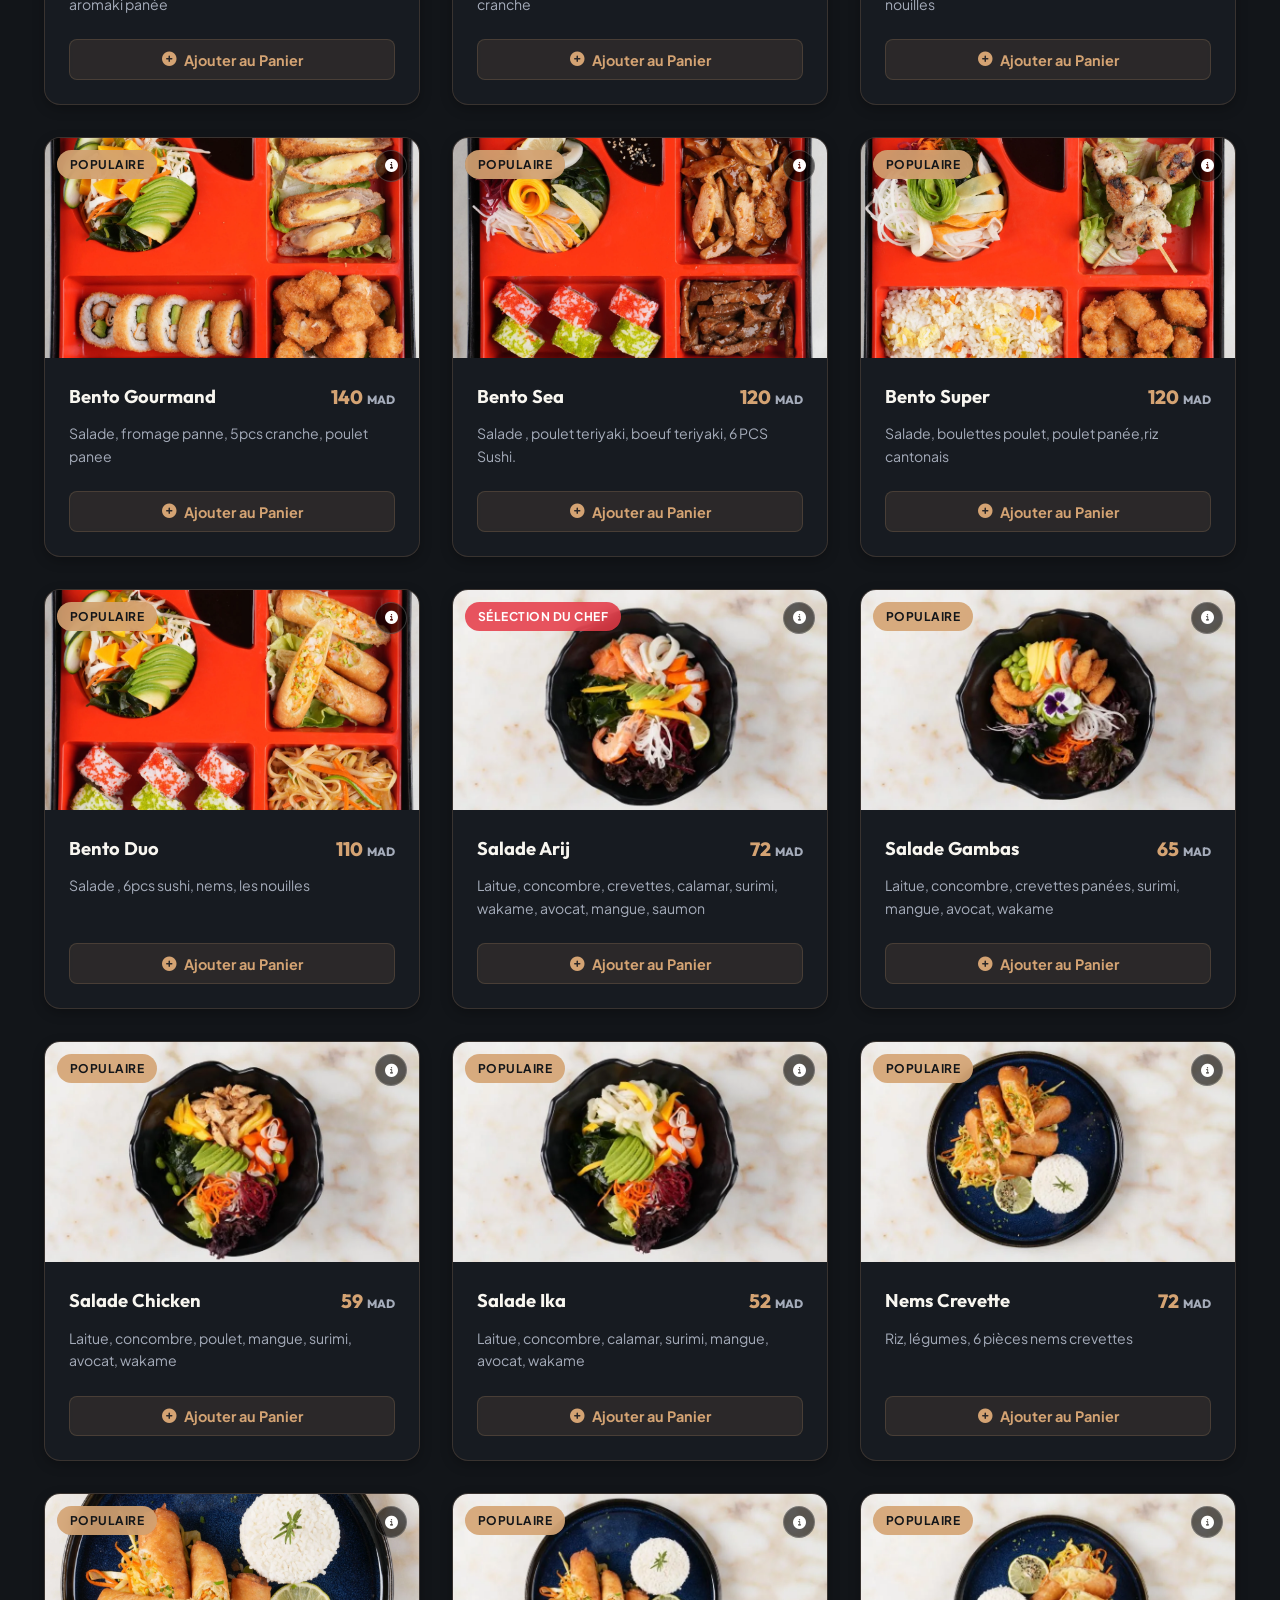
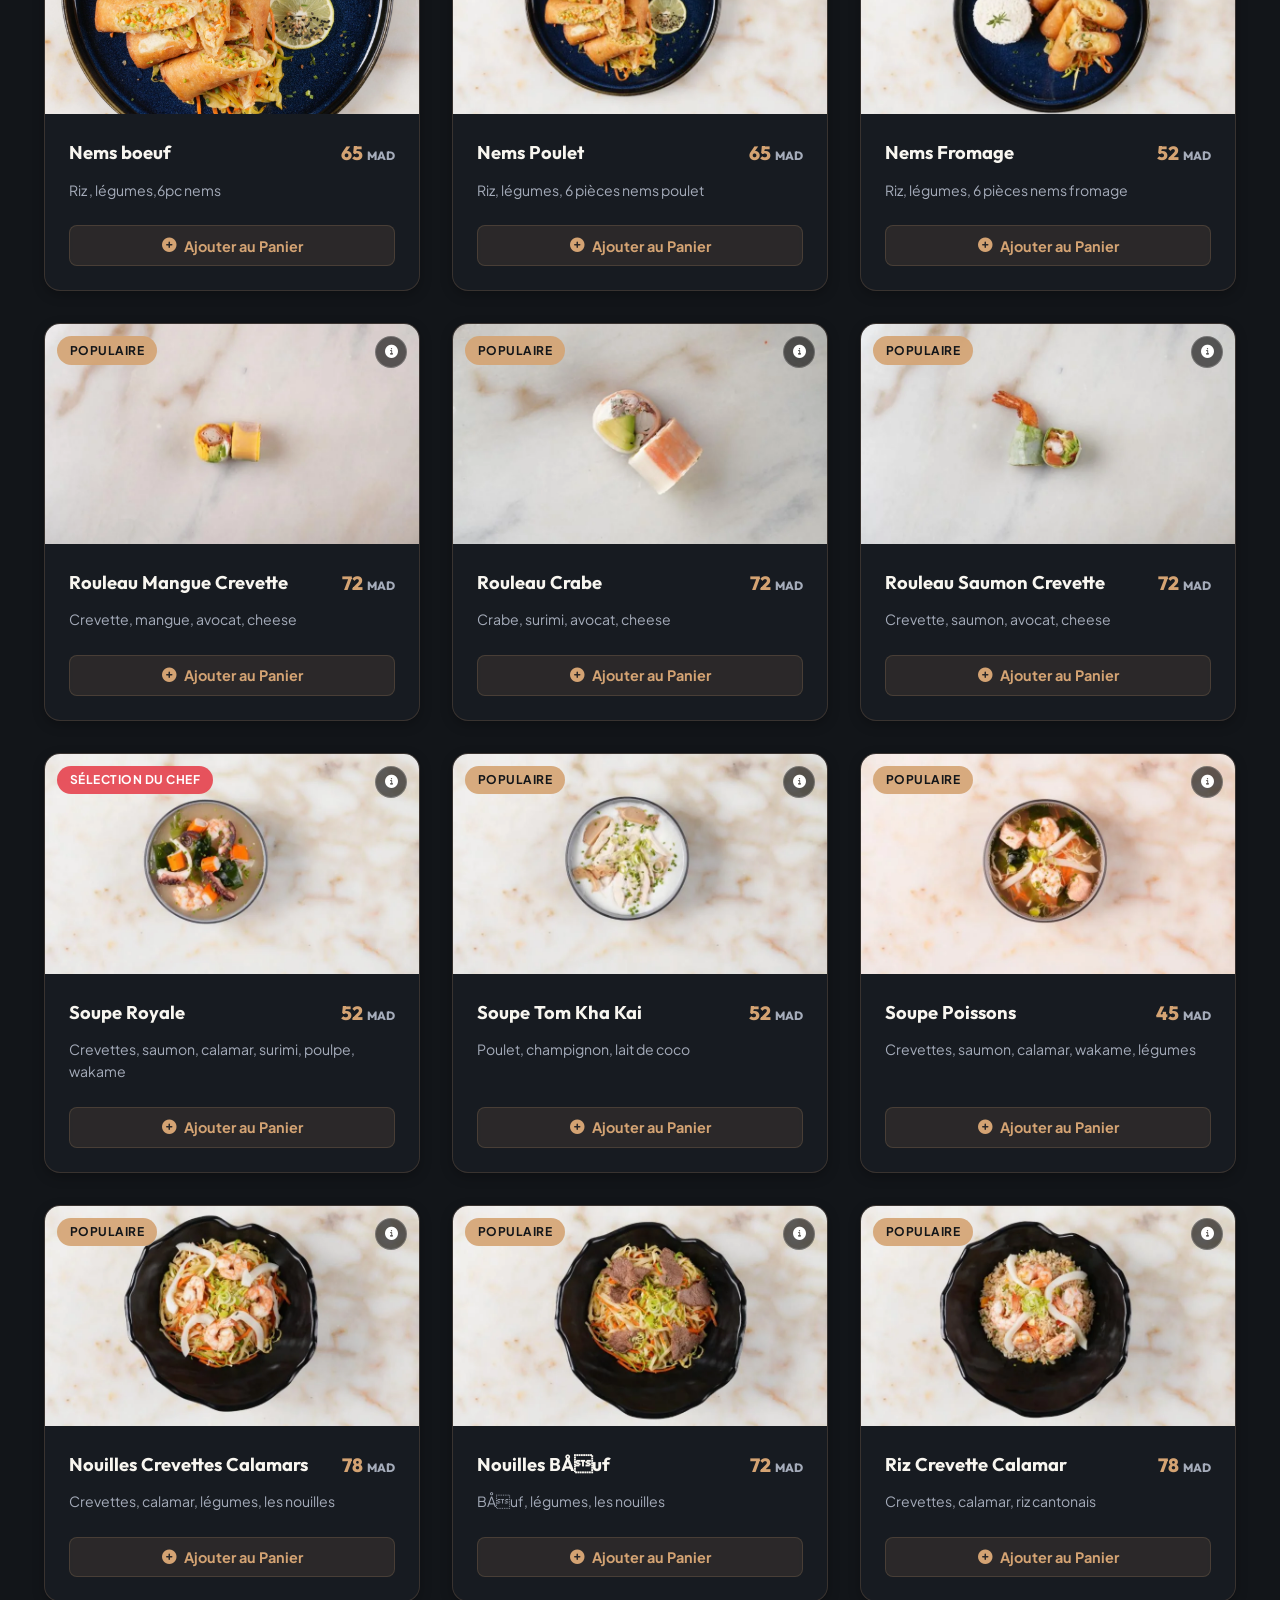
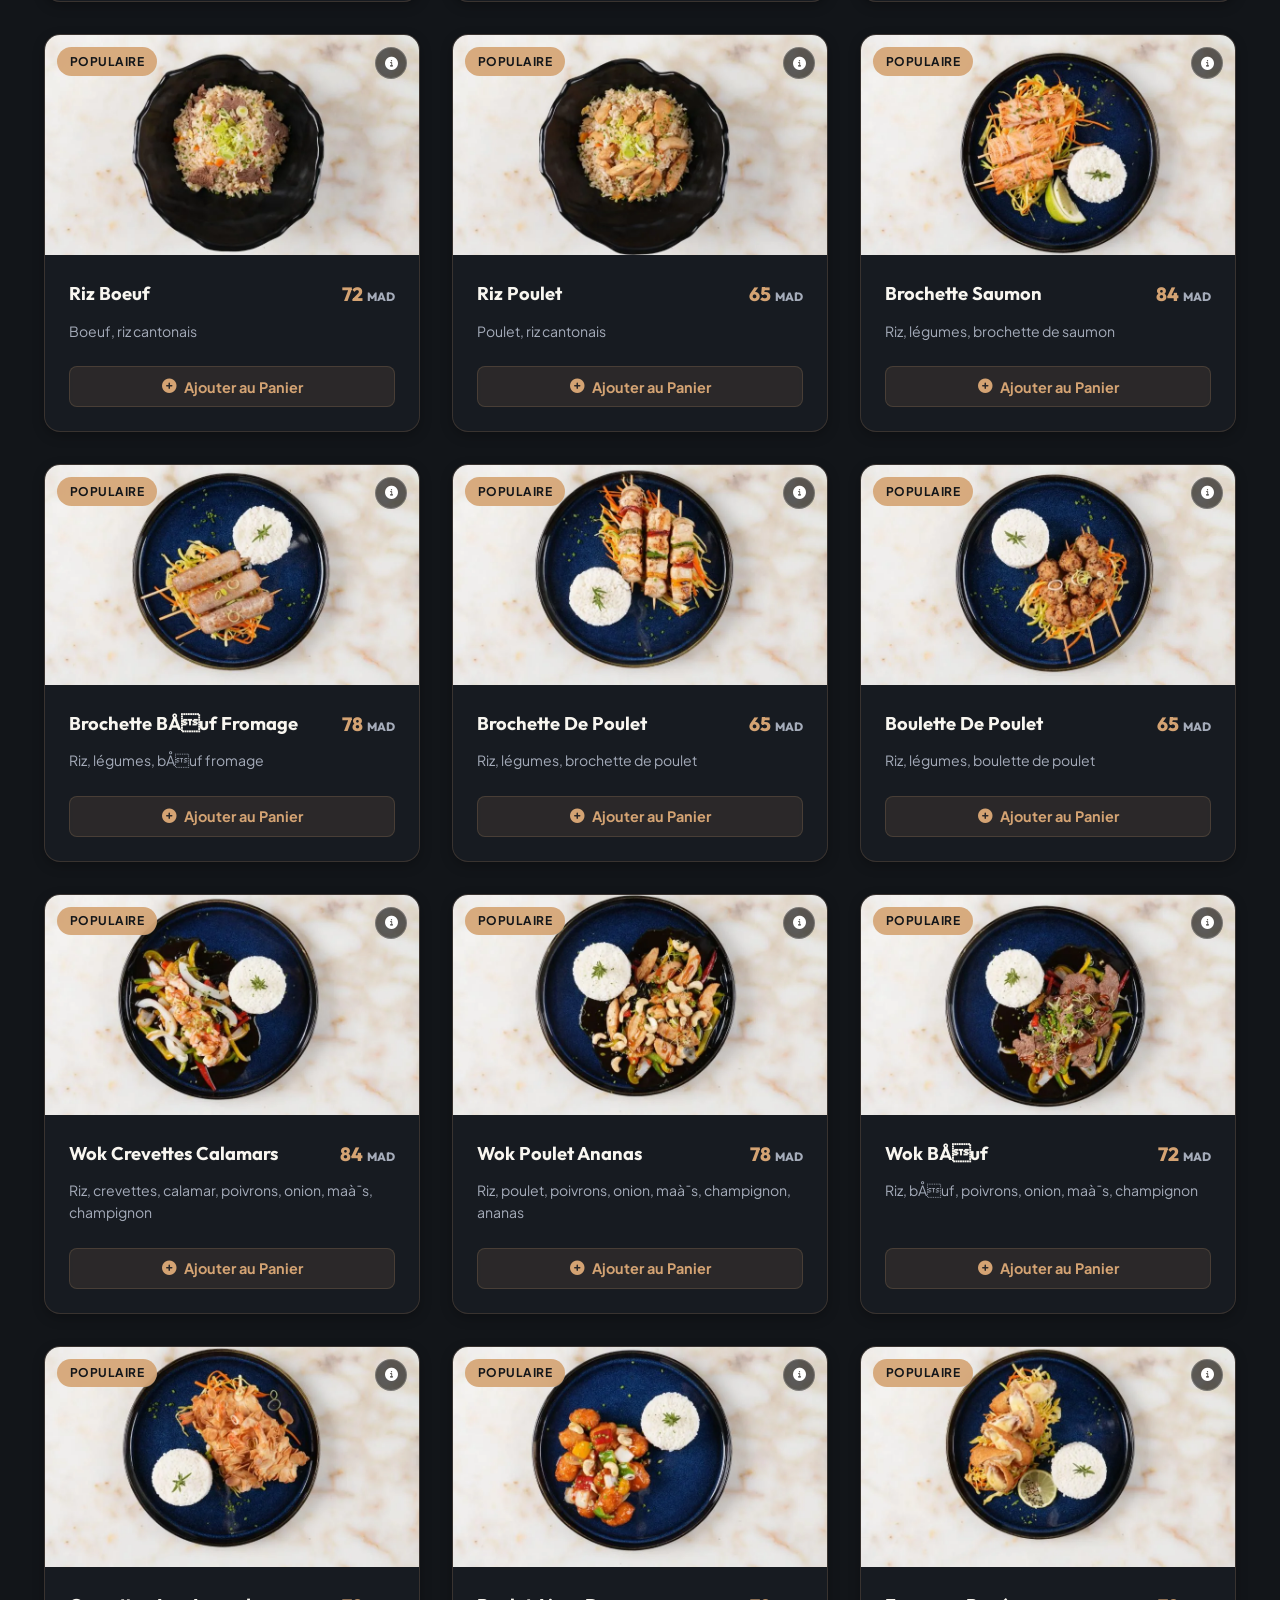
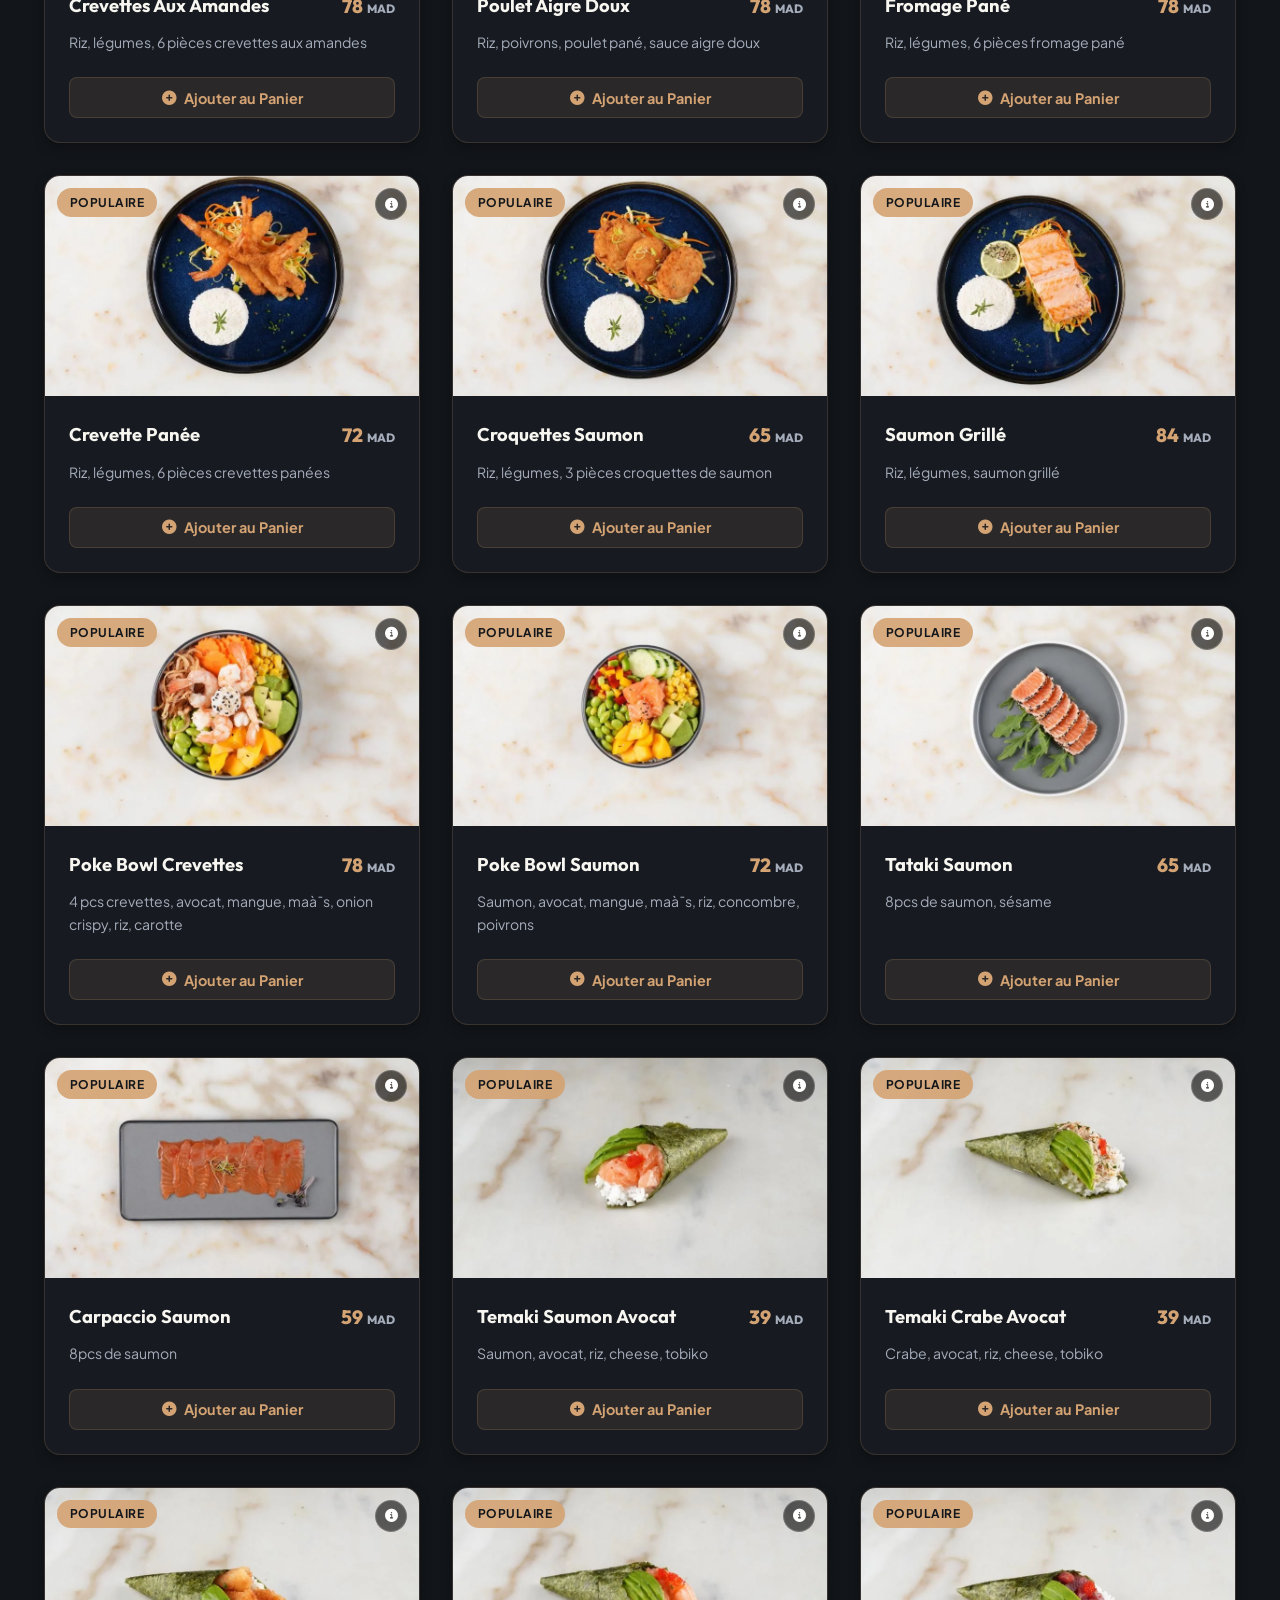
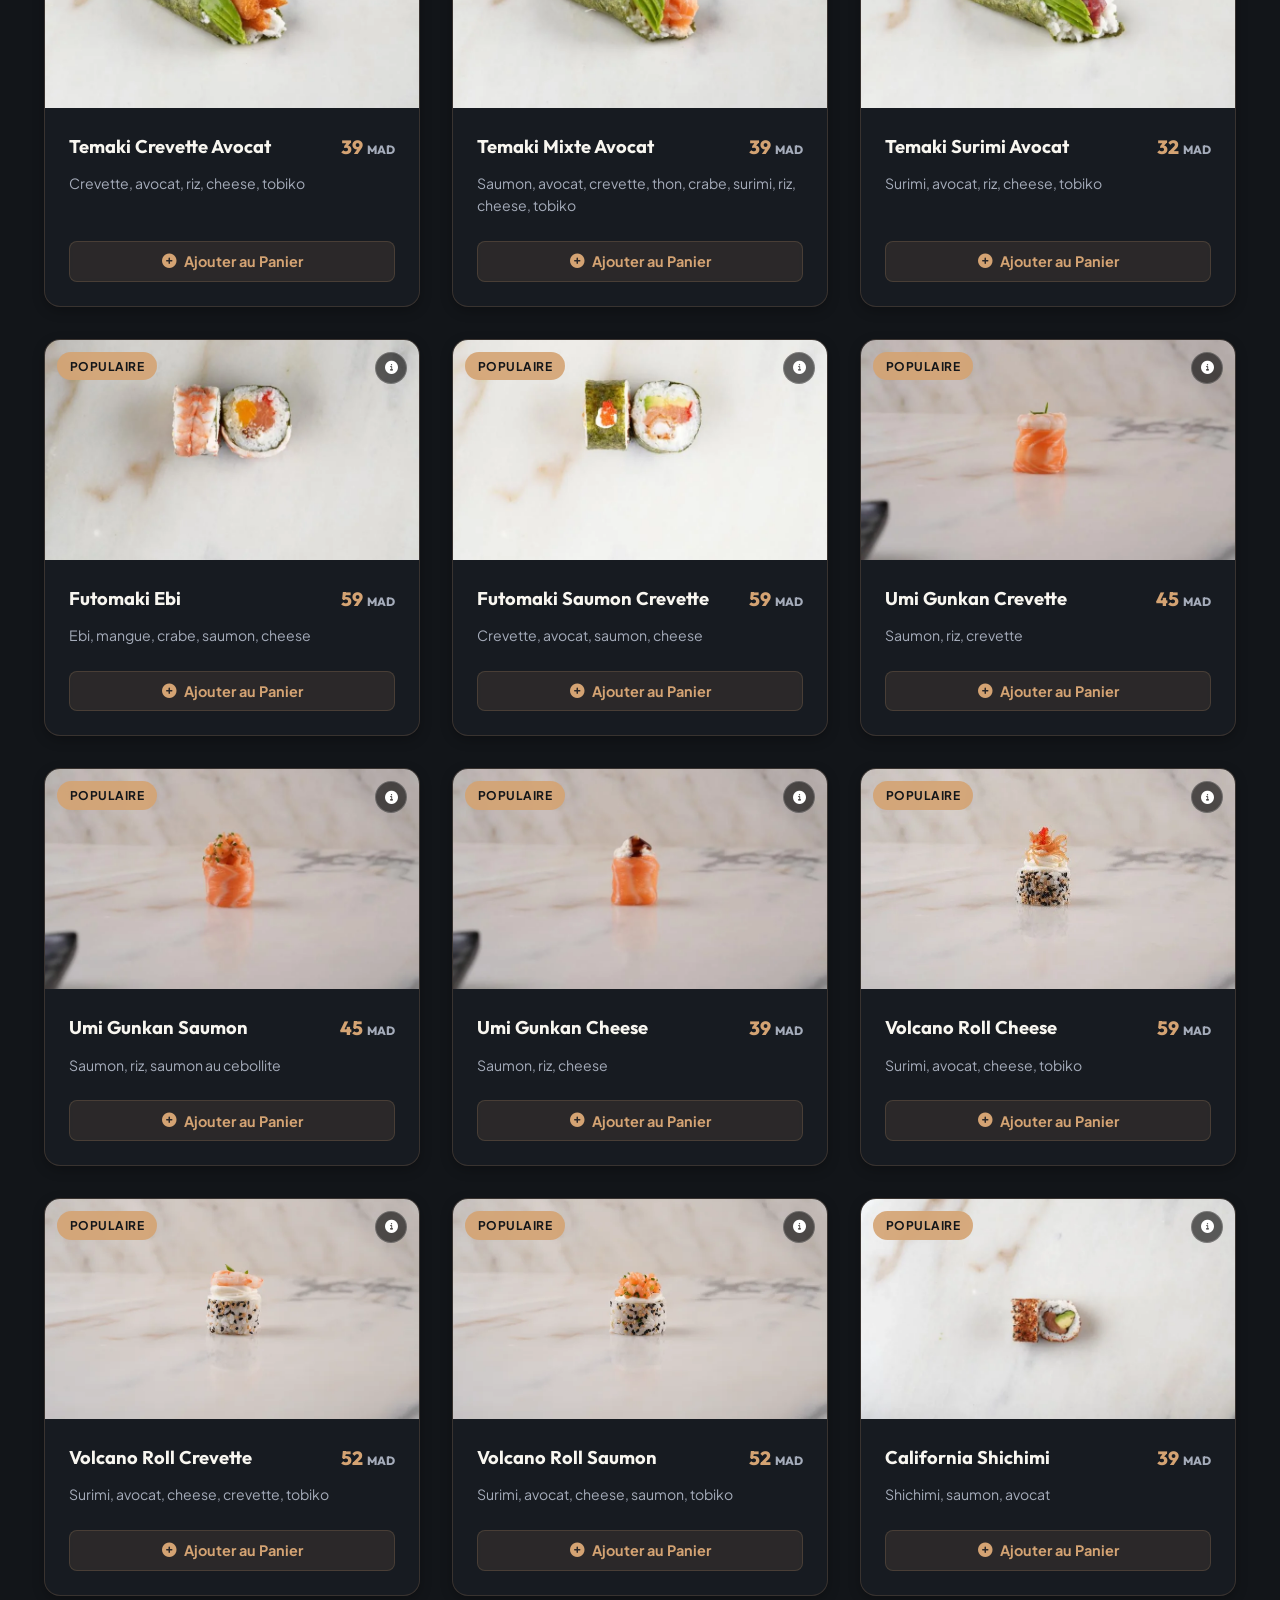
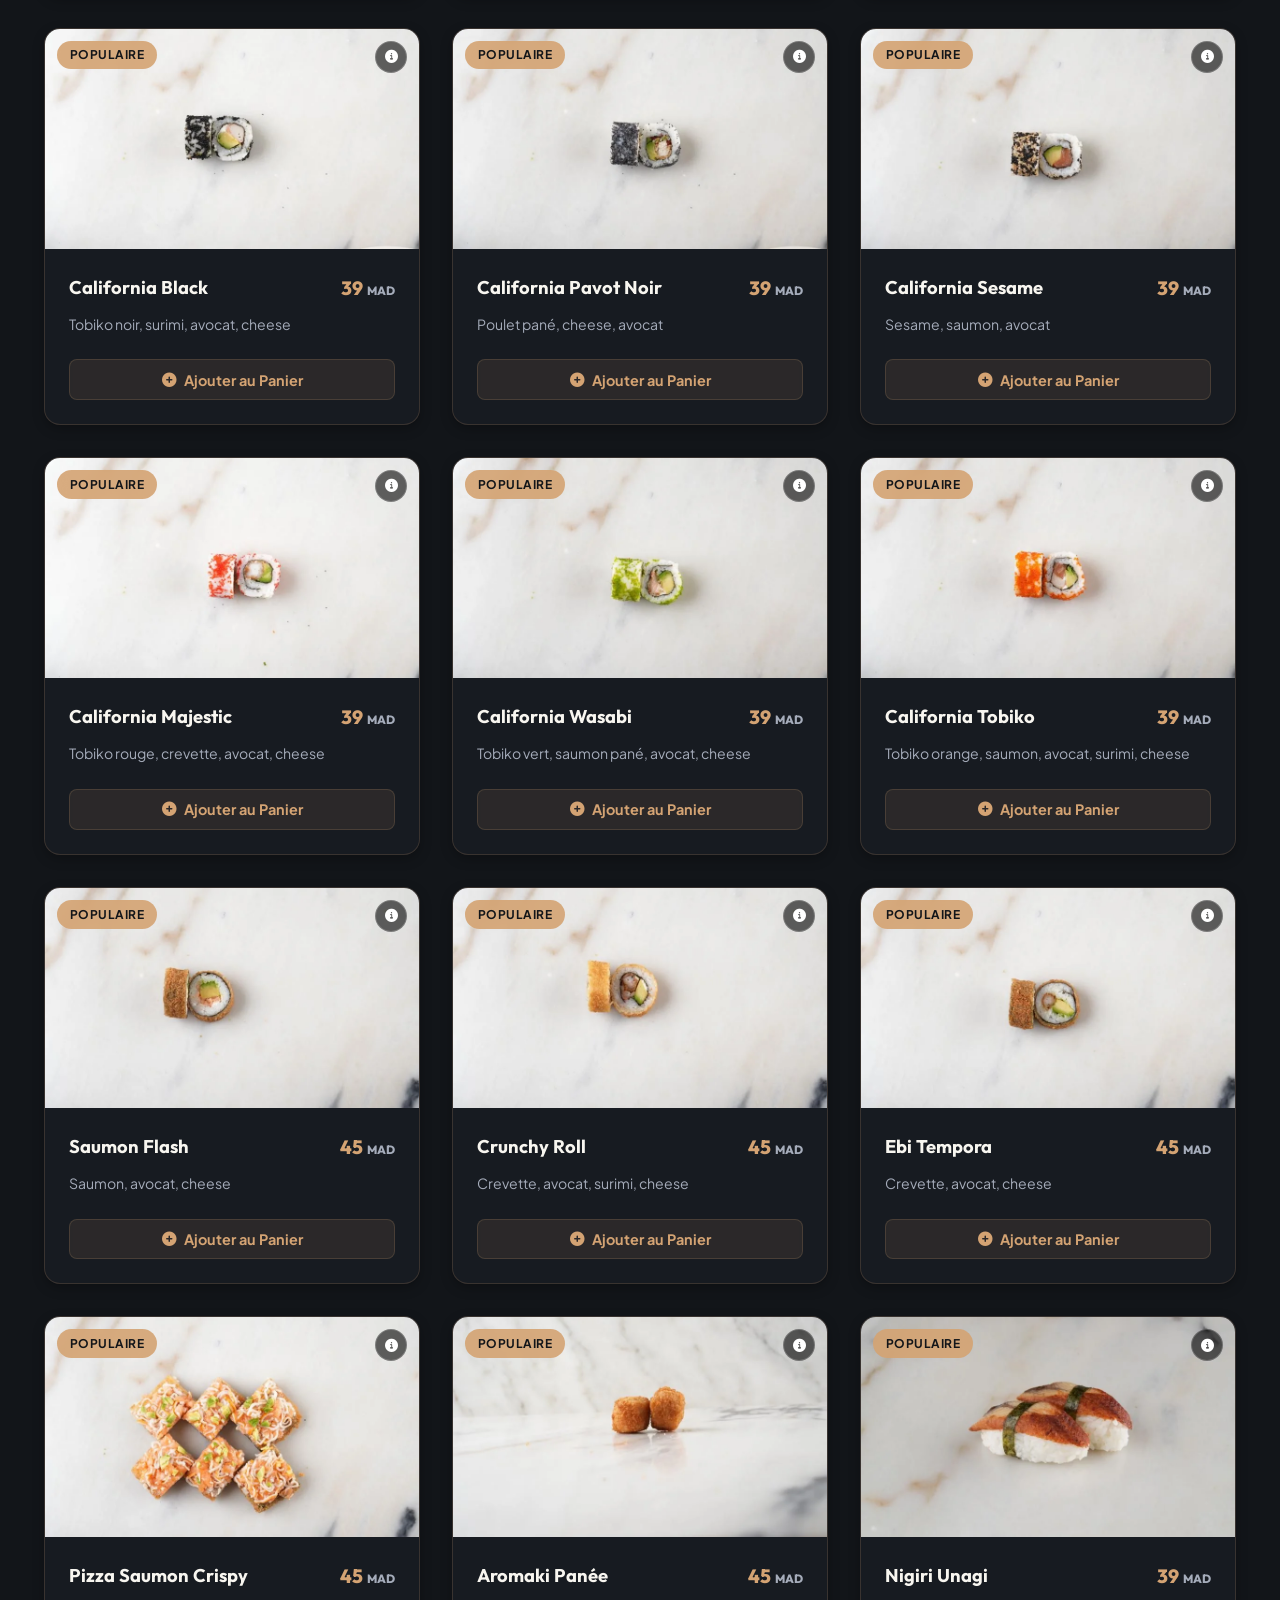
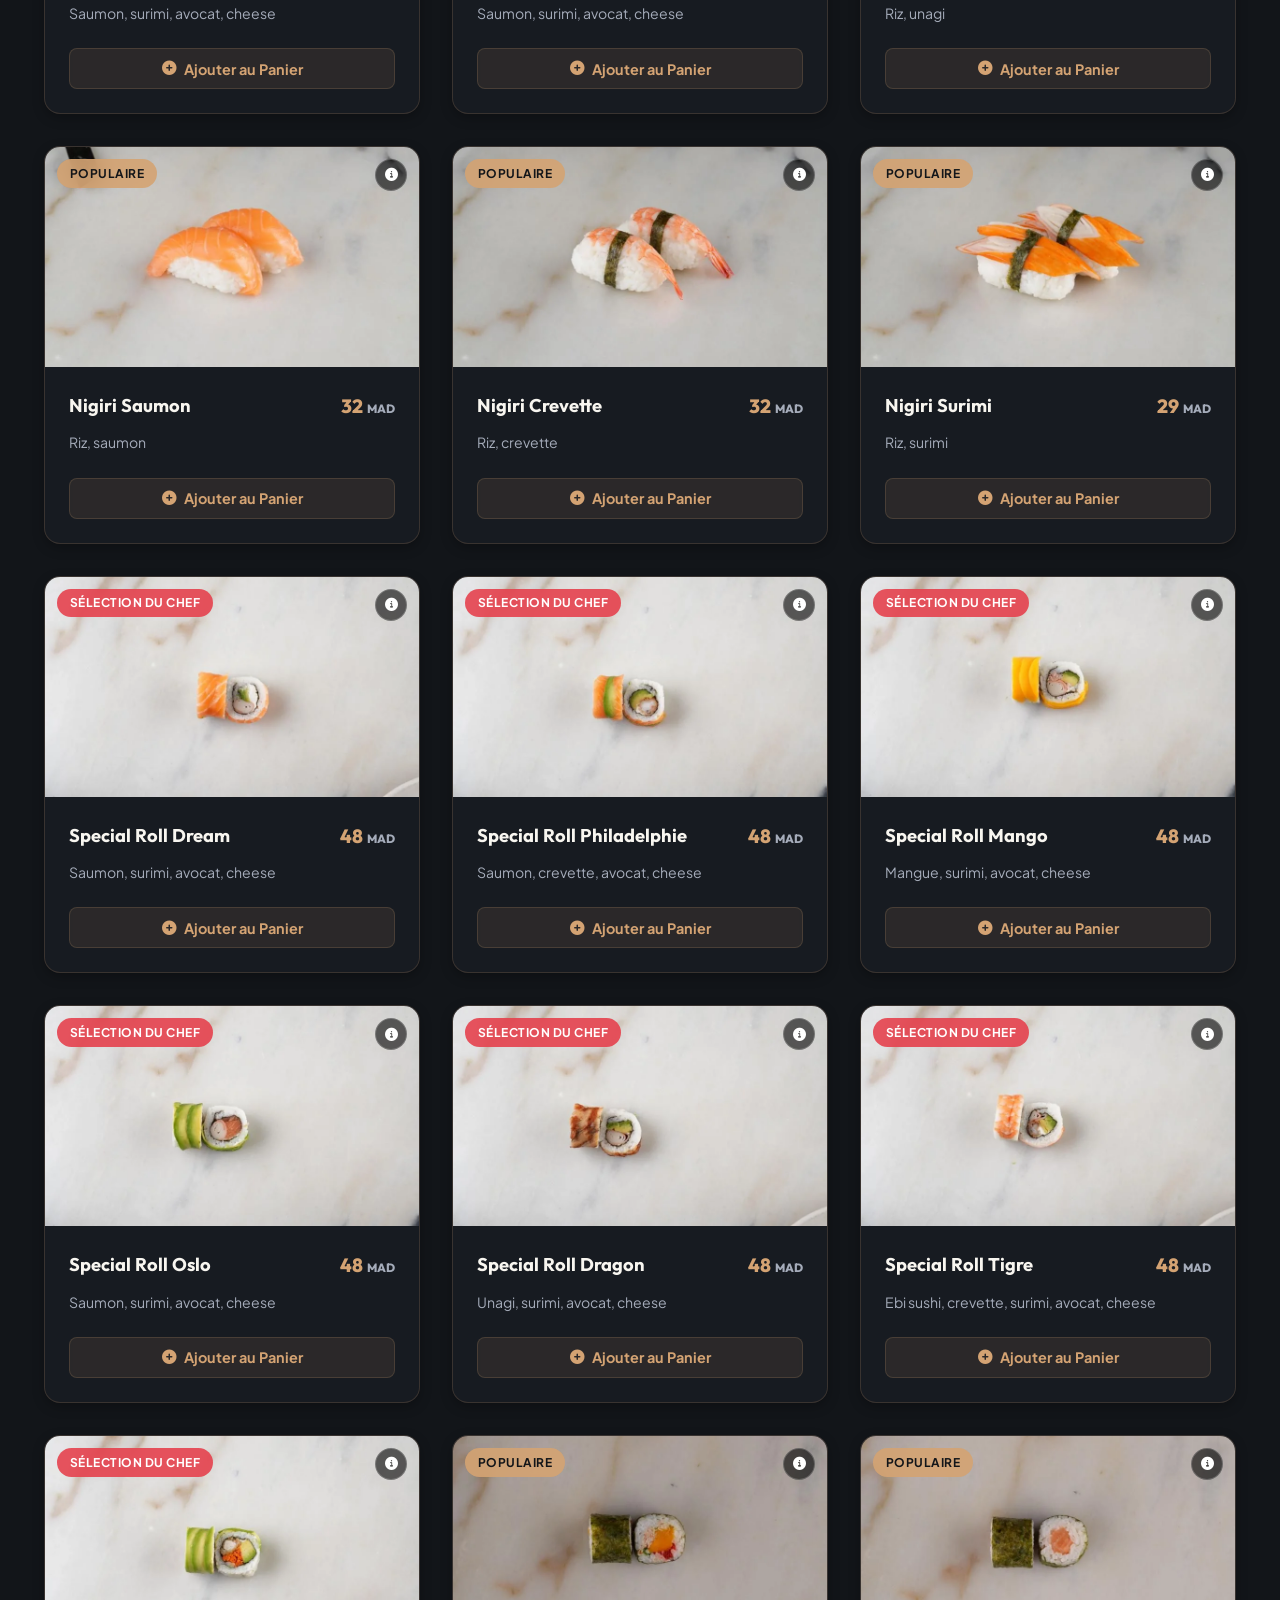
==== commit d5c3df1f: "Fix initialization rendering: add safe title/desc extractors, error isolation, and bump version to v" ====
--- a/index.html
+++ b/index.html
@@ -339,7 +339,7 @@
         </div>
 
         <div style="display: flex; align-items: center; gap: 1rem; flex-wrap: wrap;">
-          <span id="menu-counter-badge" class="menu-counter-badge">115 plats disponibles</span>
+          <span id="menu-counter-badge" class="menu-counter-badge">98 plats disponibles</span>
           <div class="filter-chips">
             <button class="filter-chip active" data-filter="all" data-i18n="filter_all">Tous</button>
             <button class="filter-chip" data-filter="chef" data-i18n="filter_chef">Sélection du Chef</button>
@@ -876,7 +876,7 @@
   </footer>
 
   <!-- Scripts -->
-  <script src="js/translations.js?v=7.1"></script>
-  <script src="js/app.js?v=7.1"></script>
+  <script src="js/translations.js?v=7.2"></script>
+  <script src="js/app.js?v=7.2"></script>
 </body>
 </html>
